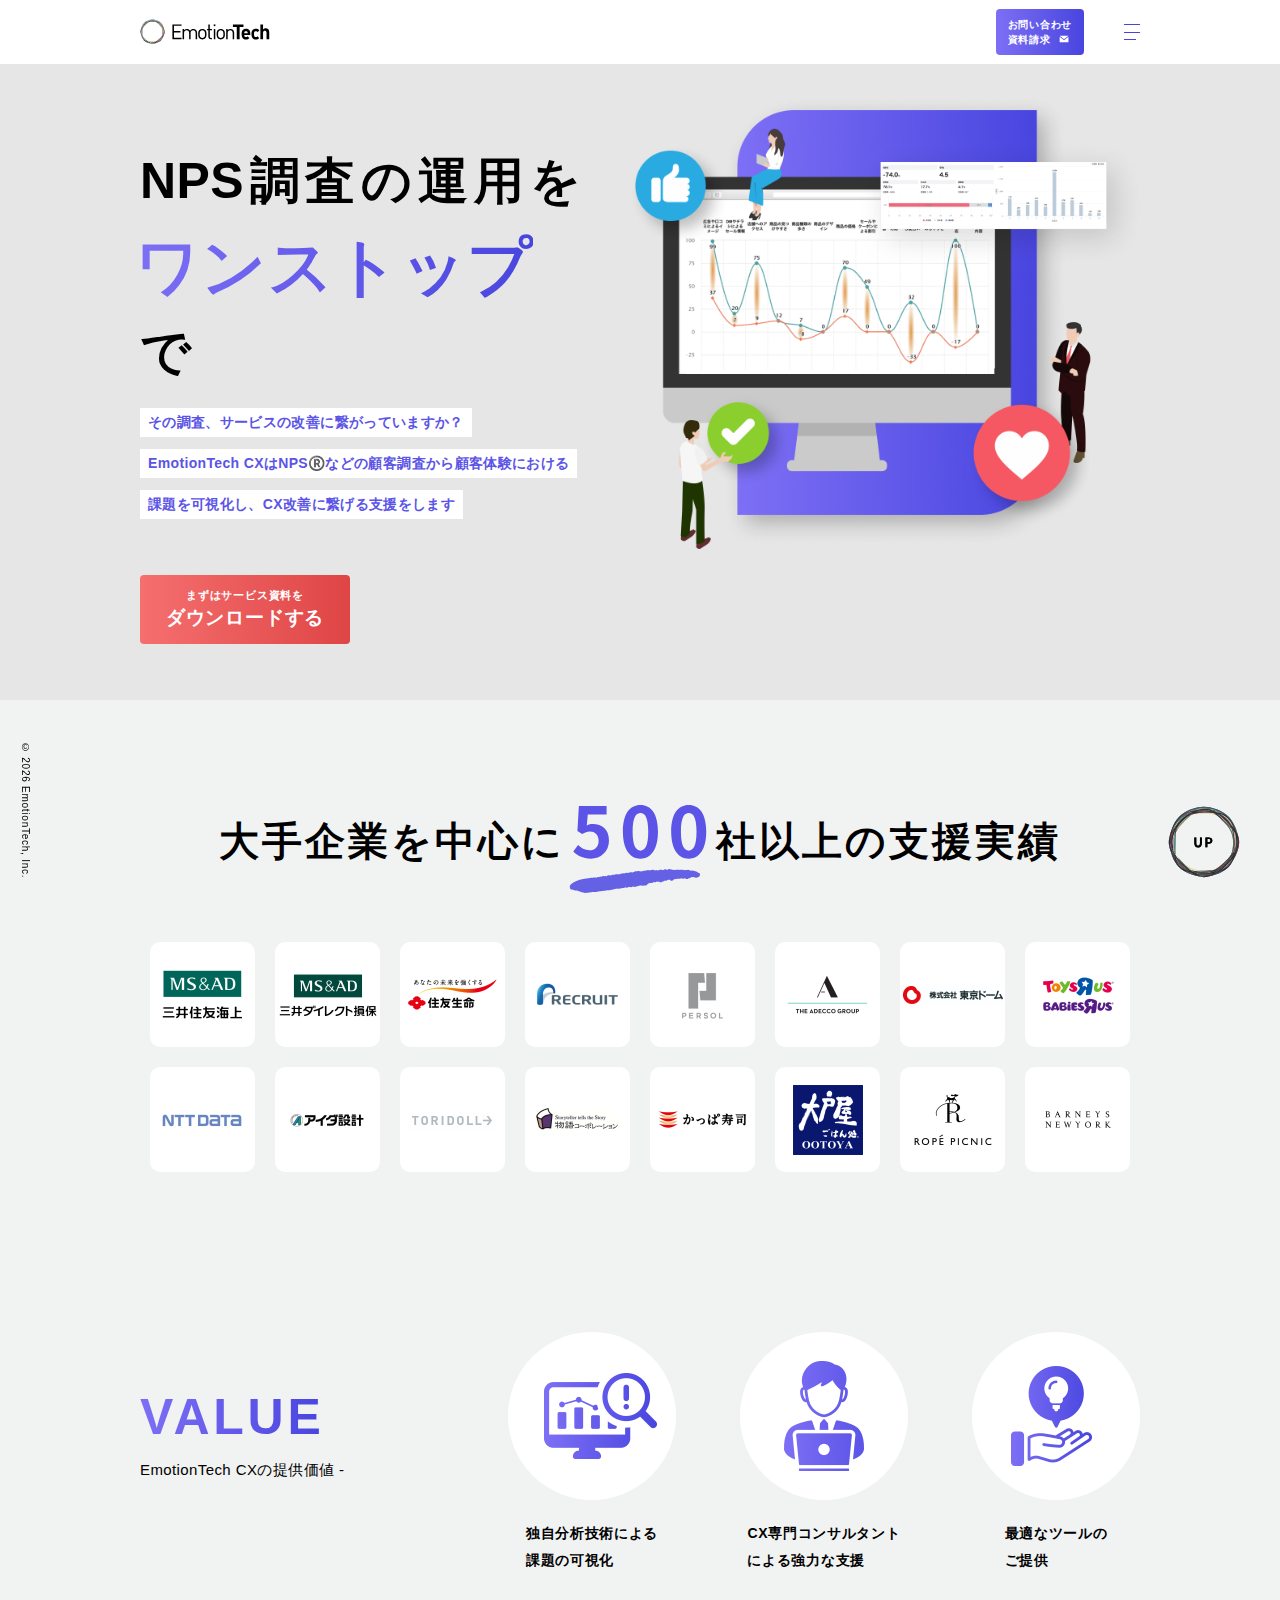
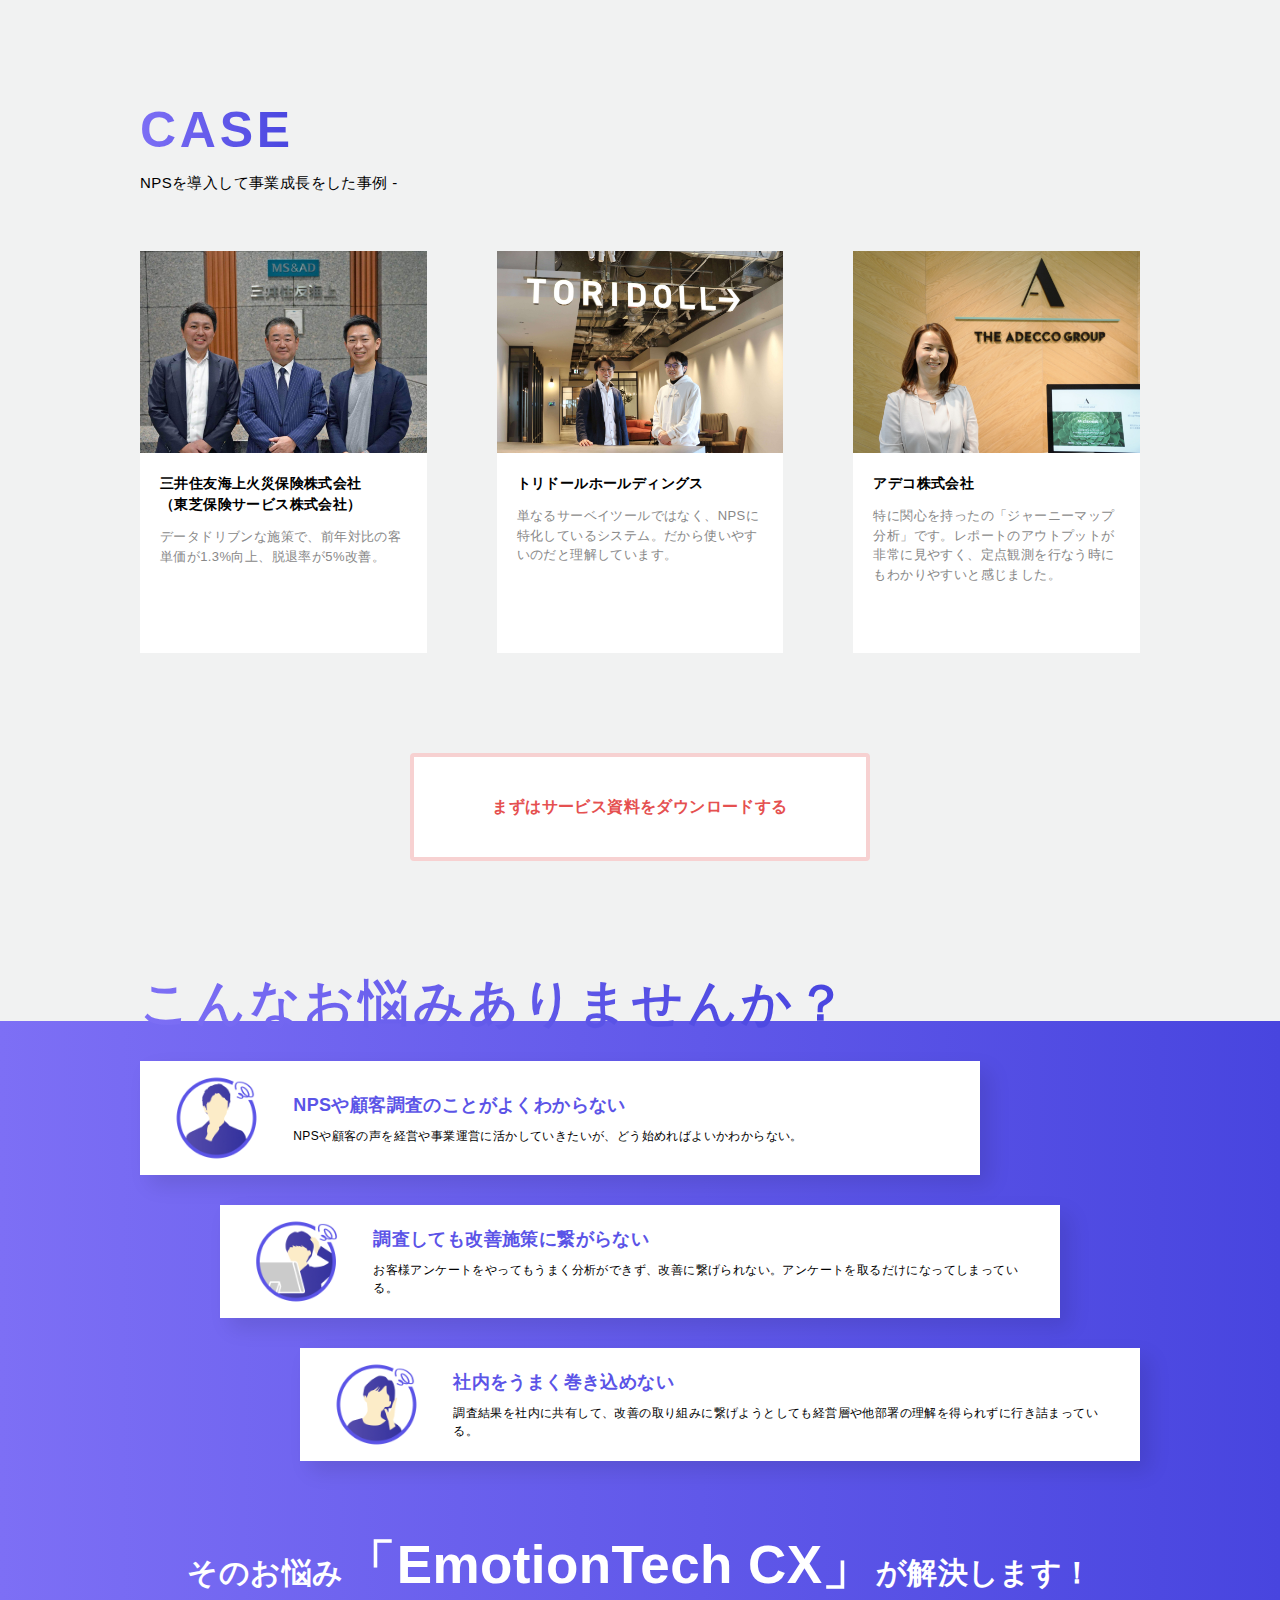
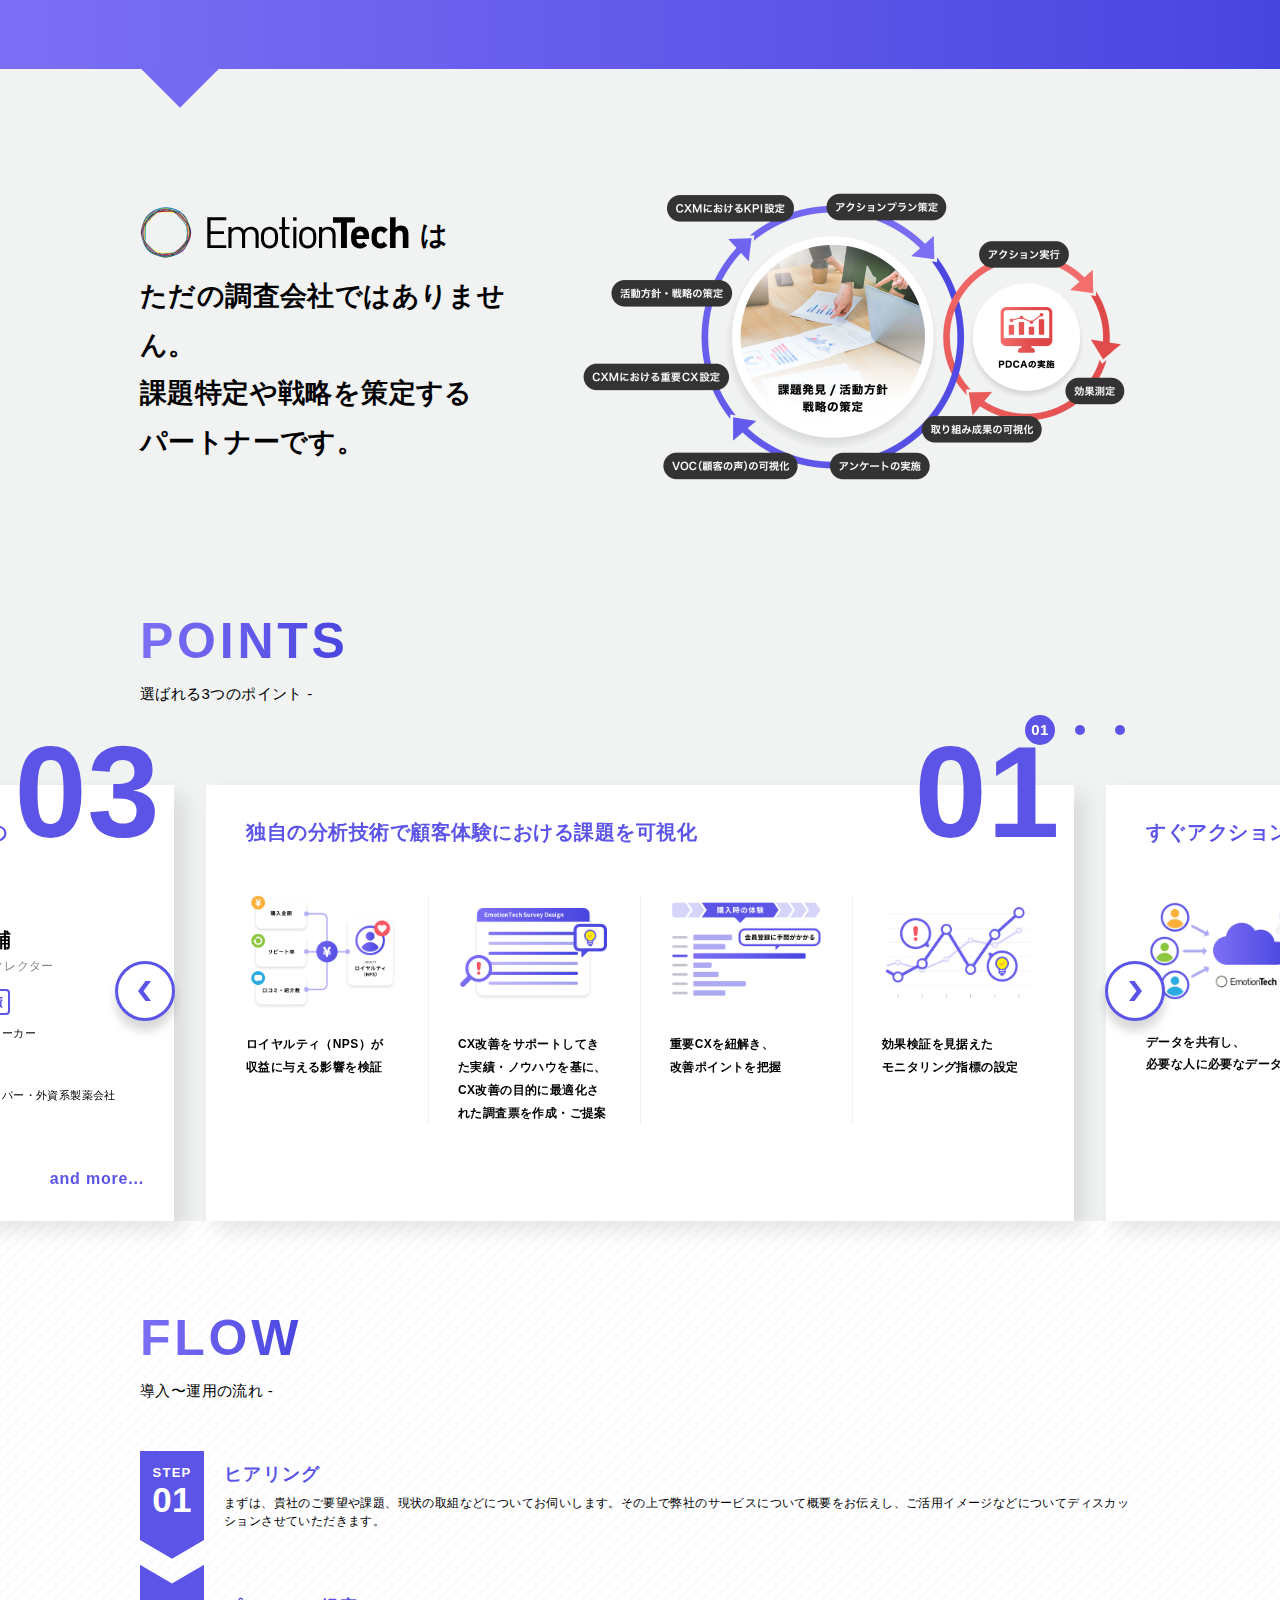
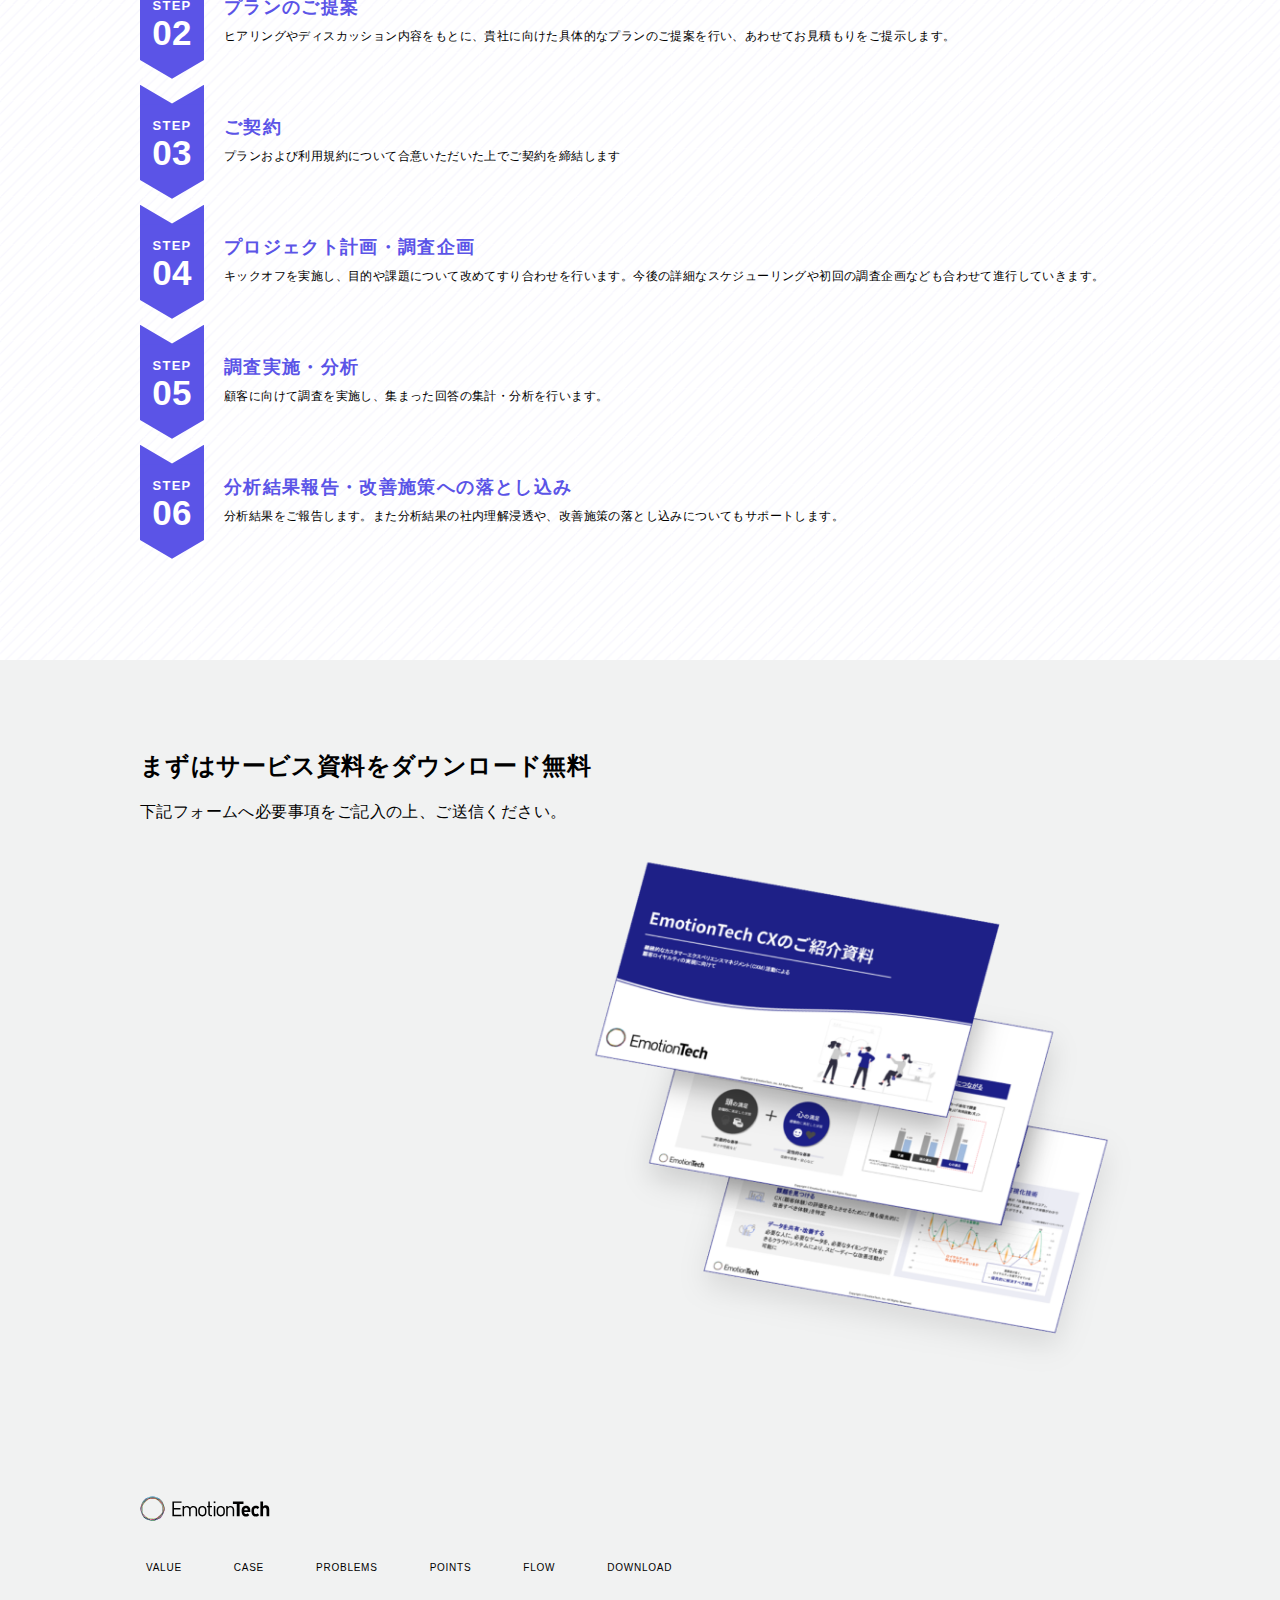
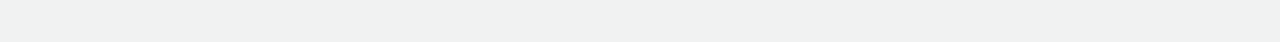
==== lp/index.html @ b14a8794 "first commit" ====
<!DOCTYPE html>
<html lang="ja">
  <head>
    <meta charset="utf-8">
    <meta name="viewport" content="width=device-width, initial-scale=1">
    <meta name="format-detection" content="telephone=no,address=no,email=no">
    <meta name="description" content="※ここにディスクリプションを記述">
    <meta name="keywords" content="顧客調査, NPS調査, 課題, 可視化, CX改善">
    <!-- basic OGP -->
    <meta property="og:title" content="EmotionTech">
    <meta property="og:description" content="※ここにディスクリプションを記述">
    <meta property="og:url" content="https://xxxxxx/">
    <meta property="og:image" content="https://xxxxxx/assets/image/thumbnail.png">
    <meta property="og:type" content="website">
    <meta property="og:site_name" content="EmotionTech"><!-- /basic OGP -->
    <link rel="canonical" href="https://xxxxxx/">
    <!-- Place `favicon.ico` in the root directory. -->
    <link rel="icon" href="./assets/image/favicon.ico">
    <link rel="apple-touch-icon" href="./assets/image/apple-touch-icon.png">
    <link rel="alternate" href="/pdf" type="application/pdf">
    <link rel="alternate" href="/feed" type="application/rss+xml">
    <link rel="stylesheet" href="./assets/css/reset.css">
    <link rel="stylesheet" href="./assets/css/style.css">
    <link rel="stylesheet" href="./assets/css/jquery-ui.min.css">
    <link rel="stylesheet" href="./assets/css/jquery-ui.structure.min.css">
    <link rel="stylesheet" href="./assets/css/jquery-ui.theme.min.css">
    <link rel="stylesheet" href="./assets/css/slick.css">
    <link rel="stylesheet" href="./assets/css/slick-theme.css">
    <title>EmotionTech</title>
  </head>

<body>
  <div id="wrapper" class="wrapper">
			<!-- ヘッダー -->
			<header id="Header" class="Header">
        <div class="content-box">
          <div class="content">
            <h1 class="Header__logo"><a href="/" aria-label="EmotionTech" class="Header__logoLink"><img src="./assets/image/logo/logo_emotion-tech.svg" alt="EmotionTechのロゴ" class="Header__logoImg"></a></h1>
            <div class="Header__rightContent">
              <a href="#" class="Header__buttonContact"><span class="Header__buttonContactText">お問い合わせ</span><br><span class="Header__buttonContactText">資料請求</span><img src="./assets/image/icon/icon_mail_white_24dp.svg" alt="EmotionTechのロゴ" class="Header__buttonContactIcon"></a>
              <div id="js_Header__buttonHamburger" class="Header__buttonHamburger">
                <div class="Header__buttonHamburgerIcon">
                  <span class="Header__buttonHamburgerIconLine"></span>
                  <span class="Header__buttonHamburgerIconLine"></span>
                  <span class="Header__buttonHamburgerIconLine"></span>
                </div>
              </div>
            </div>
          </div>
        </div>
      </header><!-- /ヘッダー -->

      <!-- メインコンテンツ -->
      <main id="Main" class="Main">
        <!-- メインビジュアル -->
        <section id="MainVisual" class="MainVisual section bg-section -gray">
          <div class="content-box">
            <div class="content">
              <div class="MainVisual__leftContent">
                <p class="MainVisual__copy"><span class="MainVisual__copyText">NPS調査の運用を<br><span class="MainVisual__copyTextEmphasis -violetText">ワンストップ</span>で</span></p>
                <div class="MainVisual__copySub">
                  <p class="MainVisual__copySubText"><span class="MainVisual__copySubTextContent">その調査、サービスの改善に繋がっていますか？</span></p>
                  <p class="MainVisual__copySubText"><span class="MainVisual__copySubTextContent">EmotionTech CXはNPS®️などの顧客調査から顧客体験における</span></p>
                  <p class="MainVisual__copySubText"><span class="MainVisual__copySubTextContent">課題を可視化し、CX改善に繋げる支援をします</span></p>
                </div>
                <p class="MainVisual__buttonCTA"><span class="MainVisual__buttonCTAText">まずはサービス資料を<br><span class="MainVisual__buttonCTATextEmphasis">ダウンロードする</span></span></p>
              </div>
              <div class="MainVisual__rightContent">
                <picture class="MainVisual__picture">
                  <source srcset="./assets/image/photo/photo_mainvisual_pc.png" media="(min-width: 1101px)"/>
                  <source srcset="./assets/image/photo/photo_mainvisual_pc.png" media="(min-width: 767px)"/>
                  <img src="./assets/image/photo/photo_mainvisual_sp.png" alt="メインビジュアル" class="MainVisual__pictureImg">
                <picture>
              </div>
            </div>
          </div>
        </section><!-- /メインビジュアル -->

        <!-- 支援実績 -->
        <section id="Support" class="Support section bg-section -lightGray">
          <div class="content-box">
            <div class="content">
              <h2 class="Support__title"><span class="Support__titleText">大手企業を中心に</span><span class="Support__titleNumber"><img src="./assets/image/type/type_500-companies.svg" alt="EmotionTechのロゴ" class="Support__titleNumberImg"></span><span class="Support__titleText">社以上の支援実績</span></h2>
              <div class="Support__company">
                <ul class="Support__companyList">
                  <li class="Support__companyListItem"><p aria-label="三井住友海上" class="Support__companyLogo"><img src="./assets/image/logo/company/logo_ms-ins.png" alt="三井住友海上のロゴ" class="Support__companyLogoImg"></p></li>
                  <li class="Support__companyListItem"><p aria-label="三井ダイレクト損保" class="Support__companyLogo"><img src="./assets/image/logo/company/logo_mitsui-direct.png" alt="三井ダイレクト損保のロゴ" class="Support__companyLogoImg"></p></li>
                  <li class="Support__companyListItem"><p aria-label="住友生命保険" class="Support__companyLogo"><img src="./assets/image/logo/company/logo_sumitomolife.png" alt="住友生命保険のロゴ" class="Support__companyLogoImg"></p></li>
                  <li class="Support__companyListItem"><p aria-label="株式会社リクルート" class="Support__companyLogo"><img src="./assets/image/logo/company/logo_recruit.png" alt="株式会社リクルートのロゴ" class="Support__companyLogoImg"></p></li>
                  <li class="Support__companyListItem"><p aria-label="PERSOL" class="Support__companyLogo"><img src="./assets/image/logo/company/logo_persol-group.png" alt="PERSOLのロゴ" class="Support__companyLogoImg"></p></li>
                  <li class="Support__companyListItem"><p aria-label="Adecco Group" class="Support__companyLogo"><img src="./assets/image/logo/company/logo_adeccogroup.png" alt="Adecco Groupのロゴ" class="Support__companyLogoImg"></p></li>
                  <li class="Support__companyListItem"><p aria-label="株式会社東京ドーム" class="Support__companyLogo"><img src="./assets/image/logo/company/logo_tokyo-dome.png" alt="株式会社東京ドームのロゴ" class="Support__companyLogoImg"></p></li>
                  <li class="Support__companyListItem"><p aria-label="トイザらス" class="Support__companyLogo"><img src="./assets/image/logo/company/logo_toysrus.png" alt="トイザらスのロゴ" class="Support__companyLogoImg"></p></li>
                  <li class="Support__companyListItem"><p aria-label="NTTデータ" class="Support__companyLogo"><img src="./assets/image/logo/company/logo_nttdata.png" alt="NTTデータのロゴ" class="Support__companyLogoImg"></p></li>
                  <li class="Support__companyListItem"><p aria-label="アイダ設計" class="Support__companyLogo"><img src="./assets/image/logo/company/logo_aidagroup.png" alt="アイダ設計のロゴ" class="Support__companyLogoImg"></p></li>
                  <li class="Support__companyListItem"><p aria-label="株式会社トリドールホールディングス" class="Support__companyLogo"><img src="./assets/image/logo/company/logo_toridoll.png" alt="株式会社トリドールホールディングスのロゴ" class="Support__companyLogoImg"></p></li>
                  <li class="Support__companyListItem"><p aria-label="物語コーポレーション" class="Support__companyLogo"><img src="./assets/image/logo/company/logo_monogatari.png" alt="物語コーポレーションのロゴ" class="Support__companyLogoImg"></p></li>
                  <li class="Support__companyListItem"><p aria-label="かっぱ寿司" class="Support__companyLogo"><img src="./assets/image/logo/company/logo_kappasushi.png" alt="かっぱ寿司のロゴ" class="Support__companyLogoImg"></p></li>
                  <li class="Support__companyListItem"><p aria-label="大戸屋" class="Support__companyLogo"><img src="./assets/image/logo/company/logo_ootoya.png" alt="大戸屋のロゴ" class="Support__companyLogoImg"></p></li>
                  <li class="Support__companyListItem"><p aria-label="ROPE' PICNIC" class="Support__companyLogo"><img src="./assets/image/logo/company/logo_ropepicnic.png" alt="ROPE' PICNICのロゴ" class="Support__companyLogoImg"></p></li>
                  <li class="Support__companyListItem"><p aria-label="Barneys New York" class="Support__companyLogo"><img src="./assets/image/logo/company/logo_barneys.png" alt="Barneys New Yorkのロゴ" class="Support__companyLogoImg"></p></li>
                </ul>
              </div>
            </div>
          </div>
        </section><!-- /支援実績 -->

        <!-- 提供価値 -->
        <section id="Value" class="Value section bg-section -lightGray">
          <div class="content-box">
            <div class="content">
              <div class="Value__info">
                <div class="Value__title section-title">
                  <h2 class="section-title-main -violetText">VALUE</h2>
                  <p class="section-title-main-sub">EmotionTech CXの提供価値 -</p>
                </div>
              </div>
              <div class="Value__service">
                <ul class="Value__serviceList">
                  <li class="Value__serviceListItem">
                    <p class="Value__serviceIlst">
                      <img src="./assets/image/ilst/list_value-visualization.png" alt="" class="Value__serviceIlstImg">
                    </p>
                    <p class="Value__serviceText">独自分析技術による<br class="hide-tb">課題の可視化</p>
                  </li>
                  <li class="Value__serviceListItem">
                    <p class="Value__serviceIlst">
                      <img src="./assets/image/ilst/list_value-support.png" alt="" class="Value__serviceIlstImg">
                    </p>
                    <p class="Value__serviceText">CX専門コンサルタント<br class="hide-tb">による強力な支援</p>
                  </li>
                  <li class="Value__serviceListItem">
                    <p class="Value__serviceIlst">
                      <img src="./assets/image/ilst/list_value-tool.png" alt="" class="Value__serviceIlstImg">
                    </p>
                    <p class="Value__serviceText">最適なツールの<br class="hide-tb">ご提供</p>
                  </li>
                </ul>
              </div>
            </div>
          </div>
        </section><!-- /提供価値 -->

        <!-- 導入事例 -->
        <section id="Case" class="Case section bg-section -lightGray">
          <div class="content-box">
            <div class="content">
              <div class="Case__info">
                <div class="Case__title section-title">
                  <h2 class="section-title-main -violetText">CASE</h2>
                  <p class="section-title-main-sub">NPSを導入して事業成長をした事例 -</p>
                </div>
              </div>
              <div class="Case__company">
                <ul class="Case__companyList">
                  <li class="Case__companyListItem">
                    <div class="Case__companyCard">
                      <p class="Case__companyPhoto">
                        <img src="./assets/image/photo/photo_case_ms-ins.jpg" alt="" class="Case__companyPhotoImg">
                      </p>
                      <div class="Case__companyInfo">
                        <h3 class="Case__companyName">三井住友海上火災保険株式会社<br>（東芝保険サービス株式会社）</h3>
                        <p class="Case__companyVoice">データドリブンな施策で、前年対比の客単価が1.3%向上、脱退率が5%改善。</p>
                      </div>
                    </div>
                  </li>
                  <li class="Case__companyListItem">
                    <div class="Case__companyCard">
                      <p class="Case__companyPhoto">
                        <img src="./assets/image/photo/photo_case_toridoll.jpg" alt="" class="Case__companyPhotoImg">
                      </p>
                      <div class="Case__companyInfo">
                        <h3 class="Case__companyName">トリドールホールディングス</h3>
                        <p class="Case__companyVoice">単なるサーベイツールではなく、NPSに特化しているシステム。だから使いやすいのだと理解しています。</p>
                      </div>
                    </div>
                  </li>
                  <li class="Case__companyListItem">
                    <div class="Case__companyCard">
                      <p class="Case__companyPhoto">
                        <img src="./assets/image/photo/photo_case_adeccogroup.jpg" alt="" class="Case__companyPhotoImg">
                      </p>
                      <div class="Case__companyInfo">
                        <h3 class="Case__companyName">アデコ株式会社</h3>
                        <p class="Case__companyVoice">特に関心を持ったの「ジャーニーマップ分析」です。レポートのアウトプットが非常に見やすく、定点観測を行なう時にもわかりやすいと感じました。</p>
                      </div>
                    </div>
                  </li>
                </ul>
              </div>
              <a href="#" class="Case__buttonCTA"><span class="Case__buttonCTAText">まずはサービス資料をダウンロードする</span></a>
            </div>
          </div>
        </section><!-- /導入事例 -->

        <!-- お悩み -->
        <section id="Problem" class="Problem section">
          <div class="Problem__example bg-section -violet">
            <div class="content-box">
              <div class="content">
                <h2 class="Problem__title"><span class="Problem__titleText -violetText">こんなお悩みありませんか？</span></h2>
                <div class="Problem__exampleVoice">
                  <ul class="Problem__exampleVoiceList">
                    <li class="Problem__exampleVoiceListItem">
                      <div class="Problem__exampleVoiceCard">
                        <p class="Problem__exampleVoicePicture">
                          <img src="./assets/image/photo/photo_problem_example_01.png" alt="" class="Problem__exampleVoicePictureImg">
                        </p>
                        <div class="Problem__exampleVoiceInfo">
                          <h3 class="Problem__exampleVoiceTitle">NPSや顧客調査のことがよくわからない</h3>
                          <p class="Problem__exampleVoiceText">NPSや顧客の声を経営や事業運営に活かしていきたいが、どう始めればよいかわからない。</p>
                        </div>
                      </div>
                    </li>
                    <li class="Problem__exampleVoiceListItem">
                      <div class="Problem__exampleVoiceCard">
                        <p class="Problem__exampleVoicePicture">
                          <img src="./assets/image/photo/photo_problem_example_02.png" alt="" class="Problem__exampleVoicePictureImg">
                        </p>
                        <div class="Problem__exampleVoiceInfo">
                          <h3 class="Problem__exampleVoiceTitle">調査しても改善施策に繋がらない</h3>
                          <p class="Problem__exampleVoiceText">お客様アンケートをやってもうまく分析ができず、改善に繋げられない。アンケートを取るだけになってしまっている。</p>
                        </div>
                      </div>
                    </li>
                    <li class="Problem__exampleVoiceListItem">
                      <div class="Problem__exampleVoiceCard">
                        <p class="Problem__exampleVoicePicture">
                          <img src="./assets/image/photo/photo_problem_example_03.png" alt="" class="Problem__exampleVoicePictureImg">
                        </p>
                        <div class="Problem__exampleVoiceInfo">
                          <h3 class="Problem__exampleVoiceTitle">社内をうまく巻き込めない</h3>
                          <p class="Problem__exampleVoiceText">調査結果を社内に共有して、改善の取り組みに繋げようとしても経営層や他部署の理解を得られずに行き詰まっている。</p>
                        </div>
                      </div>
                    </li>
                  </ul>
                </div>
                <p class="Problem__solutionTitle"><span class="Problem__solutionTitleText">そのお悩み<span class="Problem__solutionTitleTextEmphasis">「EmotionTech CX」</span>が解決します！</span></p>
              </div>
            </div>
          </div>
          <div class="Problem__solution bg-section -lightGray">
            <div class="content-box">
              <div class="content">
                <div class="Problem__solutionLeftContent">
                  <p class="Problem__solutionText"><span class="Problem__solutionLogoAndText"><span aria-label="EmotionTech" class="Problem__solutionLogo"><img src="./assets/image/logo/logo_emotion-tech.svg" alt="EmotionTechのロゴ" class="Problem__solutionLogoImg"></span><span class="Problem__solutionTextContetn">は</span></span><br class="hide-tb"><span class="Problem__solutionTextContetn">ただの調査会社ではありません。</span><br class="hide-tb"><span class="Problem__solutionTextContetn">課題特定や戦略を策定する</span><br class="hide-tb"><span class="Problem__solutionTextContetn">パートナーです。</span></p>
                </div>
                <div class="Problem__solutionRightContent">
                  <p class="Problem__solutionPicture">
                    <img src="./assets/image/photo/photo_problem_solution.png" alt="EmotionTechの戦略策定イメージ図" class="Problem__solutionPictureImg">
                  </p>
                </div>
              </div>
            </div>
          </div>
        </section><!-- /お悩み -->

        <!-- 選ばれる3つのポイント -->
        <section id="Point" class="Point section bg-section -lightGray">
          <div class="content-box">
            <div class="content">
              <div class="Point__info">
                <div class="Point__title section-title">
                  <h2 class="section-title-main -violetText">POINTS</h2>
                  <p class="section-title-main-sub">選ばれる3つのポイント -</p>
                </div>
              </div>
              <div class="Point__feature">
                <ol class="Point__featureList slider">
                  <li id ="Point01" class="Point__featureListItem -point01">
                    <div class="Point__featureCard">
                      <h3 class="Point__featureTitle">独自の分析技術で顧客体験における課題を可視化</h3>
                      <div class="Point__featureInfo">
                        <ul class="Point__featureInfoList">
                          <li class="Point__featureInfoListItem">
                            <p class="Point__featureInfoPicture">
                              <img src="./assets/image/ilst/list_point-01_01.png" alt="" class="Point__featureInfoPictureImg">
                            </p>
                            <p class="Point__featureInfoText">ロイヤルティ（NPS）が<br class="hide-tb">収益に与える影響を検証</p>
                          </li>
                          <li class="Point__featureInfoListItem">
                            <p class="Point__featureInfoPicture">
                              <img src="./assets/image/ilst/list_point-01_02.png" alt="" class="Point__featureInfoPictureImg">
                            </p>
                            <p class="Point__featureInfoText">CX改善をサポートしてきた実績・ノウハウを基に、CX改善の目的に最適化された調査票を作成・ご提案</p>
                          </li>
                          <li class="Point__featureInfoListItem">
                            <p class="Point__featureInfoPicture">
                              <img src="./assets/image/ilst/list_point-01_03.png" alt="" class="Point__featureInfoPictureImg">
                            </p>
                            <p class="Point__featureInfoText">重要CXを紐解き、<br class="hide-tb">改善ポイントを把握</p>
                          </li>
                          <li class="Point__featureInfoListItem">
                            <p class="Point__featureInfoPicture">
                              <img src="./assets/image/ilst/list_point-01_04.png" alt="" class="Point__featureInfoPictureImg">
                            </p>
                            <p class="Point__featureInfoText">効果検証を見据えた<br class="hide-tb">モニタリング指標の設定</p>
                          </li>
                        </ul>
                      </div>
                    </div>
                  </li>
                  <li id ="Point02" class="Point__featureListItem -point02">
                    <div class="Point__featureCard">
                      <h3 class="Point__featureTitle">すぐアクションに活用でき、継続的にPDCAを回すことができる</h3>
                      <div class="Point__featureInfo">
                        <ul class="Point__featureInfoList">
                          <li class="Point__featureInfoListItem">
                            <p class="Point__featureInfoPicture">
                              <img src="./assets/image/ilst/list_point-02_01.png" alt="" class="Point__featureInfoPictureImg">
                            </p>
                            <p class="Point__featureInfoText">データを共有し、<br class="hide-tb">必要な人に必要なデータを</p>
                          </li>
                          <li class="Point__featureInfoListItem">
                            <p class="Point__featureInfoPicture">
                              <img src="./assets/image/ilst/list_point-02_02.png" alt="" class="Point__featureInfoPictureImg">
                            </p>
                            <p class="Point__featureInfoText">データを最大限活用するために、<br class="hide-tb">組織体制に合わせたデータ活用方法をサポート</p>
                          </li>
                          <li class="Point__featureInfoListItem">
                            <p class="Point__featureInfoPicture">
                              <img src="./assets/image/ilst/list_point-02_03.png" alt="" class="Point__featureInfoPictureImg">
                            </p>
                            <p class="Point__featureInfoText">KARTEやMAで<br class="hide-tb">シームレスにCXを改善</p>
                          </li>
                        </ul>
                      </div>
                    </div>
                  </li>
                  <li id ="Point03" class="Point__featureListItem -point03">
                    <div class="Point__featureCard">
                      <h3 class="Point__featureTitle">戦略策定からリサーチの設計、PDCAの実践まで、実績豊富なCX専門の<br class="hide-sp hide-tb">コンサルタントが伴走支援</h3>
                      <div class="Point__featureInfo">
                        <ul class="Point__featureInfoList">
                          <li class="Point__featureInfoListItem">
                            <p class="Point__featureInfoPicture">
                              <img src="./assets/image/photo/photo_point-03_01.png" alt="" class="Point__featureInfoPictureImg">
                            </p>
                            <div class="Point__featureStaff">
                              <div class="Point__featureStaffInfo">
                                <p class="Point__featureStaffName">佐野 真啓</p>
                                <p class="Point__featureStaffPost">エグゼクティブXMディレクター</p>
                              </div>
                              <dl class="Point__featureStaffAchievement">
                                <div class="Point__featureStaffAchievementContent">
                                  <dt class="Point__featureStaffAchievementTitle">主な担当実績</dt>
                                  <dd class="Point__featureStaffAchievementData">
                                    <ul class="Point__featureStaffAchievementDataList">
                                      <li class="Point__featureStaffAchievementDataListItem">多店舗型サービス</li>
                                      <li class="Point__featureStaffAchievementDataListItem">総合電機</li>
                                      <li class="Point__featureStaffAchievementDataListItem">家電メーカー</li>
                                      <li class="Point__featureStaffAchievementDataListItem">大手インフラ企業（電力、通信、鉄道）</li>
                                      <li class="Point__featureStaffAchievementDataListItem">飲食サービス業</li>
                                      <li class="Point__featureStaffAchievementDataListItem">人材派遣会社</li>
                                      <li class="Point__featureStaffAchievementDataListItem">コールセンター</li>
                                    </ul>
                                  </dd>
                                </div>
                              </dl>
                            </div>
                          </li>
                          <li class="Point__featureInfoListItem">
                            <p class="Point__featureInfoPicture">
                              <img src="./assets/image/photo/photo_point-03_02.png" alt="" class="Point__featureInfoPictureImg">
                            </p>
                            <div class="Point__featureStaff">
                              <div class="Point__featureStaffInfo">
                                <p class="Point__featureStaffName">石垣 大輔</p>
                                <p class="Point__featureStaffPost">シニアXMディレクター</p>
                              </div>
                              <dl class="Point__featureStaffAchievement">
                                <div class="Point__featureStaffAchievementContent">
                                  <dt class="Point__featureStaffAchievementTitle">主な担当実績</dt>
                                  <dd class="Point__featureStaffAchievementData">
                                    <ul class="Point__featureStaffAchievementDataList">
                                      <li class="Point__featureStaffAchievementDataListItem">国産自動車メーカー</li>
                                      <li class="Point__featureStaffAchievementDataListItem">総合電機</li>
                                      <li class="Point__featureStaffAchievementDataListItem">家電メーカー</li>
                                      <li class="Point__featureStaffAchievementDataListItem">総合デベロッパー・外資系製薬会社</li>
                                    </ul>
                                  </dd>
                                </div>
                              </dl>
                            </div>
                          </li>
                        </ul>
                      </div>
                      <p class="Point__featureAndMore">and more...</p>
                    </div>
                  </li>
                </ol>
              </div>
            </div>
          </div>
        </section><!-- /選ばれる3つのポイント -->

        <!-- 導入〜運用の流れ -->
        <section id="Flow" class="Flow section bg-section -stripeViolet">
          <div class="content-box">
            <div class="content">
              <div class="Flow__info">
                <div class="Flow__title section-title">
                  <h2 class="section-title-main -violetText">FLOW</h2>
                  <p class="section-title-main-sub">導入〜運用の流れ -</p>
                </div>
              </div>
              <div class="Flow__step">
                <ol class="Flow__stepList">
                  <li class="Flow__stepListItem">
                    <div class="Flow__stepCard">
                      <div class="Flow__stepLeftContent">
                        <p class="Flow__stepNumber"><span class="Flow__stepNumberText -unit">STEP</span><span class="Flow__stepNumberText -number">01</span></p>
                      </div>
                      <div class="Flow__stepRightContent">
                        <h3 class="Flow__stepTitle">ヒアリング</h3>
                        <p class="Flow__stepText">まずは、貴社のご要望や課題、現状の取組などについてお伺いします。その上で弊社のサービスについて概要をお伝えし、ご活用イメージなどについてディスカッションさせていただきます。</p>
                      </div>
                    </div>
                  </li>
                  <li class="Flow__stepListItem">
                    <div class="Flow__stepCard">
                      <div class="Flow__stepLeftContent">
                        <p class="Flow__stepNumber"><span class="Flow__stepNumberText -unit">STEP</span><span class="Flow__stepNumberText -number">02</span></p>
                      </div>
                      <div class="Flow__stepRightContent">
                        <h3 class="Flow__stepTitle">プランのご提案</h3>
                        <p class="Flow__stepText">ヒアリングやディスカッション内容をもとに、貴社に向けた具体的なプランのご提案を行い、あわせてお見積もりをご提示します。</p>
                      </div>
                    </div>
                  </li>
                  <li class="Flow__stepListItem">
                    <div class="Flow__stepCard">
                      <div class="Flow__stepLeftContent">
                        <p class="Flow__stepNumber"><span class="Flow__stepNumberText -unit">STEP</span><span class="Flow__stepNumberText -number">03</span></p>
                      </div>
                      <div class="Flow__stepRightContent">
                        <h3 class="Flow__stepTitle">ご契約</h3>
                        <p class="Flow__stepText">プランおよび利用規約について合意いただいた上でご契約を締結します</p>
                      </div>
                    </div>
                  </li>
                  <li class="Flow__stepListItem">
                    <div class="Flow__stepCard">
                      <div class="Flow__stepLeftContent">
                        <p class="Flow__stepNumber"><span class="Flow__stepNumberText -unit">STEP</span><span class="Flow__stepNumberText -number">04</span></p>
                      </div>
                      <div class="Flow__stepRightContent">
                        <h3 class="Flow__stepTitle">プロジェクト計画・調査企画</h3>
                        <p class="Flow__stepText">キックオフを実施し、目的や課題について改めてすり合わせを行います。今後の詳細なスケジューリングや初回の調査企画なども合わせて進行していきます。</p>
                      </div>
                    </div>
                  </li>
                  <li class="Flow__stepListItem">
                    <div class="Flow__stepCard">
                      <div class="Flow__stepLeftContent">
                        <p class="Flow__stepNumber"><span class="Flow__stepNumberText -unit">STEP</span><span class="Flow__stepNumberText -number">05</span></p>
                      </div>
                      <div class="Flow__stepRightContent">
                        <h3 class="Flow__stepTitle">調査実施・分析</h3>
                        <p class="Flow__stepText">顧客に向けて調査を実施し、集まった回答の集計・分析を行います。</p>
                      </div>
                    </div>
                  </li>
                  <li class="Flow__stepListItem">
                    <div class="Flow__stepCard">
                      <div class="Flow__stepLeftContent">
                        <p class="Flow__stepNumber"><span class="Flow__stepNumberText -unit">STEP</span><span class="Flow__stepNumberText -number">06</span></p>
                      </div>
                      <div class="Flow__stepRightContent">
                        <h3 class="Flow__stepTitle">分析結果報告・改善施策への落とし込み</h3>
                        <p class="Flow__stepText">分析結果をご報告します。また分析結果の社内理解浸透や、改善施策の落とし込みについてもサポートします。</p>
                      </div>
                    </div>
                  </li>
                </ol>
              </div>
            </div>
          </div>
        </section><!-- /導入〜運用の流れ -->

        <!-- 資料ダウンロード -->
        <section id="Download" class="Download section bg-section -lightGray">
          <div class="content-box">
            <div class="content">
              <div class="Download__info">
                <h2 class="Download__title">まずはサービス資料をダウンロード<span class="Download__titleTag">無料</span></h2>
                <p class="Download__text">下記フォームへ必要事項をご記入の上、ご送信ください。</p>
              </div>
              <div class="Download__formAndDocument">
                <div class="Download__form">
                  <form action="" class=""></form>
                </div>
                <div class="Download__document">
                  <picture class="Download__documentPicture">
                    <source srcset="./assets/image/photo/photo_download-document.png" media="(min-width: 1101px)"/>
                    <source srcset="./assets/image/photo/photo_download-document.png" media="(min-width: 767px)"/>
                    <img src="./assets/image/photo/photo_download-document.png" alt="ご紹介資料のイメージ図" class="Download__documentImg">
                  <picture>
                </div>
              </div>
            </div>
          </div>
        </section><!-- /資料ダウンロード -->
      </main><!-- /メインコンテンツ -->

      <!-- フッター -->
      <footer id="Footer" class="Footer section bg-section -lightGray">
        <div class="content-box">
          <div class="content">
            <div class="Footer__logoAndSitemap">
              <p class="Footer__logo"><a href="#" aria-label="EmotionTech" class="Footer__logoLink"><img src="./assets/image/logo/logo_emotion-tech.svg" alt="EmotionTechのロゴ" class="Footer__logoImg"></a></p>
              <div class="Footer__sitemap">
                <ul class="Footer__sitemapList">
                  <li class="Footer__sitemapListItem">
                    <a href="#Value" class="Footer__sitemapLink">VALUE</a>
                  </li>
                  <li class="Footer__sitemapListItem">
                    <a href="#Case" class="Footer__sitemapLink">CASE</a>
                  </li>
                  <li class="Footer__sitemapListItem">
                    <a href="#Problem" class="Footer__sitemapLink">PROBLEMS</a>
                  </li>
                  <li class="Footer__sitemapListItem">
                    <a href="#Point" class="Footer__sitemapLink">POINTS</a>
                  </li>
                  <li class="Footer__sitemapListItem">
                    <a href="#Flow" class="Footer__sitemapLink">FLOW</a>
                  </li>
                  <li class="Footer__sitemapListItem">
                    <a href="#Download" class="Footer__sitemapLink">DOWNLOAD</a>
                  </li>
                </ul>
              </div>
            </div>
            <p class="Footer__buttonUp"><a href="#" class="Footer__buttonUpLink"></a></p>
            <div class="Footer__copyright">
              <p id="js_Footer__copyrightText" class="Footer__copyrightText"></p>
            </div>
          </div>
        </div>
      </footer><!-- /フッター -->
  </div>

  <script src="./assets/js/jquery.min.js"></script>
  <script src="./assets/js/slick.min.js"></script>
  <script src="./assets/js/script.js"></script>

</body>

</html>
---- lp/assets/css/style.css ----
/*!
---- Takuya Sakamoto Stylesheet Template. ----
CSS Name:     emotion-tech
Description:    『株式会社エモーションテック』のLP
Version:        1.0.0
Last Update:    2023/04/26
License:        GPL
License URL:    http://www.gnu.org/licenses/gpl.html
*/

/* ----------▼▼ css-custom-properties ▼▼---------- */

:root {
  /* color */
  --c-primary: #5b54e7;
  --c-primary-rgb: 91, 84, 231;
  --c-primary-gd-start: #4845df;
  --c-primary-gd-end: #7d6ff5;
  --c-primary-hamburger: #4845df;
  --c-secondary: #e55050;
  --c-secondary-gd-start: #df4545;
  --c-secondary-gd-end: #f56f6f;
  --c-black: #000000;
  --c-black-rgb: 0, 0, 0;
  --c-white: #ffffff;
  --c-white-rgb: 255, 255, 255;
  --c-ghost: rgba(0, 0, 0, 0);

  /* shame */
  --c-navy: #2e577b;
  --c-sky-blue: #cddce8;
  --c-orange: #e85d3f;
  --c-pink: #f08c8c;

  --c-gray-gray01: #f8f8f8;
  --c-gray-gray02: #f1f2f2;
  --c-gray-gray03: #e6e6e6;
  --c-gray-gray04: #d9d9d9;
  --c-gray-gray05: #bbbbbb;
  --c-gray-gray06: #8f8f8f;
  --c-gray-gray07: #888888;
  --c-status-warning: #fab222;
  --c-status-error: #f4212e;
  --c-error-darker: #b81923;
  --c-status-error-bg: #fee9eb;
  --c-shadow-black-8pct: rgba(#000000, 0.08);
  --c-shadow-black-12pct: rgba(#000000, 0.12);
  --c-shadow-black-14pct: rgba(#000000, 0.14);
  --c-shadow-black-16pct: rgba(#000000, 0.16);
  --c-shadow-black-24pct: rgba(#000000, 0.24);
  --c-shadow-black-32pct: rgba(#000000, 0.32);
  --c-shadow-black-40pct: rgba(#000000, 0.40);
  --c-shadow-primary-08pct: rgba(#00ac9a, 0.08);

  /* border-radius */
  --br-xs: 3px;
  --br-s: 4px;
  --br-m: 6px;
  --br-l: 8px;
  --br-xl: 12px;
  --br-xxl: 16px;
  --br-xxl: 16px;
  --br-o: 100%;
  --br-flex: 9999px;

  /* font-family */
  --ff-base: -apple-system,"BlinkMacSystemFont","Hiragino Kaku Gothic ProN","Hiragino Sans",Meiryo,sans-serif,"Segoe UI Emoji";

  /* font-weight */
  --fw-normal: 400;
  --fw-medium: 600;
  --fw-bold: 700;

  /* font-size */
  --fs-xxs: 10px;
  --fs-xs: 12px;
  --fs-s: 14px;
  --fs-m: 16px;
  --fs-l: 18px;
  --fs-xl: 20px;
  --fs-xxl: 24px;
  --fs-xxxl: 32px;
  --fs-xxxxl: 40px;

  /* letter-spacing */
  --ls-m: 0em;
  --ls-l: .025em;
  --ls-xl: .05em;
  --ls-xxl: .075em;
  --ls-xxxl: .1em;

  /* line-height */
  --lh-xxs: 0.8;
  --lh-xs: 1;
  --lh-s: 1.2;
  --lh-m: 1.5;
  --lh-l: 1.8;
  --lh-xl: 1.9;
  --lh-xxl: 2;
}

/* ----------▲▲ css-custom-properties ▲▲---------- */


/* ----------▼▼ content-box ▼▼---------- */

/* -----▼ class ▼----- */
/* SP */
@media screen and (max-width: 767px) {
  .content-box {
    margin-left: 5vw !important;
    margin-right: 5vw !important;
    padding: 0;
    width: 90vw;
  }
}
/* PC */
@media screen and (min-width: 768px) {
  .content-box {
    margin-left: auto !important;
    margin-right: auto !important;
    max-width: calc(1000px + calc(40px * 2));
    padding: 0 40px;
    width: 100%;
  }
}
/* -----▲ class ▲----- */

/* ----------▲▲ content-box ▲▲---------- */


/* link */
a {
  text-decoration: none;
}

/* image */
picture {
  display: block;
}
img {
  display: block;
  height: auto;
  margin: auto;
  max-width: 100%;
  object-fit: cover;
}

.bg-section {
}
.bg-section.-skyBlue {
  background-color: var(--c-sky-blue);
}
.bg-section.-lightGray {
  background-color: var(--c-gray-gray02);
}
.bg-section.-gray {
  background-color: var(--c-gray-gray03);
}
.bg-section.-violet {
  background: linear-gradient(270deg, var(--c-primary-gd-start) 0%, var(--c-primary-gd-end) 100%);
}
.bg-section.-stripeViolet {
  background-image: url(../image/bg/bg_stripe-violet.png);
  background-repeat: repeat;
  background-size: 48px 48px;
}

.font-barlow {
  font-family: Barlow,sans-serif;
}

html {
  font-display: swap;
  scroll-behavior: smooth;
}

html {
  font-size: 62.5%;
}

body {
  font-size: 1.6em !important;
}

body {
  background-color: var(--c-white);
  color: var(--c-black);
  font-family: var(--ff-base);
  font-weight: var(--fw-normal);
  letter-spacing: var(--ls-l);
  line-break: strict;
  margin: 0;
  overflow-wrap: break-word;
  overscroll-behavior-y: none;
  position: relative;
  text-align: left;
  word-wrap: break-word;
}

body * {
  line-height: var(--lh-m);
}

/* 擬似要素にもベースのフォントファミリーを適用 */
*::before,
*::after {
  font-family: var(--ff-base);
}

/* 下方向のマージンを削除 */
address {
  margin-bottom: 0 !important;
}

/* デフォルトでリストマーカーを削除 */
ol, ul, dl {
  list-style: none;
  margin-bottom: 0 !important;
  padding-left: 0;
}

/* 余分なマージンを削除 */
dd {
  margin-bottom: 0 !important;
  margin-left: 0 !important;
}
label {
  margin-bottom: 0 !important;
}
figure {
  margin: 0 !important;
}


/* ----------▼▼ utility ▼▼---------- */
/* 共通 */
.-violetText {
  background: linear-gradient(270deg, var(--c-primary-gd-start) 0%, var(--c-primary-gd-end) 100%);
  color: var(--c-ghost);
  display: inline-block;
  font-weight: var(--fw-bold);
  -webkit-background-clip: text;
  -webkit-text-fill-color: transparent;
}

/* セクションの見出し */
/* 共通 */
.section-title {
}
/* スマホのみ */
@media only screen and (max-width: 767px) {
  .section-title {
  }
}
/* タブレットのみ */
@media only screen and (min-width: 768px) and (max-width: 1100px) {
  .section-title {
  }
}
/* PCのみ */
@media only screen and (min-width: 1101px) {
  .section-title {
  }
}

/* 共通 */
.section-title-main {
}
/* スマホのみ */
@media only screen and (max-width: 767px) {
  .section-title-main {
    font-size: 40px;
    letter-spacing: var(--ls-xxl);
  }
}
/* タブレットのみ */
@media only screen and (min-width: 768px) and (max-width: 1100px) {
  .section-title-main {
    font-size: 50px;
    letter-spacing: var(--ls-xxl);
  }
}
/* PCのみ */
@media only screen and (min-width: 1101px) {
  .section-title-main {
    font-size: 50px;
    letter-spacing: var(--ls-xxl);
  }
}

/* 共通 */
.section-title-main + .section-title-main-sub {
}
/* スマホのみ */
@media only screen and (max-width: 767px) {
  .section-title-main + .section-title-main-sub {
    margin-top: 2px;
  }
}
/* タブレットのみ */
@media only screen and (min-width: 768px) and (max-width: 1100px) {
  .section-title-main + .section-title-main-sub {
    margin-top: 4px;
  }
}
/* PCのみ */
@media only screen and (min-width: 1101px) {
  .section-title-main + .section-title-main-sub {
    margin-top: 4px;
  }
}

/* 共通 */
.section-title-main-sub {
}
/* スマホのみ */
@media only screen and (max-width: 767px) {
  .section-title-main-sub {
    font-size: 13px;
  }
}
/* タブレットのみ */
@media only screen and (min-width: 768px) and (max-width: 1100px) {
  .section-title-main-sub {
    font-size: 15px;
  }
}
/* PCのみ */
@media only screen and (min-width: 1101px) {
  .section-title-main-sub {
    font-size: 15px;
  }
}

/* セクション */
/* 共通 */
.section {
}
/* スマホのみ */
@media only screen and (max-width: 767px) {
  .section {
    scroll-margin-top: 64px;
  }
}
/* タブレットのみ */
@media only screen and (min-width: 768px) and (max-width: 1100px) {
  .section {
    scroll-margin-top: 120px;
  }
}
/* PCのみ */
@media only screen and (min-width: 1101px) {
  .section {
    scroll-margin-top: 120px;
  }
}

/* 非表示 */
/* 共通 */
.hide-all {
  display: none;
}
/* スマホのみ */
@media only screen and (max-width: 767px) {
  .hide-sp {
    display: none;
  }
}
/* タブレットのみ */
@media only screen and (min-width: 768px) and (max-width: 1100px) {
  .hide-tb {
    display: none;
  }
}
/* PCのみ */
@media only screen and (min-width: 1101px) {
  .hide-pc {
    display: none;
  }
}
/* ----------▲▲ utility ▲▲---------- */


/* ----------▼▼ Header ▼▼---------- */
/* 共通 */
.Header {
  align-items: center;
  background-color: var(--c-white);
  display: flex;
  left: 0;
  position: fixed;
  top: 0;
  width: 100vw;
  z-index: 100;
}
/* スマホのみ */
@media only screen and (max-width: 767px) {
  .Header {
    height: 48px;
  }
}
/* タブレットのみ */
@media only screen and (min-width: 768px) and (max-width: 1100px) {
  .Header {
    height: 64px;
  }
}
/* PCのみ */
@media only screen and (min-width: 1101px) {
  .Header {
    height: 64px;
  }
}

/* 共通 */
.Header .content {
  align-items: center;
  display: flex;
  justify-content: space-between;
}
/* スマホのみ */
@media only screen and (max-width: 767px) {
  .Header .content {
  }
}
/* タブレットのみ */
@media only screen and (min-width: 768px) and (max-width: 1100px) {
  .Header .content {
  }
}
/* PCのみ */
@media only screen and (min-width: 1101px) {
  .Header .content {
  }
}

/* 共通 */
.Header__logo {
}
/* スマホのみ */
@media only screen and (max-width: 767px) {
  .Header__logo {
  }
}
/* タブレットのみ */
@media only screen and (min-width: 768px) and (max-width: 1100px) {
  .Header__logo {
  }
}
/* PCのみ */
@media only screen and (min-width: 1101px) {
  .Header__logo {
  }
}

/* 共通 */
.Header__logoLink {
  display: block;
}
/* スマホのみ */
@media only screen and (max-width: 767px) {
  .Header__logoLink {
  }
}
/* タブレットのみ */
@media only screen and (min-width: 768px) and (max-width: 1100px) {
  .Header__logoLink {
  }
}
/* PCのみ */
@media only screen and (min-width: 1101px) {
  .Header__logoLink {
  }
}

/* 共通 */
.Header__logoImg {
}
/* スマホのみ */
@media only screen and (max-width: 767px) {
  .Header__logoImg {
    height: 26px;
    width: 130px;
  }
}
/* タブレットのみ */
@media only screen and (min-width: 768px) and (max-width: 1100px) {
  .Header__logoImg {
    height: 26px;
    width: 130px;
  }
}
/* PCのみ */
@media only screen and (min-width: 1101px) {
  .Header__logoImg {
    height: 26px;
    width: 130px;
  }
}

/* 共通 */
.Header__rightContent {
  align-items: center;
  display: flex;
}
/* スマホのみ */
@media only screen and (max-width: 767px) {
  .Header__rightContent {
    gap: 24px;
  }
}
/* タブレットのみ */
@media only screen and (min-width: 768px) and (max-width: 1100px) {
  .Header__rightContent {
    gap: 40px;
  }
}
/* PCのみ */
@media only screen and (min-width: 1101px) {
  .Header__rightContent {
    gap: 40px;
  }
}

/* 共通 */
.Header__buttonContact {
  background: linear-gradient(270deg, var(--c-primary-gd-start) 0%, var(--c-primary-gd-end) 100%);
  display: block;
}
/* スマホのみ */
@media only screen and (max-width: 767px) {
  .Header__buttonContact {
    border-radius: var(--br-s);
    line-height: var(--lh-xxs);
    padding: 4px 8px;
  }
}
/* タブレットのみ */
@media only screen and (min-width: 768px) and (max-width: 1100px) {
  .Header__buttonContact {
    border-radius: var(--br-s);
    line-height: var(--lh-xxs);
    padding: 8px 12px;
  }
}
/* PCのみ */
@media only screen and (min-width: 1101px) {
  .Header__buttonContact {
    border-radius: var(--br-s);
    line-height: var(--lh-xxs);
    padding: 8px 12px;
  }
}

/* 共通 */
.Header__buttonContactText {
  color: var(--c-white);
  display: inline-block;
  font-weight: var(--fw-medium);
}
/* スマホのみ */
@media only screen and (max-width: 767px) {
  .Header__buttonContactText {
    font-size: var(--fs-xxs);
    letter-spacing: var(--ls-xl);
  }
}
/* タブレットのみ */
@media only screen and (min-width: 768px) and (max-width: 1100px) {
  .Header__buttonContactText {
    font-size: var(--fs-xxs);
    letter-spacing: var(--ls-xxl);
  }
}
/* PCのみ */
@media only screen and (min-width: 1101px) {
  .Header__buttonContactText {
    font-size: var(--fs-xxs);
    letter-spacing: var(--ls-xxl);
  }
}

/* 共通 */
.Header__buttonContactIcon {
  display: inline-block;
}
/* スマホのみ */
@media only screen and (max-width: 767px) {
  .Header__buttonContactIcon {
    height: 10px;
    margin-left: 4px;
    width: 10px;
  }
}
/* タブレットのみ */
@media only screen and (min-width: 768px) and (max-width: 1100px) {
  .Header__buttonContactIcon {
    height: 10px;
    margin-left: 8px;
    vertical-align: -1px;
    width: 10px;
  }
}
/* PCのみ */
@media only screen and (min-width: 1101px) {
  .Header__buttonContactIcon {
    height: 10px;
    margin-left: 8px;
    vertical-align: -1px;
    width: 10px;
  }
}

/* 共通 */
.Header__buttonHamburger {
}
/* スマホのみ */
@media only screen and (max-width: 767px) {
  .Header__buttonHamburger {
  }
}
/* タブレットのみ */
@media only screen and (min-width: 768px) and (max-width: 1100px) {
  .Header__buttonHamburger {
  }
}
/* PCのみ */
@media only screen and (min-width: 1101px) {
  .Header__buttonHamburger {
  }
}

/* 共通 */
.Header__buttonHamburgerIcon {
  display: flex;
  flex-direction: column;
  justify-content: space-between;
}
/* スマホのみ */
@media only screen and (max-width: 767px) {
  .Header__buttonHamburgerIcon {
    height: 16px;
  }
}
/* タブレットのみ */
@media only screen and (min-width: 768px) and (max-width: 1100px) {
  .Header__buttonHamburgerIcon {
    height: 16px;
  }
}
/* PCのみ */
@media only screen and (min-width: 1101px) {
  .Header__buttonHamburgerIcon {
    height: 16px;
  }
}

/* 共通 */
.Header__buttonHamburgerIconLine {
  background-color: var(--c-primary-hamburger);
}
/* スマホのみ */
@media only screen and (max-width: 767px) {
  .Header__buttonHamburgerIconLine {
    height: 1px;
  }
}
/* タブレットのみ */
@media only screen and (min-width: 768px) and (max-width: 1100px) {
  .Header__buttonHamburgerIconLine {
    height: 1px;
  }
}
/* PCのみ */
@media only screen and (min-width: 1101px) {
  .Header__buttonHamburgerIconLine {
    height: 1px;
  }
}

/* 共通 */
.Header__buttonHamburgerIconLine:nth-of-type(1) {
}
/* スマホのみ */
@media only screen and (max-width: 767px) {
  .Header__buttonHamburgerIconLine:nth-of-type(1) {
    width: 16px;
  }
}
/* タブレットのみ */
@media only screen and (min-width: 768px) and (max-width: 1100px) {
  .Header__buttonHamburgerIconLine:nth-of-type(1) {
    width: 16px;
  }
}
/* PCのみ */
@media only screen and (min-width: 1101px) {
  .Header__buttonHamburgerIconLine:nth-of-type(1) {
    width: 16px;
  }
}

/* 共通 */
.Header__buttonHamburgerIconLine:nth-of-type(2) {
}
/* スマホのみ */
@media only screen and (max-width: 767px) {
  .Header__buttonHamburgerIconLine:nth-of-type(2) {
    width: 16px;
  }
}
/* タブレットのみ */
@media only screen and (min-width: 768px) and (max-width: 1100px) {
  .Header__buttonHamburgerIconLine:nth-of-type(2) {
    width: 16px;
  }
}
/* PCのみ */
@media only screen and (min-width: 1101px) {
  .Header__buttonHamburgerIconLine:nth-of-type(2) {
    width: 16px;
  }
}

/* 共通 */
.Header__buttonHamburgerIconLine:nth-of-type(3) {
}
/* スマホのみ */
@media only screen and (max-width: 767px) {
  .Header__buttonHamburgerIconLine:nth-of-type(3) {
    width: 12px;
  }
}
/* タブレットのみ */
@media only screen and (min-width: 768px) and (max-width: 1100px) {
  .Header__buttonHamburgerIconLine:nth-of-type(3) {
    width: 12px;
  }
}
/* PCのみ */
@media only screen and (min-width: 1101px) {
  .Header__buttonHamburgerIconLine:nth-of-type(3) {
    width: 12px;
  }
}
/* ----------▲▲ Header ▲▲---------- */


/* ----------▼▼ Main ▼▼---------- */
/* 共通 */
.Main {
}
/* スマホのみ */
@media only screen and (max-width: 767px) {
  .Main {
    padding-top: 48px;
  }
}
/* タブレットのみ */
@media only screen and (min-width: 768px) and (max-width: 1100px) {
  .Main {
    padding-top: 64px;
  }
}
/* PCのみ */
@media only screen and (min-width: 1101px) {
  .Main {
    padding-top: 64px;
  }
}
/* ----------▲▲ Main ▲▲---------- */


/* ----------▼▼ メインビジュアル ▼▼---------- */
/* 共通 */
.MainVisual {
}
/* スマホのみ */
@media only screen and (max-width: 767px) {
  .MainVisual {
    padding: 24px 0 32px;
  }
}
/* タブレットのみ */
@media only screen and (min-width: 768px) and (max-width: 1100px) {
  .MainVisual {
    padding: 0 0 56px;
  }
}
/* PCのみ */
@media only screen and (min-width: 1101px) {
  .MainVisual {
    padding: 0 0 56px;
  }
}

/* 共通 */
.MainVisual .content {
}
/* スマホのみ */
@media only screen and (max-width: 767px) {
  .MainVisual .content {
  }
}
/* タブレットのみ */
@media only screen and (min-width: 768px) and (max-width: 1100px) {
  .MainVisual .content {
    display: flex;
    gap: 40px;
  }
}
/* PCのみ */
@media only screen and (min-width: 1101px) {
  .MainVisual .content {
    display: flex;
    gap: 40px;
  }
}

/* 共通 */
.MainVisual__leftContent {
}
/* スマホのみ */
@media only screen and (max-width: 767px) {
  .MainVisual__leftContent {
  }
}
/* タブレットのみ */
@media only screen and (min-width: 768px) and (max-width: 1100px) {
  .MainVisual__leftContent {
    min-width: 440px;
    padding-top: 80px;
    width: 46%;
  }
}
/* PCのみ */
@media only screen and (min-width: 1101px) {
  .MainVisual__leftContent {
    min-width: 440px;
    padding-top: 80px;
    width: 46%;
  }
}

/* 共通 */
.MainVisual__rightContent {
}
/* スマホのみ */
@media only screen and (max-width: 767px) {
  .MainVisual__rightContent {
  }
}
/* タブレットのみ */
@media only screen and (min-width: 768px) and (max-width: 1100px) {
  .MainVisual__rightContent {
    width: 54%;
  }
}
/* PCのみ */
@media only screen and (min-width: 1101px) {
  .MainVisual__rightContent {
    width: 54%;
  }
}

/* 共通 */
.MainVisual__copy {
  text-align: justify;
  text-align-last: justify;
}
/* スマホのみ */
@media only screen and (max-width: 767px) {
  .MainVisual__copy {
  }
}
/* タブレットのみ */
@media only screen and (min-width: 768px) and (max-width: 1100px) {
  .MainVisual__copy {
  }
}
/* PCのみ */
@media only screen and (min-width: 1101px) {
  .MainVisual__copy {
  }
}

/* 共通 */
.MainVisual__copyText {
  font-weight: var(--fw-bold);
}
/* スマホのみ */
@media only screen and (max-width: 767px) {
  .MainVisual__copyText {
    font-size: 32px;
  }
}
/* タブレットのみ */
@media only screen and (min-width: 768px) and (max-width: 1100px) {
  .MainVisual__copyText {
    font-size: 50px;
  }
}
/* PCのみ */
@media only screen and (min-width: 1101px) {
  .MainVisual__copyText {
    font-size: 50px;
  }
}

/* 共通 */
.MainVisual__copyTextEmphasis {
}
/* スマホのみ */
@media only screen and (max-width: 767px) {
  .MainVisual__copyTextEmphasis {
    font-size: 44px;
    margin-left: -4px;
  }
}
/* タブレットのみ */
@media only screen and (min-width: 768px) and (max-width: 1100px) {
  .MainVisual__copyTextEmphasis {
    font-size: 64px;
    margin-left: -5px;
  }
}
/* PCのみ */
@media only screen and (min-width: 1101px) {
  .MainVisual__copyTextEmphasis {
    font-size: 64px;
    margin-left: -5px;
  }
}

/* 共通 */
.MainVisual__copySub {
  display: flex;
  flex-direction: column;
}
/* スマホのみ */
@media only screen and (max-width: 767px) {
  .MainVisual__copySub {
    gap: 8px;
  }
}
/* タブレットのみ */
@media only screen and (min-width: 768px) and (max-width: 1100px) {
  .MainVisual__copySub {
    gap: 12px;
  }
}
/* PCのみ */
@media only screen and (min-width: 1101px) {
  .MainVisual__copySub {
    gap: 12px;
  }
}

/* 共通 */
.MainVisual__copy + .MainVisual__copySub {
}
/* スマホのみ */
@media only screen and (max-width: 767px) {
  .MainVisual__copy + .MainVisual__copySub {
    margin-top: 12px;
  }
}
/* タブレットのみ */
@media only screen and (min-width: 768px) and (max-width: 1100px) {
  .MainVisual__copy + .MainVisual__copySub {
    margin-top: 18px;
  }
}
/* PCのみ */
@media only screen and (min-width: 1101px) {
  .MainVisual__copy + .MainVisual__copySub {
    margin-top: 18px;
  }
}

/* 共通 */
.MainVisual__copySubText {
}
/* スマホのみ */
@media only screen and (max-width: 767px) {
  .MainVisual__copySubText {
  }
}
/* タブレットのみ */
@media only screen and (min-width: 768px) and (max-width: 1100px) {
  .MainVisual__copySubText {
  }
}
/* PCのみ */
@media only screen and (min-width: 1101px) {
  .MainVisual__copySubText {
  }
}

/* 共通 */
.MainVisual__copySubTextContent {
  background-color: var(--c-white);
  color: var(--c-primary);
  display: inline-block;
  font-weight: var(--fw-medium);
}
/* スマホのみ */
@media only screen and (max-width: 767px) {
  .MainVisual__copySubTextContent {
    font-size: var(--fs-s);
    letter-spacing: var(--ls-m);
    padding: 4px 8px;
  }
}
/* タブレットのみ */
@media only screen and (min-width: 768px) and (max-width: 1100px) {
  .MainVisual__copySubTextContent {
    font-size: var(--fs-s);
    letter-spacing: var(--ls-l);
    padding: 4px 8px;
  }
}
/* PCのみ */
@media only screen and (min-width: 1101px) {
  .MainVisual__copySubTextContent {
    font-size: var(--fs-s);
    letter-spacing: var(--ls-l);
    padding: 4px 8px;
  }
}

/* 共通 */
.MainVisual__copySub + .MainVisual__buttonCTA {
}
/* スマホのみ */
@media only screen and (max-width: 767px) {
  .MainVisual__copySub + .MainVisual__buttonCTA {
    margin-top: 32px;
  }
}
/* タブレットのみ */
@media only screen and (min-width: 768px) and (max-width: 1100px) {
  .MainVisual__copySub + .MainVisual__buttonCTA {
    margin-top: 56px;
  }
}
/* PCのみ */
@media only screen and (min-width: 1101px) {
  .MainVisual__copySub + .MainVisual__buttonCTA {
    margin-top: 56px;
  }
}

/* 共通 */
.MainVisual__buttonCTA {
  background: linear-gradient(270deg, var(--c-secondary-gd-start) 0%, var(--c-secondary-gd-end) 100%);
  display: block;
  text-align: center;
}
/* スマホのみ */
@media only screen and (max-width: 767px) {
  .MainVisual__buttonCTA {
    border-radius: var(--br-s);
    line-height: var(--lh-xxs);
    padding: 8px 12px;
    width: 64%;
  }
}
/* タブレットのみ */
@media only screen and (min-width: 768px) and (max-width: 1100px) {
  .MainVisual__buttonCTA {
    border-radius: var(--br-s);
    line-height: var(--lh-xxs);
    padding: 12px 22px;
    width: 210px;
  }
}
/* PCのみ */
@media only screen and (min-width: 1101px) {
  .MainVisual__buttonCTA {
    border-radius: var(--br-s);
    line-height: var(--lh-xxs);
    padding: 12px 22px;
    width: 210px;
  }
}

/* 共通 */
.MainVisual__buttonCTAText {
  color: var(--c-white);
  display: inline-block;
  font-weight: var(--fw-bold);
}
/* スマホのみ */
@media only screen and (max-width: 767px) {
  .MainVisual__buttonCTAText {
    font-size: 11px;
    letter-spacing: var(--ls-xxl);
  }
}
/* タブレットのみ */
@media only screen and (min-width: 768px) and (max-width: 1100px) {
  .MainVisual__buttonCTAText {
    font-size: 11px;
    letter-spacing: var(--ls-xxl);
  }
}
/* PCのみ */
@media only screen and (min-width: 1101px) {
  .MainVisual__buttonCTAText {
    font-size: 11px;
    letter-spacing: var(--ls-xxl);
  }
}

/* 共通 */
.MainVisual__buttonCTATextEmphasis {
}
/* スマホのみ */
@media only screen and (max-width: 767px) {
  .MainVisual__buttonCTATextEmphasis {
    font-size: 16px;
  }
}
/* タブレットのみ */
@media only screen and (min-width: 768px) and (max-width: 1100px) {
  .MainVisual__buttonCTATextEmphasis {
    font-size: 19px;
  }
}
/* PCのみ */
@media only screen and (min-width: 1101px) {
  .MainVisual__buttonCTATextEmphasis {
    font-size: 19px;
  }
}

/* 共通 */
.MainVisual__picture {
}
/* スマホのみ */
@media only screen and (max-width: 767px) {
  .MainVisual__picture {
  }
}
/* タブレットのみ */
@media only screen and (min-width: 768px) and (max-width: 1100px) {
  .MainVisual__picture {
  }
}
/* PCのみ */
@media only screen and (min-width: 1101px) {
  .MainVisual__picture {
  }
}

/* 共通 */
.MainVisual__pictureImg {
}
/* スマホのみ */
@media only screen and (max-width: 767px) {
  .MainVisual__pictureImg {
  }
}
/* タブレットのみ */
@media only screen and (min-width: 768px) and (max-width: 1100px) {
  .MainVisual__pictureImg {
  }
}
/* PCのみ */
@media only screen and (min-width: 1101px) {
  .MainVisual__pictureImg {
  }
}
/* ----------▲▲ メインビジュアル ▲▲---------- */


/* ----------▼▼ 支援実績 ▼▼---------- */
/* 共通 */
.Support {
}
/* スマホのみ */
@media only screen and (max-width: 767px) {
  .Support {
    padding: 32px 0 40px;
  }
}
/* タブレットのみ */
@media only screen and (min-width: 768px) and (max-width: 1100px) {
  .Support {
    padding: 72px 0 80px;
  }
}
/* PCのみ */
@media only screen and (min-width: 1101px) {
  .Support {
    padding: 72px 0 80px;
  }
}

/* 共通 */
.Support .content {
}
/* スマホのみ */
@media only screen and (max-width: 767px) {
  .Support .content {
  }
}
/* タブレットのみ */
@media only screen and (min-width: 768px) and (max-width: 1100px) {
  .Support .content {
  }
}
/* PCのみ */
@media only screen and (min-width: 1101px) {
  .Support .content {
  }
}

/* 共通 */
.Support__title {
  align-items: center;
  display: flex;
  justify-content: center;
}
/* スマホのみ */
@media only screen and (max-width: 767px) {
  .Support__title {
    font-size: var(--fs-xxl);
    letter-spacing: var(--ls-xl);
  }
}
/* タブレットのみ */
@media only screen and (min-width: 768px) and (max-width: 1100px) {
  .Support__title {
    font-size: var(--fs-xxxxl);
    letter-spacing: var(--ls-xxl);
  }
}
/* PCのみ */
@media only screen and (min-width: 1101px) {
  .Support__title {
    font-size: var(--fs-xxxxl);
    letter-spacing: var(--ls-xxl);
  }
}

/* 共通 */
.Support__titleText {
}
/* スマホのみ */
@media only screen and (max-width: 767px) {
  .Support__titleText {
  }
}
/* タブレットのみ */
@media only screen and (min-width: 768px) and (max-width: 1100px) {
  .Support__titleText {
  }
}
/* PCのみ */
@media only screen and (min-width: 1101px) {
  .Support__titleText {
  }
}

/* 共通 */
.Support__titleNumber {
}
/* スマホのみ */
@media only screen and (max-width: 767px) {
  .Support__titleNumber {
    margin: 32px 8px 0 3px;
  }
}
/* タブレットのみ */
@media only screen and (min-width: 768px) and (max-width: 1100px) {
  .Support__titleNumber {
    margin: 32px 8px 0 3px;
  }
}
/* PCのみ */
@media only screen and (min-width: 1101px) {
  .Support__titleNumber {
    margin: 32px 8px 0 3px;
  }
}

/* 共通 */
.Support__titleNumberImg {
  display: inline-block;
}
/* スマホのみ */
@media only screen and (max-width: 767px) {
  .Support__titleNumberImg {
    height: 58px;
    width: 90.22px;
  }
}
/* タブレットのみ */
@media only screen and (min-width: 768px) and (max-width: 1100px) {
  .Support__titleNumberImg {
    height: 90px;
    width: 140px;
  }
}
/* PCのみ */
@media only screen and (min-width: 1101px) {
  .Support__titleNumberImg {
    height: 90px;
    width: 140px;
  }
}

/* 共通 */
.Support__title + .Support__company {
}
/* スマホのみ */
@media only screen and (max-width: 767px) {
  .Support__title + .Support__company {
    margin-top: 16px;
  }
}
/* タブレットのみ */
@media only screen and (min-width: 768px) and (max-width: 1100px) {
  .Support__title + .Support__company {
    margin-top: 32px;
  }
}
/* PCのみ */
@media only screen and (min-width: 1101px) {
  .Support__title + .Support__company {
    margin-top: 32px;
  }
}

/* 共通 */
.Support__company {
}
/* スマホのみ */
@media only screen and (max-width: 767px) {
  .Support__company {
  }
}
/* タブレットのみ */
@media only screen and (min-width: 768px) and (max-width: 1100px) {
  .Support__company {
  }
}
/* PCのみ */
@media only screen and (min-width: 1101px) {
  .Support__company {
  }
}

/* 共通 */
.Support__companyList {
  align-items: center;
  display: flex;
  flex-wrap: wrap;
  justify-content: center ;
}
/* スマホのみ */
@media only screen and (max-width: 767px) {
  .Support__companyList {
    gap: 12px;
  }
}
/* タブレットのみ */
@media only screen and (min-width: 768px) and (max-width: 1100px) {
  .Support__companyList {
    gap: 20px;
  }
}
/* PCのみ */
@media only screen and (min-width: 1101px) {
  .Support__companyList {
    gap: 20px;
  }
}

/* 共通 */
.Support__companyListItem {
  overflow: hidden;
}
/* スマホのみ */
@media only screen and (max-width: 767px) {
  .Support__companyListItem {
    border-radius: 10px;
    height: 100%;
    width: calc(calc(100% - calc(12px * 3)) / 4);
  }
}
/* タブレットのみ */
@media only screen and (min-width: 768px) and (max-width: 1100px) {
  .Support__companyListItem {
    border-radius: 10px;
    height: 105px;
    width: 105px;
  }
}
/* PCのみ */
@media only screen and (min-width: 1101px) {
  .Support__companyListItem {
    border-radius: 10px;
    height: 105px;
    width: 105px;
  }
}

/* 共通 */
.Support__companyLogo {
}
/* スマホのみ */
@media only screen and (max-width: 767px) {
  .Support__companyLogo {

  }
}
/* タブレットのみ */
@media only screen and (min-width: 768px) and (max-width: 1100px) {
  .Support__companyLogo {
  }
}
/* PCのみ */
@media only screen and (min-width: 1101px) {
  .Support__companyLogo {
  }
}

/* 共通 */
.Support__companyLogoImg {
}
/* スマホのみ */
@media only screen and (max-width: 767px) {
  .Support__companyLogoImg {

  }
}
/* タブレットのみ */
@media only screen and (min-width: 768px) and (max-width: 1100px) {
  .Support__companyLogoImg {
  }
}
/* PCのみ */
@media only screen and (min-width: 1101px) {
  .Support__companyLogoImg {
  }
}
/* ----------▲▲ 支援実績 ▲▲---------- */


/* ----------▼▼ 提供価値 ▼▼---------- */
/* 共通 */
.Value {
}
/* スマホのみ */
@media only screen and (max-width: 767px) {
  .Value {
    padding: 40px 0 24px;
  }
}
/* タブレットのみ */
@media only screen and (min-width: 768px) and (max-width: 1100px) {
  .Value {
    padding: 80px 0 60px;
  }
}
/* PCのみ */
@media only screen and (min-width: 1101px) {
  .Value {
    padding: 80px 0 60px;
  }
}

/* 共通 */
.Value .content {
}
/* スマホのみ */
@media only screen and (max-width: 767px) {
  .Value .content {
  }
}
/* タブレットのみ */
@media only screen and (min-width: 768px) and (max-width: 1100px) {
  .Value .content {
    display: flex;
    gap: 120px;
    justify-content: space-between;
  }
}
/* PCのみ */
@media only screen and (min-width: 1101px) {
  .Value .content {
    display: flex;
    gap: 120px;
    justify-content: space-between;
  }
}

/* 共通 */
.Value__info {
}
/* スマホのみ */
@media only screen and (max-width: 767px) {
  .Value__info {
  }
}
/* タブレットのみ */
@media only screen and (min-width: 768px) and (max-width: 1100px) {
  .Value__info {
  }
}
/* PCのみ */
@media only screen and (min-width: 1101px) {
  .Value__info {
  }
}

/* 共通 */
.Value__title {
}
/* スマホのみ */
@media only screen and (max-width: 767px) {
  .Value__title {
  }
}
/* タブレットのみ */
@media only screen and (min-width: 768px) and (max-width: 1100px) {
  .Value__title {
    padding-top: 48px;
  }
}
/* PCのみ */
@media only screen and (min-width: 1101px) {
  .Value__title {
    padding-top: 48px;
  }
}

/* 共通 */
.Value__info + .Value__service {
}
/* スマホのみ */
@media only screen and (max-width: 767px) {
  .Value__info + .Value__service {
    margin-top: 32px;
  }
}
/* タブレットのみ */
@media only screen and (min-width: 768px) and (max-width: 1100px) {
  .Value__info + .Value__service {
  }
}
/* PCのみ */
@media only screen and (min-width: 1101px) {
  .Value__info + .Value__service {
  }
}

/* 共通 */
.Value__service {
}
/* スマホのみ */
@media only screen and (max-width: 767px) {
  .Value__service {
  }
}
/* タブレットのみ */
@media only screen and (min-width: 768px) and (max-width: 1100px) {
  .Value__service {
  }
}
/* PCのみ */
@media only screen and (min-width: 1101px) {
  .Value__service {
  }
}

/* 共通 */
.Value__serviceList {
}
/* スマホのみ */
@media only screen and (max-width: 767px) {
  .Value__serviceList {
  }
}
/* タブレットのみ */
@media only screen and (min-width: 768px) and (max-width: 1100px) {
  .Value__serviceList {
    display: flex;
    gap: 64px;
  }
}
/* PCのみ */
@media only screen and (min-width: 1101px) {
  .Value__serviceList {
    display: flex;
    gap: 64px;
  }
}

/* 共通 */
.Value__serviceListItem {
  align-items: center;
  display: flex;
  flex-direction: column;
}
/* スマホのみ */
@media only screen and (max-width: 767px) {
  .Value__serviceListItem {
  }
}
/* タブレットのみ */
@media only screen and (min-width: 768px) and (max-width: 1100px) {
  .Value__serviceListItem {
    width: calc(calc(100% - calc(64px * 2)) / 3);
  }
}
/* PCのみ */
@media only screen and (min-width: 1101px) {
  .Value__serviceListItem {
    width: calc(calc(100% - calc(64px * 2)) / 3);
  }
}

/* 共通 */
.Value__serviceListItem + .Value__serviceListItem {
}
/* スマホのみ */
@media only screen and (max-width: 767px) {
  .Value__serviceListItem + .Value__serviceListItem {
    margin-top: 24px;
  }
}
/* タブレットのみ */
@media only screen and (min-width: 768px) and (max-width: 1100px) {
  .Value__serviceListItem + .Value__serviceListItem {
  }
}
/* PCのみ */
@media only screen and (min-width: 1101px) {
  .Value__serviceListItem + .Value__serviceListItem {
  }
}

/* 共通 */
.Value__serviceIlst {
  align-items: center;
  background-color: var(--c-white);
  border-radius: var(--br-o);
  display: flex;
  justify-content: center;
}
/* スマホのみ */
@media only screen and (max-width: 767px) {
  .Value__serviceIlst {
    aspect-ratio: 1 / 1;
    height: 40vw;
    padding: 14px;
    width: 40vw;
  }
}
/* タブレットのみ */
@media only screen and (min-width: 768px) and (max-width: 1100px) {
  .Value__serviceIlst {
    aspect-ratio: 1 / 1;
    padding: 14px;
  }
}
/* PCのみ */
@media only screen and (min-width: 1101px) {
  .Value__serviceIlst {
    aspect-ratio: 1 / 1;
    padding: 14px;
  }
}

/* 共通 */
.Value__serviceIlstImg {
}
/* スマホのみ */
@media only screen and (max-width: 767px) {
  .Value__serviceIlstImg {
    aspect-ratio: 1 / 1;
    min-width: 120px;
    width: 100%;
  }
}
/* タブレットのみ */
@media only screen and (min-width: 768px) and (max-width: 1100px) {
  .Value__serviceIlstImg {
    aspect-ratio: 1 / 1;
    max-width: 140px;
    width: 100%;
  }
}
/* PCのみ */
@media only screen and (min-width: 1101px) {
  .Value__serviceIlstImg {
    aspect-ratio: 1 / 1;
    max-width: 140px;
    width: 100%;
  }
}

/* 共通 */
.Value__serviceIlst + .Value__serviceText {
}
/* スマホのみ */
@media only screen and (max-width: 767px) {
  .Value__serviceIlst + .Value__serviceText {
    margin-top: 12px;
  }
}
/* タブレットのみ */
@media only screen and (min-width: 768px) and (max-width: 1100px) {
  .Value__serviceIlst + .Value__serviceText {
    margin-top: 20px;
  }
}
/* PCのみ */
@media only screen and (min-width: 1101px) {
  .Value__serviceIlst + .Value__serviceText {
    margin-top: 20px;
  }
}

/* 共通 */
.Value__serviceText {
  font-weight: var(--fw-bold);
}
/* スマホのみ */
@media only screen and (max-width: 767px) {
  .Value__serviceText {
    font-size: var(--fs-m);
    letter-spacing: var(--ls-xl);
    line-height: var(--lh-l);
    text-align: center;
  }
}
/* タブレットのみ */
@media only screen and (min-width: 768px) and (max-width: 1100px) {
  .Value__serviceText {
    font-size: var(--fs-s);
    letter-spacing: var(--ls-xl);
    line-height: var(--lh-xl);
  }
}
/* PCのみ */
@media only screen and (min-width: 1101px) {
  .Value__serviceText {
    font-size: var(--fs-s);
    letter-spacing: var(--ls-xl);
    line-height: var(--lh-xl);
  }
}
/* ----------▲▲ 提供価値 ▲▲---------- */


/* ----------▼▼ 導入事例 ▼▼---------- */
/* 共通 */
.Case {
}
/* スマホのみ */
@media only screen and (max-width: 767px) {
  .Case {
    padding: 40px 0 80px;
  }
}
/* タブレットのみ */
@media only screen and (min-width: 768px) and (max-width: 1100px) {
  .Case {
    padding: 60px 0 160px;
  }
}
/* PCのみ */
@media only screen and (min-width: 1101px) {
  .Case {
    padding: 60px 0 160px;
  }
}

/* 共通 */
.Case .content {
}
/* スマホのみ */
@media only screen and (max-width: 767px) {
  .Case .content {
  }
}
/* タブレットのみ */
@media only screen and (min-width: 768px) and (max-width: 1100px) {
  .Case .content {
  }
}
/* PCのみ */
@media only screen and (min-width: 1101px) {
  .Case .content {
  }
}

/* 共通 */
.Case__info + .Case__company {
}
/* スマホのみ */
@media only screen and (max-width: 767px) {
  .Case__info + .Case__company {
    margin-top: 32px;
  }
}
/* タブレットのみ */
@media only screen and (min-width: 768px) and (max-width: 1100px) {
  .Case__info + .Case__company {
    margin-top: 56px;
  }
}
/* PCのみ */
@media only screen and (min-width: 1101px) {
  .Case__info + .Case__company {
    margin-top: 56px;
  }
}

/* 共通 */
.Case__company {
}
/* スマホのみ */
@media only screen and (max-width: 767px) {
  .Case__company {
  }
}
/* タブレットのみ */
@media only screen and (min-width: 768px) and (max-width: 1100px) {
  .Case__company {
  }
}
/* PCのみ */
@media only screen and (min-width: 1101px) {
  .Case__company {
  }
}

/* 共通 */
.Case__companyList {
}
/* スマホのみ */
@media only screen and (max-width: 767px) {
  .Case__companyList {
  }
}
/* タブレットのみ */
@media only screen and (min-width: 768px) and (max-width: 1100px) {
  .Case__companyList {
    display: flex;
    gap: 56px;
    justify-content: center;
  }
}
/* PCのみ */
@media only screen and (min-width: 1101px) {
  .Case__companyList {
    display: flex;
    gap: 70px;
    justify-content: center;
  }
}

/* 共通 */
.Case__companyListItem {
}
/* スマホのみ */
@media only screen and (max-width: 767px) {
  .Case__companyListItem {
  }
}
/* タブレットのみ */
@media only screen and (min-width: 768px) and (max-width: 1100px) {
  .Case__companyListItem {
  }
}
/* PCのみ */
@media only screen and (min-width: 1101px) {
  .Case__companyListItem {
  }
}

/* 共通 */
.Case__companyListItem + .Case__companyListItem {
}
/* スマホのみ */
@media only screen and (max-width: 767px) {
  .Case__companyListItem + .Case__companyListItem {
    margin-top: 24px;
  }
}
/* タブレットのみ */
@media only screen and (min-width: 768px) and (max-width: 1100px) {
  .Case__companyListItem + .Case__companyListItem {
  }
}
/* PCのみ */
@media only screen and (min-width: 1101px) {
  .Case__companyListItem + .Case__companyListItem {
  }
}

/* 共通 */
.Case__companyListItem {
}
/* スマホのみ */
@media only screen and (max-width: 767px) {
  .Case__companyListItem {
  }
}
/* タブレットのみ */
@media only screen and (min-width: 768px) and (max-width: 1100px) {
  .Case__companyListItem {
    width: calc(calc(100% - calc(70px * 2)) / 3);
  }
}
/* PCのみ */
@media only screen and (min-width: 1101px) {
  .Case__companyListItem {
    width: calc(calc(100% - calc(70px * 2)) / 3);
  }
}

/* 共通 */
.Case__companyCard {
  background-color: var(--c-white);
}
/* スマホのみ */
@media only screen and (max-width: 767px) {
  .Case__companyCard {
  }
}
/* タブレットのみ */
@media only screen and (min-width: 768px) and (max-width: 1100px) {
  .Case__companyCard {
    height: 100%;
  }
}
/* PCのみ */
@media only screen and (min-width: 1101px) {
  .Case__companyCard {
    height: 100%;
  }
}

/* 共通 */
.Case__companyPhoto {
}
/* スマホのみ */
@media only screen and (max-width: 767px) {
  .Case__companyPhoto {
  }
}
/* タブレットのみ */
@media only screen and (min-width: 768px) and (max-width: 1100px) {
  .Case__companyPhoto {
  }
}
/* PCのみ */
@media only screen and (min-width: 1101px) {
  .Case__companyPhoto {
  }
}

/* 共通 */
.Case__companyPhotoImg {
}
/* スマホのみ */
@media only screen and (max-width: 767px) {
  .Case__companyPhotoImg {
    aspect-ratio: 16 / 9;
    width: 100%;
  }
}
/* タブレットのみ */
@media only screen and (min-width: 768px) and (max-width: 1100px) {
  .Case__companyPhotoImg {
    aspect-ratio: 1.414 / 1;
    width: 100%;
  }
}
/* PCのみ */
@media only screen and (min-width: 1101px) {
  .Case__companyPhotoImg {
    aspect-ratio: 1.414 / 1;
    width: 100%;
  }
}

/* 共通 */
.Case__companyInfo {
}
/* スマホのみ */
@media only screen and (max-width: 767px) {
  .Case__companyInfo {
    padding: 16px 16px 16px;
  }
}
/* タブレットのみ */
@media only screen and (min-width: 768px) and (max-width: 1100px) {
  .Case__companyInfo {
    min-height: 200px;
    padding: 20px 20px 20px;
  }
}
/* PCのみ */
@media only screen and (min-width: 1101px) {
  .Case__companyInfo {
    min-height: 200px;
    padding: 20px 20px 20px;
  }
}

/* 共通 */
.Case__companyName {
  font-weight: var(--fw-bold);
}
/* スマホのみ */
@media only screen and (max-width: 767px) {
  .Case__companyName {
    font-size: 14px;
    text-align: center;
  }
}
/* タブレットのみ */
@media only screen and (min-width: 768px) and (max-width: 1100px) {
  .Case__companyName {
    font-size: 14px;
  }
}
/* PCのみ */
@media only screen and (min-width: 1101px) {
  .Case__companyName {
    font-size: 14px;
  }
}

/* 共通 */
.Case__companyName + .Case__companyVoice {
}
/* スマホのみ */
@media only screen and (max-width: 767px) {
  .Case__companyName + .Case__companyVoice {
    margin-top: 12px;
  }
}
/* タブレットのみ */
@media only screen and (min-width: 768px) and (max-width: 1100px) {
  .Case__companyName + .Case__companyVoice {
    margin-top: 12px;
  }
}
/* PCのみ */
@media only screen and (min-width: 1101px) {
  .Case__companyName + .Case__companyVoice {
    margin-top: 12px;
  }
}

/* 共通 */
.Case__companyVoice {
  color: var(--c-gray-gray07);
}
/* スマホのみ */
@media only screen and (max-width: 767px) {
  .Case__companyVoice {
    font-size: 13px;
  }
}
/* タブレットのみ */
@media only screen and (min-width: 768px) and (max-width: 1100px) {
  .Case__companyVoice {
    font-size: 13px;
  }
}
/* PCのみ */
@media only screen and (min-width: 1101px) {
  .Case__companyVoice {
    font-size: 13px;
  }
}

/* 共通 */
.Case__company + .Case__buttonCTA {
}
/* スマホのみ */
@media only screen and (max-width: 767px) {
  .Case__company + .Case__buttonCTA {
    margin-top: 48px;
  }
}
/* タブレットのみ */
@media only screen and (min-width: 768px) and (max-width: 1100px) {
  .Case__company + .Case__buttonCTA {
    margin-top: 100px;
  }
}
/* PCのみ */
@media only screen and (min-width: 1101px) {
  .Case__company + .Case__buttonCTA {
    margin-top: 100px;
  }
}

/* 共通 */
.Case__buttonCTA {
  background-color: var(--c-white);
  display: block;
  text-align: center;
}
/* スマホのみ */
@media only screen and (max-width: 767px) {
  .Case__buttonCTA {
    border: 4px solid #f7d1d1;
    border-radius: var(--br-s);
    margin-left: auto;
    margin-right: auto;
    padding: 38px 72px 38px;
    width: 80%;
  }
}
/* タブレットのみ */
@media only screen and (min-width: 768px) and (max-width: 1100px) {
  .Case__buttonCTA {
    border: 4px solid #f7d1d1;
    border-radius: var(--br-s);
    margin-left: auto;
    margin-right: auto;
    padding: 38px 72px 38px;
    width: 460px;
  }
}
/* PCのみ */
@media only screen and (min-width: 1101px) {
  .Case__buttonCTA {
    border: 4px solid #f7d1d1;
    border-radius: var(--br-s);
    margin-left: auto;
    margin-right: auto;
    padding: 38px 72px 38px;
    width: 460px;
  }
}

/* 共通 */
.Case__buttonCTAText {
  color: var(--c-secondary);
  font-weight: var(--fw-bold);
}
/* スマホのみ */
@media only screen and (max-width: 767px) {
  .Case__buttonCTAText {
    font-size: var(--fs-m);
  }
}
/* タブレットのみ */
@media only screen and (min-width: 768px) and (max-width: 1100px) {
  .Case__buttonCTAText {
    font-size: var(--fs-m);
  }
}
/* PCのみ */
@media only screen and (min-width: 1101px) {
  .Case__buttonCTAText {
    font-size: var(--fs-m);
  }
}
/* ----------▲▲ 導入事例 ▲▲---------- */


/* ----------▼▼ お悩み ▼▼---------- */
/* 共通 */
.Problem {
}
/* スマホのみ */
@media only screen and (max-width: 767px) {
  .Problem {
  }
}
/* タブレットのみ */
@media only screen and (min-width: 768px) and (max-width: 1100px) {
  .Problem {
  }
}
/* PCのみ */
@media only screen and (min-width: 1101px) {
  .Problem {
  }
}

/* 共通 */
.Problem .content {
  position: relative;
}
/* スマホのみ */
@media only screen and (max-width: 767px) {
  .Problem .content {
  }
}
/* タブレットのみ */
@media only screen and (min-width: 768px) and (max-width: 1100px) {
  .Problem .content {
  }
}
/* PCのみ */
@media only screen and (min-width: 1101px) {
  .Problem .content {
  }
}

/* 共通 */
.Problem__title {
  position: absolute;
}
/* スマホのみ */
@media only screen and (max-width: 767px) {
  .Problem__title {
    left: 0;
    text-align: center;
    top: -59px;
    width: 100%;
  }
}
/* タブレットのみ */
@media only screen and (min-width: 768px) and (max-width: 1100px) {
  .Problem__title {
    left: 0;
    top: -95px;
  }
}
/* PCのみ */
@media only screen and (min-width: 1101px) {
  .Problem__title {
    left: 0;
    top: -95px;
  }
}

/* 共通 */
.Problem__titleText {
  font-weight: var(--fw-bold);
}
/* スマホのみ */
@media only screen and (max-width: 767px) {
  .Problem__titleText {
    font-size: 24px;
    letter-spacing: var(--ls-xl);
  }
}
/* タブレットのみ */
@media only screen and (min-width: 768px) and (max-width: 1100px) {
  .Problem__titleText {
    font-size: 50px;
    letter-spacing: var(--ls-xxl);
  }
}
/* PCのみ */
@media only screen and (min-width: 1101px) {
  .Problem__titleText {
    font-size: 50px;
    letter-spacing: var(--ls-xxl);
  }
}

/* 共通 */
.Problem__example {
}
/* スマホのみ */
@media only screen and (max-width: 767px) {
  .Problem__example {
    padding: 32px 0 48px;
  }
}
/* タブレットのみ */
@media only screen and (min-width: 768px) and (max-width: 1100px) {
  .Problem__example {
    padding: 40px 0 64px;
  }
}
/* PCのみ */
@media only screen and (min-width: 1101px) {
  .Problem__example {
    padding: 40px 0 64px;
  }
}

/* 共通 */
.Problem__example .content {
  position: relative;
}
/* スマホのみ */
@media only screen and (max-width: 767px) {
  .Problem__example .content {
  }
}
/* タブレットのみ */
@media only screen and (min-width: 768px) and (max-width: 1100px) {
  .Problem__example .content {
  }
}
/* PCのみ */
@media only screen and (min-width: 1101px) {
  .Problem__example .content {
  }
}

/* 共通 */
.Problem__example .content::after {
  background-color: #7669f2;
  clip-path: polygon(0 0, 100% 0, 100% 0, 50% 100%, 0 0);
  content: "";
  position: absolute;
}
/* スマホのみ */
@media only screen and (max-width: 767px) {
  .Problem__example .content::after {
    bottom: calc(-19px - 48px);
    height: 20px;
    left: 0;
    width: 40px;
  }
}
/* タブレットのみ */
@media only screen and (min-width: 768px) and (max-width: 1100px) {
  .Problem__example .content::after {
    bottom: calc(-39px - 64px);
    height: 40px;
    left: 0;
    width: 80px;
  }
}
/* PCのみ */
@media only screen and (min-width: 1101px) {
  .Problem__example .content::after {
    bottom: calc(-39px - 64px);
    height: 40px;
    left: 0;
    width: 80px;
  }
}

/* 共通 */
.Problem__exampleVoice {
}
/* スマホのみ */
@media only screen and (max-width: 767px) {
  .Problem__exampleVoice {
  }
}
/* タブレットのみ */
@media only screen and (min-width: 768px) and (max-width: 1100px) {
  .Problem__exampleVoice {
  }
}
/* PCのみ */
@media only screen and (min-width: 1101px) {
  .Problem__exampleVoice {
  }
}

/* 共通 */
.Problem__exampleVoiceList {
}
/* スマホのみ */
@media only screen and (max-width: 767px) {
  .Problem__exampleVoiceList {
  }
}
/* タブレットのみ */
@media only screen and (min-width: 768px) and (max-width: 1100px) {
  .Problem__exampleVoiceList {
  }
}
/* PCのみ */
@media only screen and (min-width: 1101px) {
  .Problem__exampleVoiceList {
  }
}

/* 共通 */
.Problem__exampleVoiceListItem {
}
/* スマホのみ */
@media only screen and (max-width: 767px) {
  .Problem__exampleVoiceListItem {
  }
}
/* タブレットのみ */
@media only screen and (min-width: 768px) and (max-width: 1100px) {
  .Problem__exampleVoiceListItem {
  }
}
/* PCのみ */
@media only screen and (min-width: 1101px) {
  .Problem__exampleVoiceListItem {
  }
}

/* 共通 */
.Problem__exampleVoiceListItem + .Problem__exampleVoiceListItem {
}
/* スマホのみ */
@media only screen and (max-width: 767px) {
  .Problem__exampleVoiceListItem + .Problem__exampleVoiceListItem {
    margin-top: 16px;
  }
}
/* タブレットのみ */
@media only screen and (min-width: 768px) and (max-width: 1100px) {
  .Problem__exampleVoiceListItem + .Problem__exampleVoiceListItem {
    margin-top: 30px;
  }
}
/* PCのみ */
@media only screen and (min-width: 1101px) {
  .Problem__exampleVoiceListItem + .Problem__exampleVoiceListItem {
    margin-top: 30px;
  }
}

/* 共通 */
.Problem__exampleVoiceListItem:first-of-type {
}
/* スマホのみ */
@media only screen and (max-width: 767px) {
  .Problem__exampleVoiceListItem:first-of-type {
  }
}
/* タブレットのみ */
@media only screen and (min-width: 768px) and (max-width: 1100px) {
  .Problem__exampleVoiceListItem:first-of-type {
    margin-right: calc(80px * 2);
  }
}
/* PCのみ */
@media only screen and (min-width: 1101px) {
  .Problem__exampleVoiceListItem:first-of-type {
    margin-right: calc(80px * 2);
  }
}

/* 共通 */
.Problem__exampleVoiceListItem:nth-of-type(2) {
}
/* スマホのみ */
@media only screen and (max-width: 767px) {
  .Problem__exampleVoiceListItem:nth-of-type(2) {
  }
}
/* タブレットのみ */
@media only screen and (min-width: 768px) and (max-width: 1100px) {
  .Problem__exampleVoiceListItem:nth-of-type(2) {
    margin-left: calc(80px * 1);
    margin-right: calc(80px * 1);
  }
}
/* PCのみ */
@media only screen and (min-width: 1101px) {
  .Problem__exampleVoiceListItem:nth-of-type(2) {
    margin-left: calc(80px * 1);
    margin-right: calc(80px * 1);
  }
}

/* 共通 */
.Problem__exampleVoiceListItem:nth-of-type(3) {
}
/* スマホのみ */
@media only screen and (max-width: 767px) {
  .Problem__exampleVoiceListItem:nth-of-type(3) {
  }
}
/* タブレットのみ */
@media only screen and (min-width: 768px) and (max-width: 1100px) {
  .Problem__exampleVoiceListItem:nth-of-type(3) {
    margin-left: calc(80px * 2);
  }
}
/* PCのみ */
@media only screen and (min-width: 1101px) {
  .Problem__exampleVoiceListItem:nth-of-type(3) {
    margin-left: calc(80px * 2);
  }
}

/* 共通 */
.Problem__exampleVoiceCard {
  background-color: var(--c-white);
}
/* スマホのみ */
@media only screen and (max-width: 767px) {
  .Problem__exampleVoiceCard {
    align-items: center;
    box-shadow: 8px 8px 16px 0px rgba(var(--c-black-rgb), 0.1);
    display: flex;
    gap: 16px;
    padding: 12px 16px 12px;
  }
}
/* タブレットのみ */
@media only screen and (min-width: 768px) and (max-width: 1100px) {
  .Problem__exampleVoiceCard {
    align-items: center;
    box-shadow: 10px 10px 20px 0px rgba(var(--c-black-rgb), 0.1);
    display: flex;
    gap: 32px;
    padding: 12px 32px 12px;
  }
}
/* PCのみ */
@media only screen and (min-width: 1101px) {
  .Problem__exampleVoiceCard {
    align-items: center;
    box-shadow: 10px 10px 20px 0px rgba(var(--c-black-rgb), 0.1);
    display: flex;
    gap: 32px;
    padding: 12px 32px 12px;
  }
}

/* 共通 */
.Problem__exampleVoicePicture {
}
/* スマホのみ */
@media only screen and (max-width: 767px) {
  .Problem__exampleVoicePicture {
    width: 28%;
  }
}
/* タブレットのみ */
@media only screen and (min-width: 768px) and (max-width: 1100px) {
  .Problem__exampleVoicePicture {
    width: 12%;
  }
}
/* PCのみ */
@media only screen and (min-width: 1101px) {
  .Problem__exampleVoicePicture {
    width: 12%;
  }
}

/* 共通 */
.Problem__exampleVoicePictureImg {
}
/* スマホのみ */
@media only screen and (max-width: 767px) {
  .Problem__exampleVoicePictureImg {
    aspect-ratio: 1 / 1;
    max-width: 80px;
    width: 100%;
  }
}
/* タブレットのみ */
@media only screen and (min-width: 768px) and (max-width: 1100px) {
  .Problem__exampleVoicePictureImg {
    aspect-ratio: 1 / 1;
    max-width: 104px;
    width: 100%;
  }
}
/* PCのみ */
@media only screen and (min-width: 1101px) {
  .Problem__exampleVoicePictureImg {
    aspect-ratio: 1 / 1;
    max-width: 104px;
    width: 100%;
  }
}

/* 共通 */
.Problem__exampleVoiceInfo {
}
/* スマホのみ */
@media only screen and (max-width: 767px) {
  .Problem__exampleVoiceInfo {
    width: 72%;
  }
}
/* タブレットのみ */
@media only screen and (min-width: 768px) and (max-width: 1100px) {
  .Problem__exampleVoiceInfo {
    width: 88%;
  }
}
/* PCのみ */
@media only screen and (min-width: 1101px) {
  .Problem__exampleVoiceInfo {
    width: 88%;
  }
}

/* 共通 */
.Problem__exampleVoiceTitle {
  color: var(--c-primary);
  font-weight: var(--fw-bold);
}
/* スマホのみ */
@media only screen and (max-width: 767px) {
  .Problem__exampleVoiceTitle {
    font-size: var(--fs-m);
  }
}
/* タブレットのみ */
@media only screen and (min-width: 768px) and (max-width: 1100px) {
  .Problem__exampleVoiceTitle {
    font-size: var(--fs-l);
  }
}
/* PCのみ */
@media only screen and (min-width: 1101px) {
  .Problem__exampleVoiceTitle {
    font-size: var(--fs-l);
  }
}

/* 共通 */
.Problem__exampleVoiceTitle + .Problem__exampleVoiceText {
}
/* スマホのみ */
@media only screen and (max-width: 767px) {
  .Problem__exampleVoiceTitle + .Problem__exampleVoiceText {
    margin-top: 6px;
  }
}
/* タブレットのみ */
@media only screen and (min-width: 768px) and (max-width: 1100px) {
  .Problem__exampleVoiceTitle + .Problem__exampleVoiceText {
    margin-top: 8px;
  }
}
/* PCのみ */
@media only screen and (min-width: 1101px) {
  .Problem__exampleVoiceTitle + .Problem__exampleVoiceText {
    margin-top: 8px;
  }
}

/* 共通 */
.Problem__exampleVoiceText {
}
/* スマホのみ */
@media only screen and (max-width: 767px) {
  .Problem__exampleVoiceText {
    font-size: var(--fs-xs);
  }
}
/* タブレットのみ */
@media only screen and (min-width: 768px) and (max-width: 1100px) {
  .Problem__exampleVoiceText {
    font-size: var(--fs-xs);
  }
}
/* PCのみ */
@media only screen and (min-width: 1101px) {
  .Problem__exampleVoiceText {
    font-size: var(--fs-xs);
  }
}

/* 共通 */
.Problem__exampleVoice + .Problem__solutionTitle {
}
/* スマホのみ */
@media only screen and (max-width: 767px) {
  .Problem__exampleVoice + .Problem__solutionTitle {
    margin-top: 40px;
  }
}
/* タブレットのみ */
@media only screen and (min-width: 768px) and (max-width: 1100px) {
  .Problem__exampleVoice + .Problem__solutionTitle {
    margin-top: 64px;
  }
}
/* PCのみ */
@media only screen and (min-width: 1101px) {
  .Problem__exampleVoice + .Problem__solutionTitle {
    margin-top: 64px;
  }
}

/* 共通 */
.Problem__solutionTitle {
  color: var(--c-white);
  font-weight: var(--fw-bold);
  text-align: center;
}
/* スマホのみ */
@media only screen and (max-width: 767px) {
  .Problem__solutionTitle {
  }
}
/* タブレットのみ */
@media only screen and (min-width: 768px) and (max-width: 1100px) {
  .Problem__solutionTitle {
  }
}
/* PCのみ */
@media only screen and (min-width: 1101px) {
  .Problem__solutionTitle {
  }
}

/* 共通 */
.Problem__solutionTitleText {
}
/* スマホのみ */
@media only screen and (max-width: 767px) {
  .Problem__solutionTitleText {
    font-size: 22px;
  }
}
/* タブレットのみ */
@media only screen and (min-width: 768px) and (max-width: 1100px) {
  .Problem__solutionTitleText {
    font-size: 30px;
  }
}
/* PCのみ */
@media only screen and (min-width: 1101px) {
  .Problem__solutionTitleText {
    font-size: 30px;
  }
}

/* 共通 */
.Problem__solutionTitleTextEmphasis {
}
/* スマホのみ */
@media only screen and (max-width: 767px) {
  .Problem__solutionTitleTextEmphasis {
    font-size: 42px;
  }
}
/* タブレットのみ */
@media only screen and (min-width: 768px) and (max-width: 1100px) {
  .Problem__solutionTitleTextEmphasis {
    font-size: 53px;
  }
}
/* PCのみ */
@media only screen and (min-width: 1101px) {
  .Problem__solutionTitleTextEmphasis {
    font-size: 53px;
  }
}

/* 共通 */
.Problem__solution {
}
/* スマホのみ */
@media only screen and (max-width: 767px) {
  .Problem__solution {
    padding: 64px 0 64px;
  }
}
/* タブレットのみ */
@media only screen and (min-width: 768px) and (max-width: 1100px) {
  .Problem__solution {
    padding: 120px 0 120px;
  }
}
/* PCのみ */
@media only screen and (min-width: 1101px) {
  .Problem__solution {
    padding: 120px 0 120px;
  }
}

/* 共通 */
.Problem__solution .content {
}
/* スマホのみ */
@media only screen and (max-width: 767px) {
  .Problem__solution .content {
  }
}
/* タブレットのみ */
@media only screen and (min-width: 768px) and (max-width: 1100px) {
  .Problem__solution .content {
    align-content: inherit;
    display: flex;
    gap: 16px;
  }
}
/* PCのみ */
@media only screen and (min-width: 1101px) {
  .Problem__solution .content {
    align-items: center;
    display: flex;
    gap: 16px;
  }
}

/* 共通 */
.Problem__solutionLeftContent {
}
/* スマホのみ */
@media only screen and (max-width: 767px) {
  .Problem__solutionLeftContent {
  }
}
/* タブレットのみ */
@media only screen and (min-width: 768px) and (max-width: 1100px) {
  .Problem__solutionLeftContent {
    min-width: 360px;
    width: 46%;
  }
}
/* PCのみ */
@media only screen and (min-width: 1101px) {
  .Problem__solutionLeftContent {
    min-width: 360px;
    width: 46%;
  }
}

/* 共通 */
.Problem__solutionLeftContent + .Problem__solutionRightContent {
}
/* スマホのみ */
@media only screen and (max-width: 767px) {
  .Problem__solutionLeftContent + .Problem__solutionRightContent {
    margin-top: 32px;
  }
}
/* タブレットのみ */
@media only screen and (min-width: 768px) and (max-width: 1100px) {
  .Problem__solutionLeftContent + .Problem__solutionRightContent {
  }
}
/* PCのみ */
@media only screen and (min-width: 1101px) {
  .Problem__solutionLeftContent + .Problem__solutionRightContent {
  }
}

/* 共通 */
.Problem__solutionRightContent {
}
/* スマホのみ */
@media only screen and (max-width: 767px) {
  .Problem__solutionRightContent {
  }
}
/* タブレットのみ */
@media only screen and (min-width: 768px) and (max-width: 1100px) {
  .Problem__solutionRightContent {
    width: 64%;
  }
}
/* PCのみ */
@media only screen and (min-width: 1101px) {
  .Problem__solutionRightContent {
    width: 64%;
  }
}

/* 共通 */
.Problem__solutionText {
}
/* スマホのみ */
@media only screen and (max-width: 767px) {
  .Problem__solutionText {
    text-align: center;
  }
}
/* タブレットのみ */
@media only screen and (min-width: 768px) and (max-width: 1100px) {
  .Problem__solutionText {
  }
}
/* PCのみ */
@media only screen and (min-width: 1101px) {
  .Problem__solutionText {
  }
}

/* 共通 */
.Problem__solutionLogoAndText {
  align-items: end;
  display: flex;
}
/* スマホのみ */
@media only screen and (max-width: 767px) {
  .Problem__solutionLogoAndText {
    gap: 8px;
  }
}
/* タブレットのみ */
@media only screen and (min-width: 768px) and (max-width: 1100px) {
  .Problem__solutionLogoAndText {
    gap: 10px;
  }
}
/* PCのみ */
@media only screen and (min-width: 1101px) {
  .Problem__solutionLogoAndText {
    gap: 10px;
    margin-bottom: -12px;
  }
}

/* 共通 */
.Problem__solutionTextContetn {
  font-weight: var(--fw-bold);
}
/* スマホのみ */
@media only screen and (max-width: 767px) {
  .Problem__solutionTextContetn {
    font-size: var(--fs-l);
    line-height: var(--lh-l);
  }
}
/* タブレットのみ */
@media only screen and (min-width: 768px) and (max-width: 1100px) {
  .Problem__solutionTextContetn {
    font-size: 27px;
    line-height: var(--lh-l);
  }
}
/* PCのみ */
@media only screen and (min-width: 1101px) {
  .Problem__solutionTextContetn {
    font-size: 27px;
    line-height: var(--lh-l);
  }
}

/* 共通 */
.Problem__solutionLogo {
}
/* スマホのみ */
@media only screen and (max-width: 767px) {
  .Problem__solutionLogo {
  }
}
/* タブレットのみ */
@media only screen and (min-width: 768px) and (max-width: 1100px) {
  .Problem__solutionLogo {
  }
}
/* PCのみ */
@media only screen and (min-width: 1101px) {
  .Problem__solutionLogo {
  }
}

/* 共通 */
.Problem__solutionLogoImg {
}
/* スマホのみ */
@media only screen and (max-width: 767px) {
  .Problem__solutionLogoImg {
    height: 54px;
    width: 270px;
  }
}
/* タブレットのみ */
@media only screen and (min-width: 768px) and (max-width: 1100px) {
  .Problem__solutionLogoImg {
    height: 54px;
    width: 270px;
  }
}
/* PCのみ */
@media only screen and (min-width: 1101px) {
  .Problem__solutionLogoImg {
    height: 54px;
    width: 270px;
  }
}

/* 共通 */
.Problem__solutionPicture {
}
/* スマホのみ */
@media only screen and (max-width: 767px) {
  .Problem__solutionPicture {
  }
}
/* タブレットのみ */
@media only screen and (min-width: 768px) and (max-width: 1100px) {
  .Problem__solutionPicture {
  }
}
/* PCのみ */
@media only screen and (min-width: 1101px) {
  .Problem__solutionPicture {
  }
}

/* 共通 */
.Problem__solutionPictureImg {
}
/* スマホのみ */
@media only screen and (max-width: 767px) {
  .Problem__solutionPictureImg {
    aspect-ratio: 550 / 295;
    max-width: 80%;
    width: 100%;
  }
}
/* タブレットのみ */
@media only screen and (min-width: 768px) and (max-width: 1100px) {
  .Problem__solutionPictureImg {
    aspect-ratio: 550 / 295;
    max-width: 550px;
    width: 100%;
  }
}
/* PCのみ */
@media only screen and (min-width: 1101px) {
  .Problem__solutionPictureImg {
    aspect-ratio: 550 / 295;
    max-width: 550px;
    width: 100%;
  }
}
/* ----------▲▲ お悩み ▲▲---------- */


/* ----------▼▼ 選ばれる3つのポイント ▼▼---------- */
/* 共通 */
.Point {
}
/* スマホのみ */
@media only screen and (max-width: 767px) {
  .Point {
  }
}
/* タブレットのみ */
@media only screen and (min-width: 768px) and (max-width: 1100px) {
  .Point {
  }
}
/* PCのみ */
@media only screen and (min-width: 1101px) {
  .Point {
  }
}

/* 共通 */
.Point .content {
}
/* スマホのみ */
@media only screen and (max-width: 767px) {
  .Point .content {
  }
}
/* タブレットのみ */
@media only screen and (min-width: 768px) and (max-width: 1100px) {
  .Point .content {
  }
}
/* PCのみ */
@media only screen and (min-width: 1101px) {
  .Point .content {
  }
}

/* 共通 */
.Point__info {
}
/* スマホのみ */
@media only screen and (max-width: 767px) {
  .Point__info {
  }
}
/* タブレットのみ */
@media only screen and (min-width: 768px) and (max-width: 1100px) {
  .Point__info {
  }
}
/* PCのみ */
@media only screen and (min-width: 1101px) {
  .Point__info {
  }
}

/* 共通 */
.Point__title {
}
/* スマホのみ */
@media only screen and (max-width: 767px) {
  .Point__title {
  }
}
/* タブレットのみ */
@media only screen and (min-width: 768px) and (max-width: 1100px) {
  .Point__title {
  }
}
/* PCのみ */
@media only screen and (min-width: 1101px) {
  .Point__title {
  }
}

/* 共通 */
.Point__info + .Point__feature {
}
/* スマホのみ */
@media only screen and (max-width: 767px) {
  .Point__info + .Point__feature {
    margin-top: 40px;
  }
}
/* タブレットのみ */
@media only screen and (min-width: 768px) and (max-width: 1100px) {
  .Point__info + .Point__feature {
    margin-top: 56px;
  }
}
/* PCのみ */
@media only screen and (min-width: 1101px) {
  .Point__info + .Point__feature {
    margin-top: 56px;
  }
}

/* 共通 */
.Point__feature {
}
/* スマホのみ */
@media only screen and (max-width: 767px) {
  .Point__feature {
  }
}
/* タブレットのみ */
@media only screen and (min-width: 768px) and (max-width: 1100px) {
  .Point__feature {
  }
}
/* PCのみ */
@media only screen and (min-width: 1101px) {
  .Point__feature {
  }
}

/* 共通 */
.Point__featureList {
  z-index: 0;
}
/* スマホのみ */
@media only screen and (max-width: 767px) {
  .Point__featureList {
  }
}
/* タブレットのみ */
@media only screen and (min-width: 768px) and (max-width: 1100px) {
  .Point__featureList {
  }
}
/* PCのみ */
@media only screen and (min-width: 1101px) {
  .Point__featureList {
  }
}

/* 共通 */
.Point__featureList .slick-list {
  overflow: visible;
}
/* スマホのみ */
@media only screen and (max-width: 767px) {
  .Point__featureList .slick-list {
  }
}
/* タブレットのみ */
@media only screen and (min-width: 768px) and (max-width: 1100px) {
  .Point__featureList .slick-list {
  }
}
/* PCのみ */
@media only screen and (min-width: 1101px) {
  .Point__featureList .slick-list {
  }
}

/* 共通 */
.slick-arrow {
  position: relative;
  z-index: 1;
}
/* スマホのみ */
@media only screen and (max-width: 767px) {
  .slick-arrow {
    height: 40px !important;
    width: 40px !important;
  }
}
/* タブレットのみ */
@media only screen and (min-width: 768px) and (max-width: 1100px) {
  .slick-arrow {
    height: 60px !important;
    width: 60px !important;
  }
}
/* PCのみ */
@media only screen and (min-width: 1101px) {
  .slick-arrow {
    height: 60px !important;
    width: 60px !important;
  }
}

/* 共通 */
.slick-arrow::before,
.slick-arrow::after {
  content: "";
  display: block;
}
/* スマホのみ */
@media only screen and (max-width: 767px) {
  .slick-arrow::before,
.slick-arrow::after {
  }
}
/* タブレットのみ */
@media only screen and (min-width: 768px) and (max-width: 1100px) {
  .slick-arrow::before,
.slick-arrow::after {
  }
}
/* PCのみ */
@media only screen and (min-width: 1101px) {
  .slick-arrow::before,
.slick-arrow::after {
  }
}

/* 共通 */
.slick-arrow::before {
  background-color: var(--c-white);
  border-radius: var(--br-o);
  height: inherit;
  opacity: 1 !important;
}
/* スマホのみ */
@media only screen and (max-width: 767px) {
  .slick-arrow::before {
    border: 3px solid var(--c-primary);
    box-shadow: 0 8px 8px 0px rgba(var(--c-black-rgb), 0.15);
  }
}
/* タブレットのみ */
@media only screen and (min-width: 768px) and (max-width: 1100px) {
  .slick-arrow::before {
    border: 3px solid var(--c-primary);
    box-shadow: 0 10px 10px 0px rgba(var(--c-black-rgb), 0.15);
  }
}
/* PCのみ */
@media only screen and (min-width: 1101px) {
  .slick-arrow::before {
    border: 3px solid var(--c-primary);
    box-shadow: 0 10px 10px 0px rgba(var(--c-black-rgb), 0.15);
  }
}

/* 共通 */
.slick-arrow::after {
}
/* スマホのみ */
@media only screen and (max-width: 767px) {
  .slick-arrow::after {
  }
}
/* タブレットのみ */
@media only screen and (min-width: 768px) and (max-width: 1100px) {
  .slick-arrow::after {
  }
}
/* PCのみ */
@media only screen and (min-width: 1101px) {
  .slick-arrow::after {
  }
}

/* 共通 */
.slick-prev.slick-arrow::after,
.slick-next.slick-arrow::after {
  background-position: center;
  background-repeat: no-repeat;
  background-size: contain;
  position: absolute;
}
/* スマホのみ */
@media only screen and (max-width: 767px) {
  .slick-prev.slick-arrow::after,
  .slick-next.slick-arrow::after {
  height: 20px;
  left: calc(50% - calc(20px / 2));
  top: calc(50% - calc(20px / 2));
  width: 20px;
  }
}
/* タブレットのみ */
@media only screen and (min-width: 768px) and (max-width: 1100px) {
  .slick-prev.slick-arrow::after,
  .slick-next.slick-arrow::after {
    height: 24px;
    left: calc(50% - calc(24px / 2));
    top: calc(50% - calc(24px / 2));
    width: 24px;
  }
}
/* PCのみ */
@media only screen and (min-width: 1101px) {
  .slick-prev.slick-arrow::after,
  .slick-next.slick-arrow::after {
    height: 24px;
    left: calc(50% - calc(24px / 2));
    top: calc(50% - calc(24px / 2));
    width: 24px;
  }
}

/* 共通 */
.slick-prev.slick-arrow::after {
  background-image: url(../image/icon/icon_arrows-slider-prev_violet_24dp.svg);
}
/* スマホのみ */
@media only screen and (max-width: 767px) {
  .slick-prev.slick-arrow::after {
  }
}
/* タブレットのみ */
@media only screen and (min-width: 768px) and (max-width: 1100px) {
  .slick-prev.slick-arrow::after {
  }
}
/* PCのみ */
@media only screen and (min-width: 1101px) {
  .slick-prev.slick-arrow::after {
  }
}

/* 共通 */
.slick-next.slick-arrow::after {
  background-image: url(../image/icon/icon_arrows-slider-next_violet_24dp.svg);
}
/* スマホのみ */
@media only screen and (max-width: 767px) {
  .slick-next.slick-arrow::after {
  }
}
/* タブレットのみ */
@media only screen and (min-width: 768px) and (max-width: 1100px) {
  .slick-next.slick-arrow::after {
  }
}
/* PCのみ */
@media only screen and (min-width: 1101px) {
  .slick-next.slick-arrow::after {
  }
}

/* 共通 */
.slick-dots {
  text-align: right !important;
}
/* スマホのみ */
@media only screen and (max-width: 767px) {
  .slick-dots {
    right: 0;
    top: -24px;
  }
}
/* タブレットのみ */
@media only screen and (min-width: 768px) and (max-width: 1100px) {
  .slick-dots {
    right: 0;
    top: -48px;
  }
}
/* PCのみ */
@media only screen and (min-width: 1101px) {
  .slick-dots {
    right: 0;
    top: -48px;
  }
}

/* 共通 */
.slick-dots li {
  counter-increment: slick-dots;
}
/* スマホのみ */
@media only screen and (max-width: 767px) {
  .slick-dots li {
    height: 30px !important;
    width: 30px !important;
  }
}
/* タブレットのみ */
@media only screen and (min-width: 768px) and (max-width: 1100px) {
  .slick-dots li {
    height: 30px !important;
    width: 30px !important;
  }
}
/* PCのみ */
@media only screen and (min-width: 1101px) {
  .slick-dots li {
    height: 30px !important;
    width: 30px !important;
  }
}

/* 共通 */
.slick-dots li button {
  align-items: center;
  display: flex !important;
  justify-content: center;
  position: relative;
  z-index: 0;
}
/* スマホのみ */
@media only screen and (max-width: 767px) {
  .slick-dots li button {
    height: 30px !important;
    width: 30px !important;
  }
}
/* タブレットのみ */
@media only screen and (min-width: 768px) and (max-width: 1100px) {
  .slick-dots li button {
    height: 30px !important;
    width: 30px !important;
  }
}
/* PCのみ */
@media only screen and (min-width: 1101px) {
  .slick-dots li button {
    height: 30px !important;
    width: 30px !important;
  }
}

/* 共通 */
.slick-dots li button:before {
  background-color: var(--c-primary);
  border-radius: var(--br-o);
  content: "";
  display: block;
  font-size: 0 !important;
  left: auto !important;
  opacity: 1 !important;
  top: auto !important;
}
/* スマホのみ */
@media only screen and (max-width: 767px) {
  .slick-dots li button:before {
    height: 10px !important;
    width: 10px !important;
  }
}
/* タブレットのみ */
@media only screen and (min-width: 768px) and (max-width: 1100px) {
  .slick-dots li button:before {
    height: 10px !important;
    width: 10px !important;
  }
}
/* PCのみ */
@media only screen and (min-width: 1101px) {
  .slick-dots li button:before {
    height: 10px !important;
    width: 10px !important;
  }
}

/* 共通 */
.slick-dots li.slick-active button:before {
}
/* スマホのみ */
@media only screen and (max-width: 767px) {
  .slick-dots li.slick-active button:before {
    height: 30px !important;
    width: 30px !important;
  }
}
/* タブレットのみ */
@media only screen and (min-width: 768px) and (max-width: 1100px) {
  .slick-dots li.slick-active button:before {
    height: 30px !important;
    width: 30px !important;
  }
}
/* PCのみ */
@media only screen and (min-width: 1101px) {
  .slick-dots li.slick-active button:before {
    height: 30px !important;
    width: 30px !important;
  }
}

/* 共通 */
.slick-dots li button:after {
  content: counter(slick-dots, decimal-leading-zero);
  display: block;
  position: absolute;
  z-index: 1;
}
/* スマホのみ */
@media only screen and (max-width: 767px) {
  .slick-dots li button:after {
  }
}
/* タブレットのみ */
@media only screen and (min-width: 768px) and (max-width: 1100px) {
  .slick-dots li button:after {
  }
}
/* PCのみ */
@media only screen and (min-width: 1101px) {
  .slick-dots li button:after {
  }
}

/* 共通 */
.slick-dots li.slick-active button:after {
  color: var(--c-white);
  font-weight: var(--fw-bold);
}
/* スマホのみ */
@media only screen and (max-width: 767px) {
  .slick-dots li.slick-active button:after {
    font-size: 15px;
  }
}
/* タブレットのみ */
@media only screen and (min-width: 768px) and (max-width: 1100px) {
  .slick-dots li.slick-active button:after {
    font-size: 15px;
  }
}
/* PCのみ */
@media only screen and (min-width: 1101px) {
  .slick-dots li.slick-active button:after {
    font-size: 15px;
  }
}

/* 共通 */
.Point__featureListItem {
  /* counter-increment: Point__featureInfoList; */
  position: relative;
  z-index: 0;
}
/* スマホのみ */
@media only screen and (max-width: 767px) {
  .Point__featureListItem {
  }
}
/* タブレットのみ */
@media only screen and (min-width: 768px) and (max-width: 1100px) {
  .Point__featureListItem {
    height: 436px !important;
    padding: 0 16px;
  }
}
/* PCのみ */
@media only screen and (min-width: 1101px) {
  .Point__featureListItem {
    height: 436px !important;
    padding: 0 16px;
  }
}

/* 共通 */
.Point__featureListItem::before {
  color: var(--c-primary);
  /* content: counter(Point__featureInfoList, decimal-leading-zero); */
  font-weight: var(--fw-bold);
  position: absolute;
  z-index: 1;
}
/* スマホのみ */
@media only screen and (max-width: 767px) {
  .Point__featureListItem::before {
    font-size: 80px;
    right: 20px;
    top: -64px;
  }
}
/* タブレットのみ */
@media only screen and (min-width: 768px) and (max-width: 1100px) {
  .Point__featureListItem::before {
    font-size: 130px;
    right: 30px;
    top: -90px;
  }
}
/* PCのみ */
@media only screen and (min-width: 1101px) {
  .Point__featureListItem::before {
    font-size: 130px;
    right: 30px;
    top: -90px;
  }
}

/* 共通 */
.Point__featureListItem:nth-of-type(3n-3)::before {
  content: "01";
}
/* スマホのみ */
@media only screen and (max-width: 767px) {
  .Point__featureListItem:nth-of-type(3n-3)::before {
  }
}
/* タブレットのみ */
@media only screen and (min-width: 768px) and (max-width: 1100px) {
  .Point__featureListItem:nth-of-type(3n-3)::before {
  }
}
/* PCのみ */
@media only screen and (min-width: 1101px) {
  .Point__featureListItem:nth-of-type(3n-3)::before {
  }
}

/* 共通 */
.Point__featureListItem:nth-of-type(3n-2)::before {
  content: "02";
}
/* スマホのみ */
@media only screen and (max-width: 767px) {
  .Point__featureListItem:nth-of-type(3n-2)::before {
  }
}
/* タブレットのみ */
@media only screen and (min-width: 768px) and (max-width: 1100px) {
  .Point__featureListItem:nth-of-type(3n-2)::before {
  }
}
/* PCのみ */
@media only screen and (min-width: 1101px) {
  .Point__featureListItem:nth-of-type(3n-2)::before {
  }
}

/* 共通 */
.Point__featureListItem:nth-of-type(3n-1)::before {
  content: "03";
}
/* スマホのみ */
@media only screen and (max-width: 767px) {
  .Point__featureListItem:nth-of-type(3n-1)::before {
  }
}
/* タブレットのみ */
@media only screen and (min-width: 768px) and (max-width: 1100px) {
  .Point__featureListItem:nth-of-type(3n-1)::before {
  }
}
/* PCのみ */
@media only screen and (min-width: 1101px) {
  .Point__featureListItem:nth-of-type(3n-1)::before {
  }
}

/* 共通 */
.Point__featureListItem + .Point__featureListItem {
}
/* スマホのみ */
@media only screen and (max-width: 767px) {
  .Point__featureListItem + .Point__featureListItem {
    margin-top: 16px;
  }
}
/* タブレットのみ */
@media only screen and (min-width: 768px) and (max-width: 1100px) {
  .Point__featureListItem + .Point__featureListItem {
    margin-top: 24px;
  }
}
/* PCのみ */
@media only screen and (min-width: 1101px) {
  .Point__featureListItem + .Point__featureListItem {
    margin-top: 24px;
  }
}

/* 共通 */
.Point__featureCard {
  background-color: var(--c-white);
}
/* スマホのみ */
@media only screen and (max-width: 767px) {
  .Point__featureCard {
    box-shadow: 8px 8px 16px 0px rgba(var(--c-black-rgb), 0.1);
    padding: 18px 24px 24px 24px;
  }
}
/* タブレットのみ */
@media only screen and (min-width: 768px) and (max-width: 1100px) {
  .Point__featureCard {
    box-shadow: 10px 10px 20px 0px rgba(var(--c-black-rgb), 0.1);
    height: 100%;
    padding: 32px 40px 40px 40px;
  }
}
/* PCのみ */
@media only screen and (min-width: 1101px) {
  .Point__featureCard {
    box-shadow: 10px 10px 20px 0px rgba(var(--c-black-rgb), 0.1);
    height: 100%;
    padding: 32px 40px 40px 40px;
  }
}

/* 共通 */
.Point__featureTitle {
  color: var(--c-primary);
  font-weight: var(--fw-bold);
}
/* スマホのみ */
@media only screen and (max-width: 767px) {
  .Point__featureTitle {
    font-size: 18px;
    letter-spacing: var(--ls-m);
    padding-right: 88px;
  }
}
/* タブレットのみ */
@media only screen and (min-width: 768px) and (max-width: 1100px) {
  .Point__featureTitle {
    font-size: 20px;
    letter-spacing: var(--ls-l);
    padding-right: 160px;
  }
}
/* PCのみ */
@media only screen and (min-width: 1101px) {
  .Point__featureTitle {
    font-size: 20px;
    letter-spacing: var(--ls-l);
    padding-right: 80px;
  }
}

/* 共通 */
.Point__featureTitle + .Point__featureInfo {
}
/* スマホのみ */
@media only screen and (max-width: 767px) {
  .Point__featureTitle + .Point__featureInfo {
    margin-top: 24px;
  }
}
/* タブレットのみ */
@media only screen and (min-width: 768px) and (max-width: 1100px) {
  .Point__featureTitle + .Point__featureInfo {
    margin-top: 48px;
  }
}
/* PCのみ */
@media only screen and (min-width: 1101px) {
  .Point__featureTitle + .Point__featureInfo {
    margin-top: 48px;
  }
}

/* 共通 */
.Point__featureInfo {
}
/* スマホのみ */
@media only screen and (max-width: 767px) {
  .Point__featureInfo {
  }
}
/* タブレットのみ */
@media only screen and (min-width: 768px) and (max-width: 1100px) {
  .Point__featureInfo {
  }
}
/* PCのみ */
@media only screen and (min-width: 1101px) {
  .Point__featureInfo {
  }
}

/* 共通 */
.Point__featureInfoList {
}
/* スマホのみ */
@media only screen and (max-width: 767px) {
  .Point__featureInfoList {
  }
}
/* タブレットのみ */
@media only screen and (min-width: 768px) and (max-width: 1100px) {
  .Point__featureInfoList {
  }
}
/* PCのみ */
@media only screen and (min-width: 1101px) {
  .Point__featureInfoList {
  }
}

/* 共通 */
.Point__featureInfoListItem {
}
/* スマホのみ */
@media only screen and (max-width: 767px) {
  .Point__featureInfoListItem {
  }
}
/* タブレットのみ */
@media only screen and (min-width: 768px) and (max-width: 1100px) {
  .Point__featureInfoListItem {
  }
}
/* PCのみ */
@media only screen and (min-width: 1101px) {
  .Point__featureInfoListItem {
  }
}

/* 共通 */
.Point__featureInfoPicture {
}
/* スマホのみ */
@media only screen and (max-width: 767px) {
  .Point__featureInfoPicture {
  }
}
/* タブレットのみ */
@media only screen and (min-width: 768px) and (max-width: 1100px) {
  .Point__featureInfoPicture {
  }
}
/* PCのみ */
@media only screen and (min-width: 1101px) {
  .Point__featureInfoPicture {
  }
}

/* 共通 */
.Point__featureInfoPictureImg {
}
/* スマホのみ */
@media only screen and (max-width: 767px) {
  .Point__featureInfoPictureImg {
  }
}
/* タブレットのみ */
@media only screen and (min-width: 768px) and (max-width: 1100px) {
  .Point__featureInfoPictureImg {
  }
}
/* PCのみ */
@media only screen and (min-width: 1101px) {
  .Point__featureInfoPictureImg {
  }
}

/* 共通 */
.Point__featureInfoText {
}
/* スマホのみ */
@media only screen and (max-width: 767px) {
  .Point__featureInfoText {
  }
}
/* タブレットのみ */
@media only screen and (min-width: 768px) and (max-width: 1100px) {
  .Point__featureInfoText {
  }
}
/* PCのみ */
@media only screen and (min-width: 1101px) {
  .Point__featureInfoText {
  }
}

/* 共通 */
.Point__featureListItem.-point01 .Point__featureInfoList {
}
/* スマホのみ */
@media only screen and (max-width: 767px) {
  .Point__featureListItem.-point01 .Point__featureInfoList {
  }
}
/* タブレットのみ */
@media only screen and (min-width: 768px) and (max-width: 1100px) {
  .Point__featureListItem.-point01 .Point__featureInfoList {
    display: flex;
    gap: 60px;
  }
}
/* PCのみ */
@media only screen and (min-width: 1101px) {
  .Point__featureListItem.-point01 .Point__featureInfoList {
    display: flex;
    gap: 60px;
  }
}

/* 共通 */
.Point__featureListItem.-point01 .Point__featureInfoListItem {
  position: relative;
}
/* スマホのみ */
@media only screen and (max-width: 767px) {
  .Point__featureListItem.-point01 .Point__featureInfoListItem {
  }
}
/* タブレットのみ */
@media only screen and (min-width: 768px) and (max-width: 1100px) {
  .Point__featureListItem.-point01 .Point__featureInfoListItem {
    width: calc(100% / 4);
  }
}
/* PCのみ */
@media only screen and (min-width: 1101px) {
  .Point__featureListItem.-point01 .Point__featureInfoListItem {
    width: calc(100% / 4);
  }
}

/* 共通 */
.Point__featureListItem.-point01 .Point__featureInfoListItem + .Point__featureInfoListItem::before {
  background-color: var(--c-gray-gray02);
  content: "";
  position: absolute;
}
/* スマホのみ */
@media only screen and (max-width: 767px) {
  .Point__featureListItem.-point01 .Point__featureInfoListItem + .Point__featureInfoListItem::before {
    left: 0;
    top: -16.5px;
    height: 1px;
    width: 100%;
  }
}
/* タブレットのみ */
@media only screen and (min-width: 768px) and (max-width: 1100px) {
  .Point__featureListItem.-point01 .Point__featureInfoListItem + .Point__featureInfoListItem::before {
    height: 100%;
    left: -30.5px;
    top: 0;
    width: 1px;
  }
}
/* PCのみ */
@media only screen and (min-width: 1101px) {
  .Point__featureListItem.-point01 .Point__featureInfoListItem + .Point__featureInfoListItem::before {
    height: 100%;
    left: -30.5px;
    top: 0;
    width: 1px;
  }
}

/* 共通 */
.Point__featureListItem.-point01 .Point__featureInfoListItem + .Point__featureInfoListItem {
}
/* スマホのみ */
@media only screen and (max-width: 767px) {
  .Point__featureListItem.-point01 .Point__featureInfoListItem + .Point__featureInfoListItem {
    margin-top: 32px;
  }
}
/* タブレットのみ */
@media only screen and (min-width: 768px) and (max-width: 1100px) {
  .Point__featureListItem.-point01 .Point__featureInfoListItem + .Point__featureInfoListItem {
  }
}
/* PCのみ */
@media only screen and (min-width: 1101px) {
  .Point__featureListItem.-point01 .Point__featureInfoListItem + .Point__featureInfoListItem {
  }
}

/* 共通 */
.Point__featureListItem.-point01 .Point__featureInfoPictureImg {
}
/* スマホのみ */
@media only screen and (max-width: 767px) {
  .Point__featureListItem.-point01 .Point__featureInfoPictureImg {
    aspect-ratio: 200 / 150;
    max-width: 160px;
    width: 100%;
  }
}
/* タブレットのみ */
@media only screen and (min-width: 768px) and (max-width: 1100px) {
  .Point__featureListItem.-point01 .Point__featureInfoPictureImg {
    aspect-ratio: 200 / 150;
    max-width: 200px;
    width: 100%;
  }
}
/* PCのみ */
@media only screen and (min-width: 1101px) {
  .Point__featureListItem.-point01 .Point__featureInfoPictureImg {
    aspect-ratio: 200 / 150;
    max-width: 200px;
    width: 100%;
  }
}

/* 共通 */
.Point__featureListItem.-point01 .Point__featureInfoPicture + .Point__featureInfoText {
}
/* スマホのみ */
@media only screen and (max-width: 767px) {
  .Point__featureListItem.-point01 .Point__featureInfoPicture + .Point__featureInfoText {
    margin-top: 16px;
  }
}
/* タブレットのみ */
@media only screen and (min-width: 768px) and (max-width: 1100px) {
  .Point__featureListItem.-point01 .Point__featureInfoPicture + .Point__featureInfoText {
    margin-top: 24px;
  }
}
/* PCのみ */
@media only screen and (min-width: 1101px) {
  .Point__featureListItem.-point01 .Point__featureInfoPicture + .Point__featureInfoText {
    margin-top: 24px;
  }
}

/* 共通 */
.Point__featureListItem.-point01 .Point__featureInfoText {
  font-weight: var(--fw-bold);
}
/* スマホのみ */
@media only screen and (max-width: 767px) {
  .Point__featureListItem.-point01 .Point__featureInfoText {
    font-size: var(--fs-xs);
    line-height: var(--lh-l);
    text-align: center;
  }
}
/* タブレットのみ */
@media only screen and (min-width: 768px) and (max-width: 1100px) {
  .Point__featureListItem.-point01 .Point__featureInfoText {
    font-size: var(--fs-xs);
    line-height: var(--lh-xl);
  }
}
/* PCのみ */
@media only screen and (min-width: 1101px) {
  .Point__featureListItem.-point01 .Point__featureInfoText {
    font-size: var(--fs-xs);
    line-height: var(--lh-xl);
  }
}

/* 共通 */
.Point__featureListItem.-point02 .Point__featureInfoList {
}
/* スマホのみ */
@media only screen and (max-width: 767px) {
  .Point__featureListItem.-point02 .Point__featureInfoList {
  }
}
/* タブレットのみ */
@media only screen and (min-width: 768px) and (max-width: 1100px) {
  .Point__featureListItem.-point02 .Point__featureInfoList {
    display: flex;
    gap: 60px;
  }
}
/* PCのみ */
@media only screen and (min-width: 1101px) {
  .Point__featureListItem.-point02 .Point__featureInfoList {
    display: flex;
    gap: 60px;
  }
}

/* 共通 */
.Point__featureListItem.-point02 .Point__featureInfoListItem {
  position: relative;
}
/* スマホのみ */
@media only screen and (max-width: 767px) {
  .Point__featureListItem.-point02 .Point__featureInfoListItem {
  }
}
/* タブレットのみ */
@media only screen and (min-width: 768px) and (max-width: 1100px) {
  .Point__featureListItem.-point02 .Point__featureInfoListItem {
    width: calc(100% / 3);
  }
}
/* PCのみ */
@media only screen and (min-width: 1101px) {
  .Point__featureListItem.-point02 .Point__featureInfoListItem {
    width: calc(100% / 3);
  }
}

/* 共通 */
.Point__featureListItem.-point02 .Point__featureInfoListItem + .Point__featureInfoListItem::before {
  background-color: var(--c-gray-gray02);
  content: "";
  position: absolute;
}
/* スマホのみ */
@media only screen and (max-width: 767px) {
  .Point__featureListItem.-point02 .Point__featureInfoListItem + .Point__featureInfoListItem::before {
    left: 0;
    top: -16.5px;
    height: 1px;
    width: 100%;
  }
}
/* タブレットのみ */
@media only screen and (min-width: 768px) and (max-width: 1100px) {
  .Point__featureListItem.-point02 .Point__featureInfoListItem + .Point__featureInfoListItem::before {
    height: 100%;
    left: -30.5px;
    top: 0;
    width: 1px;
  }
}
/* PCのみ */
@media only screen and (min-width: 1101px) {
  .Point__featureListItem.-point02 .Point__featureInfoListItem + .Point__featureInfoListItem::before {
    height: 100%;
    left: -30.5px;
    top: 0;
    width: 1px;
  }
}

/* 共通 */
.Point__featureListItem.-point02 .Point__featureInfoListItem + .Point__featureInfoListItem {
}
/* スマホのみ */
@media only screen and (max-width: 767px) {
  .Point__featureListItem.-point02 .Point__featureInfoListItem + .Point__featureInfoListItem {
    margin-top: 32px;
  }
}
/* タブレットのみ */
@media only screen and (min-width: 768px) and (max-width: 1100px) {
  .Point__featureListItem.-point02 .Point__featureInfoListItem + .Point__featureInfoListItem {
  }
}
/* PCのみ */
@media only screen and (min-width: 1101px) {
  .Point__featureListItem.-point02 .Point__featureInfoListItem + .Point__featureInfoListItem {
  }
}

/* 共通 */
.Point__featureListItem.-point02 .Point__featureInfoPictureImg {
}
/* スマホのみ */
@media only screen and (max-width: 767px) {
  .Point__featureListItem.-point02 .Point__featureInfoPictureImg {
    aspect-ratio: 256 / 128;
    max-width: 160px;
    width: 100%;
  }
}
/* タブレットのみ */
@media only screen and (min-width: 768px) and (max-width: 1100px) {
  .Point__featureListItem.-point02 .Point__featureInfoPictureImg {
    aspect-ratio: 256 / 128;
    max-width: 256px;
    width: 100%;
  }
}
/* PCのみ */
@media only screen and (min-width: 1101px) {
  .Point__featureListItem.-point02 .Point__featureInfoPictureImg {
    aspect-ratio: 256 / 128;
    max-width: 256px;
    width: 100%;
  }
}

/* 共通 */
.Point__featureListItem.-point02 .Point__featureInfoPicture + .Point__featureInfoText {
}
/* スマホのみ */
@media only screen and (max-width: 767px) {
  .Point__featureListItem.-point02 .Point__featureInfoPicture + .Point__featureInfoText {
    margin-top: 16px;
  }
}
/* タブレットのみ */
@media only screen and (min-width: 768px) and (max-width: 1100px) {
  .Point__featureListItem.-point02 .Point__featureInfoPicture + .Point__featureInfoText {
    margin-top: 24px;
  }
}
/* PCのみ */
@media only screen and (min-width: 1101px) {
  .Point__featureListItem.-point02 .Point__featureInfoPicture + .Point__featureInfoText {
    margin-top: 24px;
  }
}

/* 共通 */
.Point__featureListItem.-point02 .Point__featureInfoText {
  font-weight: var(--fw-bold);
}
/* スマホのみ */
@media only screen and (max-width: 767px) {
  .Point__featureListItem.-point02 .Point__featureInfoText {
    font-size: var(--fs-xs);
    line-height: var(--lh-l);
    text-align: center;
  }
}
/* タブレットのみ */
@media only screen and (min-width: 768px) and (max-width: 1100px) {
  .Point__featureListItem.-point02 .Point__featureInfoText {
    font-size: var(--fs-xs);
    line-height: var(--lh-xl);
  }
}
/* PCのみ */
@media only screen and (min-width: 1101px) {
  .Point__featureListItem.-point02 .Point__featureInfoText {
    font-size: var(--fs-xs);
    line-height: var(--lh-xl);
  }
}

/* 共通 */
.Point__featureListItem.-point03 .Point__featureInfoList {
}
/* スマホのみ */
@media only screen and (max-width: 767px) {
  .Point__featureListItem.-point03 .Point__featureInfoList {
  }
}
/* タブレットのみ */
@media only screen and (min-width: 768px) and (max-width: 1100px) {
  .Point__featureListItem.-point03 .Point__featureInfoList {
    display: flex;
    gap: 100px;
  }
}
/* PCのみ */
@media only screen and (min-width: 1101px) {
  .Point__featureListItem.-point03 .Point__featureInfoList {
    display: flex;
    gap: 100px;
  }
}

/* 共通 */
.Point__featureListItem.-point03 .Point__featureInfoListItem {
  position: relative;
}
/* スマホのみ */
@media only screen and (max-width: 767px) {
  .Point__featureListItem.-point03 .Point__featureInfoListItem {
  }
}
/* タブレットのみ */
@media only screen and (min-width: 768px) and (max-width: 1100px) {
  .Point__featureListItem.-point03 .Point__featureInfoListItem {
    display: flex;
    gap: 20px;
    width: calc(100% / 2);
  }
}
/* PCのみ */
@media only screen and (min-width: 1101px) {
  .Point__featureListItem.-point03 .Point__featureInfoListItem {
    display: flex;
    gap: 20px;
    width: calc(100% / 2);
  }
}

/* 共通 */
.Point__featureListItem.-point03 .Point__featureInfoListItem + .Point__featureInfoListItem::before {
  background-color: var(--c-gray-gray02);
  content: "";
  position: absolute;
}
/* スマホのみ */
@media only screen and (max-width: 767px) {
  .Point__featureListItem.-point03 .Point__featureInfoListItem + .Point__featureInfoListItem::before {
    left: 0;
    top: -16.5px;
    height: 1px;
    width: 100%;
  }
}
/* タブレットのみ */
@media only screen and (min-width: 768px) and (max-width: 1100px) {
  .Point__featureListItem.-point03 .Point__featureInfoListItem + .Point__featureInfoListItem::before {
    height: 100%;
    left: -50.5px;
    top: 0;
    width: 1px;
  }
}
/* PCのみ */
@media only screen and (min-width: 1101px) {
  .Point__featureListItem.-point03 .Point__featureInfoListItem + .Point__featureInfoListItem::before {
    height: 100%;
    left: -50.5px;
    top: 0;
    width: 1px;
  }
}

/* 共通 */
.Point__featureListItem.-point03 .Point__featureInfoListItem + .Point__featureInfoListItem {
}
/* スマホのみ */
@media only screen and (max-width: 767px) {
  .Point__featureListItem.-point03 .Point__featureInfoListItem + .Point__featureInfoListItem {
    margin-top: 32px;
  }
}
/* タブレットのみ */
@media only screen and (min-width: 768px) and (max-width: 1100px) {
  .Point__featureListItem.-point03 .Point__featureInfoListItem + .Point__featureInfoListItem {
  }
}
/* PCのみ */
@media only screen and (min-width: 1101px) {
  .Point__featureListItem.-point03 .Point__featureInfoListItem + .Point__featureInfoListItem {
  }
}

/* 共通 */
.Point__featureListItem.-point03 .Point__featureCard {
  position: relative;
}
/* スマホのみ */
@media only screen and (max-width: 767px) {
  .Point__featureListItem.-point03 .Point__featureCard {
  }
}
/* タブレットのみ */
@media only screen and (min-width: 768px) and (max-width: 1100px) {
  .Point__featureListItem.-point03 .Point__featureCard {
  }
}
/* PCのみ */
@media only screen and (min-width: 1101px) {
  .Point__featureListItem.-point03 .Point__featureCard {
  }
}

/* 共通 */
.Point__featureListItem.-point03 .Point__featureInfoPicture {
}
/* スマホのみ */
@media only screen and (max-width: 767px) {
  .Point__featureListItem.-point03 .Point__featureInfoPicture {
  }
}
/* タブレットのみ */
@media only screen and (min-width: 768px) and (max-width: 1100px) {
  .Point__featureListItem.-point03 .Point__featureInfoPicture {
    width: 35%;
  }
}
/* PCのみ */
@media only screen and (min-width: 1101px) {
  .Point__featureListItem.-point03 .Point__featureInfoPicture {
    width: 35%;
  }
}

/* 共通 */
.Point__featureListItem.-point03 .Point__featureInfoPictureImg {
  border-radius: var(--br-o);
}
/* スマホのみ */
@media only screen and (max-width: 767px) {
  .Point__featureListItem.-point03 .Point__featureInfoPictureImg {
    aspect-ratio: 1 / 1;
    min-width: 120px;
    width: 40%;
  }
}
/* タブレットのみ */
@media only screen and (min-width: 768px) and (max-width: 1100px) {
  .Point__featureListItem.-point03 .Point__featureInfoPictureImg {
    aspect-ratio: 1 / 1;
    max-width: 140px;
    width: 100%;
  }
}
/* PCのみ */
@media only screen and (min-width: 1101px) {
  .Point__featureListItem.-point03 .Point__featureInfoPictureImg {
    aspect-ratio: 1 / 1;
    max-width: 140px;
    width: 100%;
  }
}

/* 共通 */
.Point__featureListItem.-point03 .Point__featureStaff {
}
/* スマホのみ */
@media only screen and (max-width: 767px) {
  .Point__featureListItem.-point03 .Point__featureStaff {
  }
}
/* タブレットのみ */
@media only screen and (min-width: 768px) and (max-width: 1100px) {
  .Point__featureListItem.-point03 .Point__featureStaff {
    width: 65%;
  }
}
/* PCのみ */
@media only screen and (min-width: 1101px) {
  .Point__featureListItem.-point03 .Point__featureStaff {
    width: 65%;
  }
}

/* 共通 */
.Point__featureListItem.-point03 .Point__featureInfoPicture + .Point__featureStaff {
}
/* スマホのみ */
@media only screen and (max-width: 767px) {
  .Point__featureListItem.-point03 .Point__featureInfoPicture + .Point__featureStaff {
    margin-top: 16px;
  }
}
/* タブレットのみ */
@media only screen and (min-width: 768px) and (max-width: 1100px) {
  .Point__featureListItem.-point03 .Point__featureInfoPicture + .Point__featureStaff {
  }
}
/* PCのみ */
@media only screen and (min-width: 1101px) {
  .Point__featureListItem.-point03 .Point__featureInfoPicture + .Point__featureStaff {
  }
}

/* 共通 */
.Point__featureStaff {
}
/* スマホのみ */
@media only screen and (max-width: 767px) {
  .Point__featureStaff {
  }
}
/* タブレットのみ */
@media only screen and (min-width: 768px) and (max-width: 1100px) {
  .Point__featureStaff {
  }
}
/* PCのみ */
@media only screen and (min-width: 1101px) {
  .Point__featureStaff {
  }
}

/* 共通 */
.Point__featureStaffInfo {
}
/* スマホのみ */
@media only screen and (max-width: 767px) {
  .Point__featureStaffInfo {
  }
}
/* タブレットのみ */
@media only screen and (min-width: 768px) and (max-width: 1100px) {
  .Point__featureStaffInfo {
  }
}
/* PCのみ */
@media only screen and (min-width: 1101px) {
  .Point__featureStaffInfo {
  }
}

/* 共通 */
.Point__featureStaffName {
  font-weight: var(--fw-bold);
}
/* スマホのみ */
@media only screen and (max-width: 767px) {
  .Point__featureStaffName {
    font-size: var(--fs-xl);
    text-align: center;
  }
}
/* タブレットのみ */
@media only screen and (min-width: 768px) and (max-width: 1100px) {
  .Point__featureStaffName {
    font-size: var(--fs-xl);
  }
}
/* PCのみ */
@media only screen and (min-width: 1101px) {
  .Point__featureStaffName {
    font-size: var(--fs-xl);
  }
}

/* 共通 */
.Point__featureStaffName + .Point__featureStaffPost {
}
/* スマホのみ */
@media only screen and (max-width: 767px) {
  .Point__featureStaffName + .Point__featureStaffPost {
    margin-top: 2px;
  }
}
/* タブレットのみ */
@media only screen and (min-width: 768px) and (max-width: 1100px) {
  .Point__featureStaffName + .Point__featureStaffPost {
    margin-top: 2px;
  }
}
/* PCのみ */
@media only screen and (min-width: 1101px) {
  .Point__featureStaffName + .Point__featureStaffPost {
    margin-top: 2px;
  }
}

/* 共通 */
.Point__featureStaffPost {
  color: var(--c-gray-gray07);
}
/* スマホのみ */
@media only screen and (max-width: 767px) {
  .Point__featureStaffPost {
    font-size: var(--fs-xs);
    text-align: center;
  }
}
/* タブレットのみ */
@media only screen and (min-width: 768px) and (max-width: 1100px) {
  .Point__featureStaffPost {
    font-size: var(--fs-xs);
  }
}
/* PCのみ */
@media only screen and (min-width: 1101px) {
  .Point__featureStaffPost {
    font-size: var(--fs-xs);
  }
}

/* 共通 */
.Point__featureStaffInfo + .Point__featureStaffAchievement {
}
/* スマホのみ */
@media only screen and (max-width: 767px) {
  .Point__featureStaffInfo + .Point__featureStaffAchievement {
    margin-top: 14px;
  }
}
/* タブレットのみ */
@media only screen and (min-width: 768px) and (max-width: 1100px) {
  .Point__featureStaffInfo + .Point__featureStaffAchievement {
    margin-top: 14px;
  }
}
/* PCのみ */
@media only screen and (min-width: 1101px) {
  .Point__featureStaffInfo + .Point__featureStaffAchievement {
    margin-top: 14px;
  }
}

/* 共通 */
.Point__featureStaffAchievement {
}
/* スマホのみ */
@media only screen and (max-width: 767px) {
  .Point__featureStaffAchievement {
  }
}
/* タブレットのみ */
@media only screen and (min-width: 768px) and (max-width: 1100px) {
  .Point__featureStaffAchievement {
  }
}
/* PCのみ */
@media only screen and (min-width: 1101px) {
  .Point__featureStaffAchievement {
  }
}

/* 共通 */
.Point__featureStaffAchievementContent {
}
/* スマホのみ */
@media only screen and (max-width: 767px) {
  .Point__featureStaffAchievementContent {
    align-items: center;
    display: flex;
    flex-direction: column;
  }
}
/* タブレットのみ */
@media only screen and (min-width: 768px) and (max-width: 1100px) {
  .Point__featureStaffAchievementContent {
  }
}
/* PCのみ */
@media only screen and (min-width: 1101px) {
  .Point__featureStaffAchievementContent {
  }
}

/* 共通 */
.Point__featureStaffAchievementTitle {
  color: var(--c-primary);
  display: inline-block;
  font-weight: var(--fw-bold);
}
/* スマホのみ */
@media only screen and (max-width: 767px) {
  .Point__featureStaffAchievementTitle {
    border: 2px solid var(--c-primary);
    border-radius: var(--br-s);
    font-size: var(--fs-xs);
    padding: 2px 4px 2px;
  }
}
/* タブレットのみ */
@media only screen and (min-width: 768px) and (max-width: 1100px) {
  .Point__featureStaffAchievementTitle {
    border: 2px solid var(--c-primary);
    border-radius: var(--br-s);
    font-size: var(--fs-xs);
    padding: 2px 4px 2px;
  }
}
/* PCのみ */
@media only screen and (min-width: 1101px) {
  .Point__featureStaffAchievementTitle {
    border: 2px solid var(--c-primary);
    border-radius: var(--br-s);
    font-size: var(--fs-xs);
    padding: 2px 4px 2px;
  }
}

/* 共通 */
.Point__featureStaffAchievementTitle + .Point__featureStaffAchievementData {
}
/* スマホのみ */
@media only screen and (max-width: 767px) {
  .Point__featureStaffAchievementTitle + .Point__featureStaffAchievementData {
    margin-top: 10px;
  }
}
/* タブレットのみ */
@media only screen and (min-width: 768px) and (max-width: 1100px) {
  .Point__featureStaffAchievementTitle + .Point__featureStaffAchievementData {
    margin-top: 10px;
  }
}
/* PCのみ */
@media only screen and (min-width: 1101px) {
  .Point__featureStaffAchievementTitle + .Point__featureStaffAchievementData {
    margin-top: 10px;
  }
}

/* 共通 */
.Point__featureStaffAchievementData {
}
/* スマホのみ */
@media only screen and (max-width: 767px) {
  .Point__featureStaffAchievementData {
  }
}
/* タブレットのみ */
@media only screen and (min-width: 768px) and (max-width: 1100px) {
  .Point__featureStaffAchievementData {
  }
}
/* PCのみ */
@media only screen and (min-width: 1101px) {
  .Point__featureStaffAchievementData {
  }
}

/* 共通 */
.Point__featureStaffAchievementDataList {
}
/* スマホのみ */
@media only screen and (max-width: 767px) {
  .Point__featureStaffAchievementDataList {
  }
}
/* タブレットのみ */
@media only screen and (min-width: 768px) and (max-width: 1100px) {
  .Point__featureStaffAchievementDataList {
  }
}
/* PCのみ */
@media only screen and (min-width: 1101px) {
  .Point__featureStaffAchievementDataList {
  }
}

/* 共通 */
.Point__featureStaffAchievementDataListItem {
  display: list-item;
}
/* スマホのみ */
@media only screen and (max-width: 767px) {
  .Point__featureStaffAchievementDataListItem {
    font-size: 11px;
    margin-left: 1rem;
  }
}
/* タブレットのみ */
@media only screen and (min-width: 768px) and (max-width: 1100px) {
  .Point__featureStaffAchievementDataListItem {
    font-size: 11px;
    margin-left: 1rem;
  }
}
/* PCのみ */
@media only screen and (min-width: 1101px) {
  .Point__featureStaffAchievementDataListItem {
    font-size: 11px;
    margin-left: 1rem;
  }
}

/* 共通 */
.Point__featureStaffAchievementDataListItem::marker {
  content: "・";
}
/* スマホのみ */
@media only screen and (max-width: 767px) {
  .Point__featureStaffAchievementDataListItem::marker {
  }
}
/* タブレットのみ */
@media only screen and (min-width: 768px) and (max-width: 1100px) {
  .Point__featureStaffAchievementDataListItem::marker {
  }
}
/* PCのみ */
@media only screen and (min-width: 1101px) {
  .Point__featureStaffAchievementDataListItem::marker {
  }
}

/* 共通 */
.Point__featureStaffAchievementDataListItem + .Point__featureStaffAchievementDataListItem {
}
/* スマホのみ */
@media only screen and (max-width: 767px) {
  .Point__featureStaffAchievementDataListItem + .Point__featureStaffAchievementDataListItem {
    margin-top: 4px;
  }
}
/* タブレットのみ */
@media only screen and (min-width: 768px) and (max-width: 1100px) {
  .Point__featureStaffAchievementDataListItem + .Point__featureStaffAchievementDataListItem {
    margin-top: 4px;
  }
}
/* PCのみ */
@media only screen and (min-width: 1101px) {
  .Point__featureStaffAchievementDataListItem + .Point__featureStaffAchievementDataListItem {
    margin-top: 4px;
  }
}

/* 共通 */
.Point__featureInfo + .Point__featureAndMore {
}
/* スマホのみ */
@media only screen and (max-width: 767px) {
  .Point__featureInfo + .Point__featureAndMore {
    margin-top: 16px;
  }
}
/* タブレットのみ */
@media only screen and (min-width: 768px) and (max-width: 1100px) {
  .Point__featureInfo + .Point__featureAndMore {
  }
}
/* PCのみ */
@media only screen and (min-width: 1101px) {
  .Point__featureInfo + .Point__featureAndMore {
  }
}

/* 共通 */
.Point__featureAndMore {
  color: var(--c-primary);
  font-weight: var(--fw-bold);
}
/* スマホのみ */
@media only screen and (max-width: 767px) {
  .Point__featureAndMore {
    font-size: var(--fs-m);
    letter-spacing: var(--ls-l);
    text-align: right;
  }
}
/* タブレットのみ */
@media only screen and (min-width: 768px) and (max-width: 1100px) {
  .Point__featureAndMore {
    bottom: 24px;
    font-size: var(--fs-m);
    letter-spacing: var(--ls-xl);
    position: absolute;
    right: 24px;
  }
}
/* PCのみ */
@media only screen and (min-width: 1101px) {
  .Point__featureAndMore {
    bottom: 30px;
    font-size: var(--fs-m);
    letter-spacing: var(--ls-xl);
    position: absolute;
    right: 30px;
  }
}
/* ----------▲▲ 選ばれる3つのポイント ▲▲---------- */


/* ----------▼▼ 導入〜運用の流れ ▼▼---------- */
/* 共通 */
.Flow {
}
/* スマホのみ */
@media only screen and (max-width: 767px) {
  .Flow {
    padding: 56px 0 72px;
  }
}
/* タブレットのみ */
@media only screen and (min-width: 768px) and (max-width: 1100px) {
  .Flow {
    padding: 80px 0 120px;
  }
}
/* PCのみ */
@media only screen and (min-width: 1101px) {
  .Flow {
    padding: 80px 0 120px;
  }
}

/* 共通 */
.Flow .content {
}
/* スマホのみ */
@media only screen and (max-width: 767px) {
  .Flow .content {
  }
}
/* タブレットのみ */
@media only screen and (min-width: 768px) and (max-width: 1100px) {
  .Flow .content {
  }
}
/* PCのみ */
@media only screen and (min-width: 1101px) {
  .Flow .content {
  }
}

/* 共通 */
.Flow__info {
}
/* スマホのみ */
@media only screen and (max-width: 767px) {
  .Flow__info {
  }
}
/* タブレットのみ */
@media only screen and (min-width: 768px) and (max-width: 1100px) {
  .Flow__info {
  }
}
/* PCのみ */
@media only screen and (min-width: 1101px) {
  .Flow__info {
  }
}

/* 共通 */
.Flow__title {
}
/* スマホのみ */
@media only screen and (max-width: 767px) {
  .Flow__title {
  }
}
/* タブレットのみ */
@media only screen and (min-width: 768px) and (max-width: 1100px) {
  .Flow__title {
  }
}
/* PCのみ */
@media only screen and (min-width: 1101px) {
  .Flow__title {
  }
}

/* 共通 */
.Flow__info + .Flow__step {
}
/* スマホのみ */
@media only screen and (max-width: 767px) {
  .Flow__info + .Flow__step {
    margin-top: 32px;
  }
}
/* タブレットのみ */
@media only screen and (min-width: 768px) and (max-width: 1100px) {
  .Flow__info + .Flow__step {
    margin-top: 48px;
  }
}
/* PCのみ */
@media only screen and (min-width: 1101px) {
  .Flow__info + .Flow__step {
    margin-top: 48px;
  }
}

/* 共通 */
.Flow__step {
}
/* スマホのみ */
@media only screen and (max-width: 767px) {
  .Flow__step {
  }
}
/* タブレットのみ */
@media only screen and (min-width: 768px) and (max-width: 1100px) {
  .Flow__step {
  }
}
/* PCのみ */
@media only screen and (min-width: 1101px) {
  .Flow__step {
  }
}

/* 共通 */
.Flow__stepList {
}
/* スマホのみ */
@media only screen and (max-width: 767px) {
  .Flow__stepList {
  }
}
/* タブレットのみ */
@media only screen and (min-width: 768px) and (max-width: 1100px) {
  .Flow__stepList {
  }
}
/* PCのみ */
@media only screen and (min-width: 1101px) {
  .Flow__stepList {
  }
}

/* 共通 */
.Flow__stepListItem {
}
/* スマホのみ */
@media only screen and (max-width: 767px) {
  .Flow__stepListItem {
  }
}
/* タブレットのみ */
@media only screen and (min-width: 768px) and (max-width: 1100px) {
  .Flow__stepListItem {
  }
}
/* PCのみ */
@media only screen and (min-width: 1101px) {
  .Flow__stepListItem {
  }
}

/* 共通 */
.Flow__stepListItem + .Flow__stepListItem {
}
/* スマホのみ */
@media only screen and (max-width: 767px) {
  .Flow__stepListItem + .Flow__stepListItem {
    margin-top: 44px;
  }
}
/* タブレットのみ */
@media only screen and (min-width: 768px) and (max-width: 1100px) {
  .Flow__stepListItem + .Flow__stepListItem {
    margin-top: 44px;
  }
}
/* PCのみ */
@media only screen and (min-width: 1101px) {
  .Flow__stepListItem + .Flow__stepListItem {
    margin-top: 44px;
  }
}

/* 共通 */
.Flow__stepListItem .Flow__stepNumber {
  position: relative;
}
/* スマホのみ */
@media only screen and (max-width: 767px) {
  .Flow__stepListItem .Flow__stepNumber {
  }
}
/* タブレットのみ */
@media only screen and (min-width: 768px) and (max-width: 1100px) {
  .Flow__stepListItem .Flow__stepNumber {
  }
}
/* PCのみ */
@media only screen and (min-width: 1101px) {
  .Flow__stepListItem .Flow__stepNumber {
  }
}

/* 共通 */
.Flow__stepListItem:not(:first-of-type) .Flow__stepNumber::before {
  background-color: var(--c-primary);
  content: "";
  position: absolute;
}
/* スマホのみ */
@media only screen and (max-width: 767px) {
  .Flow__stepListItem:not(:first-of-type) .Flow__stepNumber::before {
    clip-path: polygon(50% 94%, 100% 0, 100% 100%, 0 100%, 0 0);
    height: 20px;
    left: 0;
    top: -19px;
    width: 100%;
  }
}
/* タブレットのみ */
@media only screen and (min-width: 768px) and (max-width: 1100px) {
  .Flow__stepListItem:not(:first-of-type) .Flow__stepNumber::before {
    clip-path: polygon(50% 94%, 100% 0, 100% 100%, 0 100%, 0 0);
    height: 20px;
    left: 0;
    top: -19px;
    width: 100%;
  }
}
/* PCのみ */
@media only screen and (min-width: 1101px) {
  .Flow__stepListItem:not(:first-of-type) .Flow__stepNumber::before {
    clip-path: polygon(50% 94%, 100% 0, 100% 100%, 0 100%, 0 0);
    height: 20px;
    left: 0;
    top: -19px;
    width: 100%;
  }
}

/* 共通 */
.Flow__stepListItem .Flow__stepNumber::after {
  background-color: var(--c-primary);
  content: "";
  position: absolute;
}
/* スマホのみ */
@media only screen and (max-width: 767px) {
  .Flow__stepListItem .Flow__stepNumber::after {
    bottom: -19px;
    clip-path: polygon(0 0, 100% 0, 100% 6%, 50% 100%, 0 6%);
    height: 20px;
    left: 0;
    width: 100%;
  }
}
/* タブレットのみ */
@media only screen and (min-width: 768px) and (max-width: 1100px) {
  .Flow__stepListItem .Flow__stepNumber::after {
    bottom: -19px;
    clip-path: polygon(0 0, 100% 0, 100% 6%, 50% 100%, 0 6%);
    height: 20px;
    left: 0;
    width: 100%;
  }
}
/* PCのみ */
@media only screen and (min-width: 1101px) {
  .Flow__stepListItem .Flow__stepNumber::after {
    bottom: -19px;
    clip-path: polygon(0 0, 100% 0, 100% 6%, 50% 100%, 0 6%);
    height: 20px;
    left: 0;
    width: 100%;
  }
}

/* 共通 */
.Flow__stepCard {
  display: flex;
}
/* スマホのみ */
@media only screen and (max-width: 767px) {
  .Flow__stepCard {
    gap: 16px;
  }
}
/* タブレットのみ */
@media only screen and (min-width: 768px) and (max-width: 1100px) {
  .Flow__stepCard {
    gap: 20px;
  }
}
/* PCのみ */
@media only screen and (min-width: 1101px) {
  .Flow__stepCard {
    gap: 20px;
  }
}

/* 共通 */
.Flow__stepLeftContent {
}
/* スマホのみ */
@media only screen and (max-width: 767px) {
  .Flow__stepLeftContent {
    width: 56px;
  }
}
/* タブレットのみ */
@media only screen and (min-width: 768px) and (max-width: 1100px) {
  .Flow__stepLeftContent {
    width: 64px;
  }
}
/* PCのみ */
@media only screen and (min-width: 1101px) {
  .Flow__stepLeftContent {
    width: 64px;
  }
}

/* 共通 */
.Flow__stepRightContent {
}
/* スマホのみ */
@media only screen and (max-width: 767px) {
  .Flow__stepRightContent {
    width: calc(100% - calc(56px + 16px));
  }
}
/* タブレットのみ */
@media only screen and (min-width: 768px) and (max-width: 1100px) {
  .Flow__stepRightContent {
    width: calc(100% - calc(64px + 20px));
  }
}
/* PCのみ */
@media only screen and (min-width: 1101px) {
  .Flow__stepRightContent {
    width: calc(100% - calc(64px + 20px));
  }
}

/* 共通 */
.Flow__stepNumber {
  align-items: center;
  background-color: var(--c-primary);
  display: flex;
  flex-direction: column;
}
/* スマホのみ */
@media only screen and (max-width: 767px) {
  .Flow__stepNumber {
    height: 100%;
    padding: 12px 0 0;
  }
}
/* タブレットのみ */
@media only screen and (min-width: 768px) and (max-width: 1100px) {
  .Flow__stepNumber {
    height: 100%;
    padding: 12px 0 0;
  }
}
/* PCのみ */
@media only screen and (min-width: 1101px) {
  .Flow__stepNumber {
    height: 100%;
    padding: 12px 0 0;
  }
}

/* 共通 */
.Flow__stepNumberText {
  color: var(--c-white);
  font-weight: var(--fw-bold);
}
/* スマホのみ */
@media only screen and (max-width: 767px) {
  .Flow__stepNumberText {
  }
}
/* タブレットのみ */
@media only screen and (min-width: 768px) and (max-width: 1100px) {
  .Flow__stepNumberText {
  }
}
/* PCのみ */
@media only screen and (min-width: 1101px) {
  .Flow__stepNumberText {
  }
}

/* 共通 */
.Flow__stepNumberText.-unit {
}
/* スマホのみ */
@media only screen and (max-width: 767px) {
  .Flow__stepNumberText.-unit {
    font-size: 12px;
    letter-spacing: var(--ls-xxl);
  }
}
/* タブレットのみ */
@media only screen and (min-width: 768px) and (max-width: 1100px) {
  .Flow__stepNumberText.-unit {
    font-size: 13px;
    letter-spacing: var(--ls-xxxl);
  }
}
/* PCのみ */
@media only screen and (min-width: 1101px) {
  .Flow__stepNumberText.-unit {
    font-size: 13px;
    letter-spacing: var(--ls-xxxl);
  }
}

/* 共通 */
.Flow__stepNumberText.-unit + .Flow__stepNumberText.-number {
}
/* スマホのみ */
@media only screen and (max-width: 767px) {
  .Flow__stepNumberText.-unit + .Flow__stepNumberText.-number {
    margin-top: -8px;
  }
}
/* タブレットのみ */
@media only screen and (min-width: 768px) and (max-width: 1100px) {
  .Flow__stepNumberText.-unit + .Flow__stepNumberText.-number {
    margin-top: -8px;
  }
}
/* PCのみ */
@media only screen and (min-width: 1101px) {
  .Flow__stepNumberText.-unit + .Flow__stepNumberText.-number {
    margin-top: -8px;
  }
}

/* 共通 */
.Flow__stepNumberText.-number {
}
/* スマホのみ */
@media only screen and (max-width: 767px) {
  .Flow__stepNumberText.-number {
    font-size: 28px;
  }
}
/* タブレットのみ */
@media only screen and (min-width: 768px) and (max-width: 1100px) {
  .Flow__stepNumberText.-number {
    font-size: 35px;
  }
}
/* PCのみ */
@media only screen and (min-width: 1101px) {
  .Flow__stepNumberText.-number {
    font-size: 35px;
  }
}

/* 共通 */
.Flow__stepTitle {
  color: var(--c-primary);
  font-weight: var(--fw-bold);
}
/* スマホのみ */
@media only screen and (max-width: 767px) {
  .Flow__stepTitle {
    font-size: var(--fs-m);
    letter-spacing: var(--ls-xl);
    padding-top: 12px;
  }
}
/* タブレットのみ */
@media only screen and (min-width: 768px) and (max-width: 1100px) {
  .Flow__stepTitle {
    font-size: var(--fs-l);
    letter-spacing: var(--ls-xxl);
    padding-top: 10px;
  }
}
/* PCのみ */
@media only screen and (min-width: 1101px) {
  .Flow__stepTitle {
    font-size: var(--fs-l);
    letter-spacing: var(--ls-xxl);
    padding-top: 10px;
  }
}

/* 共通 */
.Flow__stepTitle + .Flow__stepText {
}
/* スマホのみ */
@media only screen and (max-width: 767px) {
  .Flow__stepTitle + .Flow__stepText {
    margin-top: 6px;
  }
}
/* タブレットのみ */
@media only screen and (min-width: 768px) and (max-width: 1100px) {
  .Flow__stepTitle + .Flow__stepText {
    margin-top: 6px;
  }
}
/* PCのみ */
@media only screen and (min-width: 1101px) {
  .Flow__stepTitle + .Flow__stepText {
    margin-top: 6px;
  }
}

/* 共通 */
.Flow__stepText {
}
/* スマホのみ */
@media only screen and (max-width: 767px) {
  .Flow__stepText {
    font-size: var(--fs-xs);
    padding-bottom: 16px;
  }
}
/* タブレットのみ */
@media only screen and (min-width: 768px) and (max-width: 1100px) {
  .Flow__stepText {
    font-size: var(--fs-xs);
    padding-bottom: 10px;
  }
}
/* PCのみ */
@media only screen and (min-width: 1101px) {
  .Flow__stepText {
    font-size: var(--fs-xs);
    padding-bottom: 10px;
  }
}
/* ----------▲▲ 導入〜運用の流れ ▲▲---------- */


/* ----------▼▼ 資料ダウンロード ▼▼---------- */
/* 共通 */
.Download {
}
/* スマホのみ */
@media only screen and (max-width: 767px) {
  .Download {
    padding: 64px 0 32px;
  }
}
/* タブレットのみ */
@media only screen and (min-width: 768px) and (max-width: 1100px) {
  .Download {
    padding: 88px 0 48px;
  }
}
/* PCのみ */
@media only screen and (min-width: 1101px) {
  .Download {
    padding: 88px 0 48px;
  }
}

/* 共通 */
.Download .content {
}
/* スマホのみ */
@media only screen and (max-width: 767px) {
  .Download .content {
  }
}
/* タブレットのみ */
@media only screen and (min-width: 768px) and (max-width: 1100px) {
  .Download .content {
  }
}
/* PCのみ */
@media only screen and (min-width: 1101px) {
  .Download .content {
  }
}

/* 共通 */
.Download__info {
}
/* スマホのみ */
@media only screen and (max-width: 767px) {
  .Download__info {
  }
}
/* タブレットのみ */
@media only screen and (min-width: 768px) and (max-width: 1100px) {
  .Download__info {
  }
}
/* PCのみ */
@media only screen and (min-width: 1101px) {
  .Download__info {
  }
}

/* 共通 */
.Download__title {
}
/* スマホのみ */
@media only screen and (max-width: 767px) {
  .Download__title {
  }
}
/* タブレットのみ */
@media only screen and (min-width: 768px) and (max-width: 1100px) {
  .Download__title {
  }
}
/* PCのみ */
@media only screen and (min-width: 1101px) {
  .Download__title {
  }
}

/* 共通 */
.Download__title + .Download__text {
}
/* スマホのみ */
@media only screen and (max-width: 767px) {
  .Download__title + .Download__text {
    margin-top: 12px;
  }
}
/* タブレットのみ */
@media only screen and (min-width: 768px) and (max-width: 1100px) {
  .Download__title + .Download__text {
    margin-top: 16px;
  }
}
/* PCのみ */
@media only screen and (min-width: 1101px) {
  .Download__title + .Download__text {
    margin-top: 16px;
  }
}

/* 共通 */
.Download__text {
}
/* スマホのみ */
@media only screen and (max-width: 767px) {
  .Download__text {
  }
}
/* タブレットのみ */
@media only screen and (min-width: 768px) and (max-width: 1100px) {
  .Download__text {
  }
}
/* PCのみ */
@media only screen and (min-width: 1101px) {
  .Download__text {
  }
}

/* 共通 */
.Download__formAndDocument {
}
/* スマホのみ */
@media only screen and (max-width: 767px) {
  .Download__formAndDocument {
  }
}
/* タブレットのみ */
@media only screen and (min-width: 768px) and (max-width: 1100px) {
  .Download__formAndDocument {
    display: flex;
    gap: 40px;
  }
}
/* PCのみ */
@media only screen and (min-width: 1101px) {
  .Download__formAndDocument {
    display: flex;
    gap: 40px;
  }
}

/* 共通 */
.Download__form {
}
/* スマホのみ */
@media only screen and (max-width: 767px) {
  .Download__form {
  }
}
/* タブレットのみ */
@media only screen and (min-width: 768px) and (max-width: 1100px) {
  .Download__form {
    width: 40%;
  }
}
/* PCのみ */
@media only screen and (min-width: 1101px) {
  .Download__form {
    width: 40%;
  }
}

/* 共通 */
.Download__form + .Download__document {
}
/* スマホのみ */
@media only screen and (max-width: 767px) {
  .Download__form + .Download__document {
    margin-top: 24px;
  }
}
/* タブレットのみ */
@media only screen and (min-width: 768px) and (max-width: 1100px) {
  .Download__form + .Download__document {
  }
}
/* PCのみ */
@media only screen and (min-width: 1101px) {
  .Download__form + .Download__document {
  }
}

/* 共通 */
.Download__document {
}
/* スマホのみ */
@media only screen and (max-width: 767px) {
  .Download__document {
  }
}
/* タブレットのみ */
@media only screen and (min-width: 768px) and (max-width: 1100px) {
  .Download__document {
    width: 60%;
  }
}
/* PCのみ */
@media only screen and (min-width: 1101px) {
  .Download__document {
    width: 60%;
  }
}

/* 共通 */
.Download__documentPicture {
}
/* スマホのみ */
@media only screen and (max-width: 767px) {
  .Download__documentPicture {
  }
}
/* タブレットのみ */
@media only screen and (min-width: 768px) and (max-width: 1100px) {
  .Download__documentPicture {
  }
}
/* PCのみ */
@media only screen and (min-width: 1101px) {
  .Download__documentPicture {
  }
}

/* 共通 */
.Download__documentImg {
}
/* スマホのみ */
@media only screen and (max-width: 767px) {
  .Download__documentImg {
  }
}
/* タブレットのみ */
@media only screen and (min-width: 768px) and (max-width: 1100px) {
  .Download__documentImg {
  }
}
/* PCのみ */
@media only screen and (min-width: 1101px) {
  .Download__documentImg {
  }
}
/* ----------▲▲ 資料ダウンロード ▲▲---------- */


/* ----------▼▼ Footer ▼▼---------- */
/* 共通 */
.Footer {
}
/* スマホのみ */
@media only screen and (max-width: 767px) {
  .Footer {
    padding: 32px 0 40px;
  }
}
/* タブレットのみ */
@media only screen and (min-width: 768px) and (max-width: 1100px) {
  .Footer {
    padding: 48px 0 64px;
  }
}
/* PCのみ */
@media only screen and (min-width: 1101px) {
  .Footer {
    padding: 48px 0 64px;
  }
}

/* 共通 */
.Footer .content {
}
/* スマホのみ */
@media only screen and (max-width: 767px) {
  .Footer .content {
  }
}
/* タブレットのみ */
@media only screen and (min-width: 768px) and (max-width: 1100px) {
  .Footer .content {
  }
}
/* PCのみ */
@media only screen and (min-width: 1101px) {
  .Footer .content {
  }
}

/* 共通 */
.Footer__logoAndSitemap {
}
/* スマホのみ */
@media only screen and (max-width: 767px) {
  .Footer__logoAndSitemap {
  }
}
/* タブレットのみ */
@media only screen and (min-width: 768px) and (max-width: 1100px) {
  .Footer__logoAndSitemap {
  }
}
/* PCのみ */
@media only screen and (min-width: 1101px) {
  .Footer__logoAndSitemap {
  }
}

/* 共通 */
.Footer__logo {
}
/* スマホのみ */
@media only screen and (max-width: 767px) {
  .Footer__logo {
  }
}
/* タブレットのみ */
@media only screen and (min-width: 768px) and (max-width: 1100px) {
  .Footer__logo {
  }
}
/* PCのみ */
@media only screen and (min-width: 1101px) {
  .Footer__logo {
  }
}

/* 共通 */
.Footer__logoLink {
  display: block;
}
/* スマホのみ */
@media only screen and (max-width: 767px) {
  .Footer__logoLink {
  }
}
/* タブレットのみ */
@media only screen and (min-width: 768px) and (max-width: 1100px) {
  .Footer__logoLink {
  }
}
/* PCのみ */
@media only screen and (min-width: 1101px) {
  .Footer__logoLink {
  }
}

/* 共通 */
.Footer__logoImg {
}
/* スマホのみ */
@media only screen and (max-width: 767px) {
  .Footer__logoImg {
    height: 26px;
    width: 130px;
  }
}
/* タブレットのみ */
@media only screen and (min-width: 768px) and (max-width: 1100px) {
  .Footer__logoImg {
    height: 26px;
    margin-left: 0;
    width: 130px;
  }
}
/* PCのみ */
@media only screen and (min-width: 1101px) {
  .Footer__logoImg {
    height: 26px;
    margin-left: 0;
    width: 130px;
  }
}

/* 共通 */
.Footer__logo + .Footer__sitemap {
}
/* スマホのみ */
@media only screen and (max-width: 767px) {
  .Footer__logo + .Footer__sitemap {
    margin-top: 32px;
  }
}
/* タブレットのみ */
@media only screen and (min-width: 768px) and (max-width: 1100px) {
  .Footer__logo + .Footer__sitemap {
    margin-top: 32px;
  }
}
/* PCのみ */
@media only screen and (min-width: 1101px) {
  .Footer__logo + .Footer__sitemap {
    margin-top: 32px;
  }
}

/* 共通 */
.Footer__sitemap {
}
/* スマホのみ */
@media only screen and (max-width: 767px) {
  .Footer__sitemap {
  }
}
/* タブレットのみ */
@media only screen and (min-width: 768px) and (max-width: 1100px) {
  .Footer__sitemap {
  }
}
/* PCのみ */
@media only screen and (min-width: 1101px) {
  .Footer__sitemap {
  }
}

/* 共通 */
.Footer__sitemapList {
}
/* スマホのみ */
@media only screen and (max-width: 767px) {
  .Footer__sitemapList {
  }
}
/* タブレットのみ */
@media only screen and (min-width: 768px) and (max-width: 1100px) {
  .Footer__sitemapList {
    display: flex;
    gap: 40px;
  }
}
/* PCのみ */
@media only screen and (min-width: 1101px) {
  .Footer__sitemapList {
    display: flex;
    gap: 40px;
  }
}

/* 共通 */
.Footer__sitemapListItem {
}
/* スマホのみ */
@media only screen and (max-width: 767px) {
  .Footer__sitemapListItem {
    text-align: center;
  }
}
/* タブレットのみ */
@media only screen and (min-width: 768px) and (max-width: 1100px) {
  .Footer__sitemapListItem {
  }
}
/* PCのみ */
@media only screen and (min-width: 1101px) {
  .Footer__sitemapListItem {
  }
}

/* 共通 */
.Footer__sitemapListItem + .Footer__sitemapListItem {
}
/* スマホのみ */
@media only screen and (max-width: 767px) {
  .Footer__sitemapListItem + .Footer__sitemapListItem {
    margin-top: 24px;
  }
}
/* タブレットのみ */
@media only screen and (min-width: 768px) and (max-width: 1100px) {
  .Footer__sitemapListItem + .Footer__sitemapListItem {
  }
}
/* PCのみ */
@media only screen and (min-width: 1101px) {
  .Footer__sitemapListItem + .Footer__sitemapListItem {
  }
}

/* 共通 */
.Footer__sitemapLink {
  color: var(--c-black);
}
/* スマホのみ */
@media only screen and (max-width: 767px) {
  .Footer__sitemapLink {
    font-size: var(--fs-xs);
    letter-spacing: var(--ls-xl);
    padding: 6px 8px;
  }
}
/* タブレットのみ */
@media only screen and (min-width: 768px) and (max-width: 1100px) {
  .Footer__sitemapLink {
    font-size: var(--fs-xxs);
    letter-spacing: var(--ls-xxl);
    padding: 4px 6px;
  }
}
/* PCのみ */
@media only screen and (min-width: 1101px) {
  .Footer__sitemapLink {
    font-size: var(--fs-xxs);
    letter-spacing: var(--ls-xxl);
    padding: 4px 6px;
  }
}

/* 共通 */
.Footer__sitemapLink:hover {
}
/* スマホのみ */
@media only screen and (max-width: 767px) {
  .Footer__sitemapLink:hover {
  }
}
/* タブレットのみ */
@media only screen and (min-width: 768px) and (max-width: 1100px) {
  .Footer__sitemapLink:hover {
    color: var(--c-primary);
    text-decoration: underline;
  }
}
/* PCのみ */
@media only screen and (min-width: 1101px) {
  .Footer__sitemapLink:hover {
    color: var(--c-primary);
    text-decoration: underline;
  }
}

/* 共通 */
.Footer__buttonUp {
}
/* スマホのみ */
@media only screen and (max-width: 767px) {
  .Footer__buttonUp {
  }
}
/* タブレットのみ */
@media only screen and (min-width: 768px) and (max-width: 1100px) {
  .Footer__buttonUp {
    bottom: 22px;
    position: fixed;
    right: 40px;
  }
}
/* PCのみ */
@media only screen and (min-width: 1101px) {
  .Footer__buttonUp {
    bottom: 22px;
    position: fixed;
    right: 40px;
  }
}

/* 共通 */
.Footer__buttonUpLink {
  display: block;
  position: relative;
}
/* スマホのみ */
@media only screen and (max-width: 767px) {
  .Footer__buttonUpLink {
    height: 48px;
    width: 48px;
  }
}
/* タブレットのみ */
@media only screen and (min-width: 768px) and (max-width: 1100px) {
  .Footer__buttonUpLink {
    height: 72px;
    width: 72px;
  }
}
/* PCのみ */
@media only screen and (min-width: 1101px) {
  .Footer__buttonUpLink {
    height: 72px;
    width: 72px;
  }
}

/* 共通 */
.Footer__buttonUpLink::before,
.Footer__buttonUpLink::after {
  background-position: center;
  background-repeat: no-repeat;
  background-size: contain;
  content: "";
  display: block;
  position: absolute;
}
/* スマホのみ */
@media only screen and (max-width: 767px) {
  .Footer__buttonUpLink::before,
.Footer__buttonUpLink::after {
  bottom: 0;
  height: 48px;
  top: 0;
  transition: all .4s;
  width: 48px;
  }
}
/* タブレットのみ */
@media only screen and (min-width: 768px) and (max-width: 1100px) {
  .Footer__buttonUpLink::before,
.Footer__buttonUpLink::after {
    bottom: 0;
    height: 72px;
    top: 0;
    transition: all .4s;
    width: 72px;
  }
}
/* PCのみ */
@media only screen and (min-width: 1101px) {
  .Footer__buttonUpLink::before,
.Footer__buttonUpLink::after {
    bottom: 0;
    height: 72px;
    top: 0;
    transition: all .4s;
    width: 72px;
  }
}

/* 共通 */
.Footer__buttonUpLink::before {
  background-image: url(../image/icon/icon_up_rainbow.svg);
}
/* スマホのみ */
@media only screen and (max-width: 767px) {
  .Footer__buttonUpLink::before {
  }
}
/* タブレットのみ */
@media only screen and (min-width: 768px) and (max-width: 1100px) {
  .Footer__buttonUpLink::before {
  }
}
/* PCのみ */
@media only screen and (min-width: 1101px) {
  .Footer__buttonUpLink::before {
  }
}

/* 共通 */
.Footer__buttonUpLink::after {
  background-image: url(../image/icon/icon_up_monochrome.svg);
  opacity: 1;
}
/* スマホのみ */
@media only screen and (max-width: 767px) {
  .Footer__buttonUpLink::after {
  }
}
/* タブレットのみ */
@media only screen and (min-width: 768px) and (max-width: 1100px) {
  .Footer__buttonUpLink::after {
  }
}
/* PCのみ */
@media only screen and (min-width: 1101px) {
  .Footer__buttonUpLink::after {
  }
}

/* 共通 */
.Footer__buttonUpLink:hover::after {
  opacity: 0;
}
/* スマホのみ */
@media only screen and (max-width: 767px) {
  .Footer__buttonUpLink:hover::after {
    transition: all .1s;
  }
}
/* タブレットのみ */
@media only screen and (min-width: 768px) and (max-width: 1100px) {
  .Footer__buttonUpLink:hover::after {
    transition: all .1s;
  }
}
/* PCのみ */
@media only screen and (min-width: 1101px) {
  .Footer__buttonUpLink:hover::after {
    transition: all .1s;
  }
}

/* 共通 */
.Footer__copyright {
}
/* スマホのみ */
@media only screen and (max-width: 767px) {
  .Footer__copyright {
  }
}
/* タブレットのみ */
@media only screen and (min-width: 768px) and (max-width: 1100px) {
  .Footer__copyright {
    bottom: 22px;
    left: 18px;
    position: fixed;
  }
}
/* PCのみ */
@media only screen and (min-width: 1101px) {
  .Footer__copyright {
    bottom: 22px;
    left: 18px;
    position: fixed;
  }
}

/* 共通 */
.Footer__copyrightText {
}
/* スマホのみ */
@media only screen and (max-width: 767px) {
  .Footer__copyrightText {
    font-size: var(--fs-xxs);
    letter-spacing: var(--ls-xl);
  }
}
/* タブレットのみ */
@media only screen and (min-width: 768px) and (max-width: 1100px) {
  .Footer__copyrightText {
    font-size: var(--fs-xxs);
    letter-spacing: var(--ls-xxl);
    writing-mode: vertical-rl;
    -webkit-writing-mode: vertical-rl;
    -ms-writing-mode: vertical-rl;
  }
}
/* PCのみ */
@media only screen and (min-width: 1101px) {
  .Footer__copyrightText {
    font-size: var(--fs-xxs);
    letter-spacing: var(--ls-xxl);
    writing-mode: vertical-rl;
    -webkit-writing-mode: vertical-rl;
    -ms-writing-mode: vertical-rl;
  }
}
/* ----------▲▲ Footer ▲▲---------- */
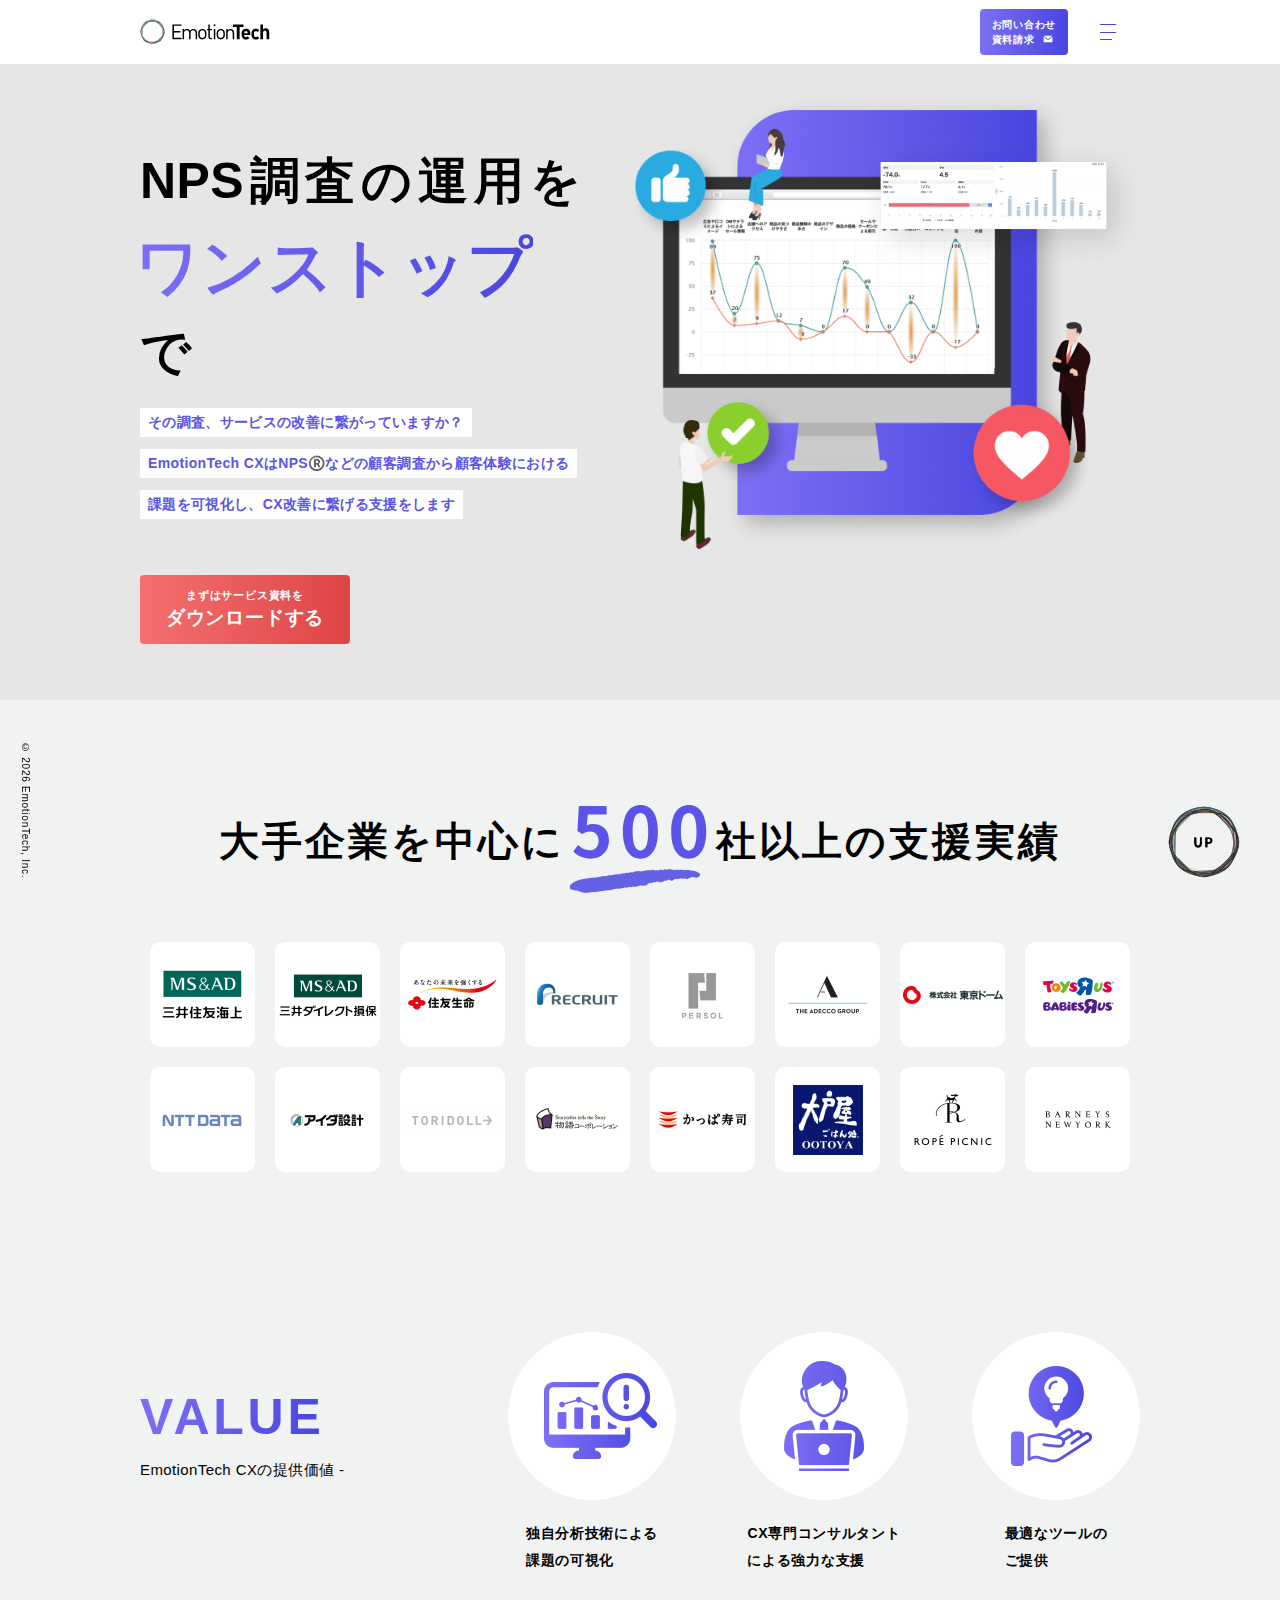
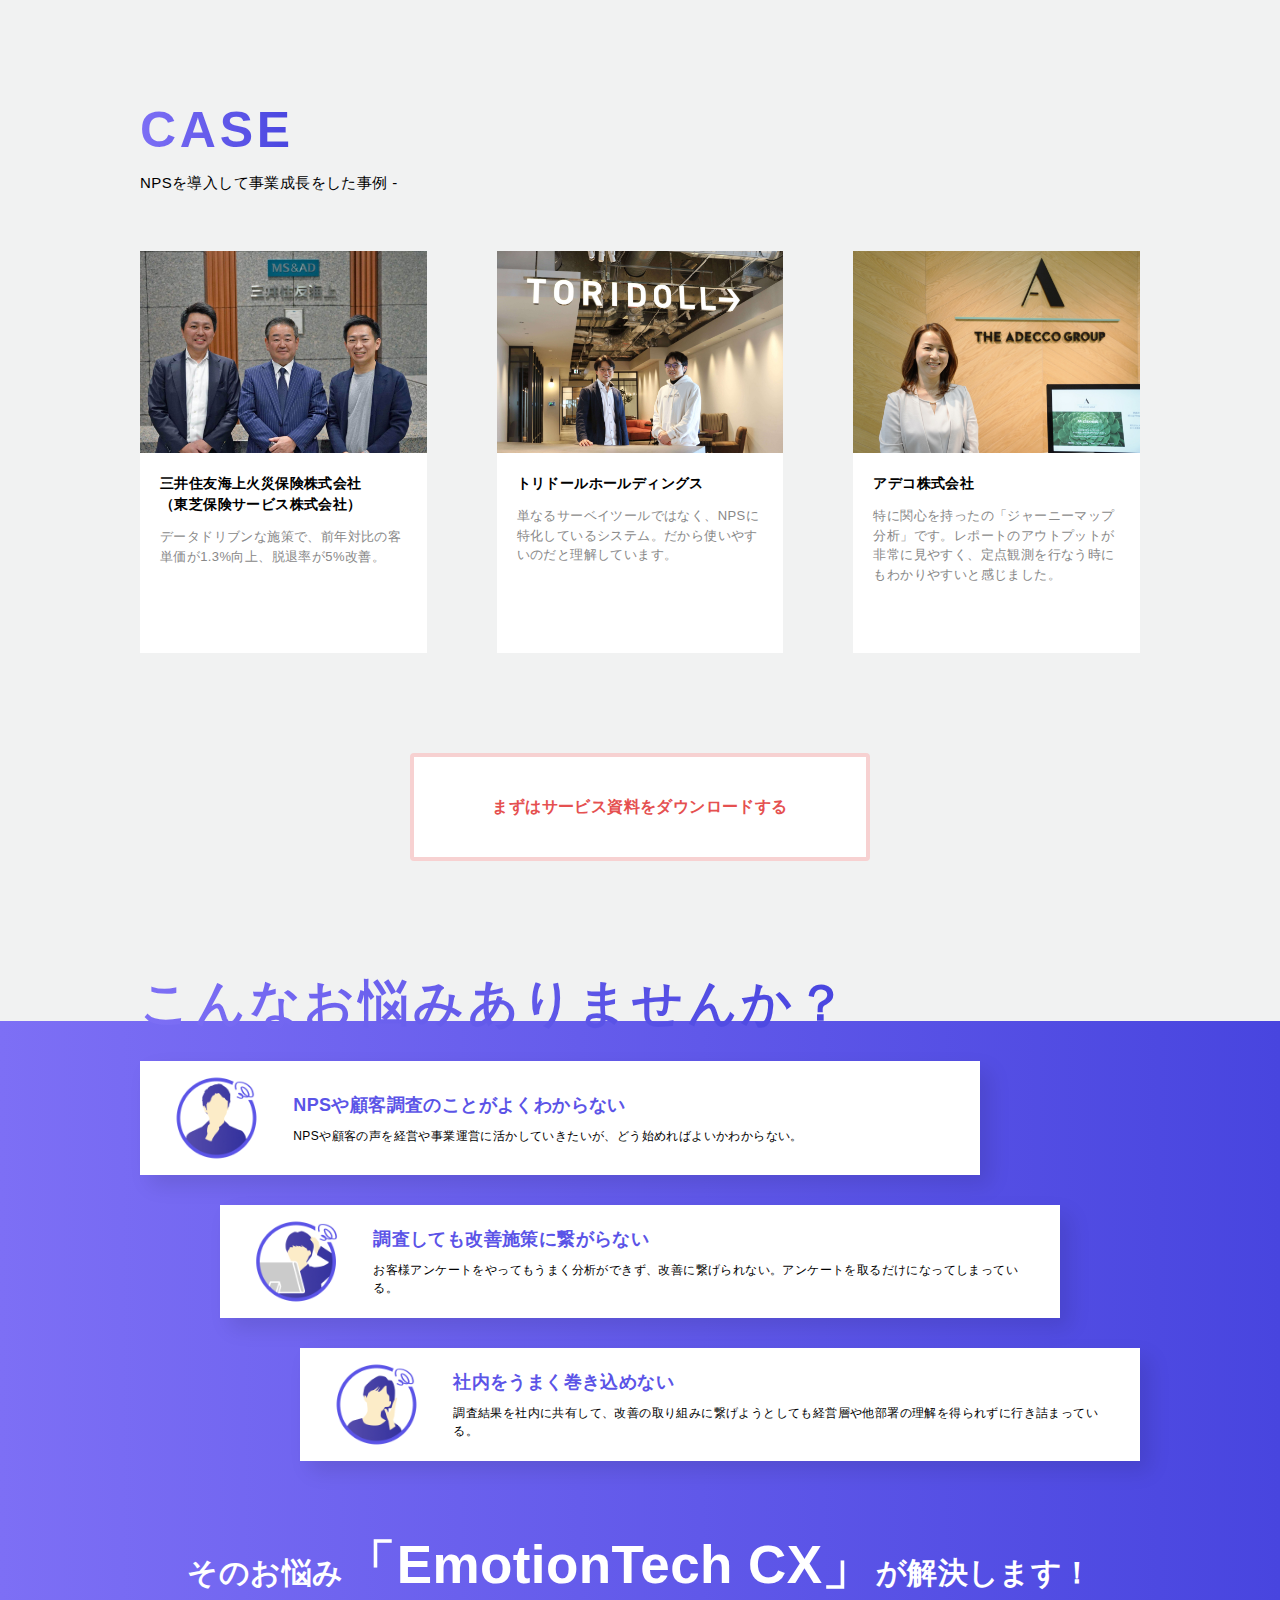
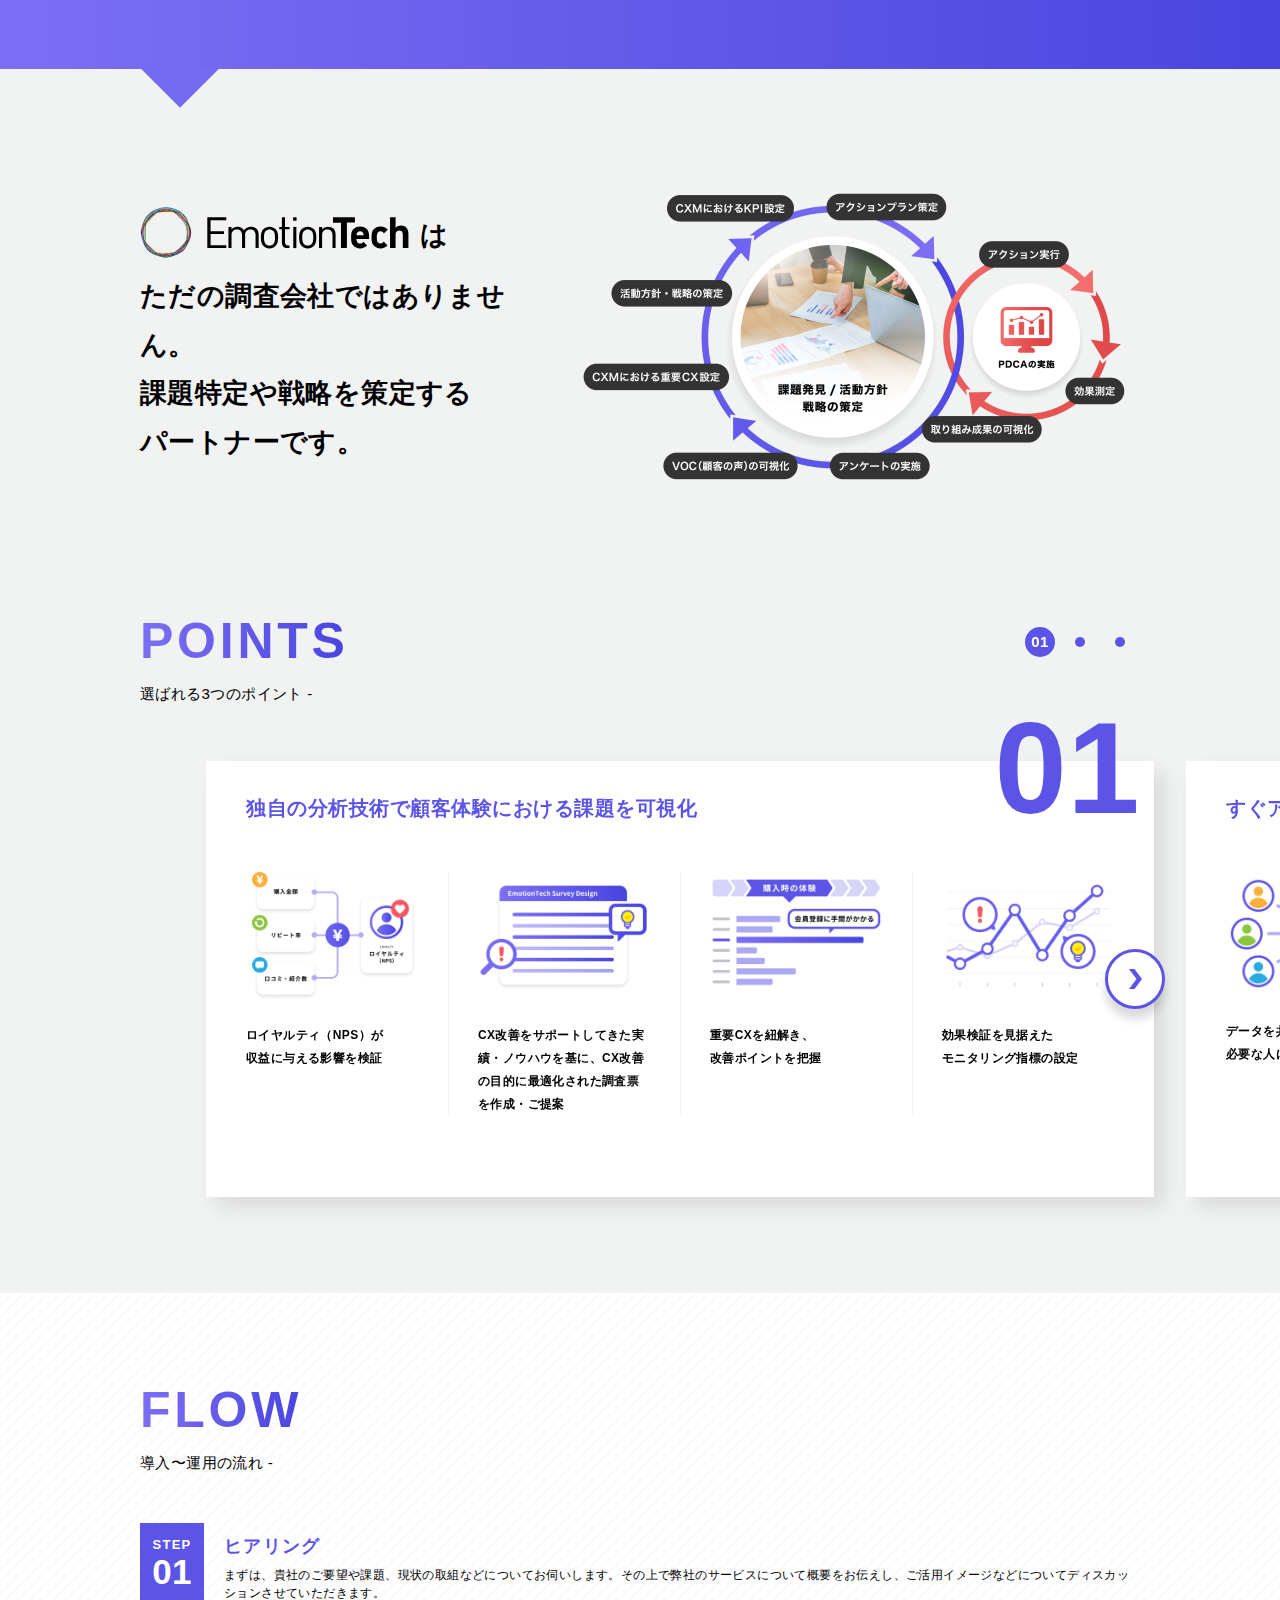
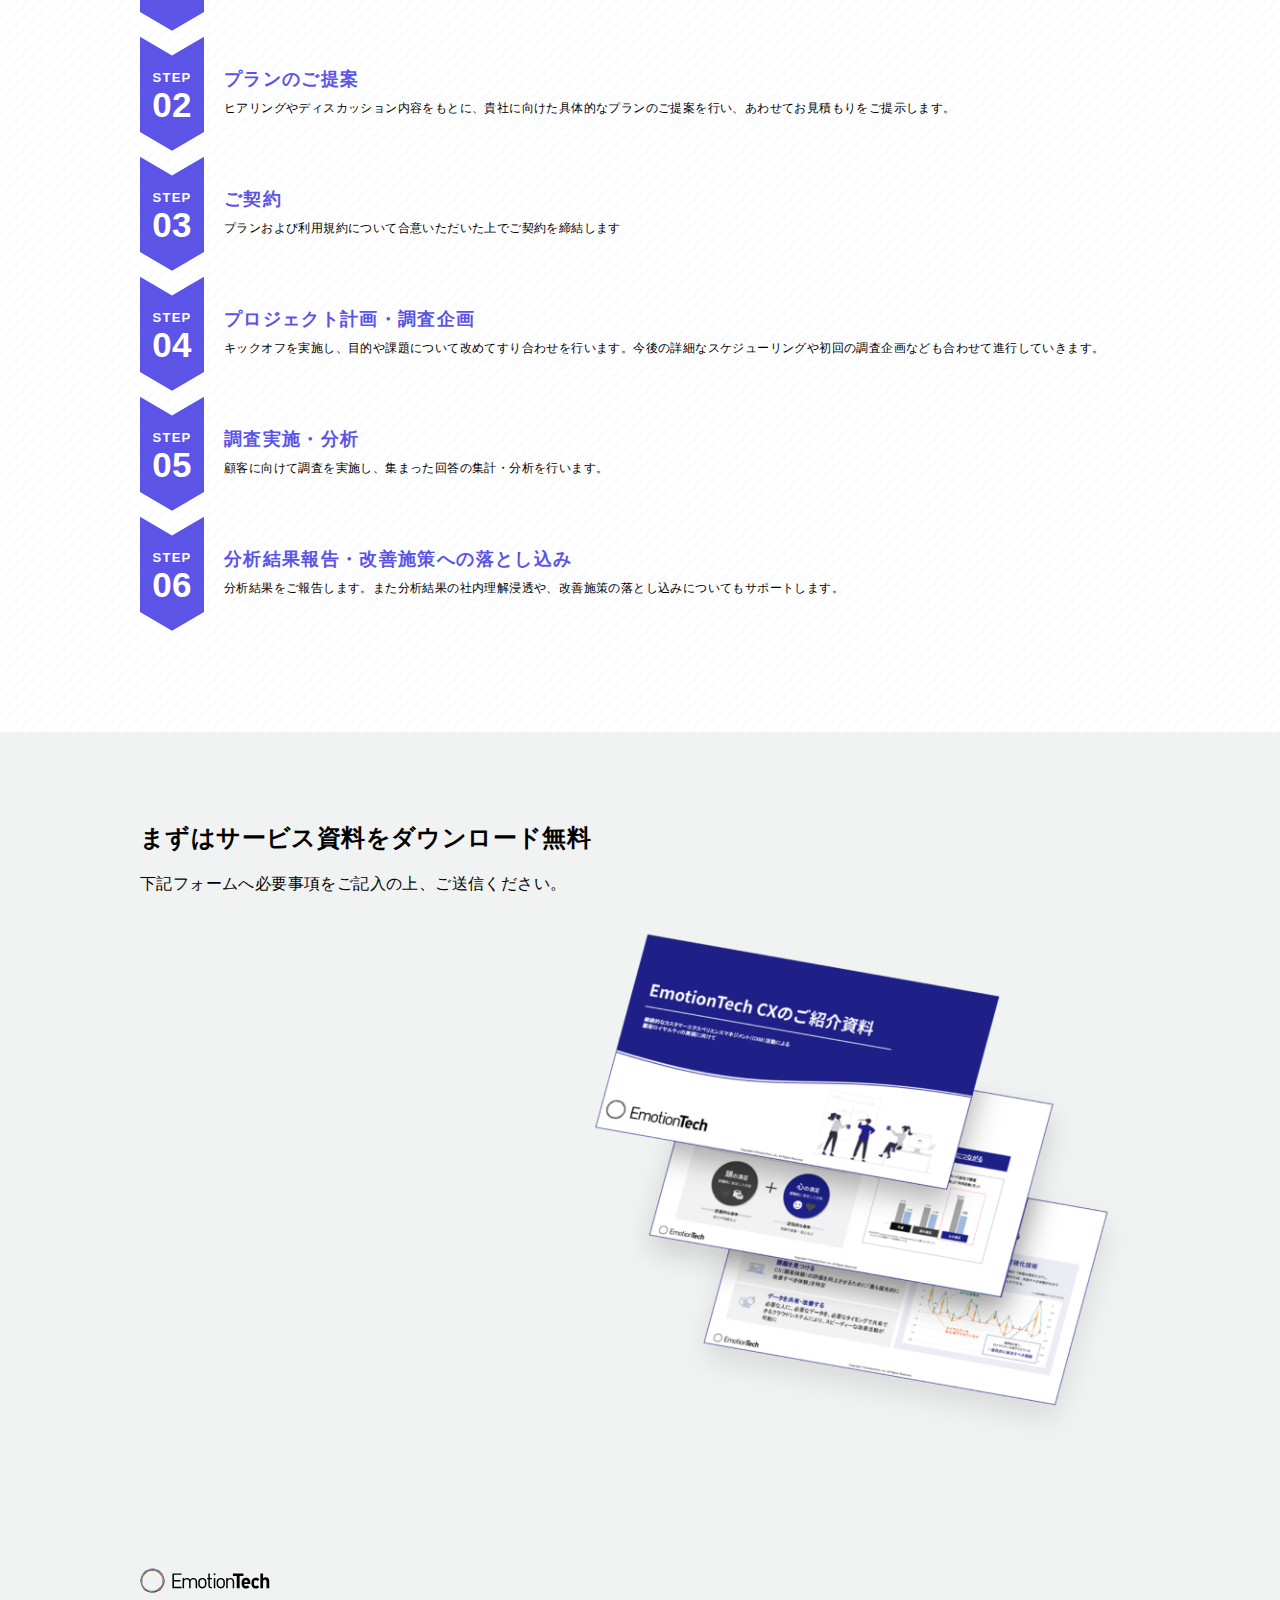
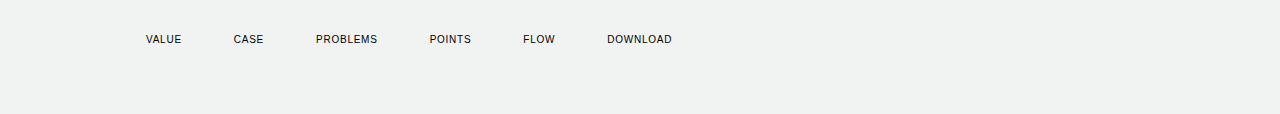
==== commit 67d5f04d: "ハンバーガーメニューの動作のみ実装" ====
--- a/lp/index.html
+++ b/lp/index.html
@@ -37,14 +37,34 @@
           <div class="content">
             <h1 class="Header__logo"><a href="/" aria-label="EmotionTech" class="Header__logoLink"><img src="./assets/image/logo/logo_emotion-tech.svg" alt="EmotionTechのロゴ" class="Header__logoImg"></a></h1>
             <div class="Header__rightContent">
-              <a href="#" class="Header__buttonContact"><span class="Header__buttonContactText">お問い合わせ</span><br><span class="Header__buttonContactText">資料請求</span><img src="./assets/image/icon/icon_mail_white_24dp.svg" alt="EmotionTechのロゴ" class="Header__buttonContactIcon"></a>
-              <div id="js_Header__buttonHamburger" class="Header__buttonHamburger">
-                <div class="Header__buttonHamburgerIcon">
-                  <span class="Header__buttonHamburgerIconLine"></span>
-                  <span class="Header__buttonHamburgerIconLine"></span>
-                  <span class="Header__buttonHamburgerIconLine"></span>
-                </div>
-              </div>
+              <a href="#Download" class="Header__buttonContact"><span class="Header__buttonContactText">お問い合わせ</span><br><span class="Header__buttonContactText">資料請求</span><img src="./assets/image/icon/icon_mail_white_24dp.svg" alt="EmotionTechのロゴ" class="Header__buttonContactIcon"></a>
+              <nav id="GNav" class="GNav">
+                <button type="button" class="GNav__buttonHamburger is-close" id="js_GNav__buttonHamburger">
+                  <div class="GNav__buttonHamburgerIcon"><span class="GNav__buttonHamburgerIconLine"></span><span class="GNav__buttonHamburgerIconLine"></span><span class="GNav__buttonHamburgerIconLine"></span></div>
+                </button>
+                <div id="js_GNav__content" class="GNav__content">
+                  <div class="content-box">
+                    <div class="GNav__menu">
+                      <div class="GNav__menuMain">
+                        <ul class="GNav__menuMainList">
+                          <li class="GNav__menuMainListItem"><a href="#" class="GNav__menuMainLink" ontouchstart="">TOP</a></li>
+                          <li class="GNav__menuMainListItem"><a href=#Value class="GNav__menuMainLink" ontouchstart="">VALUE</a></li>
+                          <li class="GNav__menuMainListItem"><a href=#Case class="GNav__menuMainLink" ontouchstart="">CASE</a></li>
+                          <li class="GNav__menuMainListItem"><a href=#Problem class="GNav__menuMainLink" ontouchstart="">PROBLEMS</a></li>
+                          <li class="GNav__menuMainListItem"><a href=#Point class="GNav__menuMainLink" ontouchstart="">POINTS</a></li>
+                          <li class="GNav__menuMainListItem"><a href=#Flow class="GNav__menuMainLink" ontouchstart="">FLOW</a></li>
+                          <li class="GNav__menuMainListItem"><a href=#Download class="GNav__menuMainLink" ontouchstart="">DOWNLOAD</a></li>
+                        </ul>
+                      </div>
+                      <div class="GNav__menuCTA">
+                        <ul class="GNav__menuCTAList">
+                          <li class="GNav__menuCTAListItem -contact"><a href="#" class="GNav__menuCTALink" ontouchstart="">お問い合わせ</a></li>
+                        </ul>
+                      </div>
+                    </div>
+                  </div>
+                </div>
+              </nav>
             </div>
           </div>
         </div>
--- a/lp/assets/css/style.css
+++ b/lp/assets/css/style.css
@@ -192,9 +192,11 @@
   line-break: strict;
   margin: 0;
   overflow-wrap: break-word;
+  overflow-x: hidden;
   overscroll-behavior-y: none;
   position: relative;
   text-align: left;
+  width: 100vw;
   word-wrap: break-word;
 }
 
@@ -503,23 +505,28 @@
 .Header__rightContent {
   align-items: center;
   display: flex;
+  justify-content: start;
+  position: relative;
 }
 /* スマホのみ */
 @media only screen and (max-width: 767px) {
   .Header__rightContent {
-    gap: 24px;
+    gap: 8px;
+    height: 48px;
   }
 }
 /* タブレットのみ */
 @media only screen and (min-width: 768px) and (max-width: 1100px) {
   .Header__rightContent {
-    gap: 40px;
+    gap: 8px;
+    height: 64px;
   }
 }
 /* PCのみ */
 @media only screen and (min-width: 1101px) {
   .Header__rightContent {
-    gap: 40px;
+    gap: 8px;
+    height: 64px;
   }
 }
 
@@ -611,140 +618,497 @@
     width: 10px;
   }
 }
-
-/* 共通 */
-.Header__buttonHamburger {
-}
-/* スマホのみ */
-@media only screen and (max-width: 767px) {
-  .Header__buttonHamburger {
-  }
-}
-/* タブレットのみ */
-@media only screen and (min-width: 768px) and (max-width: 1100px) {
-  .Header__buttonHamburger {
-  }
-}
-/* PCのみ */
-@media only screen and (min-width: 1101px) {
-  .Header__buttonHamburger {
-  }
-}
-
-/* 共通 */
-.Header__buttonHamburgerIcon {
+/* ----------▲▲ Header ▲▲---------- */
+
+
+/* ----------▼▼ GNav ▼▼---------- */
+/* 共通 */
+.GNav {
+  position: relative;
+}
+/* スマホのみ */
+@media only screen and (max-width: 767px) {
+  .GNav {
+    height: 48px;
+    width: 48px;
+  }
+}
+/* タブレットのみ */
+@media only screen and (min-width: 768px) and (max-width: 1100px) {
+  .GNav {
+    height: 64px;
+    width: 64px;
+  }
+}
+/* PCのみ */
+@media only screen and (min-width: 1101px) {
+  .GNav {
+    height: 64px;
+    width: 64px;
+  }
+}
+
+/* 共通 */
+.GNav__buttonHamburger {
+  align-items: center;
+  background-color: var(--c-ghost);
   display: flex;
-  flex-direction: column;
-  justify-content: space-between;
-}
-/* スマホのみ */
-@media only screen and (max-width: 767px) {
-  .Header__buttonHamburgerIcon {
+  justify-content: center;
+  position: absolute;
+}
+/* スマホのみ */
+@media only screen and (max-width: 767px) {
+  .GNav__buttonHamburger {
+    height: 48px;
+    right: 0;
+    top: 0;
+    width: 48px;
+  }
+}
+/* タブレットのみ */
+@media only screen and (min-width: 768px) and (max-width: 1100px) {
+  .GNav__buttonHamburger {
+    height: 64px;
+    right: 0;
+    top: 0;
+    width: 64px;
+  }
+}
+/* PCのみ */
+@media only screen and (min-width: 1101px) {
+  .GNav__buttonHamburger {
+    height: 64px;
+    right: 0;
+    top: 0;
+    width: 64px;
+  }
+}
+
+/* 共通 */
+.GNav__buttonHamburgerIcon {
+  position: relative;
+}
+/* スマホのみ */
+@media only screen and (max-width: 767px) {
+  .GNav__buttonHamburgerIcon {
     height: 16px;
-  }
-}
-/* タブレットのみ */
-@media only screen and (min-width: 768px) and (max-width: 1100px) {
-  .Header__buttonHamburgerIcon {
+    width: 16px;
+  }
+}
+/* タブレットのみ */
+@media only screen and (min-width: 768px) and (max-width: 1100px) {
+  .GNav__buttonHamburgerIcon {
     height: 16px;
-  }
-}
-/* PCのみ */
-@media only screen and (min-width: 1101px) {
-  .Header__buttonHamburgerIcon {
+    width: 16px;
+  }
+}
+/* PCのみ */
+@media only screen and (min-width: 1101px) {
+  .GNav__buttonHamburgerIcon {
     height: 16px;
-  }
-}
-
-/* 共通 */
-.Header__buttonHamburgerIconLine {
+    width: 16px;
+  }
+}
+
+/* 共通 */
+.GNav__buttonHamburgerIconLine {
   background-color: var(--c-primary-hamburger);
-}
-/* スマホのみ */
-@media only screen and (max-width: 767px) {
-  .Header__buttonHamburgerIconLine {
+  position: absolute;
+}
+/* スマホのみ */
+@media only screen and (max-width: 767px) {
+  .GNav__buttonHamburgerIconLine {
     height: 1px;
   }
 }
 /* タブレットのみ */
 @media only screen and (min-width: 768px) and (max-width: 1100px) {
-  .Header__buttonHamburgerIconLine {
+  .GNav__buttonHamburgerIconLine {
     height: 1px;
   }
 }
 /* PCのみ */
 @media only screen and (min-width: 1101px) {
-  .Header__buttonHamburgerIconLine {
+  .GNav__buttonHamburgerIconLine {
     height: 1px;
   }
 }
 
 /* 共通 */
-.Header__buttonHamburgerIconLine:nth-of-type(1) {
-}
-/* スマホのみ */
-@media only screen and (max-width: 767px) {
-  .Header__buttonHamburgerIconLine:nth-of-type(1) {
+.GNav__buttonHamburgerIconLine:nth-of-type(1) {
+}
+/* スマホのみ */
+@media only screen and (max-width: 767px) {
+  .GNav__buttonHamburgerIconLine:nth-of-type(1) {
+    width: 100%;
+  }
+}
+/* タブレットのみ */
+@media only screen and (min-width: 768px) and (max-width: 1100px) {
+  .GNav__buttonHamburgerIconLine:nth-of-type(1) {
+    width: 100%;
+  }
+}
+/* PCのみ */
+@media only screen and (min-width: 1101px) {
+  .GNav__buttonHamburgerIconLine:nth-of-type(1) {
+    width: 100%;
+  }
+}
+
+/* 共通 */
+.GNav__buttonHamburgerIconLine:nth-of-type(2) {
+}
+/* スマホのみ */
+@media only screen and (max-width: 767px) {
+  .GNav__buttonHamburgerIconLine:nth-of-type(2) {
+    width: 100%;
+  }
+}
+/* タブレットのみ */
+@media only screen and (min-width: 768px) and (max-width: 1100px) {
+  .GNav__buttonHamburgerIconLine:nth-of-type(2) {
+    width: 100%;
+  }
+}
+/* PCのみ */
+@media only screen and (min-width: 1101px) {
+  .GNav__buttonHamburgerIconLine:nth-of-type(2) {
+    width: 100%;
+  }
+}
+
+/* 共通 */
+.GNav__buttonHamburgerIconLine:nth-of-type(3) {
+}
+/* スマホのみ */
+@media only screen and (max-width: 767px) {
+  .GNav__buttonHamburgerIconLine:nth-of-type(3) {
+    width: calc(100% - 4px);
+  }
+}
+/* タブレットのみ */
+@media only screen and (min-width: 768px) and (max-width: 1100px) {
+  .GNav__buttonHamburgerIconLine:nth-of-type(3) {
+    width: calc(100% - 4px);
+  }
+}
+/* PCのみ */
+@media only screen and (min-width: 1101px) {
+  .GNav__buttonHamburgerIconLine:nth-of-type(3) {
+    width: calc(100% - 4px);
+  }
+}
+
+/* TODO: ハンバーガーメニューの実装 */
+
+/* 共通 */
+.GNav__content {
+  background-color: var(--c-white);
+  opacity: 0;
+  position: absolute;
+  transition: opacity .4s ease, visibility .4s ease;
+  visibility: hidden;
+}
+/* スマホのみ */
+@media only screen and (max-width: 767px) {
+  .GNav__content {
+    right: 0;
+    top: 48px;
+  }
+}
+/* タブレットのみ */
+@media only screen and (min-width: 768px) and (max-width: 1100px) {
+  .GNav__content {
+    right: 0;
+    top: 64px;
+  }
+}
+/* PCのみ */
+@media only screen and (min-width: 1101px) {
+  .GNav__content {
+    right: 0;
+    top: 64px;
+  }
+}
+
+/* 共通 */
+.GNav__buttonHamburger.is-open + .GNav__content {
+  opacity: 1;
+  visibility: visible
+}
+/* スマホのみ */
+@media only screen and (max-width: 767px) {
+  .GNav__buttonHamburger.is-open + .GNav__content {
+  }
+}
+/* タブレットのみ */
+@media only screen and (min-width: 768px) and (max-width: 1100px) {
+  .GNav__buttonHamburger.is-open + .GNav__content {
+  }
+}
+/* PCのみ */
+@media only screen and (min-width: 1101px) {
+  .GNav__buttonHamburger.is-open + .GNav__content {
+  }
+}
+/* ----------▲▲ GNav ▲▲---------- */
+
+
+/* ----------▼▼ GNav (animation) ▼▼---------- */
+/* 共通 */
+.GNav__buttonHamburger {
+}
+/* スマホのみ */
+@media only screen and (max-width: 767px) {
+  .GNav__buttonHamburger {
+  }
+}
+/* タブレットのみ */
+@media only screen and (min-width: 768px) and (max-width: 1100px) {
+  .GNav__buttonHamburger {
+  }
+}
+/* PCのみ */
+@media only screen and (min-width: 1101px) {
+  .GNav__buttonHamburger {
+  }
+}
+
+/* 共通 */
+.GNav__buttonHamburger .GNav__buttonHamburgerIconLine {
+  transition: transform .3s;
+}
+/* スマホのみ */
+@media only screen and (max-width: 767px) {
+  .GNav__buttonHamburger .GNav__buttonHamburgerIconLine {
+    left: 0;
+  }
+}
+/* タブレットのみ */
+@media only screen and (min-width: 768px) and (max-width: 1100px) {
+  .GNav__buttonHamburger .GNav__buttonHamburgerIconLine {
+    left: 0;
+  }
+}
+/* PCのみ */
+@media only screen and (min-width: 1101px) {
+  .GNav__buttonHamburger .GNav__buttonHamburgerIconLine {
+    left: 0;
+  }
+}
+
+/* 共通 */
+.GNav__buttonHamburger.is-close {
+}
+/* スマホのみ */
+@media only screen and (max-width: 767px) {
+  .GNav__buttonHamburger.is-close {
+  }
+}
+/* タブレットのみ */
+@media only screen and (min-width: 768px) and (max-width: 1100px) {
+  .GNav__buttonHamburger.is-close {
+  }
+}
+/* PCのみ */
+@media only screen and (min-width: 1101px) {
+  .GNav__buttonHamburger.is-close {
+  }
+}
+
+/* 共通 */
+.GNav__buttonHamburger.is-close .GNav__buttonHamburgerIconLine {
+}
+/* スマホのみ */
+@media only screen and (max-width: 767px) {
+  .GNav__buttonHamburger.is-close .GNav__buttonHamburgerIconLine {
+  }
+}
+/* タブレットのみ */
+@media only screen and (min-width: 768px) and (max-width: 1100px) {
+  .GNav__buttonHamburger.is-close .GNav__buttonHamburgerIconLine {
+  }
+}
+/* PCのみ */
+@media only screen and (min-width: 1101px) {
+  .GNav__buttonHamburger.is-close .GNav__buttonHamburgerIconLine {
+  }
+}
+
+/* 共通 */
+.GNav__buttonHamburger.is-close .GNav__buttonHamburgerIconLine:nth-of-type(1) {
+}
+/* スマホのみ */
+@media only screen and (max-width: 767px) {
+  .GNav__buttonHamburger.is-close .GNav__buttonHamburgerIconLine:nth-of-type(1) {
+    top: 0;
+  }
+}
+/* タブレットのみ */
+@media only screen and (min-width: 768px) and (max-width: 1100px) {
+  .GNav__buttonHamburger.is-close .GNav__buttonHamburgerIconLine:nth-of-type(1) {
+    top: 0;
+  }
+}
+/* PCのみ */
+@media only screen and (min-width: 1101px) {
+  .GNav__buttonHamburger.is-close .GNav__buttonHamburgerIconLine:nth-of-type(1) {
+    top: 0;
+  }
+}
+
+/* 共通 */
+.GNav__buttonHamburger.is-close .GNav__buttonHamburgerIconLine:nth-of-type(2) {
+}
+/* スマホのみ */
+@media only screen and (max-width: 767px) {
+  .GNav__buttonHamburger.is-close .GNav__buttonHamburgerIconLine:nth-of-type(2) {
+    top: calc(50% - calc(1px / 2));
+  }
+}
+/* タブレットのみ */
+@media only screen and (min-width: 768px) and (max-width: 1100px) {
+  .GNav__buttonHamburger.is-close .GNav__buttonHamburgerIconLine:nth-of-type(2) {
+    top: calc(50% - calc(1px / 2));
+  }
+}
+/* PCのみ */
+@media only screen and (min-width: 1101px) {
+  .GNav__buttonHamburger.is-close .GNav__buttonHamburgerIconLine:nth-of-type(2) {
+    top: calc(50% - calc(1px / 2));
+  }
+}
+
+/* 共通 */
+.GNav__buttonHamburger.is-close .GNav__buttonHamburgerIconLine:nth-of-type(3) {
+}
+/* スマホのみ */
+@media only screen and (max-width: 767px) {
+  .GNav__buttonHamburger.is-close .GNav__buttonHamburgerIconLine:nth-of-type(3) {
+    bottom: 0;
+  }
+}
+/* タブレットのみ */
+@media only screen and (min-width: 768px) and (max-width: 1100px) {
+  .GNav__buttonHamburger.is-close .GNav__buttonHamburgerIconLine:nth-of-type(3) {
+    bottom: 0;
+  }
+}
+/* PCのみ */
+@media only screen and (min-width: 1101px) {
+  .GNav__buttonHamburger.is-close .GNav__buttonHamburgerIconLine:nth-of-type(3) {
+    bottom: 0;
+  }
+}
+
+/* 共通 */
+.GNav__buttonHamburger.is-open {
+}
+/* スマホのみ */
+@media only screen and (max-width: 767px) {
+  .GNav__buttonHamburger.is-open {
+  }
+}
+/* タブレットのみ */
+@media only screen and (min-width: 768px) and (max-width: 1100px) {
+  .GNav__buttonHamburger.is-open {
+  }
+}
+/* PCのみ */
+@media only screen and (min-width: 1101px) {
+  .GNav__buttonHamburger.is-open {
+  }
+}
+
+/* 共通 */
+.GNav__buttonHamburger.is-open .GNav__buttonHamburgerIconLine {
+}
+/* スマホのみ */
+@media only screen and (max-width: 767px) {
+  .GNav__buttonHamburger.is-open .GNav__buttonHamburgerIconLine {
+  }
+}
+/* タブレットのみ */
+@media only screen and (min-width: 768px) and (max-width: 1100px) {
+  .GNav__buttonHamburger.is-open .GNav__buttonHamburgerIconLine {
+  }
+}
+/* PCのみ */
+@media only screen and (min-width: 1101px) {
+  .GNav__buttonHamburger.is-open .GNav__buttonHamburgerIconLine {
+  }
+}
+
+/* 共通 */
+.GNav__buttonHamburger.is-open .GNav__buttonHamburgerIconLine:nth-of-type(1) {
+  transform: rotate(315deg);
+}
+/* スマホのみ */
+@media only screen and (max-width: 767px) {
+  .GNav__buttonHamburger.is-open .GNav__buttonHamburgerIconLine:nth-of-type(1) {
+    top: calc(50% - calc(1px / 2));
+  }
+}
+/* タブレットのみ */
+@media only screen and (min-width: 768px) and (max-width: 1100px) {
+  .GNav__buttonHamburger.is-open .GNav__buttonHamburgerIconLine:nth-of-type(1) {
+    top: calc(50% - calc(1px / 2));
+  }
+}
+/* PCのみ */
+@media only screen and (min-width: 1101px) {
+  .GNav__buttonHamburger.is-open .GNav__buttonHamburgerIconLine:nth-of-type(1) {
+    top: calc(50% - calc(1px / 2));
+  }
+}
+
+/* 共通 */
+.GNav__buttonHamburger.is-open .GNav__buttonHamburgerIconLine:nth-of-type(2) {
+  width: 0;
+}
+/* スマホのみ */
+@media only screen and (max-width: 767px) {
+  .GNav__buttonHamburger.is-open .GNav__buttonHamburgerIconLine:nth-of-type(2) {
+  }
+}
+/* タブレットのみ */
+@media only screen and (min-width: 768px) and (max-width: 1100px) {
+  .GNav__buttonHamburger.is-open .GNav__buttonHamburgerIconLine:nth-of-type(2) {
+  }
+}
+/* PCのみ */
+@media only screen and (min-width: 1101px) {
+  .GNav__buttonHamburger.is-open .GNav__buttonHamburgerIconLine:nth-of-type(2) {
+  }
+}
+
+/* 共通 */
+.GNav__buttonHamburger.is-open .GNav__buttonHamburgerIconLine:nth-of-type(3) {
+  transform: rotate(-315deg);
+}
+/* スマホのみ */
+@media only screen and (max-width: 767px) {
+  .GNav__buttonHamburger.is-open .GNav__buttonHamburgerIconLine:nth-of-type(3) {
+    top: calc(50% - calc(1px / 2));
     width: 16px;
   }
 }
 /* タブレットのみ */
 @media only screen and (min-width: 768px) and (max-width: 1100px) {
-  .Header__buttonHamburgerIconLine:nth-of-type(1) {
+  .GNav__buttonHamburger.is-open .GNav__buttonHamburgerIconLine:nth-of-type(3) {
+    top: calc(50% - calc(1px / 2));
     width: 16px;
   }
 }
 /* PCのみ */
 @media only screen and (min-width: 1101px) {
-  .Header__buttonHamburgerIconLine:nth-of-type(1) {
+  .GNav__buttonHamburger.is-open .GNav__buttonHamburgerIconLine:nth-of-type(3) {
+    top: calc(50% - calc(1px / 2));
     width: 16px;
   }
 }
-
-/* 共通 */
-.Header__buttonHamburgerIconLine:nth-of-type(2) {
-}
-/* スマホのみ */
-@media only screen and (max-width: 767px) {
-  .Header__buttonHamburgerIconLine:nth-of-type(2) {
-    width: 16px;
-  }
-}
-/* タブレットのみ */
-@media only screen and (min-width: 768px) and (max-width: 1100px) {
-  .Header__buttonHamburgerIconLine:nth-of-type(2) {
-    width: 16px;
-  }
-}
-/* PCのみ */
-@media only screen and (min-width: 1101px) {
-  .Header__buttonHamburgerIconLine:nth-of-type(2) {
-    width: 16px;
-  }
-}
-
-/* 共通 */
-.Header__buttonHamburgerIconLine:nth-of-type(3) {
-}
-/* スマホのみ */
-@media only screen and (max-width: 767px) {
-  .Header__buttonHamburgerIconLine:nth-of-type(3) {
-    width: 12px;
-  }
-}
-/* タブレットのみ */
-@media only screen and (min-width: 768px) and (max-width: 1100px) {
-  .Header__buttonHamburgerIconLine:nth-of-type(3) {
-    width: 12px;
-  }
-}
-/* PCのみ */
-@media only screen and (min-width: 1101px) {
-  .Header__buttonHamburgerIconLine:nth-of-type(3) {
-    width: 12px;
-  }
-}
-/* ----------▲▲ Header ▲▲---------- */
+/* ----------▲▲ GNav (animation) ▲▲---------- */
 
 
 /* ----------▼▼ Main ▼▼---------- */
@@ -3034,16 +3398,19 @@
 /* スマホのみ */
 @media only screen and (max-width: 767px) {
   .Point {
+    padding: 0 0 40px;
   }
 }
 /* タブレットのみ */
 @media only screen and (min-width: 768px) and (max-width: 1100px) {
   .Point {
+    padding: 0 0 96px;
   }
 }
 /* PCのみ */
 @media only screen and (min-width: 1101px) {
   .Point {
+    padding: 0 0 96px;
   }
 }
 
@@ -3186,8 +3553,31 @@
 }
 
 /* 共通 */
+.Point__featureList .slick-list .slick-track {
+  overflow: visible;
+}
+/* スマホのみ */
+@media only screen and (max-width: 767px) {
+  .Point__featureList .slick-list .slick-track {
+  }
+}
+/* タブレットのみ */
+@media only screen and (min-width: 768px) and (max-width: 1100px) {
+  .Point__featureList .slick-list .slick-track {
+    width: 4000px !important;
+  }
+}
+/* PCのみ */
+@media only screen and (min-width: 1101px) {
+  .Point__featureList .slick-list .slick-track {
+    width: 4000px !important;
+  }
+}
+
+/* 共通 */
 .slick-arrow {
   position: relative;
+  transition: all .3s;
   z-index: 1;
 }
 /* スマホのみ */
@@ -3365,6 +3755,48 @@
 }
 
 /* 共通 */
+.Point__featureList:has(.slick-slide:first-of-type.slick-current) .slick-prev {
+  opacity: 0;
+  visibility: hidden;
+}
+/* スマホのみ */
+@media only screen and (max-width: 767px) {
+  .Point__featureList:has(.slick-slide:first-of-type.slick-current) .slick-prev {
+  }
+}
+/* タブレットのみ */
+@media only screen and (min-width: 768px) and (max-width: 1100px) {
+  .Point__featureList:has(.slick-slide:first-of-type.slick-current) .slick-prev {
+  }
+}
+/* PCのみ */
+@media only screen and (min-width: 1101px) {
+  .Point__featureList:has(.slick-slide:first-of-type.slick-current) .slick-prev {
+  }
+}
+
+/* 共通 */
+.Point__featureList:has(.slick-slide:last-of-type.slick-current) .slick-next {
+  opacity: 0;
+  visibility: hidden;
+}
+/* スマホのみ */
+@media only screen and (max-width: 767px) {
+  .Point__featureList:has(.slick-slide:last-of-type.slick-current) .slick-next {
+  }
+}
+/* タブレットのみ */
+@media only screen and (min-width: 768px) and (max-width: 1100px) {
+  .Point__featureList:has(.slick-slide:last-of-type.slick-current) .slick-next {
+  }
+}
+/* PCのみ */
+@media only screen and (min-width: 1101px) {
+  .Point__featureList:has(.slick-slide:last-of-type.slick-current) .slick-next {
+  }
+}
+
+/* 共通 */
 .slick-dots {
   text-align: right !important;
 }
@@ -3372,21 +3804,21 @@
 @media only screen and (max-width: 767px) {
   .slick-dots {
     right: 0;
-    top: -24px;
+    top: -32px;
   }
 }
 /* タブレットのみ */
 @media only screen and (min-width: 768px) and (max-width: 1100px) {
   .slick-dots {
     right: 0;
-    top: -48px;
+    top: -136px;
   }
 }
 /* PCのみ */
 @media only screen and (min-width: 1101px) {
   .slick-dots {
     right: 0;
-    top: -48px;
+    top: -136px;
   }
 }
 
@@ -3567,6 +3999,7 @@
   .Point__featureListItem {
     height: 436px !important;
     padding: 0 16px;
+    width: 980px !important;
   }
 }
 /* PCのみ */
@@ -3574,6 +4007,7 @@
   .Point__featureListItem {
     height: 436px !important;
     padding: 0 16px;
+    width: 980px !important;
   }
 }
 
@@ -3611,62 +4045,62 @@
 }
 
 /* 共通 */
-.Point__featureListItem:nth-of-type(3n-3)::before {
+.Point__featureListItem:nth-of-type(3n-2)::before {
   content: "01";
 }
 /* スマホのみ */
 @media only screen and (max-width: 767px) {
-  .Point__featureListItem:nth-of-type(3n-3)::before {
-  }
-}
-/* タブレットのみ */
-@media only screen and (min-width: 768px) and (max-width: 1100px) {
-  .Point__featureListItem:nth-of-type(3n-3)::before {
-  }
-}
-/* PCのみ */
-@media only screen and (min-width: 1101px) {
-  .Point__featureListItem:nth-of-type(3n-3)::before {
-  }
-}
-
-/* 共通 */
-.Point__featureListItem:nth-of-type(3n-2)::before {
+  .Point__featureListItem:nth-of-type(3n-2)::before {
+  }
+}
+/* タブレットのみ */
+@media only screen and (min-width: 768px) and (max-width: 1100px) {
+  .Point__featureListItem:nth-of-type(3n-2)::before {
+  }
+}
+/* PCのみ */
+@media only screen and (min-width: 1101px) {
+  .Point__featureListItem:nth-of-type(3n-2)::before {
+  }
+}
+
+/* 共通 */
+.Point__featureListItem:nth-of-type(3n-1)::before {
   content: "02";
 }
 /* スマホのみ */
 @media only screen and (max-width: 767px) {
-  .Point__featureListItem:nth-of-type(3n-2)::before {
-  }
-}
-/* タブレットのみ */
-@media only screen and (min-width: 768px) and (max-width: 1100px) {
-  .Point__featureListItem:nth-of-type(3n-2)::before {
-  }
-}
-/* PCのみ */
-@media only screen and (min-width: 1101px) {
-  .Point__featureListItem:nth-of-type(3n-2)::before {
-  }
-}
-
-/* 共通 */
-.Point__featureListItem:nth-of-type(3n-1)::before {
+  .Point__featureListItem:nth-of-type(3n-1)::before {
+  }
+}
+/* タブレットのみ */
+@media only screen and (min-width: 768px) and (max-width: 1100px) {
+  .Point__featureListItem:nth-of-type(3n-1)::before {
+  }
+}
+/* PCのみ */
+@media only screen and (min-width: 1101px) {
+  .Point__featureListItem:nth-of-type(3n-1)::before {
+  }
+}
+
+/* 共通 */
+.Point__featureListItem:nth-of-type(3n)::before {
   content: "03";
 }
 /* スマホのみ */
 @media only screen and (max-width: 767px) {
-  .Point__featureListItem:nth-of-type(3n-1)::before {
-  }
-}
-/* タブレットのみ */
-@media only screen and (min-width: 768px) and (max-width: 1100px) {
-  .Point__featureListItem:nth-of-type(3n-1)::before {
-  }
-}
-/* PCのみ */
-@media only screen and (min-width: 1101px) {
-  .Point__featureListItem:nth-of-type(3n-1)::before {
+  .Point__featureListItem:nth-of-type(3n)::before {
+  }
+}
+/* タブレットのみ */
+@media only screen and (min-width: 768px) and (max-width: 1100px) {
+  .Point__featureListItem:nth-of-type(3n)::before {
+  }
+}
+/* PCのみ */
+@media only screen and (min-width: 1101px) {
+  .Point__featureListItem:nth-of-type(3n)::before {
   }
 }
 
@@ -3682,13 +4116,11 @@
 /* タブレットのみ */
 @media only screen and (min-width: 768px) and (max-width: 1100px) {
   .Point__featureListItem + .Point__featureListItem {
-    margin-top: 24px;
   }
 }
 /* PCのみ */
 @media only screen and (min-width: 1101px) {
   .Point__featureListItem + .Point__featureListItem {
-    margin-top: 24px;
   }
 }
 
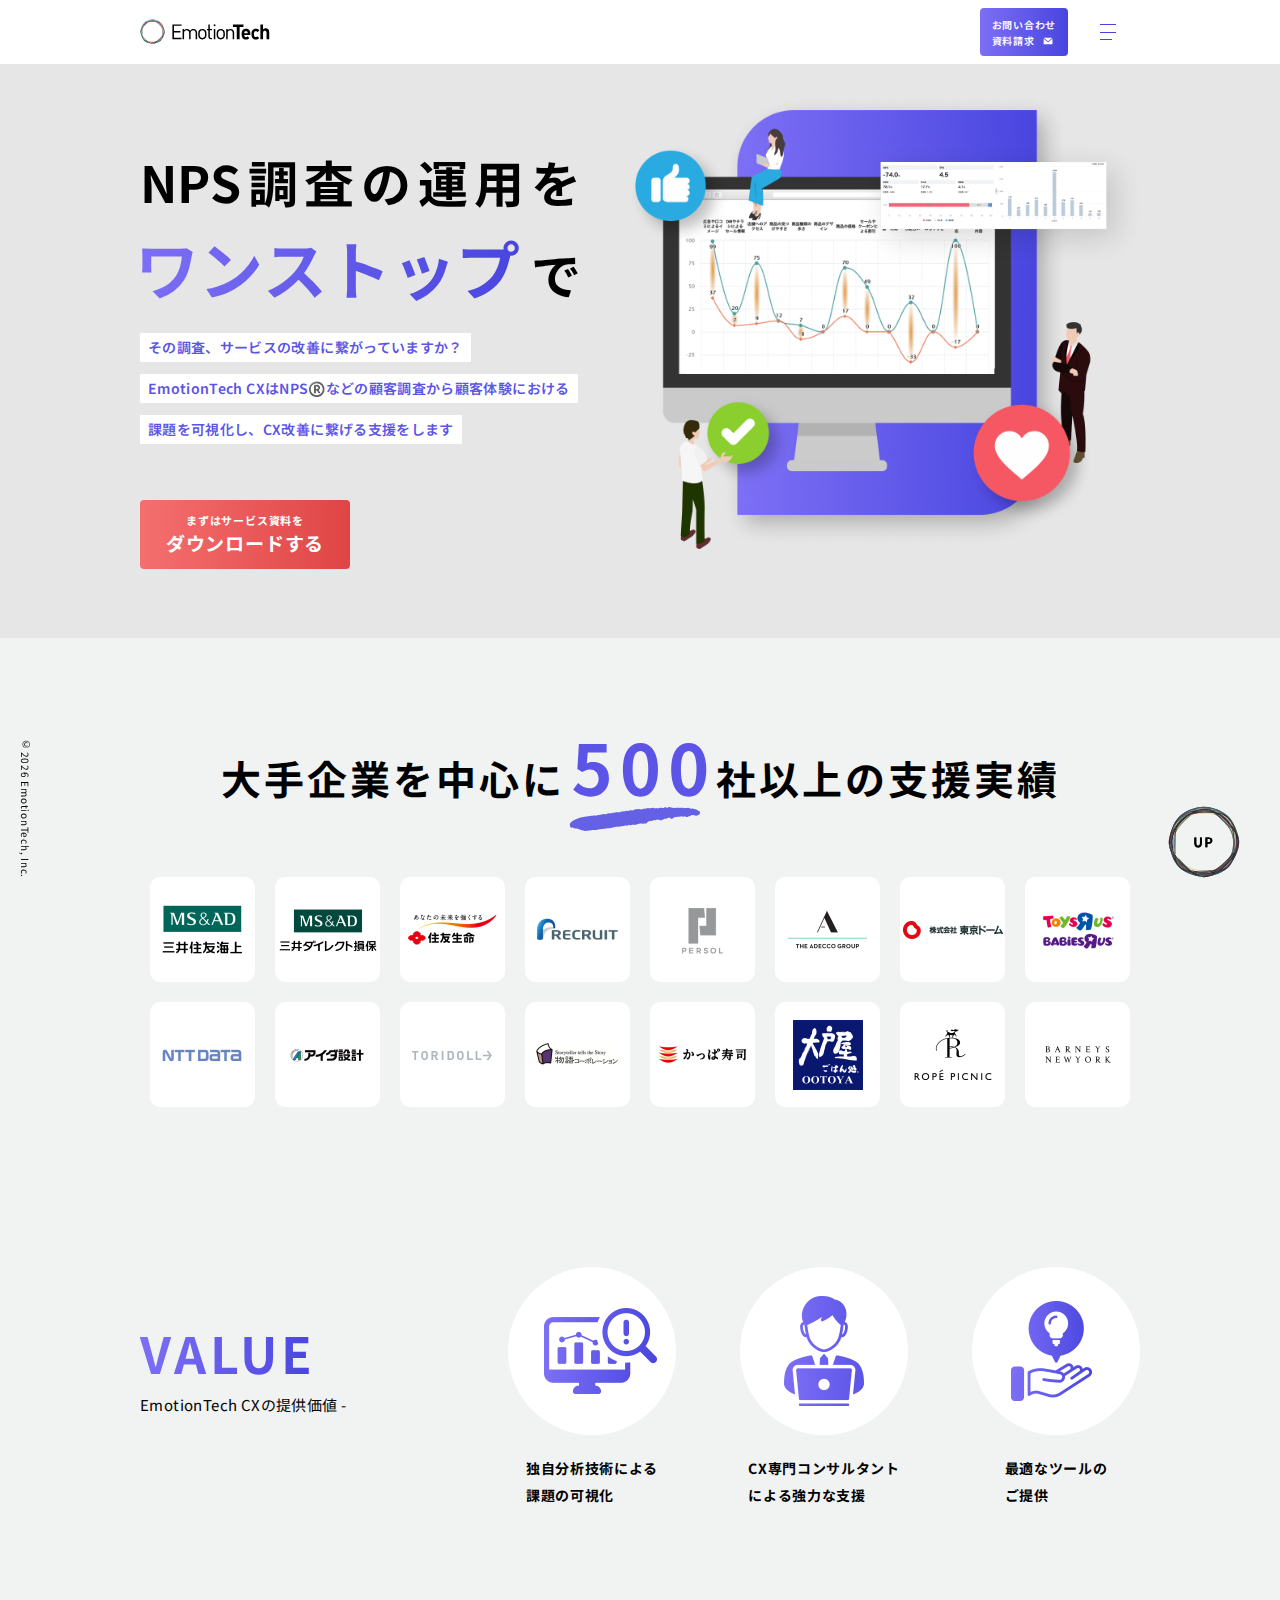
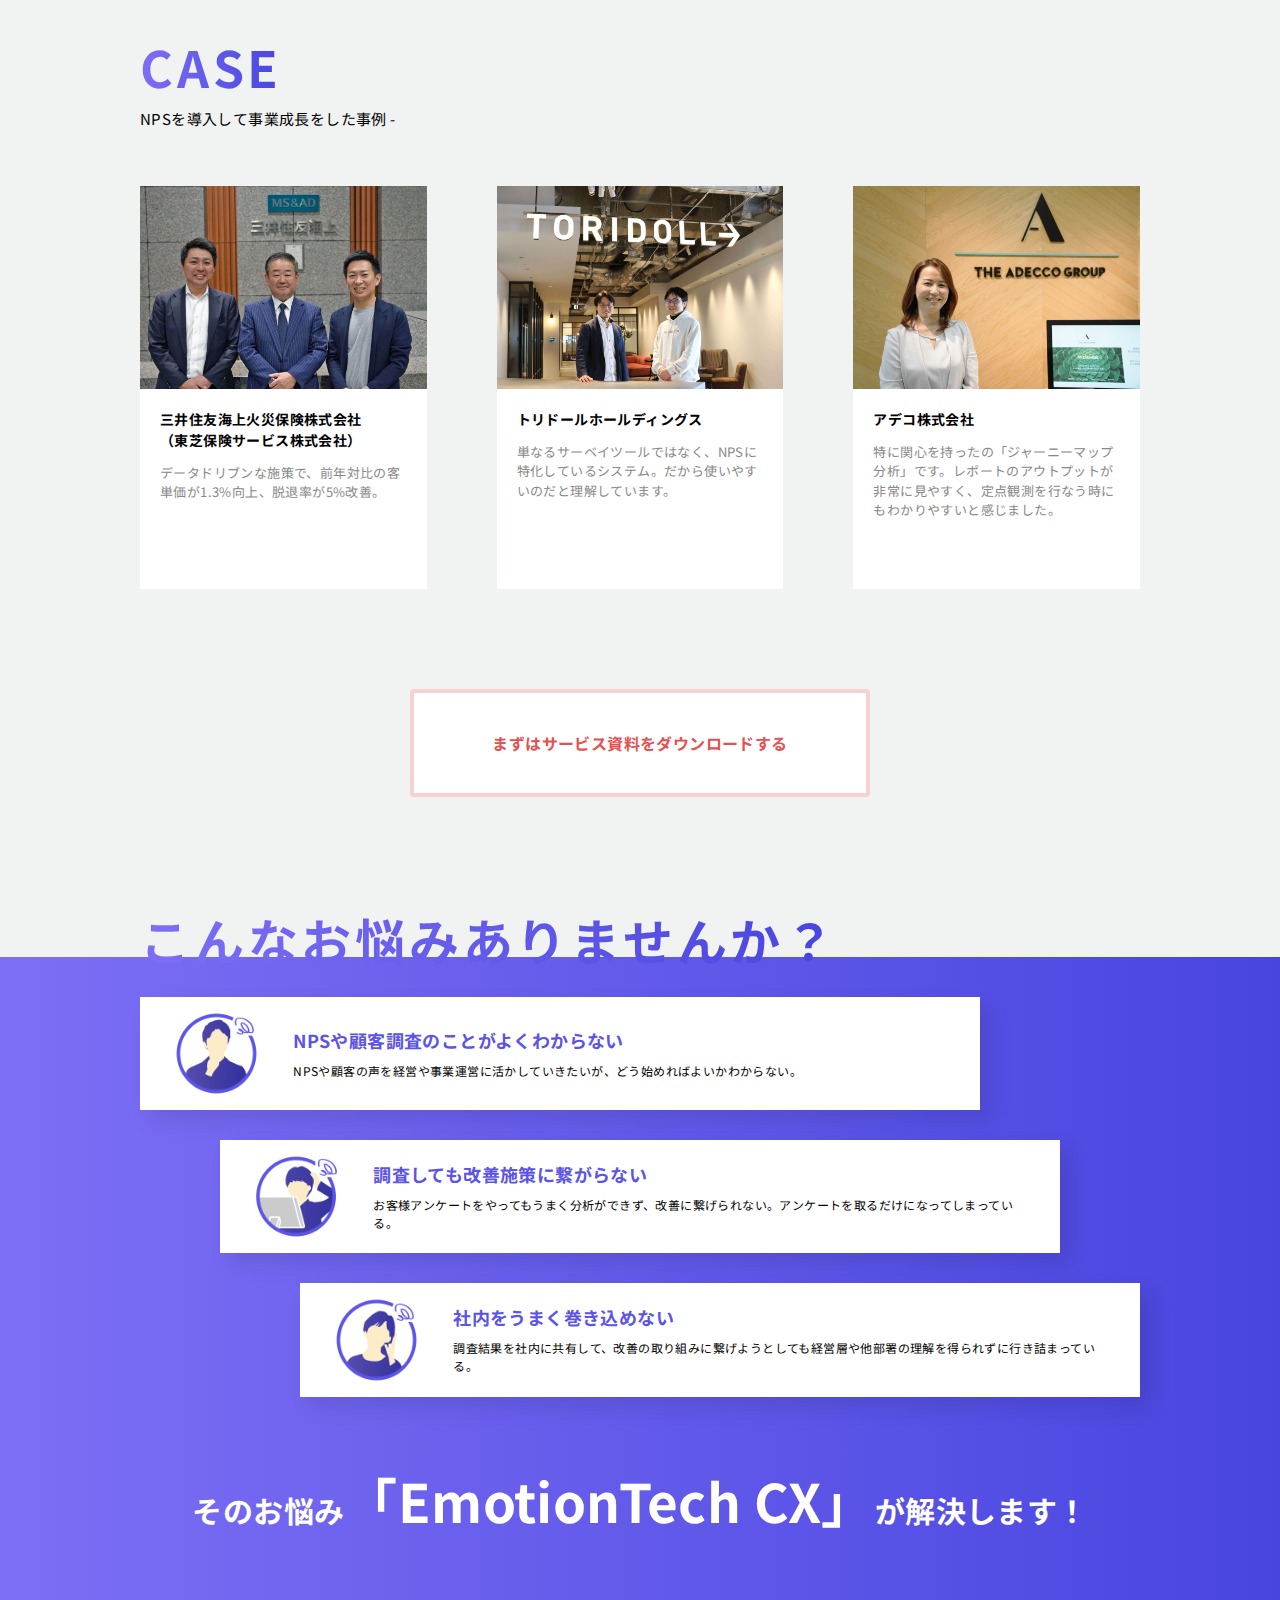
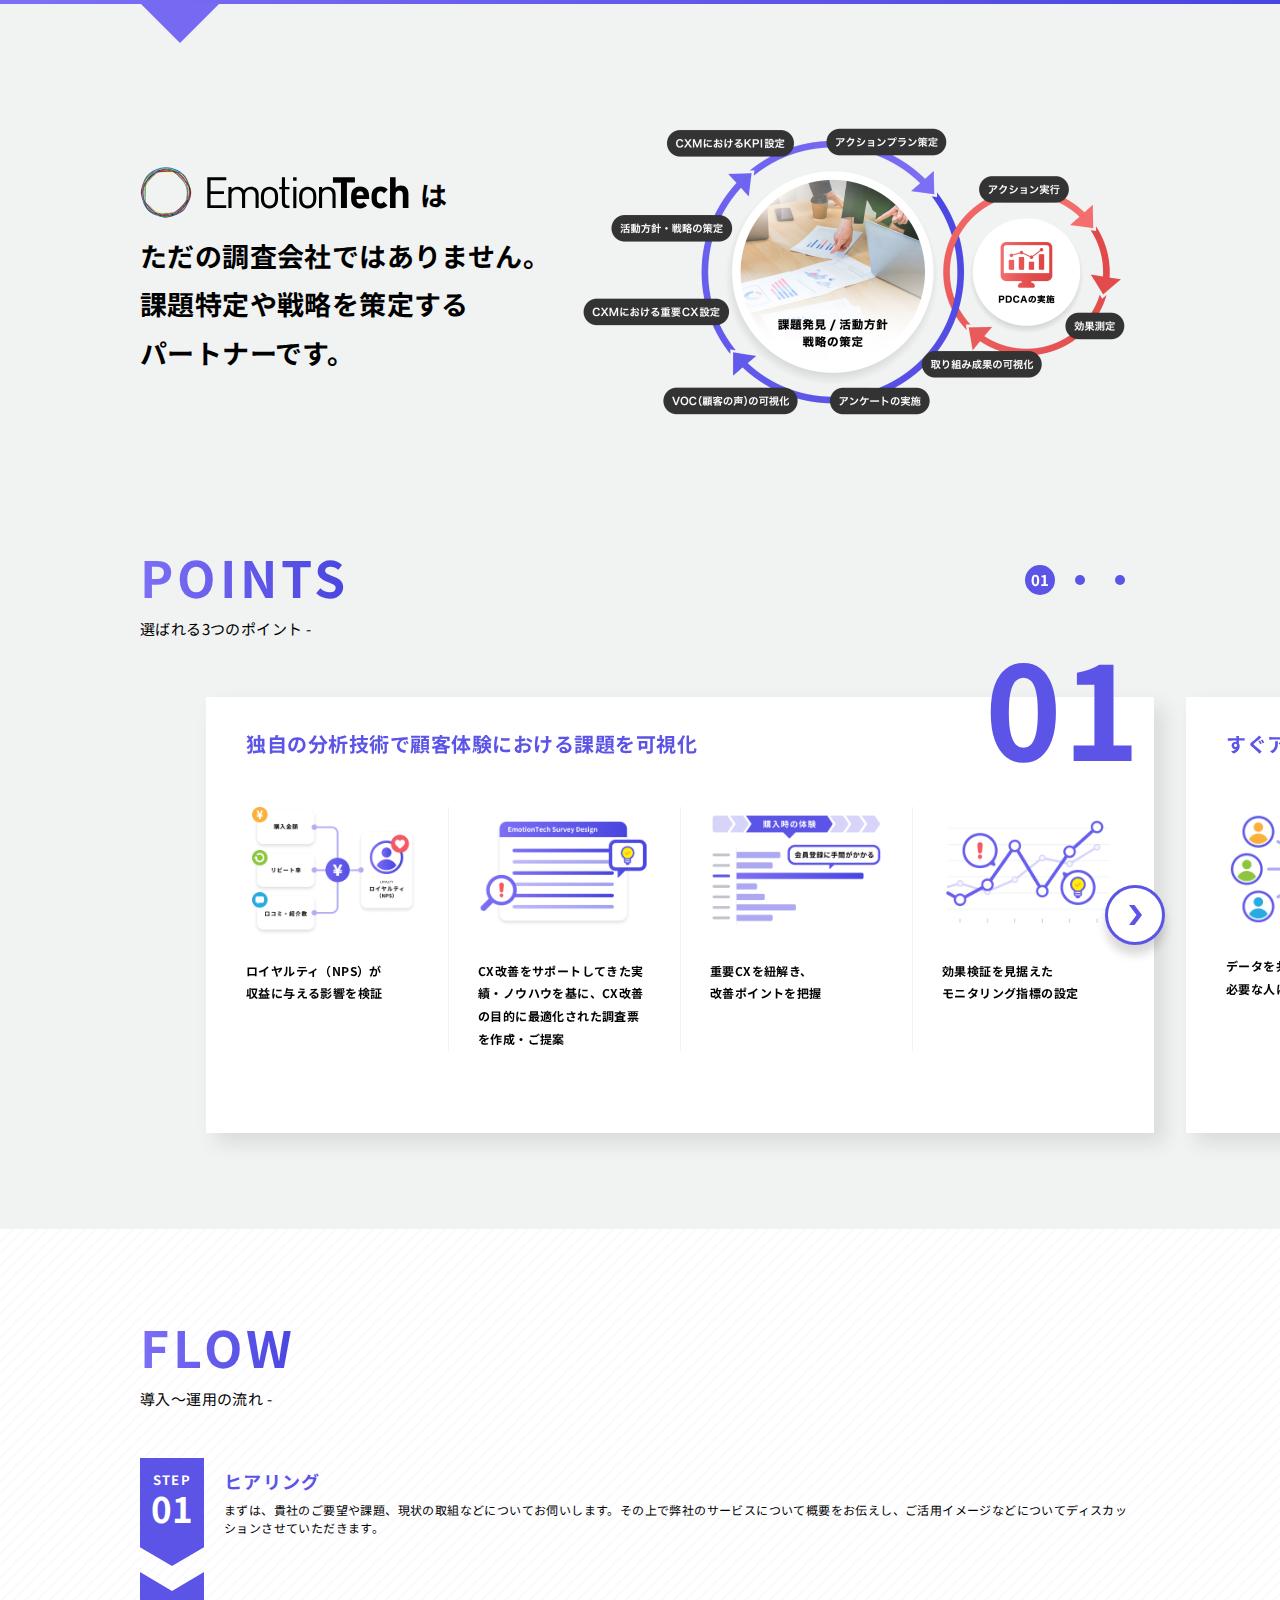
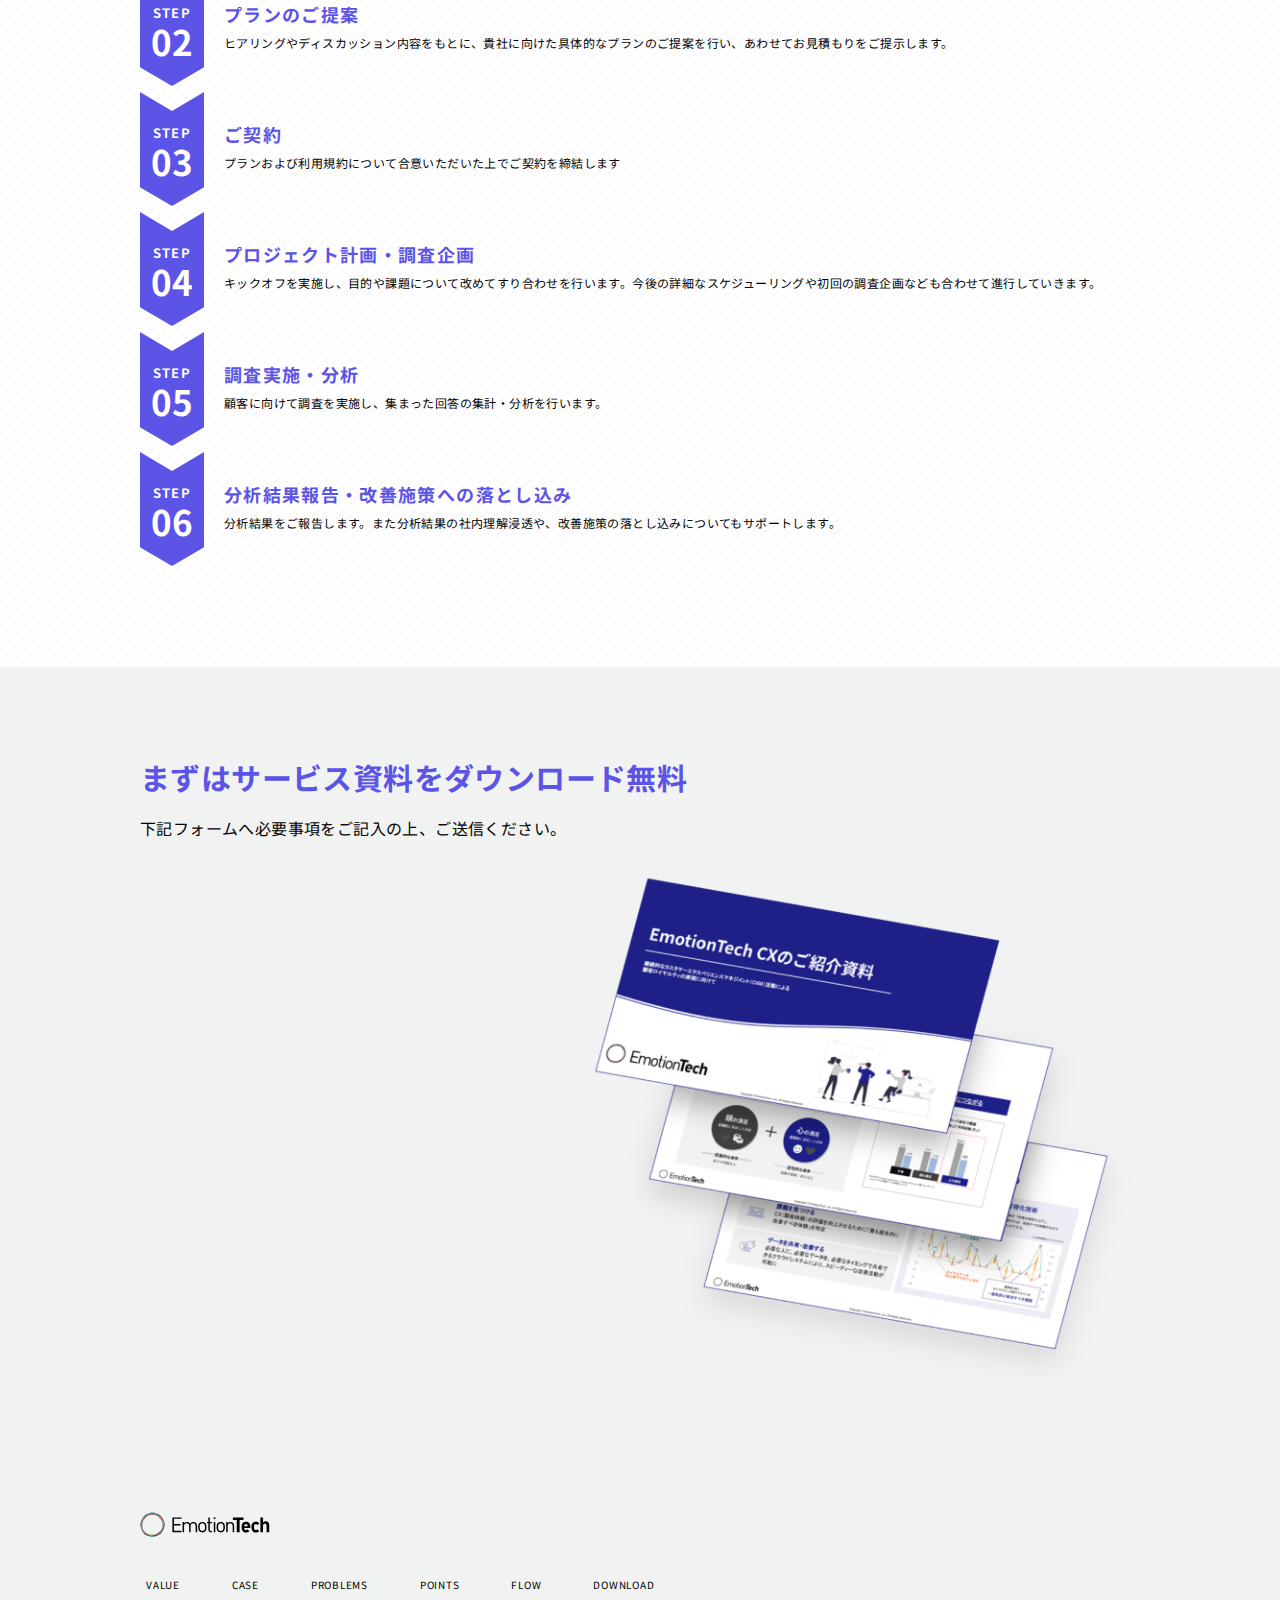
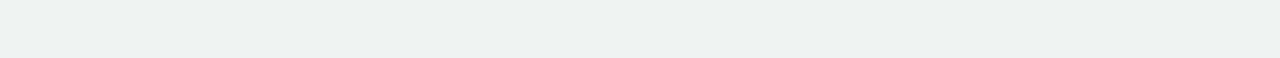
==== commit db0d73b1: "[fix] リンクと画像のaltテキストを修正" ====
--- a/lp/index.html
+++ b/lp/index.html
@@ -35,9 +35,9 @@
 			<header id="Header" class="Header">
         <div class="content-box">
           <div class="content">
-            <h1 class="Header__logo"><a href="/" aria-label="EmotionTech" class="Header__logoLink"><img src="./assets/image/logo/logo_emotion-tech.svg" alt="EmotionTechのロゴ" class="Header__logoImg"></a></h1>
+            <h1 class="Header__logo"><a href="#" ontouchstart="" aria-label="EmotionTech" class="Header__logoLink"><img src="./assets/image/logo/logo_emotion-tech.svg" alt="EmotionTechのロゴ" class="Header__logoImg"></a></h1>
             <div class="Header__rightContent">
-              <a href="#Download" class="Header__buttonContact"><span class="Header__buttonContactText">お問い合わせ</span><br><span class="Header__buttonContactText">資料請求</span><img src="./assets/image/icon/icon_mail_white_24dp.svg" alt="EmotionTechのロゴ" class="Header__buttonContactIcon"></a>
+              <a href="#Download" ontouchstart="" class="Header__buttonContact"><span class="Header__buttonContactText">お問い合わせ</span><br><span class="Header__buttonContactText">資料請求</span><img src="./assets/image/icon/icon_mail_white_24dp.svg" alt="「メール」のアイコン" class="Header__buttonContactIcon"></a>
               <nav id="GNav" class="GNav">
                 <button type="button" class="GNav__buttonHamburger is-close" id="js_GNav__buttonHamburger">
                   <div class="GNav__buttonHamburgerIcon"><span class="GNav__buttonHamburgerIconLine"></span><span class="GNav__buttonHamburgerIconLine"></span><span class="GNav__buttonHamburgerIconLine"></span></div>
@@ -47,18 +47,18 @@
                     <div class="GNav__menu">
                       <div class="GNav__menuMain">
                         <ul class="GNav__menuMainList">
-                          <li class="GNav__menuMainListItem"><a href="#" class="GNav__menuMainLink" ontouchstart="">TOP</a></li>
-                          <li class="GNav__menuMainListItem"><a href=#Value class="GNav__menuMainLink" ontouchstart="">VALUE</a></li>
-                          <li class="GNav__menuMainListItem"><a href=#Case class="GNav__menuMainLink" ontouchstart="">CASE</a></li>
-                          <li class="GNav__menuMainListItem"><a href=#Problem class="GNav__menuMainLink" ontouchstart="">PROBLEMS</a></li>
-                          <li class="GNav__menuMainListItem"><a href=#Point class="GNav__menuMainLink" ontouchstart="">POINTS</a></li>
-                          <li class="GNav__menuMainListItem"><a href=#Flow class="GNav__menuMainLink" ontouchstart="">FLOW</a></li>
-                          <li class="GNav__menuMainListItem"><a href=#Download class="GNav__menuMainLink" ontouchstart="">DOWNLOAD</a></li>
+                          <li class="GNav__menuMainListItem"><a href="#" ontouchstart="" class="GNav__menuMainLink">TOP</a></li>
+                          <li class="GNav__menuMainListItem"><a href="#Value" ontouchstart="" class="GNav__menuMainLink">VALUE</a></li>
+                          <li class="GNav__menuMainListItem"><a href="#Case" ontouchstart="" class="GNav__menuMainLink">CASE</a></li>
+                          <li class="GNav__menuMainListItem"><a href="#Problem" ontouchstart="" class="GNav__menuMainLink">PROBLEMS</a></li>
+                          <li class="GNav__menuMainListItem"><a href="#Point" ontouchstart="" class="GNav__menuMainLink">POINTS</a></li>
+                          <li class="GNav__menuMainListItem"><a href="#Flow" ontouchstart="" class="GNav__menuMainLink">FLOW</a></li>
+                          <li class="GNav__menuMainListItem"><a href="#Download" ontouchstart="" class="GNav__menuMainLink">DOWNLOAD</a></li>
                         </ul>
                       </div>
                       <div class="GNav__menuCTA">
                         <ul class="GNav__menuCTAList">
-                          <li class="GNav__menuCTAListItem -contact"><a href="#" class="GNav__menuCTALink" ontouchstart="">お問い合わせ</a></li>
+                          <li class="GNav__menuCTAListItem -contact"><a href="#" ontouchstart="" class="GNav__menuCTALink">お問い合わせ</a></li>
                         </ul>
                       </div>
                     </div>
@@ -83,7 +83,7 @@
                   <p class="MainVisual__copySubText"><span class="MainVisual__copySubTextContent">EmotionTech CXはNPS®️などの顧客調査から顧客体験における</span></p>
                   <p class="MainVisual__copySubText"><span class="MainVisual__copySubTextContent">課題を可視化し、CX改善に繋げる支援をします</span></p>
                 </div>
-                <p class="MainVisual__buttonCTA"><span class="MainVisual__buttonCTAText">まずはサービス資料を<br><span class="MainVisual__buttonCTATextEmphasis">ダウンロードする</span></span></p>
+                <a href="#Download" ontouchstart="" class="MainVisual__buttonCTA"><span class="MainVisual__buttonCTAText">まずはサービス資料を<br><span class="MainVisual__buttonCTATextEmphasis">ダウンロードする</span></span></a>
               </div>
               <div class="MainVisual__rightContent">
                 <picture class="MainVisual__picture">
@@ -100,7 +100,7 @@
         <section id="Support" class="Support section bg-section -lightGray">
           <div class="content-box">
             <div class="content">
-              <h2 class="Support__title"><span class="Support__titleText">大手企業を中心に</span><span class="Support__titleNumber"><img src="./assets/image/type/type_500-companies.svg" alt="EmotionTechのロゴ" class="Support__titleNumberImg"></span><span class="Support__titleText">社以上の支援実績</span></h2>
+              <h2 class="Support__title"><span class="Support__titleText">大手企業を中心に</span><span class="Support__titleNumber"><img src="./assets/image/type/type_500-companies.svg" alt="500" class="Support__titleNumberImg"></span><span class="Support__titleText">社以上の支援実績</span></h2>
               <div class="Support__company">
                 <ul class="Support__companyList">
                   <li class="Support__companyListItem"><p aria-label="三井住友海上" class="Support__companyLogo"><img src="./assets/image/logo/company/logo_ms-ins.png" alt="三井住友海上のロゴ" class="Support__companyLogoImg"></p></li>
@@ -139,19 +139,19 @@
                 <ul class="Value__serviceList">
                   <li class="Value__serviceListItem">
                     <p class="Value__serviceIlst">
-                      <img src="./assets/image/ilst/list_value-visualization.png" alt="" class="Value__serviceIlstImg">
+                      <img src="./assets/image/ilst/list_value-visualization.png" alt="分析技術と課題の可視化のイメージ" class="Value__serviceIlstImg">
                     </p>
                     <p class="Value__serviceText">独自分析技術による<br class="hide-tb">課題の可視化</p>
                   </li>
                   <li class="Value__serviceListItem">
                     <p class="Value__serviceIlst">
-                      <img src="./assets/image/ilst/list_value-support.png" alt="" class="Value__serviceIlstImg">
+                      <img src="./assets/image/ilst/list_value-support.png" alt="CX専門コンサルタントのイメージ" class="Value__serviceIlstImg">
                     </p>
                     <p class="Value__serviceText">CX専門コンサルタント<br class="hide-tb">による強力な支援</p>
                   </li>
                   <li class="Value__serviceListItem">
                     <p class="Value__serviceIlst">
-                      <img src="./assets/image/ilst/list_value-tool.png" alt="" class="Value__serviceIlstImg">
+                      <img src="./assets/image/ilst/list_value-tool.png" alt="最適なツールの提供のイメージ" class="Value__serviceIlstImg">
                     </p>
                     <p class="Value__serviceText">最適なツールの<br class="hide-tb">ご提供</p>
                   </li>
@@ -176,7 +176,7 @@
                   <li class="Case__companyListItem">
                     <div class="Case__companyCard">
                       <p class="Case__companyPhoto">
-                        <img src="./assets/image/photo/photo_case_ms-ins.jpg" alt="" class="Case__companyPhotoImg">
+                        <img src="./assets/image/photo/photo_case_ms-ins.jpg" alt="三井住友海上火災保険株式会社のスタッフ" class="Case__companyPhotoImg">
                       </p>
                       <div class="Case__companyInfo">
                         <h3 class="Case__companyName">三井住友海上火災保険株式会社<br>（東芝保険サービス株式会社）</h3>
@@ -187,7 +187,7 @@
                   <li class="Case__companyListItem">
                     <div class="Case__companyCard">
                       <p class="Case__companyPhoto">
-                        <img src="./assets/image/photo/photo_case_toridoll.jpg" alt="" class="Case__companyPhotoImg">
+                        <img src="./assets/image/photo/photo_case_toridoll.jpg" alt="トリドールホールディングスのスタッフ" class="Case__companyPhotoImg">
                       </p>
                       <div class="Case__companyInfo">
                         <h3 class="Case__companyName">トリドールホールディングス</h3>
@@ -198,7 +198,7 @@
                   <li class="Case__companyListItem">
                     <div class="Case__companyCard">
                       <p class="Case__companyPhoto">
-                        <img src="./assets/image/photo/photo_case_adeccogroup.jpg" alt="" class="Case__companyPhotoImg">
+                        <img src="./assets/image/photo/photo_case_adeccogroup.jpg" alt="アデコ株式会社のスタッフ" class="Case__companyPhotoImg">
                       </p>
                       <div class="Case__companyInfo">
                         <h3 class="Case__companyName">アデコ株式会社</h3>
@@ -208,7 +208,7 @@
                   </li>
                 </ul>
               </div>
-              <a href="#" class="Case__buttonCTA"><span class="Case__buttonCTAText">まずはサービス資料をダウンロードする</span></a>
+              <a href="#Download" ontouchstart="" class="Case__buttonCTA"><span class="Case__buttonCTAText">まずはサービス資料をダウンロードする</span></a>
             </div>
           </div>
         </section><!-- /導入事例 -->
@@ -224,7 +224,7 @@
                     <li class="Problem__exampleVoiceListItem">
                       <div class="Problem__exampleVoiceCard">
                         <p class="Problem__exampleVoicePicture">
-                          <img src="./assets/image/photo/photo_problem_example_01.png" alt="" class="Problem__exampleVoicePictureImg">
+                          <img src="./assets/image/photo/photo_problem_example_01.png" alt="理解できていない人のイメージ" class="Problem__exampleVoicePictureImg">
                         </p>
                         <div class="Problem__exampleVoiceInfo">
                           <h3 class="Problem__exampleVoiceTitle">NPSや顧客調査のことがよくわからない</h3>
@@ -235,7 +235,7 @@
                     <li class="Problem__exampleVoiceListItem">
                       <div class="Problem__exampleVoiceCard">
                         <p class="Problem__exampleVoicePicture">
-                          <img src="./assets/image/photo/photo_problem_example_02.png" alt="" class="Problem__exampleVoicePictureImg">
+                          <img src="./assets/image/photo/photo_problem_example_02.png" alt="困っている人のイメージ" class="Problem__exampleVoicePictureImg">
                         </p>
                         <div class="Problem__exampleVoiceInfo">
                           <h3 class="Problem__exampleVoiceTitle">調査しても改善施策に繋がらない</h3>
@@ -246,7 +246,7 @@
                     <li class="Problem__exampleVoiceListItem">
                       <div class="Problem__exampleVoiceCard">
                         <p class="Problem__exampleVoicePicture">
-                          <img src="./assets/image/photo/photo_problem_example_03.png" alt="" class="Problem__exampleVoicePictureImg">
+                          <img src="./assets/image/photo/photo_problem_example_03.png" alt="悩んでいる人のイメージ" class="Problem__exampleVoicePictureImg">
                         </p>
                         <div class="Problem__exampleVoiceInfo">
                           <h3 class="Problem__exampleVoiceTitle">社内をうまく巻き込めない</h3>
@@ -268,7 +268,7 @@
                 </div>
                 <div class="Problem__solutionRightContent">
                   <p class="Problem__solutionPicture">
-                    <img src="./assets/image/photo/photo_problem_solution.png" alt="EmotionTechの戦略策定イメージ図" class="Problem__solutionPictureImg">
+                    <img src="./assets/image/photo/photo_problem_solution.png" alt="EmotionTechの戦略策定のイメージ図" class="Problem__solutionPictureImg">
                   </p>
                 </div>
               </div>
@@ -295,25 +295,25 @@
                         <ul class="Point__featureInfoList">
                           <li class="Point__featureInfoListItem">
                             <p class="Point__featureInfoPicture">
-                              <img src="./assets/image/ilst/list_point-01_01.png" alt="" class="Point__featureInfoPictureImg">
+                              <img src="./assets/image/ilst/list_point-01_01.png" alt="分析技術のイメージ図・その1" class="Point__featureInfoPictureImg">
                             </p>
                             <p class="Point__featureInfoText">ロイヤルティ（NPS）が<br class="hide-tb">収益に与える影響を検証</p>
                           </li>
                           <li class="Point__featureInfoListItem">
                             <p class="Point__featureInfoPicture">
-                              <img src="./assets/image/ilst/list_point-01_02.png" alt="" class="Point__featureInfoPictureImg">
+                              <img src="./assets/image/ilst/list_point-01_02.png" alt="分析技術のイメージ図・その2" class="Point__featureInfoPictureImg">
                             </p>
                             <p class="Point__featureInfoText">CX改善をサポートしてきた実績・ノウハウを基に、CX改善の目的に最適化された調査票を作成・ご提案</p>
                           </li>
                           <li class="Point__featureInfoListItem">
                             <p class="Point__featureInfoPicture">
-                              <img src="./assets/image/ilst/list_point-01_03.png" alt="" class="Point__featureInfoPictureImg">
+                              <img src="./assets/image/ilst/list_point-01_03.png" alt="分析技術のイメージ図・その3" class="Point__featureInfoPictureImg">
                             </p>
                             <p class="Point__featureInfoText">重要CXを紐解き、<br class="hide-tb">改善ポイントを把握</p>
                           </li>
                           <li class="Point__featureInfoListItem">
                             <p class="Point__featureInfoPicture">
-                              <img src="./assets/image/ilst/list_point-01_04.png" alt="" class="Point__featureInfoPictureImg">
+                              <img src="./assets/image/ilst/list_point-01_04.png" alt="分析技術のイメージ図・その4" class="Point__featureInfoPictureImg">
                             </p>
                             <p class="Point__featureInfoText">効果検証を見据えた<br class="hide-tb">モニタリング指標の設定</p>
                           </li>
@@ -328,19 +328,19 @@
                         <ul class="Point__featureInfoList">
                           <li class="Point__featureInfoListItem">
                             <p class="Point__featureInfoPicture">
-                              <img src="./assets/image/ilst/list_point-02_01.png" alt="" class="Point__featureInfoPictureImg">
+                              <img src="./assets/image/ilst/list_point-02_01.png" alt="提供サービスのイメージ図・その1" class="Point__featureInfoPictureImg">
                             </p>
                             <p class="Point__featureInfoText">データを共有し、<br class="hide-tb">必要な人に必要なデータを</p>
                           </li>
                           <li class="Point__featureInfoListItem">
                             <p class="Point__featureInfoPicture">
-                              <img src="./assets/image/ilst/list_point-02_02.png" alt="" class="Point__featureInfoPictureImg">
+                              <img src="./assets/image/ilst/list_point-02_02.png" alt="提供サービスのイメージ図・その2" class="Point__featureInfoPictureImg">
                             </p>
                             <p class="Point__featureInfoText">データを最大限活用するために、<br class="hide-tb">組織体制に合わせたデータ活用方法をサポート</p>
                           </li>
                           <li class="Point__featureInfoListItem">
                             <p class="Point__featureInfoPicture">
-                              <img src="./assets/image/ilst/list_point-02_03.png" alt="" class="Point__featureInfoPictureImg">
+                              <img src="./assets/image/ilst/list_point-02_03.png" alt="提供サービスのイメージ図・その3" class="Point__featureInfoPictureImg">
                             </p>
                             <p class="Point__featureInfoText">KARTEやMAで<br class="hide-tb">シームレスにCXを改善</p>
                           </li>
@@ -355,7 +355,7 @@
                         <ul class="Point__featureInfoList">
                           <li class="Point__featureInfoListItem">
                             <p class="Point__featureInfoPicture">
-                              <img src="./assets/image/photo/photo_point-03_01.png" alt="" class="Point__featureInfoPictureImg">
+                              <img src="./assets/image/photo/photo_point-03_01.png" alt="佐野真啓のポートレート" class="Point__featureInfoPictureImg">
                             </p>
                             <div class="Point__featureStaff">
                               <div class="Point__featureStaffInfo">
@@ -382,7 +382,7 @@
                           </li>
                           <li class="Point__featureInfoListItem">
                             <p class="Point__featureInfoPicture">
-                              <img src="./assets/image/photo/photo_point-03_02.png" alt="" class="Point__featureInfoPictureImg">
+                              <img src="./assets/image/photo/photo_point-03_02.png" alt="石垣大輔のポートレート" class="Point__featureInfoPictureImg">
                             </p>
                             <div class="Point__featureStaff">
                               <div class="Point__featureStaffInfo">
@@ -529,31 +529,31 @@
         <div class="content-box">
           <div class="content">
             <div class="Footer__logoAndSitemap">
-              <p class="Footer__logo"><a href="#" aria-label="EmotionTech" class="Footer__logoLink"><img src="./assets/image/logo/logo_emotion-tech.svg" alt="EmotionTechのロゴ" class="Footer__logoImg"></a></p>
+              <p class="Footer__logo"><a href="#" ontouchstart="" aria-label="EmotionTech" class="Footer__logoLink"><img src="./assets/image/logo/logo_emotion-tech.svg" alt="EmotionTechのロゴ" class="Footer__logoImg"></a></p>
               <div class="Footer__sitemap">
                 <ul class="Footer__sitemapList">
                   <li class="Footer__sitemapListItem">
-                    <a href="#Value" class="Footer__sitemapLink">VALUE</a>
+                    <a href="#Value" ontouchstart="" class="Footer__sitemapLink">VALUE</a>
                   </li>
                   <li class="Footer__sitemapListItem">
-                    <a href="#Case" class="Footer__sitemapLink">CASE</a>
+                    <a href="#Case" ontouchstart="" class="Footer__sitemapLink">CASE</a>
                   </li>
                   <li class="Footer__sitemapListItem">
-                    <a href="#Problem" class="Footer__sitemapLink">PROBLEMS</a>
+                    <a href="#Problem" ontouchstart="" class="Footer__sitemapLink">PROBLEMS</a>
                   </li>
                   <li class="Footer__sitemapListItem">
-                    <a href="#Point" class="Footer__sitemapLink">POINTS</a>
+                    <a href="#Point" ontouchstart="" class="Footer__sitemapLink">POINTS</a>
                   </li>
                   <li class="Footer__sitemapListItem">
-                    <a href="#Flow" class="Footer__sitemapLink">FLOW</a>
+                    <a href="#Flow" ontouchstart="" class="Footer__sitemapLink">FLOW</a>
                   </li>
                   <li class="Footer__sitemapListItem">
-                    <a href="#Download" class="Footer__sitemapLink">DOWNLOAD</a>
+                    <a href="#Download" ontouchstart="" class="Footer__sitemapLink">DOWNLOAD</a>
                   </li>
                 </ul>
               </div>
             </div>
-            <p class="Footer__buttonUp"><a href="#" class="Footer__buttonUpLink"></a></p>
+            <p class="Footer__buttonUp"><a href="#" ontouchstart="" class="Footer__buttonUpLink"></a></p>
             <div class="Footer__copyright">
               <p id="js_Footer__copyrightText" class="Footer__copyrightText"></p>
             </div>
--- a/lp/assets/css/style.css
+++ b/lp/assets/css/style.css
@@ -9,6 +9,8 @@
 */
 
 /* ----------▼▼ css-custom-properties ▼▼---------- */
+
+@import url('https://fonts.googleapis.com/css2?family=Noto+Sans+JP:wght@400;500;700&display=swap');
 
 :root {
   /* color */
@@ -64,7 +66,7 @@
   --br-flex: 9999px;
 
   /* font-family */
-  --ff-base: -apple-system,"BlinkMacSystemFont","Hiragino Kaku Gothic ProN","Hiragino Sans",Meiryo,sans-serif,"Segoe UI Emoji";
+  --ff-base: "Noto Sans JP",sans-serif,-apple-system,"BlinkMacSystemFont","Hiragino Kaku Gothic ProN","Hiragino Sans",Meiryo,sans-serif,"Segoe UI Emoji";
 
   /* font-weight */
   --fw-normal: 400;
@@ -1753,7 +1755,7 @@
   .Support__companyListItem {
     border-radius: 10px;
     height: 100%;
-    width: calc(calc(100% - calc(12px * 3)) / 4);
+    width: calc(calc(100% - calc(12px * 2)) / 3);
   }
 }
 /* タブレットのみ */
@@ -5876,20 +5878,25 @@
 
 /* 共通 */
 .Download__title {
+  color: var(--c-primary);
+  font-weight: var(--fw-bold);
 }
 /* スマホのみ */
 @media only screen and (max-width: 767px) {
   .Download__title {
+    font-size: var(--fs-m);
   }
 }
 /* タブレットのみ */
 @media only screen and (min-width: 768px) and (max-width: 1100px) {
   .Download__title {
+    font-size: 30px;
   }
 }
 /* PCのみ */
 @media only screen and (min-width: 1101px) {
   .Download__title {
+    font-size: 30px;
   }
 }
 
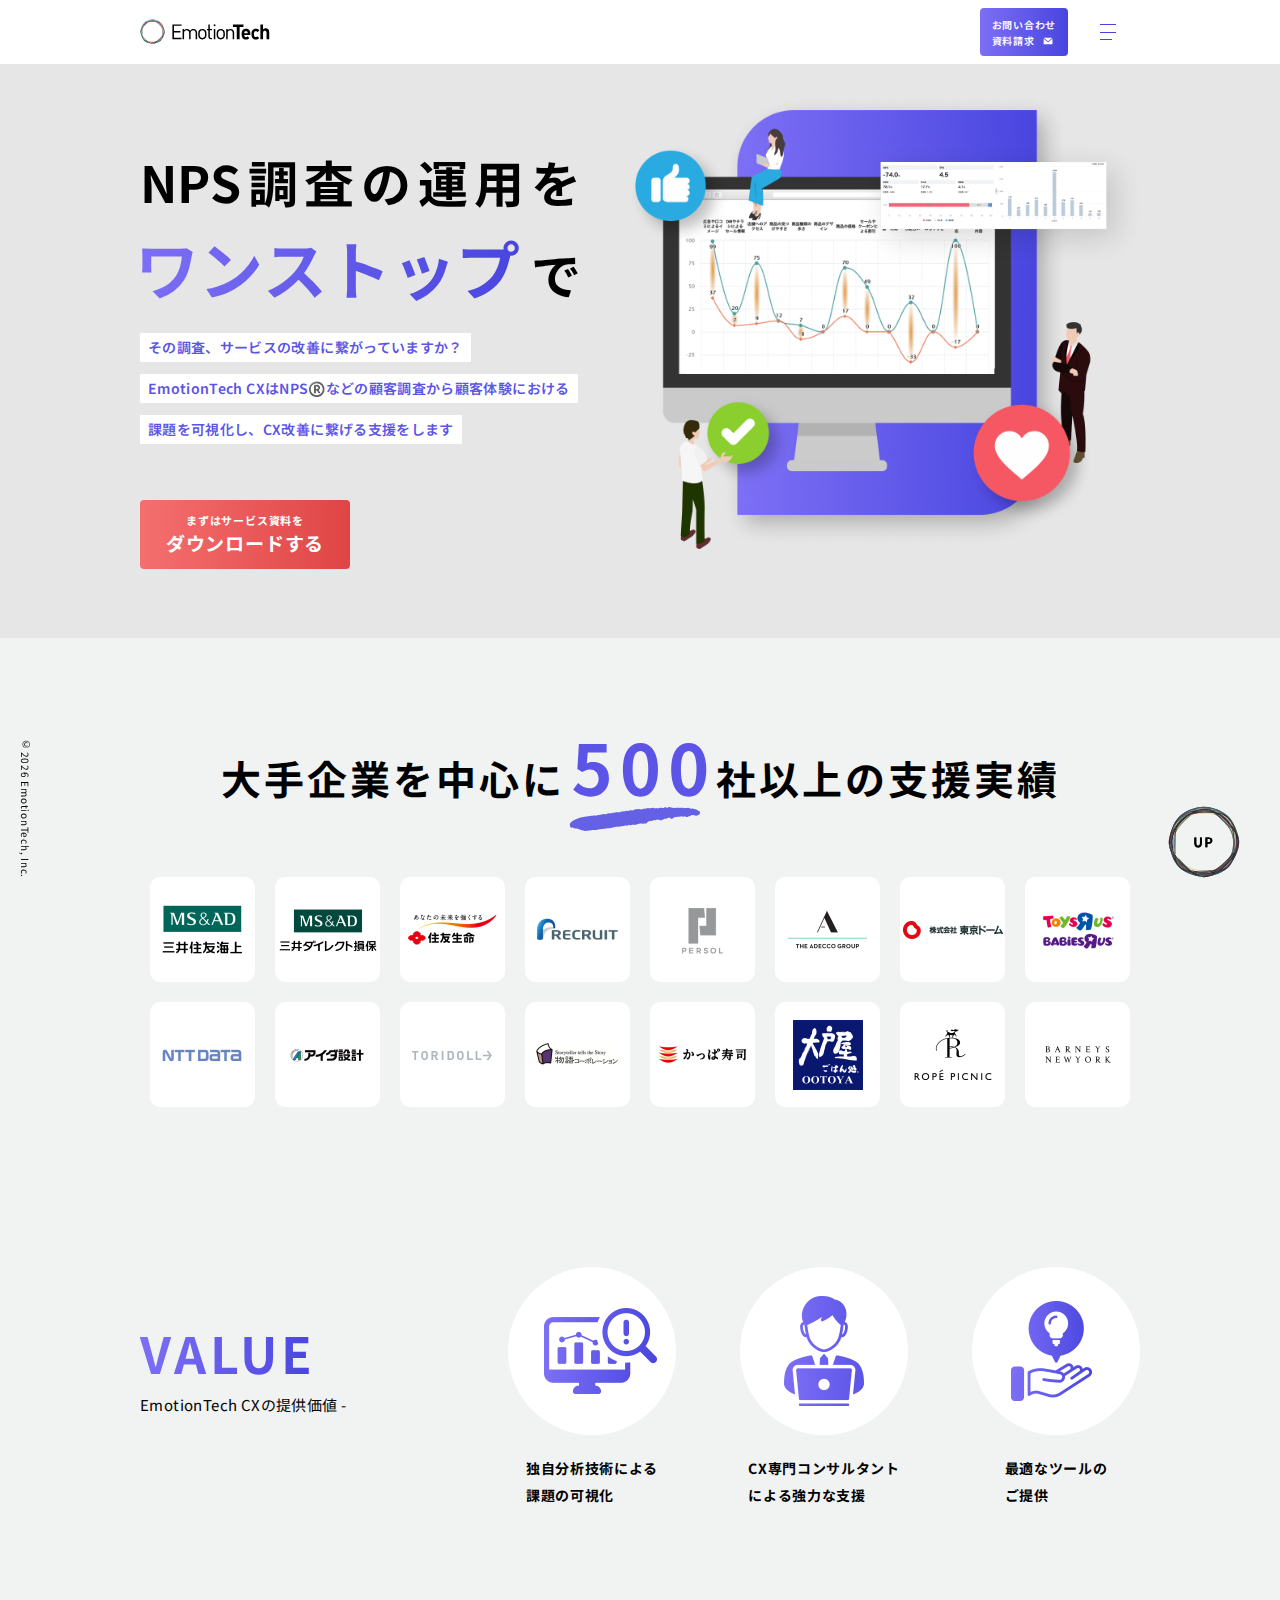
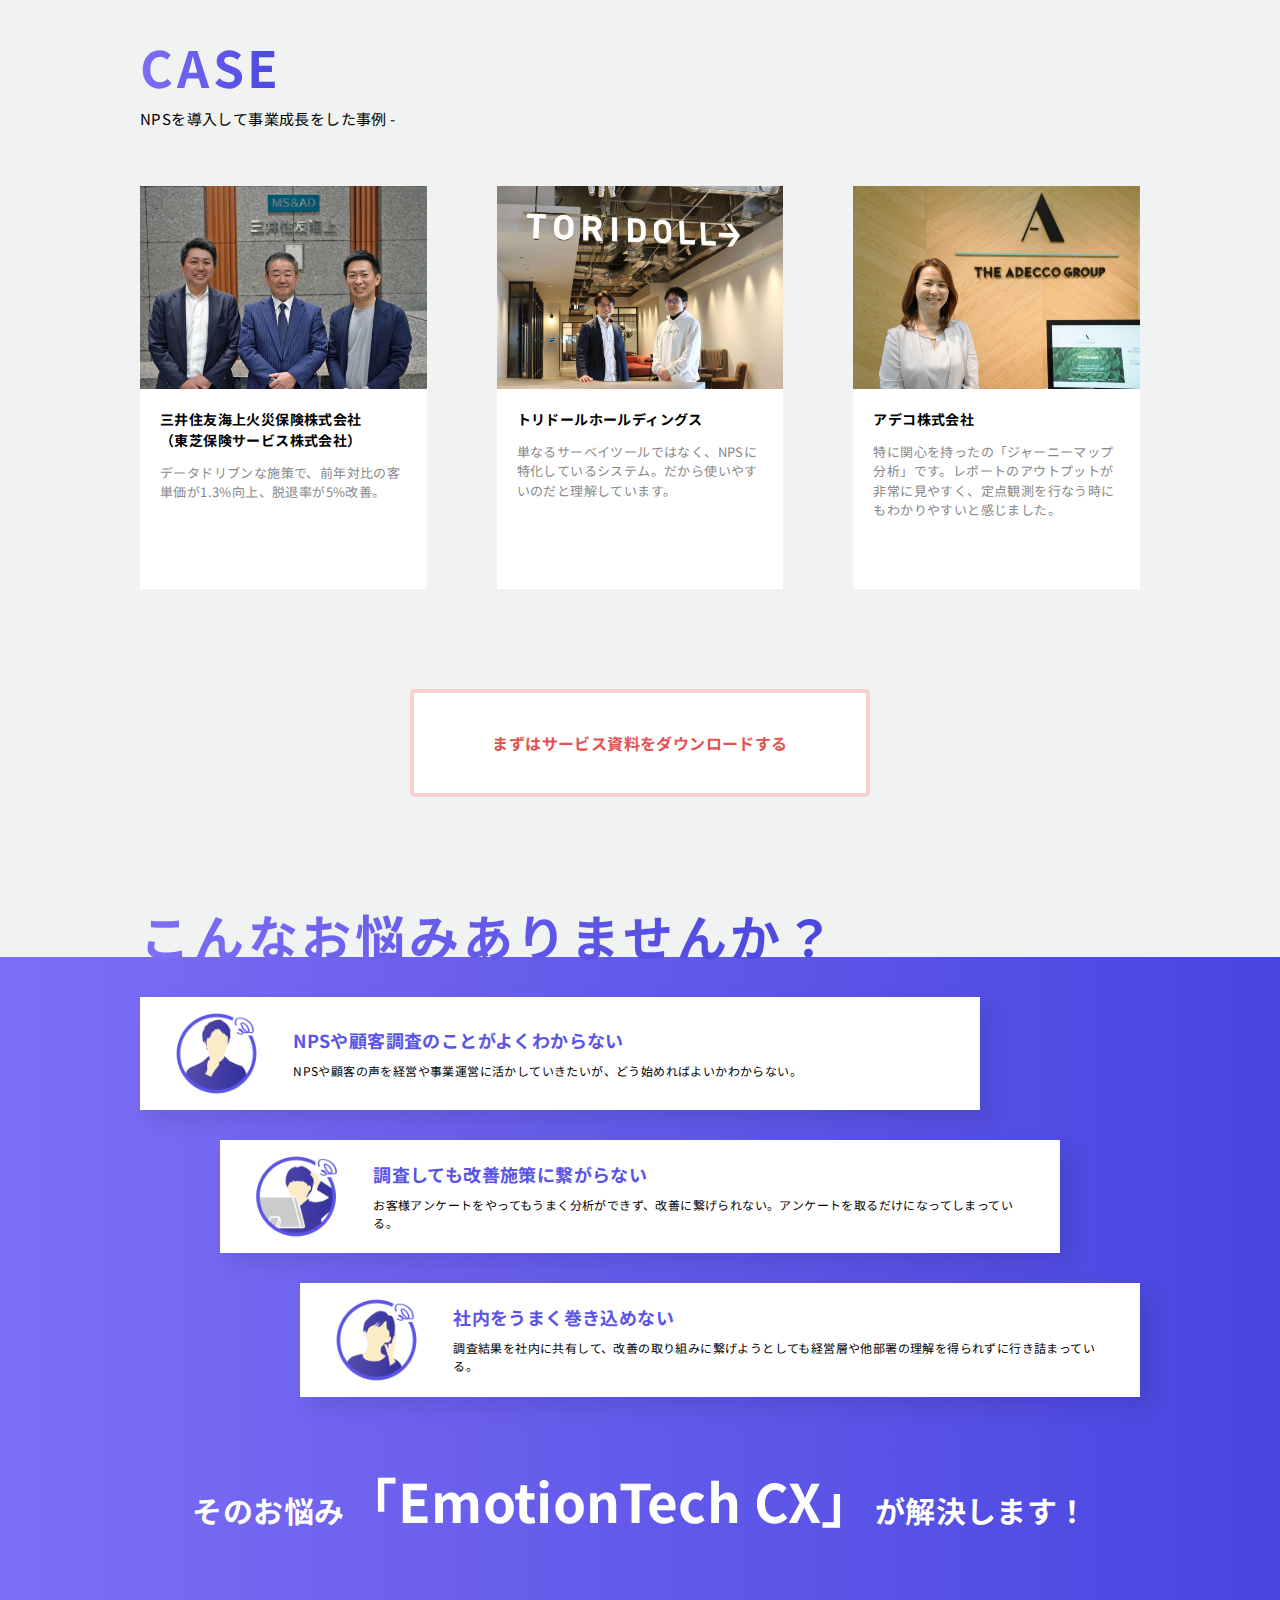
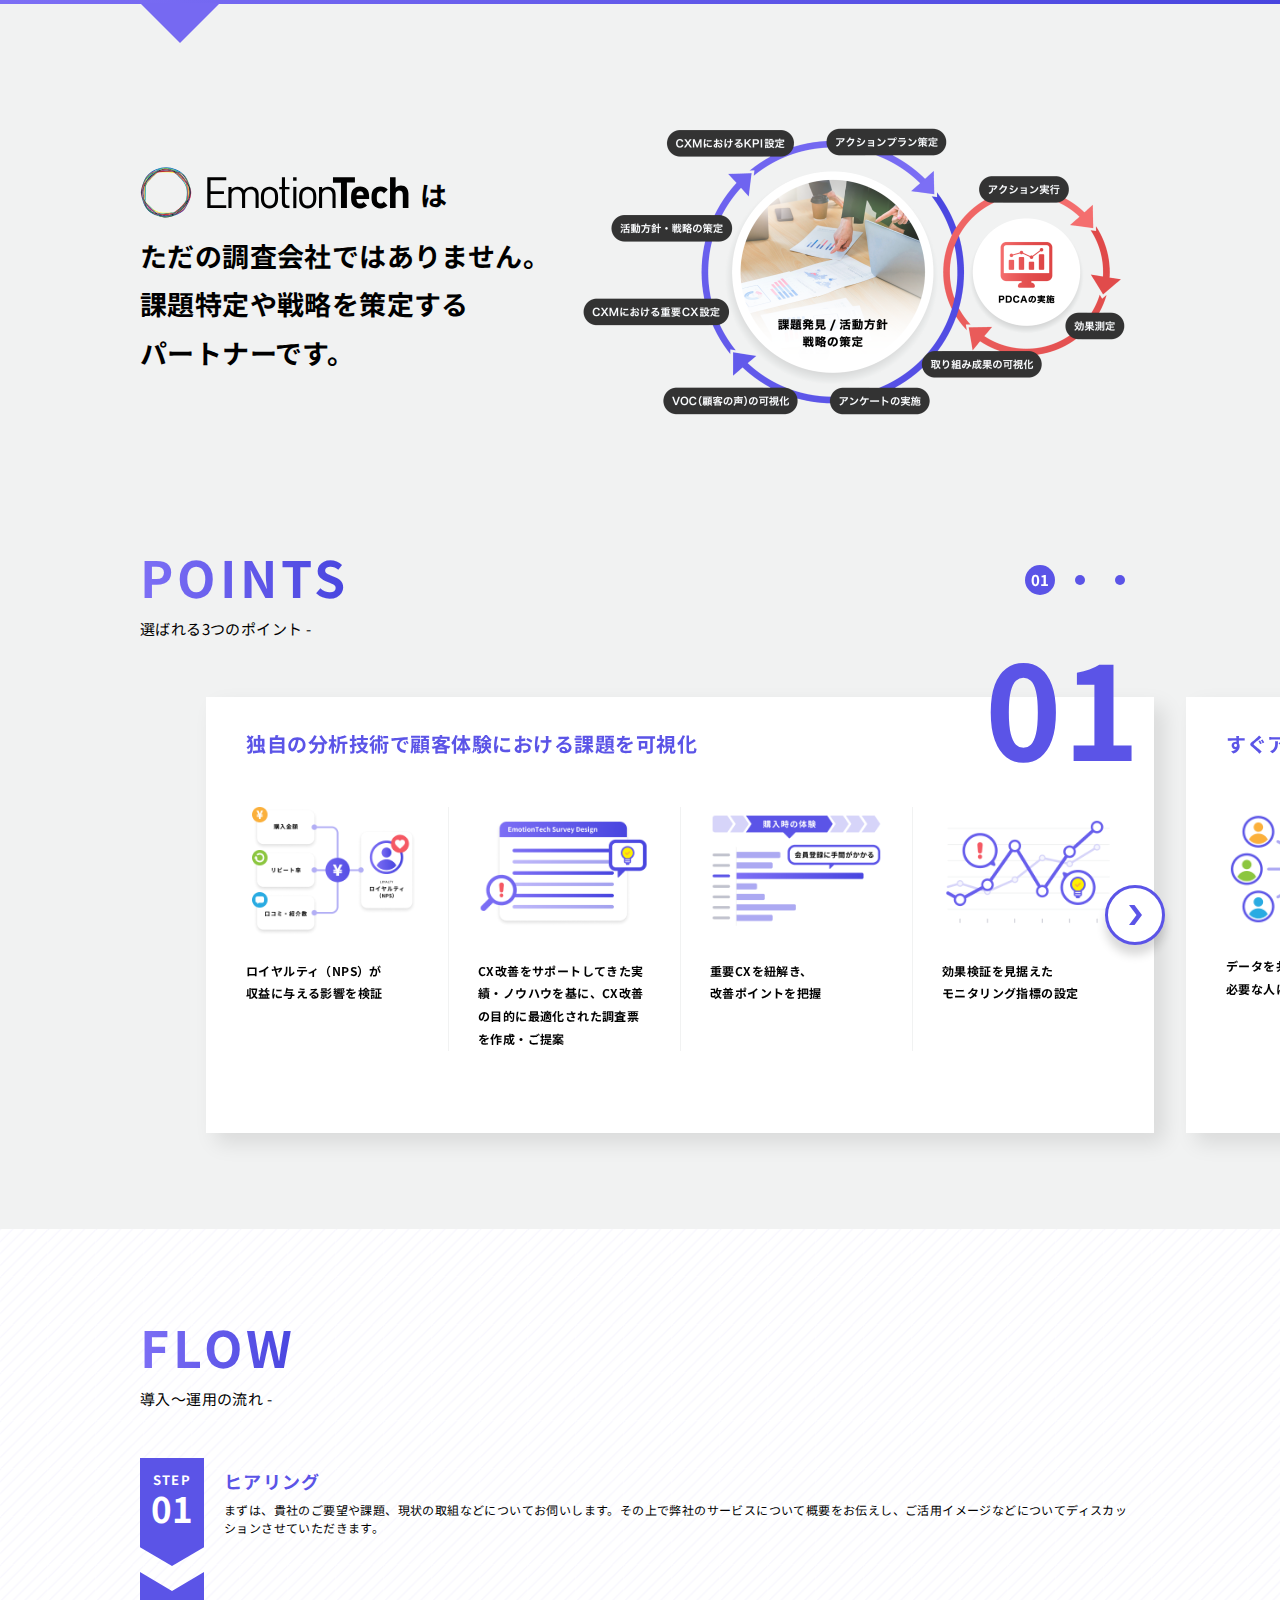
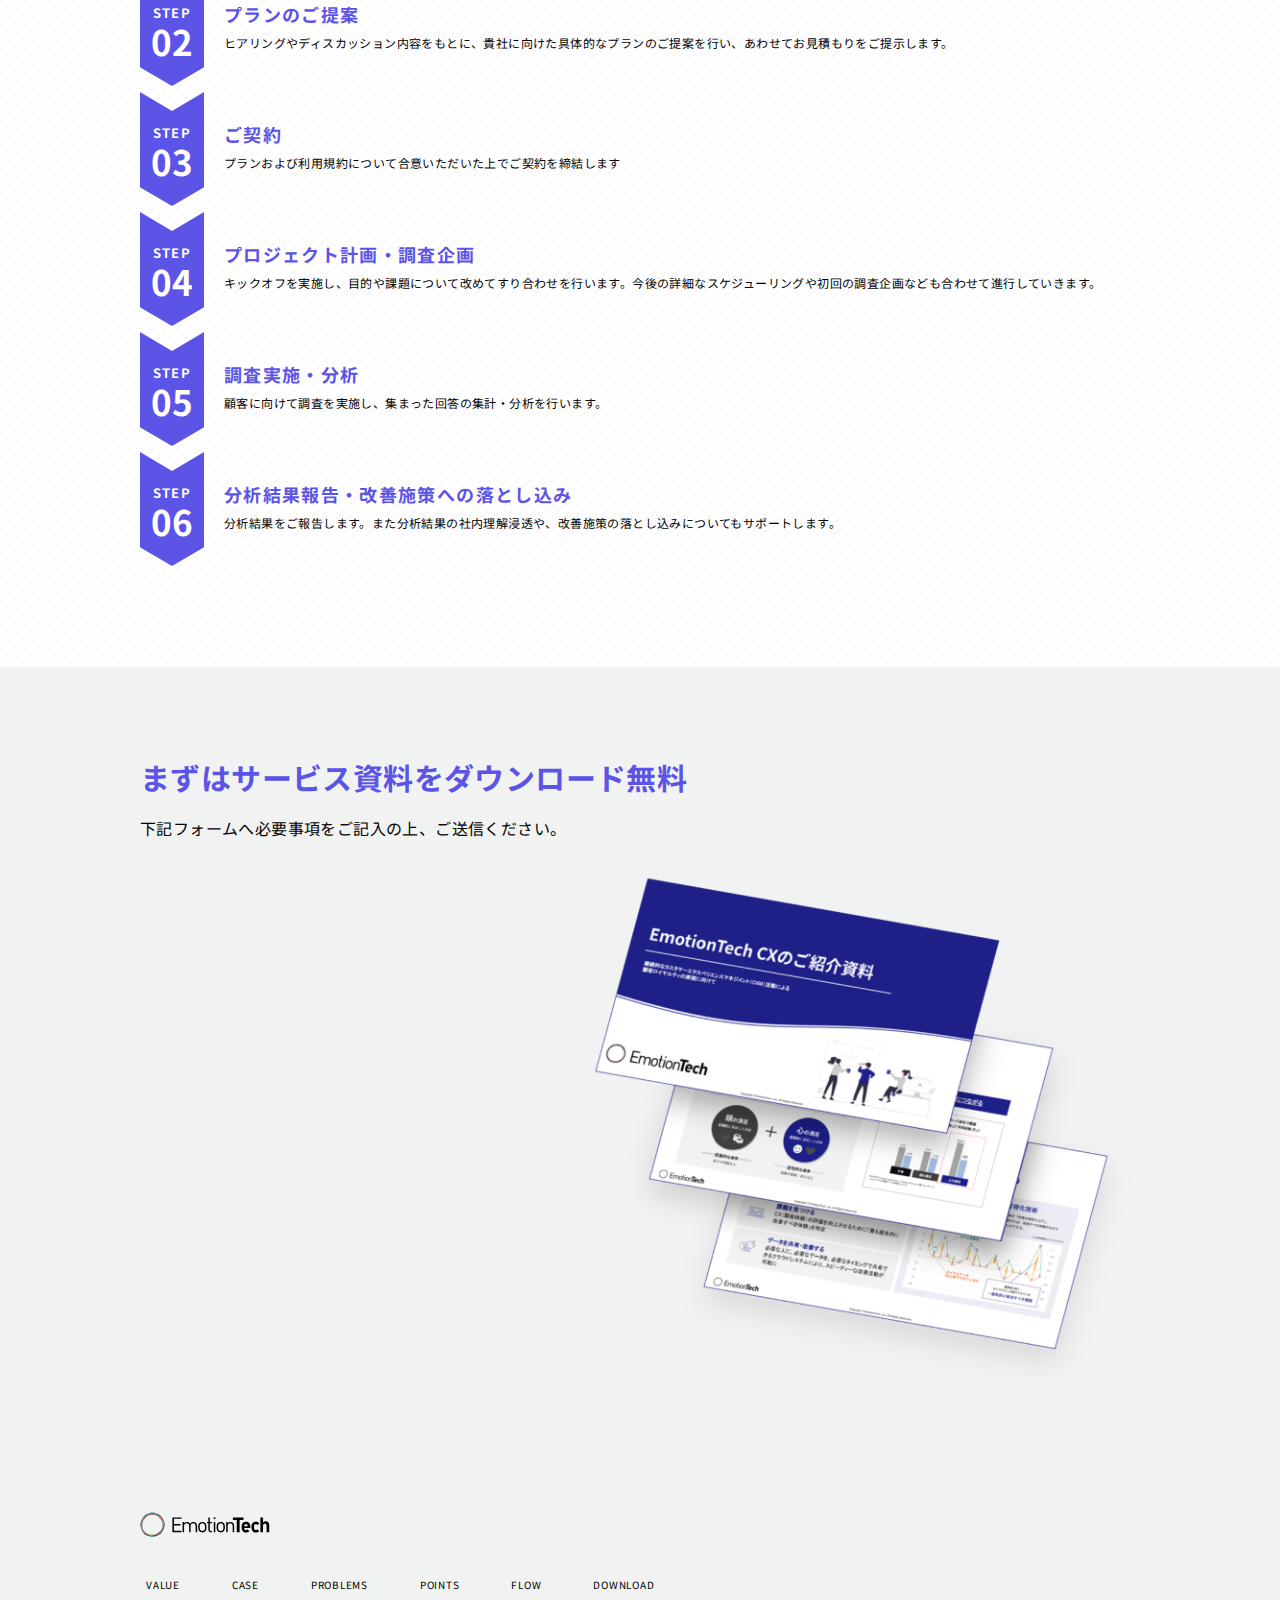
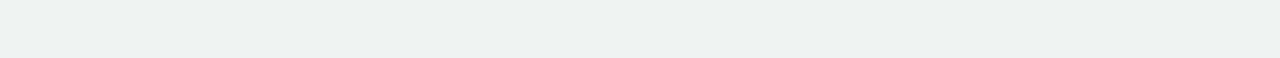
==== commit 8b9605c3: "[feature] リンクのホバー効果を調整" ====
--- a/lp/index.html
+++ b/lp/index.html
@@ -21,9 +21,6 @@
     <link rel="alternate" href="/feed" type="application/rss+xml">
     <link rel="stylesheet" href="./assets/css/reset.css">
     <link rel="stylesheet" href="./assets/css/style.css">
-    <link rel="stylesheet" href="./assets/css/jquery-ui.min.css">
-    <link rel="stylesheet" href="./assets/css/jquery-ui.structure.min.css">
-    <link rel="stylesheet" href="./assets/css/jquery-ui.theme.min.css">
     <link rel="stylesheet" href="./assets/css/slick.css">
     <link rel="stylesheet" href="./assets/css/slick-theme.css">
     <title>EmotionTech</title>
@@ -208,7 +205,7 @@
                   </li>
                 </ul>
               </div>
-              <a href="#Download" ontouchstart="" class="Case__buttonCTA"><span class="Case__buttonCTAText">まずはサービス資料をダウンロードする</span></a>
+              <p class="Case__buttonCTA"><a href="#Download" ontouchstart="" class="Case__buttonCTALink"><span class="Case__buttonCTALinkText">まずはサービス資料をダウンロードする</span></a></p>
             </div>
           </div>
         </section><!-- /導入事例 -->
--- a/lp/assets/css/style.css
+++ b/lp/assets/css/style.css
@@ -3,7 +3,7 @@
 CSS Name:     emotion-tech
 Description:    『株式会社エモーションテック』のLP
 Version:        1.0.0
-Last Update:    2023/04/26
+Last Update:    2023/07/02
 License:        GPL
 License URL:    http://www.gnu.org/licenses/gpl.html
 */
@@ -479,6 +479,48 @@
 }
 
 /* 共通 */
+.Header__logoLink:active {
+}
+/* スマホのみ */
+@media only screen and (max-width: 767px) {
+  .Header__logoLink:active {
+    opacity: .7;
+  }
+}
+/* タブレットのみ */
+@media only screen and (min-width: 768px) and (max-width: 1100px) {
+  .Header__logoLink:active {
+    opacity: .7;
+  }
+}
+/* PCのみ */
+@media only screen and (min-width: 1101px) {
+  .Header__logoLink:active {
+  }
+}
+
+/* 共通 */
+.Header__logoLink:hover {
+}
+/* スマホのみ */
+@media only screen and (max-width: 767px) {
+  .Header__logoLink:hover {
+  }
+}
+/* タブレットのみ */
+@media only screen and (min-width: 768px) and (max-width: 1100px) {
+  .Header__logoLink:hover {
+    opacity: .7;
+  }
+}
+/* PCのみ */
+@media only screen and (min-width: 1101px) {
+  .Header__logoLink:hover {
+    opacity: .7;
+  }
+}
+
+/* 共通 */
 .Header__logoImg {
 }
 /* スマホのみ */
@@ -536,6 +578,7 @@
 .Header__buttonContact {
   background: linear-gradient(270deg, var(--c-primary-gd-start) 0%, var(--c-primary-gd-end) 100%);
   display: block;
+  transition: all 0.2s ease-out;
 }
 /* スマホのみ */
 @media only screen and (max-width: 767px) {
@@ -559,6 +602,48 @@
     border-radius: var(--br-s);
     line-height: var(--lh-xxs);
     padding: 8px 12px;
+  }
+}
+
+/* 共通 */
+.Header__buttonContact:active {
+}
+/* スマホのみ */
+@media only screen and (max-width: 767px) {
+  .Header__buttonContact:active {
+    filter: brightness(120%);
+  }
+}
+/* タブレットのみ */
+@media only screen and (min-width: 768px) and (max-width: 1100px) {
+  .Header__buttonContact:active {
+    filter: brightness(120%);
+  }
+}
+/* PCのみ */
+@media only screen and (min-width: 1101px) {
+  .Header__buttonContact:active {
+  }
+}
+
+/* 共通 */
+.Header__buttonContact:hover {
+}
+/* スマホのみ */
+@media only screen and (max-width: 767px) {
+  .Header__buttonContact:hover {
+  }
+}
+/* タブレットのみ */
+@media only screen and (min-width: 768px) and (max-width: 1100px) {
+  .Header__buttonContact:hover {
+    filter: brightness(120%);
+  }
+}
+/* PCのみ */
+@media only screen and (min-width: 1101px) {
+  .Header__buttonContact:hover {
+    filter: brightness(120%);
   }
 }
 
@@ -713,6 +798,87 @@
 }
 
 /* 共通 */
+.GNav__buttonHamburgerIcon::before {
+  background-color: var(--c-white);
+  content: "";
+  display: block;
+  position: absolute;
+  transition: all 0.2s ease-out;
+}
+/* スマホのみ */
+@media only screen and (max-width: 767px) {
+  .GNav__buttonHamburgerIcon::before {
+    border-radius: var(--br-s);
+    height: 40px;
+    left: calc(50% - calc(40px / 2));
+    top: calc(50% - calc(40px / 2));
+    width: 40px;
+  }
+}
+/* タブレットのみ */
+@media only screen and (min-width: 768px) and (max-width: 1100px) {
+  .GNav__buttonHamburgerIcon::before {
+    border-radius: var(--br-s);
+    height: 40px;
+    left: calc(50% - calc(40px / 2));
+    top: calc(50% - calc(40px / 2));
+    width: 40px;
+  }
+}
+/* PCのみ */
+@media only screen and (min-width: 1101px) {
+  .GNav__buttonHamburgerIcon::before {
+    border-radius: var(--br-s);
+    height: 40px;
+    left: calc(50% - calc(40px / 2));
+    top: calc(50% - calc(40px / 2));
+    width: 40px;
+  }
+}
+
+/* 共通 */
+.GNav__buttonHamburger:active .GNav__buttonHamburgerIcon::before {
+}
+/* スマホのみ */
+@media only screen and (max-width: 767px) {
+  .GNav__buttonHamburger:active .GNav__buttonHamburgerIcon::before {
+    background-color: rgba(var(--c-primary-rgb), .18);
+  }
+}
+/* タブレットのみ */
+@media only screen and (min-width: 768px) and (max-width: 1100px) {
+  .GNav__buttonHamburger:active .GNav__buttonHamburgerIcon::before {
+    background-color: rgba(var(--c-primary-rgb), .18);
+  }
+}
+/* PCのみ */
+@media only screen and (min-width: 1101px) {
+  .GNav__buttonHamburger:active .GNav__buttonHamburgerIcon::before {
+  }
+}
+
+/* 共通 */
+.GNav__buttonHamburger:hover .GNav__buttonHamburgerIcon::before {
+}
+/* スマホのみ */
+@media only screen and (max-width: 767px) {
+  .GNav__buttonHamburger:hover .GNav__buttonHamburgerIcon::before {
+  }
+}
+/* タブレットのみ */
+@media only screen and (min-width: 768px) and (max-width: 1100px) {
+  .GNav__buttonHamburger:hover .GNav__buttonHamburgerIcon::before {
+    background-color: rgba(var(--c-primary-rgb), .18);
+  }
+}
+/* PCのみ */
+@media only screen and (min-width: 1101px) {
+  .GNav__buttonHamburger:hover .GNav__buttonHamburgerIcon::before {
+    background-color: rgba(var(--c-primary-rgb), .18);
+  }
+}
+
+/* 共通 */
 .GNav__buttonHamburgerIconLine {
   background-color: var(--c-primary-hamburger);
   position: absolute;
@@ -1423,6 +1589,7 @@
   background: linear-gradient(270deg, var(--c-secondary-gd-start) 0%, var(--c-secondary-gd-end) 100%);
   display: block;
   text-align: center;
+  transition: all 0.2s ease-out;
 }
 /* スマホのみ */
 @media only screen and (max-width: 767px) {
@@ -1449,6 +1616,48 @@
     line-height: var(--lh-xxs);
     padding: 12px 22px;
     width: 210px;
+  }
+}
+
+/* 共通 */
+.MainVisual__buttonCTA:active {
+}
+/* スマホのみ */
+@media only screen and (max-width: 767px) {
+  .MainVisual__buttonCTA:active {
+    filter: brightness(110%);
+  }
+}
+/* タブレットのみ */
+@media only screen and (min-width: 768px) and (max-width: 1100px) {
+  .MainVisual__buttonCTA:active {
+    filter: brightness(110%);
+  }
+}
+/* PCのみ */
+@media only screen and (min-width: 1101px) {
+  .MainVisual__buttonCTA:active {
+  }
+}
+
+/* 共通 */
+.MainVisual__buttonCTA:hover {
+}
+/* スマホのみ */
+@media only screen and (max-width: 767px) {
+  .MainVisual__buttonCTA:hover {
+  }
+}
+/* タブレットのみ */
+@media only screen and (min-width: 768px) and (max-width: 1100px) {
+  .MainVisual__buttonCTA:hover {
+    filter: brightness(110%);
+  }
+}
+/* PCのみ */
+@media only screen and (min-width: 1101px) {
+  .MainVisual__buttonCTA:hover {
+    filter: brightness(110%);
   }
 }
 
@@ -2476,14 +2685,44 @@
 
 /* 共通 */
 .Case__buttonCTA {
-  background-color: var(--c-white);
+}
+/* スマホのみ */
+@media only screen and (max-width: 767px) {
+  .Case__buttonCTA {
+    margin-left: auto;
+    margin-right: auto;
+  }
+}
+/* タブレットのみ */
+@media only screen and (min-width: 768px) and (max-width: 1100px) {
+  .Case__buttonCTA {
+    margin-left: auto;
+    margin-right: auto;
+  }
+}
+/* PCのみ */
+@media only screen and (min-width: 1101px) {
+  .Case__buttonCTA {
+    margin-left: auto;
+    margin-right: auto;
+  }
+}
+
+/* 共通 */
+.Case__buttonCTALink {
+  background: linear-gradient(270deg, #f7d1d1 0%, #f7d1d1 100%);
+  background-clip: border-box;
+  background-origin: border-box;
   display: block;
+  position: relative;
   text-align: center;
-}
-/* スマホのみ */
-@media only screen and (max-width: 767px) {
-  .Case__buttonCTA {
-    border: 4px solid #f7d1d1;
+  transition: all .24s ease-out;
+  z-index: 0;
+}
+/* スマホのみ */
+@media only screen and (max-width: 767px) {
+  .Case__buttonCTALink {
+    border: 4px solid var(--c-ghost);
     border-radius: var(--br-s);
     margin-left: auto;
     margin-right: auto;
@@ -2493,8 +2732,8 @@
 }
 /* タブレットのみ */
 @media only screen and (min-width: 768px) and (max-width: 1100px) {
-  .Case__buttonCTA {
-    border: 4px solid #f7d1d1;
+  .Case__buttonCTALink {
+    border: 4px solid var(--c-ghost);
     border-radius: var(--br-s);
     margin-left: auto;
     margin-right: auto;
@@ -2504,8 +2743,8 @@
 }
 /* PCのみ */
 @media only screen and (min-width: 1101px) {
-  .Case__buttonCTA {
-    border: 4px solid #f7d1d1;
+  .Case__buttonCTALink {
+    border: 4px solid var(--c-ghost);
     border-radius: var(--br-s);
     margin-left: auto;
     margin-right: auto;
@@ -2515,26 +2754,246 @@
 }
 
 /* 共通 */
-.Case__buttonCTAText {
+.Case__buttonCTALink:active {
+}
+/* スマホのみ */
+@media only screen and (max-width: 767px) {
+  .Case__buttonCTALink:active {
+    background: linear-gradient(270deg, var(--c-secondary-gd-start) 0%, var(--c-secondary-gd-end) 100%);
+    background-clip: border-box;
+    background-origin: border-box;
+  }
+}
+/* タブレットのみ */
+@media only screen and (min-width: 768px) and (max-width: 1100px) {
+  .Case__buttonCTALink:active {
+    background: linear-gradient(270deg, var(--c-secondary-gd-start) 0%, var(--c-secondary-gd-end) 100%);
+    background-clip: border-box;
+    background-origin: border-box;
+  }
+}
+/* PCのみ */
+@media only screen and (min-width: 1101px) {
+  .Case__buttonCTALink:active {
+  }
+}
+
+/* 共通 */
+.Case__buttonCTALink:hover {
+}
+/* スマホのみ */
+@media only screen and (max-width: 767px) {
+  .Case__buttonCTALink:hover {
+  }
+}
+/* タブレットのみ */
+@media only screen and (min-width: 768px) and (max-width: 1100px) {
+  .Case__buttonCTALink:hover {
+    background: linear-gradient(270deg, var(--c-secondary-gd-start) 0%, var(--c-secondary-gd-end) 100%);
+    background-clip: border-box;
+    background-origin: border-box;
+  }
+}
+/* PCのみ */
+@media only screen and (min-width: 1101px) {
+  .Case__buttonCTALink:hover {
+    background: linear-gradient(270deg, var(--c-secondary-gd-start) 0%, var(--c-secondary-gd-end) 100%);
+    background-clip: border-box;
+    background-origin: border-box;
+  }
+}
+
+/* 共通 */
+.Case__buttonCTALink::before,
+.Case__buttonCTALink::after {
+  content: "";
+  display: block;
+  position: absolute;
+  transition: all .24s;
+}
+/* スマホのみ */
+@media only screen and (max-width: 767px) {
+  .Case__buttonCTALink::before,
+.Case__buttonCTALink::after {
+  height: 100%;
+  left: 0;
+  opacity: 1;
+  top: 0;
+  width: 100%;
+  }
+}
+/* タブレットのみ */
+@media only screen and (min-width: 768px) and (max-width: 1100px) {
+  .Case__buttonCTALink::before,
+.Case__buttonCTALink::after {
+  height: 100%;
+  left: 0;
+  opacity: 1;
+  top: 0;
+  width: 100%;
+  }
+}
+/* PCのみ */
+@media only screen and (min-width: 1101px) {
+  .Case__buttonCTALink::before,
+.Case__buttonCTALink::after {
+  height: 100%;
+  left: 0;
+  opacity: 1;
+  top: 0;
+  width: 100%;
+  }
+}
+
+/* 共通 */
+.Case__buttonCTALink::before {
+  background: linear-gradient(270deg, var(--c-white) 0%, var(--c-white) 100%);
+  transition: all .24s ease-out;
+  z-index: -1;
+}
+/* スマホのみ */
+@media only screen and (max-width: 767px) {
+  .Case__buttonCTALink::before {
+  }
+}
+/* タブレットのみ */
+@media only screen and (min-width: 768px) and (max-width: 1100px) {
+  .Case__buttonCTALink::before {
+  }
+}
+/* PCのみ */
+@media only screen and (min-width: 1101px) {
+  .Case__buttonCTALink::before {
+  }
+}
+
+/* 共通 */
+.Case__buttonCTALink::after {
+  background: linear-gradient(270deg, var(--c-secondary-gd-start) 0%, var(--c-secondary-gd-end) 100%);
+  z-index: -2;
+}
+/* スマホのみ */
+@media only screen and (max-width: 767px) {
+  .Case__buttonCTALink::after {
+  }
+}
+/* タブレットのみ */
+@media only screen and (min-width: 768px) and (max-width: 1100px) {
+  .Case__buttonCTALink::after {
+  }
+}
+/* PCのみ */
+@media only screen and (min-width: 1101px) {
+  .Case__buttonCTALink::after {
+  }
+}
+
+/* 共通 */
+.Case__buttonCTALink:active::before {
+}
+/* スマホのみ */
+@media only screen and (max-width: 767px) {
+  .Case__buttonCTALink:active::before {
+    opacity: 0;
+  }
+}
+/* タブレットのみ */
+@media only screen and (min-width: 768px) and (max-width: 1100px) {
+  .Case__buttonCTALink:active::before {
+    opacity: 0;
+  }
+}
+/* PCのみ */
+@media only screen and (min-width: 1101px) {
+  .Case__buttonCTALink:active::before {
+  }
+}
+
+/* 共通 */
+.Case__buttonCTALink:hover::before {
+}
+/* スマホのみ */
+@media only screen and (max-width: 767px) {
+  .Case__buttonCTALink:hover::before {
+  }
+}
+/* タブレットのみ */
+@media only screen and (min-width: 768px) and (max-width: 1100px) {
+  .Case__buttonCTALink:hover::before {
+    opacity: 0;
+  }
+}
+/* PCのみ */
+@media only screen and (min-width: 1101px) {
+  .Case__buttonCTALink:hover::before {
+    opacity: 0;
+  }
+}
+
+/* 共通 */
+.Case__buttonCTALinkText {
   color: var(--c-secondary);
   font-weight: var(--fw-bold);
-}
-/* スマホのみ */
-@media only screen and (max-width: 767px) {
-  .Case__buttonCTAText {
+  transition: all .24s ease-out;
+}
+/* スマホのみ */
+@media only screen and (max-width: 767px) {
+  .Case__buttonCTALinkText {
     font-size: var(--fs-m);
   }
 }
 /* タブレットのみ */
 @media only screen and (min-width: 768px) and (max-width: 1100px) {
-  .Case__buttonCTAText {
+  .Case__buttonCTALinkText {
     font-size: var(--fs-m);
   }
 }
 /* PCのみ */
 @media only screen and (min-width: 1101px) {
-  .Case__buttonCTAText {
+  .Case__buttonCTALinkText {
     font-size: var(--fs-m);
+  }
+}
+
+/* 共通 */
+.Case__buttonCTALink:active .Case__buttonCTALinkText {
+}
+/* スマホのみ */
+@media only screen and (max-width: 767px) {
+  .Case__buttonCTALink:active .Case__buttonCTALinkText {
+    color: var(--c-white);
+  }
+}
+/* タブレットのみ */
+@media only screen and (min-width: 768px) and (max-width: 1100px) {
+  .Case__buttonCTALink:active .Case__buttonCTALinkText {
+    color: var(--c-white);
+  }
+}
+/* PCのみ */
+@media only screen and (min-width: 1101px) {
+  .Case__buttonCTALink:active .Case__buttonCTALinkText {
+  }
+}
+
+/* 共通 */
+.Case__buttonCTALink:hover .Case__buttonCTALinkText {
+}
+/* スマホのみ */
+@media only screen and (max-width: 767px) {
+  .Case__buttonCTALink:hover .Case__buttonCTALinkText {
+  }
+}
+/* タブレットのみ */
+@media only screen and (min-width: 768px) and (max-width: 1100px) {
+  .Case__buttonCTALink:hover .Case__buttonCTALinkText {
+    color: var(--c-white);
+  }
+}
+/* PCのみ */
+@media only screen and (min-width: 1101px) {
+  .Case__buttonCTALink:hover .Case__buttonCTALinkText {
+    color: var(--c-white);
   }
 }
 /* ----------▲▲ 導入事例 ▲▲---------- */
@@ -2597,14 +3056,14 @@
 @media only screen and (min-width: 768px) and (max-width: 1100px) {
   .Problem__title {
     left: 0;
-    top: -95px;
+    top: -99px;
   }
 }
 /* PCのみ */
 @media only screen and (min-width: 1101px) {
   .Problem__title {
     left: 0;
-    top: -95px;
+    top: -99px;
   }
 }
 
@@ -3579,7 +4038,7 @@
 /* 共通 */
 .slick-arrow {
   position: relative;
-  transition: all .3s;
+  transition: all 0.2s ease-out;
   z-index: 1;
 }
 /* スマホのみ */
@@ -3609,6 +4068,7 @@
 .slick-arrow::after {
   content: "";
   display: block;
+  transition: all 0.2s ease-out;
 }
 /* スマホのみ */
 @media only screen and (max-width: 767px) {
@@ -3633,6 +4093,7 @@
 .slick-arrow::before {
   background-color: var(--c-white);
   border-radius: var(--br-o);
+  content: "" !important;
   height: inherit;
   opacity: 1 !important;
 }
@@ -3795,6 +4256,48 @@
 /* PCのみ */
 @media only screen and (min-width: 1101px) {
   .Point__featureList:has(.slick-slide:last-of-type.slick-current) .slick-next {
+  }
+}
+
+/* 共通 */
+.slick-arrow:active::before {
+}
+/* スマホのみ */
+@media only screen and (max-width: 767px) {
+  .slick-arrow:active::before {
+    background-color: #e1e0fb !important;
+  }
+}
+/* タブレットのみ */
+@media only screen and (min-width: 768px) and (max-width: 1100px) {
+  .slick-arrow:active::before {
+    background-color: #e1e0fb !important;
+  }
+}
+/* PCのみ */
+@media only screen and (min-width: 1101px) {
+  .slick-arrow:active::before {
+  }
+}
+
+/* 共通 */
+.slick-arrow:hover::before {
+}
+/* スマホのみ */
+@media only screen and (max-width: 767px) {
+  .slick-arrow:hover::before {
+  }
+}
+/* タブレットのみ */
+@media only screen and (min-width: 768px) and (max-width: 1100px) {
+  .slick-arrow:hover::before {
+    background-color: #e1e0fb !important;
+  }
+}
+/* PCのみ */
+@media only screen and (min-width: 1101px) {
+  .slick-arrow:hover::before {
+    background-color: #e1e0fb !important;
   }
 }
 
@@ -3986,6 +4489,46 @@
 }
 
 /* 共通 */
+.slick-dots li:not(.slick-active) button:active:before {
+}
+/* スマホのみ */
+@media only screen and (max-width: 767px) {
+  .slick-dots li:not(.slick-active) button:active:before {
+  }
+}
+/* タブレットのみ */
+@media only screen and (min-width: 768px) and (max-width: 1100px) {
+  .slick-dots li:not(.slick-active) button:active:before {
+  }
+}
+/* PCのみ */
+@media only screen and (min-width: 1101px) {
+  .slick-dots li:not(.slick-active) button:active:before {
+  }
+}
+
+/* 共通 */
+.slick-dots li:not(.slick-active) button:hover:before {
+}
+/* スマホのみ */
+@media only screen and (max-width: 767px) {
+  .slick-dots li:not(.slick-active) button:hover:before {
+  }
+}
+/* タブレットのみ */
+@media only screen and (min-width: 768px) and (max-width: 1100px) {
+  .slick-dots li:not(.slick-active) button:hover:before {
+    filter: brightness(72%);
+  }
+}
+/* PCのみ */
+@media only screen and (min-width: 1101px) {
+  .slick-dots li:not(.slick-active) button:hover:before {
+    filter: brightness(72%);
+  }
+}
+
+/* 共通 */
 .Point__featureListItem {
   /* counter-increment: Point__featureInfoList; */
   position: relative;
@@ -6163,6 +6706,48 @@
 /* PCのみ */
 @media only screen and (min-width: 1101px) {
   .Footer__logoLink {
+  }
+}
+
+/* 共通 */
+.Footer__logoLink:active {
+}
+/* スマホのみ */
+@media only screen and (max-width: 767px) {
+  .Footer__logoLink:active {
+    opacity: .7;
+  }
+}
+/* タブレットのみ */
+@media only screen and (min-width: 768px) and (max-width: 1100px) {
+  .Footer__logoLink:active {
+    opacity: .7;
+  }
+}
+/* PCのみ */
+@media only screen and (min-width: 1101px) {
+  .Footer__logoLink:active {
+  }
+}
+
+/* 共通 */
+.Footer__logoLink:hover {
+}
+/* スマホのみ */
+@media only screen and (max-width: 767px) {
+  .Footer__logoLink:hover {
+  }
+}
+/* タブレットのみ */
+@media only screen and (min-width: 768px) and (max-width: 1100px) {
+  .Footer__logoLink:hover {
+    opacity: .7;
+  }
+}
+/* PCのみ */
+@media only screen and (min-width: 1101px) {
+  .Footer__logoLink:hover {
+    opacity: .7;
   }
 }
 
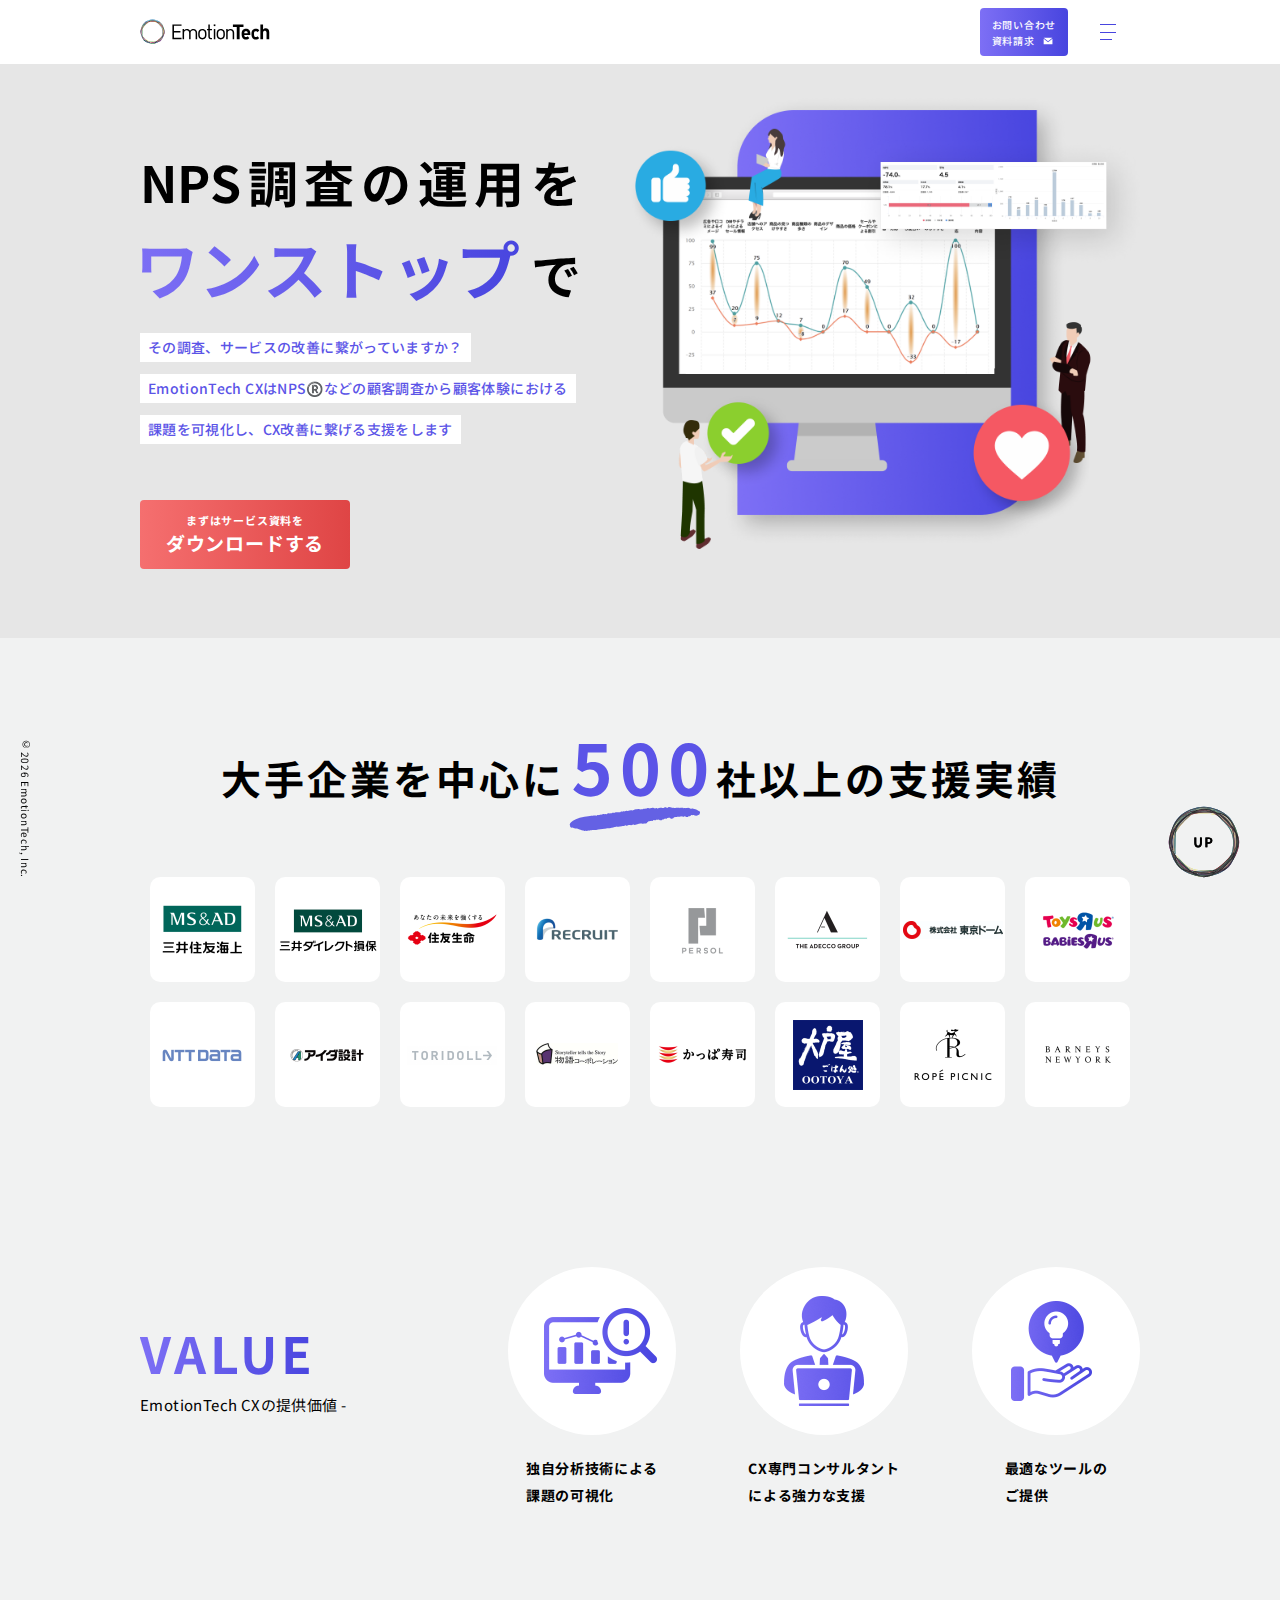
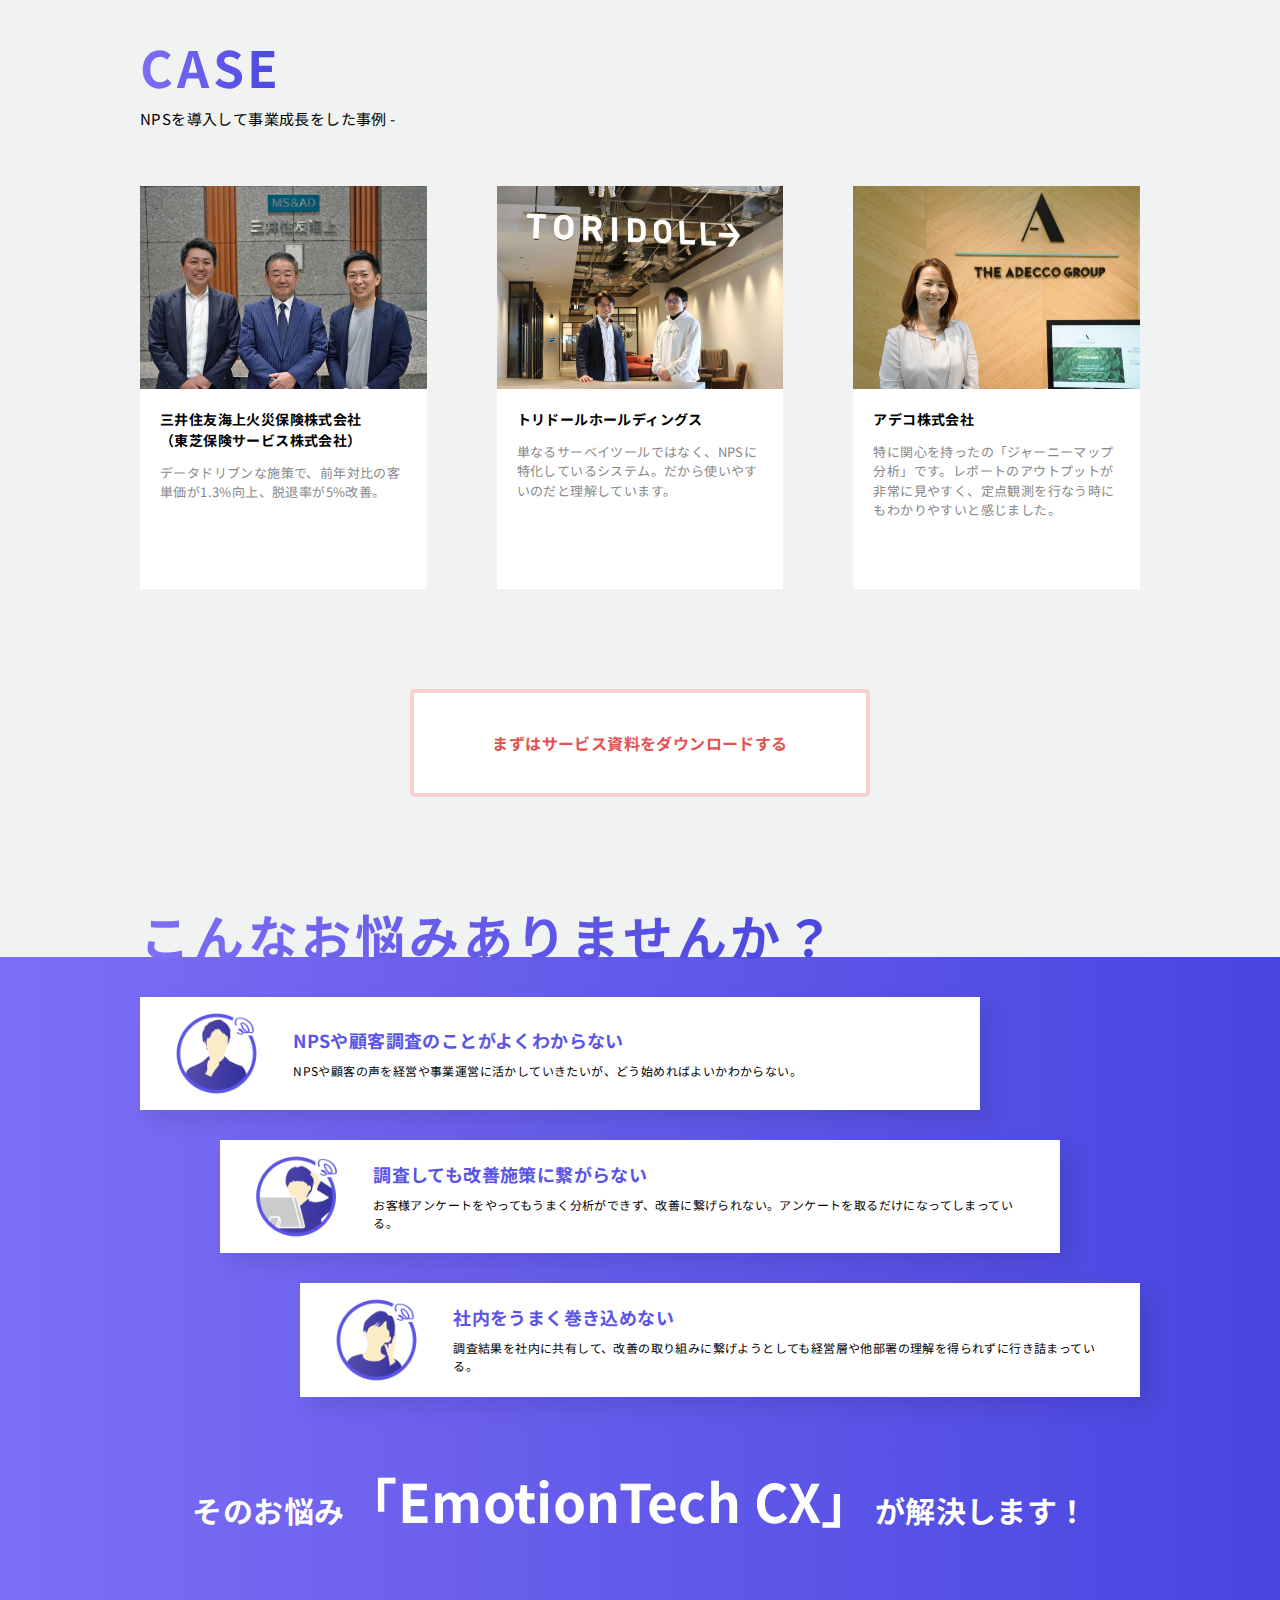
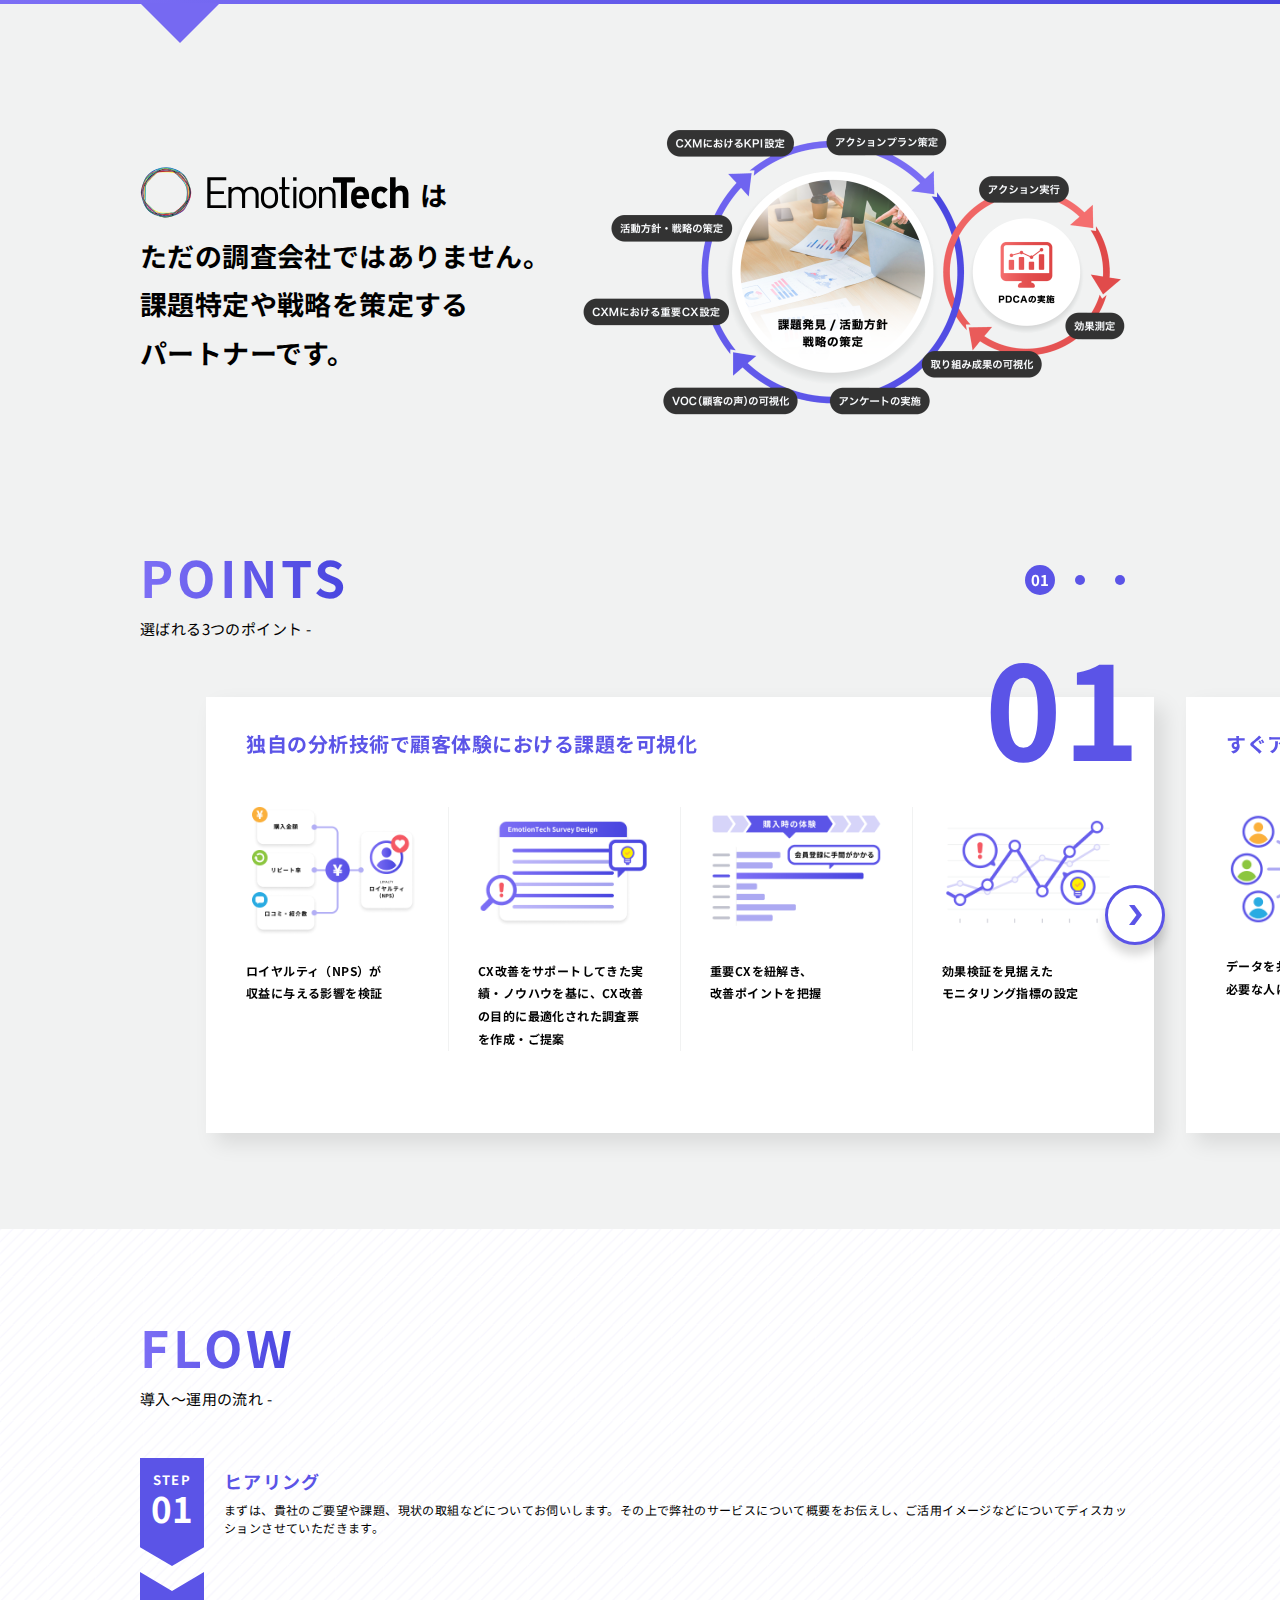
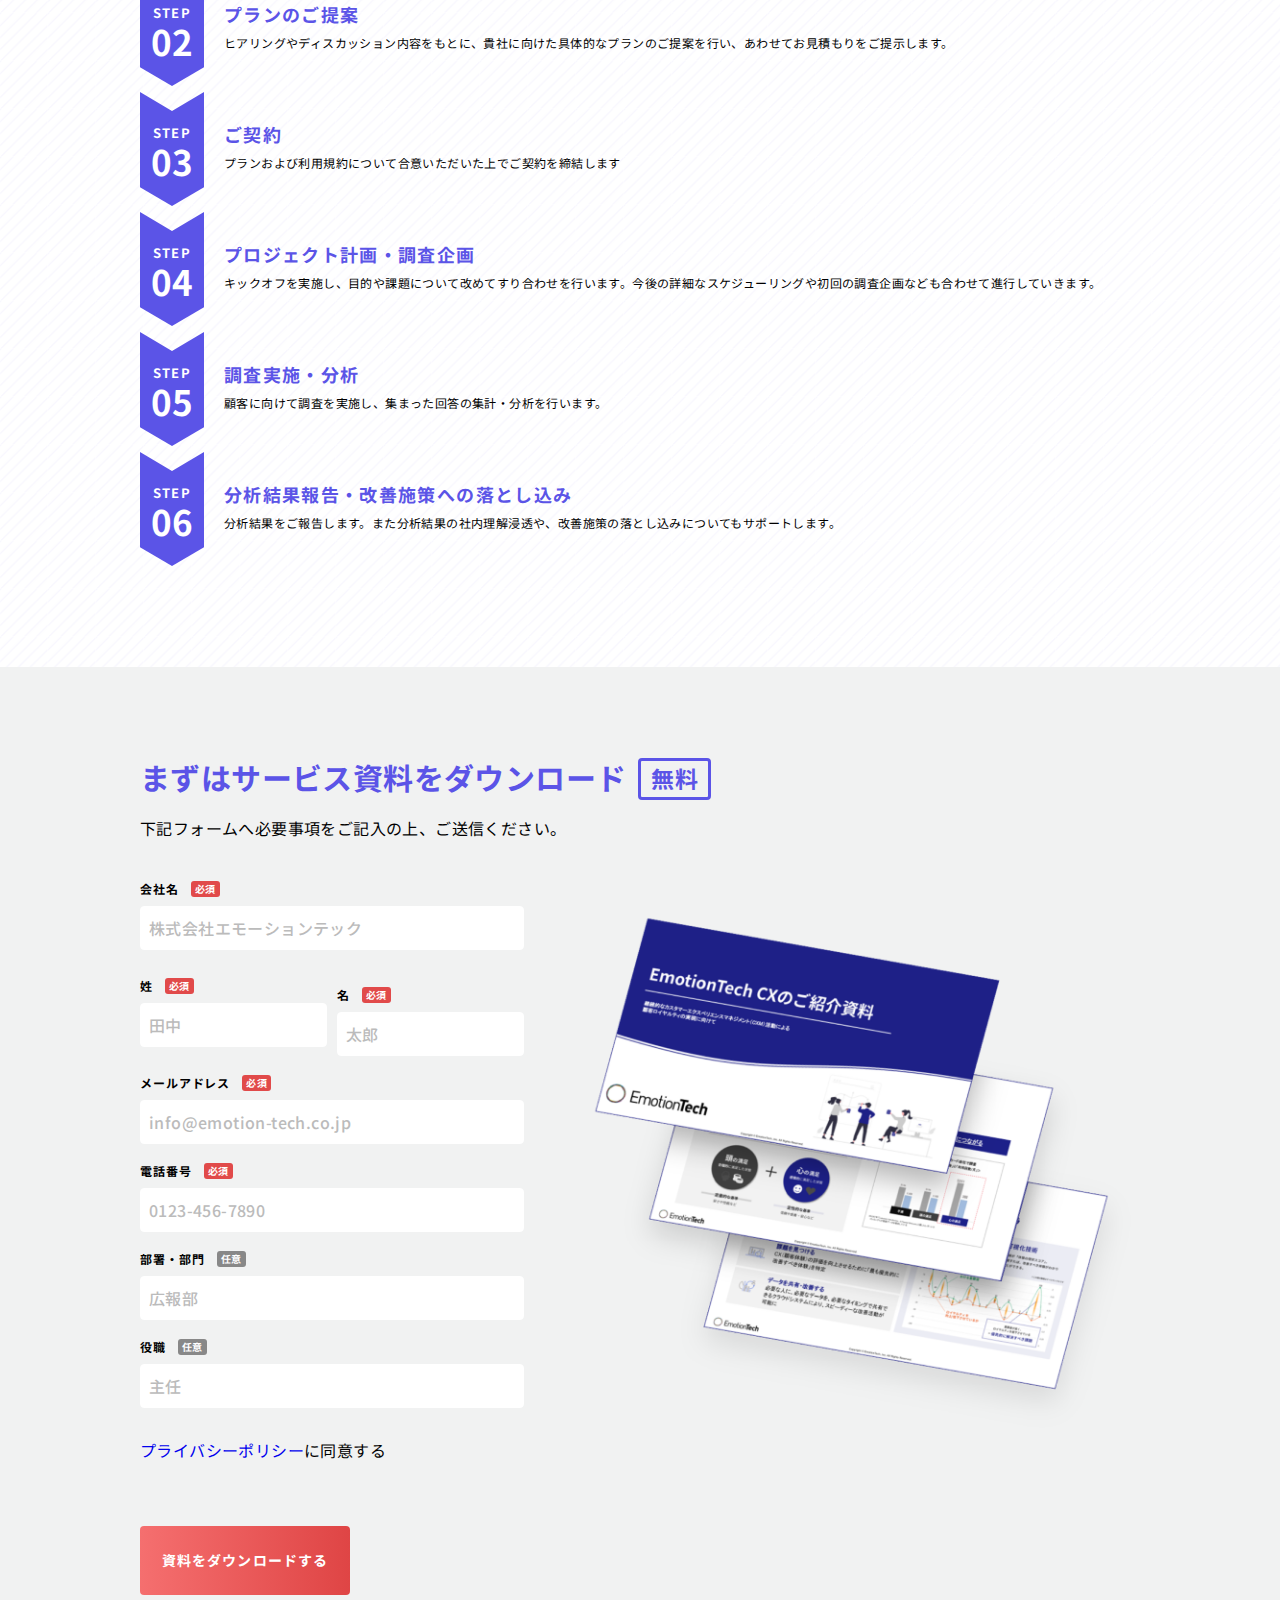
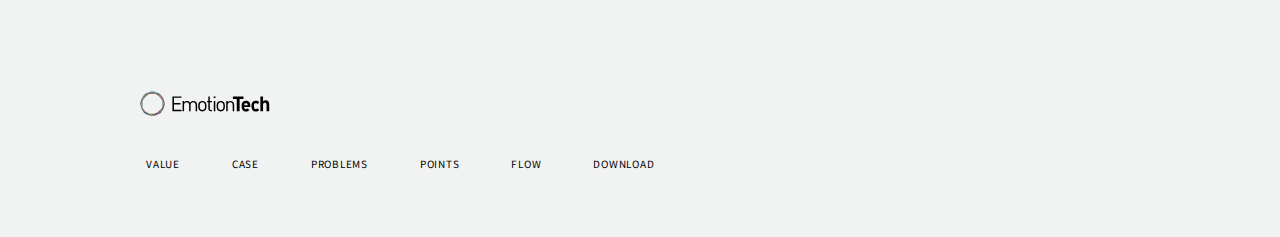
==== commit 419fd268: "[feature] メールフォームを実装" ====
--- a/lp/index.html
+++ b/lp/index.html
@@ -506,7 +506,80 @@
               </div>
               <div class="Download__formAndDocument">
                 <div class="Download__form">
-                  <form action="" class=""></form>
+                  <form action="" class="form form-mail -download">
+                    <div class="form-section -input">
+                      <dl class="form-list -layer1">
+                        <div class="form-list-item -req -yourCompany">
+                          <dt class="form-list-item-title">
+                            <label class="form-list-item-title-label" for="form-your-company">会社名</label>
+                          </dt>
+                          <dd class="form-list-item-data">
+                            <input type="text" placeholder="株式会社エモーションテック" id="form-your-company" class="form-list-item-data-content -text">
+                          </dd>
+                        </div>
+                        <div class="form-list-item-set">
+                          <div class="form-list-item -req -yourNameSei">
+                            <dt class="form-list-item-title">
+                              <label class="form-list-item-title-label" for="form-your-name-sei">姓</label>
+                            </dt>
+                            <dd class="form-list-item-data">
+                              <input type="text" placeholder="田中" id="form-your-name-sei" class="form-list-item-data-content -text">
+                            </dd>
+                          </div>
+                          <div class="form-list-item -req -yourNameMei">
+                            <dt class="form-list-item-title">
+                              <label class="form-list-item-title-label" for="form-your-name-mei">名</label>
+                            </dt>
+                            <dd class="form-list-item-data">
+                              <input type="text" placeholder="太郎" id="form-your-name-mei" class="form-list-item-data-content -text">
+                            </dd>
+                          </div>
+                        </div>
+                        <div class="form-list-item -req -yourEmail">
+                          <dt class="form-list-item-title">
+                            <label class="form-list-item-title-label" for="form-your-email">メールアドレス</label>
+                          </dt>
+                          <dd class="form-list-item-data">
+                            <input type="email" placeholder="info@emotion-tech.co.jp" id="form-your-email" class="form-list-item-data-content -text">
+                          </dd>
+                        </div>
+                        <div class="form-list-item -req -yourTel">
+                          <dt class="form-list-item-title">
+                            <label class="form-list-item-title-label" for="form-your-tel">電話番号</label>
+                          </dt>
+                          <dd class="form-list-item-data">
+                            <input type="tel" placeholder="0123-456-7890" id="form-your-tel" class="form-list-item-data-content -text">
+                          </dd>
+                        </div>
+                        <div class="form-list-item -any -yourDepartment">
+                          <dt class="form-list-item-title">
+                            <label class="form-list-item-title-label" for="form-your-department">部署・部門</label>
+                          </dt>
+                          <dd class="form-list-item-data">
+                            <input type="text" placeholder="広報部" id="form-your-department" class="form-list-item-data-content -text">
+                          </dd>
+                        </div>
+                        <div class="form-list-item -any -yourPost">
+                          <dt class="form-list-item-title">
+                            <label class="form-list-item-title-label" for="form-your-post">役職</label>
+                          </dt>
+                          <dd class="form-list-item-data">
+                            <input type="text" placeholder="主任" id="form-your-post" class="form-list-item-data-content -text">
+                          </dd>
+                        </div>
+                      </dl>
+                    </div>
+                    <div class="form-section -privacyPolicy">
+                      <div class="form-privacy-policy">
+                        <p class=""><a class="text-link -noMarginLeft" href="#" target="_blank" ontouchstart="">プライバシーポリシー</a>に同意する</p>
+                      </div>
+                    </div>
+                    <div class="form-section -submit">
+                      <div class="form-btn -formContact">
+                        <button class="button-send"><span class="button-text">資料をダウンロードする</span></button>
+                      </div>
+                    </div>
+                  </form>
                 </div>
                 <div class="Download__document">
                   <picture class="Download__documentPicture">
--- a/lp/assets/css/style.css
+++ b/lp/assets/css/style.css
@@ -28,12 +28,6 @@
   --c-white-rgb: 255, 255, 255;
   --c-ghost: rgba(0, 0, 0, 0);
 
-  /* shame */
-  --c-navy: #2e577b;
-  --c-sky-blue: #cddce8;
-  --c-orange: #e85d3f;
-  --c-pink: #f08c8c;
-
   --c-gray-gray01: #f8f8f8;
   --c-gray-gray02: #f1f2f2;
   --c-gray-gray03: #e6e6e6;
@@ -44,6 +38,8 @@
   --c-status-warning: #fab222;
   --c-status-error: #f4212e;
   --c-error-darker: #b81923;
+  --c-status-req: #e14a4a;
+  --c-status-any: #888888;
   --c-status-error-bg: #fee9eb;
   --c-shadow-black-8pct: rgba(#000000, 0.08);
   --c-shadow-black-12pct: rgba(#000000, 0.12);
@@ -53,6 +49,8 @@
   --c-shadow-black-32pct: rgba(#000000, 0.32);
   --c-shadow-black-40pct: rgba(#000000, 0.40);
   --c-shadow-primary-08pct: rgba(#00ac9a, 0.08);
+
+  --c-placeholder: #bbbbbb;
 
   /* border-radius */
   --br-xs: 3px;
@@ -70,7 +68,7 @@
 
   /* font-weight */
   --fw-normal: 400;
-  --fw-medium: 600;
+  --fw-medium: 500;
   --fw-bold: 700;
 
   /* font-size */
@@ -148,10 +146,46 @@
   object-fit: cover;
 }
 
+/* placeholder */
+input::placeholder,
+textarea::placeholder {
+  color: var(--c-placeholder) !important;
+}
+input::placeholder-shown,
+textarea::placeholder-shown {
+  color: var(--c-placeholder) !important;
+}
+input::-webkit-input-placeholder,
+textarea::-webkit-input-placeholder {
+  color: var(--c-placeholder) !important;
+}
+input::-ms-input-placeholder,
+textarea::-ms-input-placeholder {
+  color: var(--c-placeholder) !important;
+}
+
+input:focus::placeholder,
+textarea:focus::placeholder {
+  color: var(--c-ghost) !important;
+  transition: color .1s;
+}
+input:focus::-webkit-input-placeholder,
+textarea:focus::-webkit-input-placeholder {
+  color: var(--c-ghost) !important;
+  transition: color .1s;
+}
+input:focus:-moz-placeholder,
+textarea:focus:-moz-placeholder {
+  color: var(--c-ghost) !important;
+  transition: color .1s;
+}
+input:focus::-moz-placeholder,
+textarea:focus::-moz-placeholder {
+  color: var(--c-ghost) !important;
+  transition: color .1s;
+}
+
 .bg-section {
-}
-.bg-section.-skyBlue {
-  background-color: var(--c-sky-blue);
 }
 .bg-section.-lightGray {
   background-color: var(--c-gray-gray02);
@@ -4220,6 +4254,7 @@
 /* 共通 */
 .Point__featureList:has(.slick-slide:first-of-type.slick-current) .slick-prev {
   opacity: 0;
+  pointer-events: none;
   visibility: hidden;
 }
 /* スマホのみ */
@@ -4241,6 +4276,7 @@
 /* 共通 */
 .Point__featureList:has(.slick-slide:last-of-type.slick-current) .slick-next {
   opacity: 0;
+  pointer-events: none;
   visibility: hidden;
 }
 /* スマホのみ */
@@ -6444,6 +6480,44 @@
 }
 
 /* 共通 */
+.Download__titleTag {
+  display: inline-block;
+}
+/* スマホのみ */
+@media only screen and (max-width: 767px) {
+  .Download__titleTag {
+    border-radius: var(--br-s);
+    border: 3px solid var(--c-primary);
+    font-size: var(--fs-s);
+    margin-left: 8px;
+    padding: 0px 10px 1px;
+    vertical-align: 2px;
+  }
+}
+/* タブレットのみ */
+@media only screen and (min-width: 768px) and (max-width: 1100px) {
+  .Download__titleTag {
+    border-radius: var(--br-s);
+    border: 3px solid var(--c-primary);
+    font-size: 23px;
+    margin-left: 12px;
+    padding: 0px 10px 1px;
+    vertical-align: 2px;
+  }
+}
+/* PCのみ */
+@media only screen and (min-width: 1101px) {
+  .Download__titleTag {
+    border-radius: var(--br-s);
+    border: 3px solid var(--c-primary);
+    font-size: 23px;
+    margin-left: 12px;
+    padding: 0px 10px 1px;
+    vertical-align: 2px;
+  }
+}
+
+/* 共通 */
 .Download__title + .Download__text {
 }
 /* スマホのみ */
@@ -6481,6 +6555,28 @@
 /* PCのみ */
 @media only screen and (min-width: 1101px) {
   .Download__text {
+  }
+}
+
+/* 共通 */
+.Download__info + .Download__formAndDocument {
+}
+/* スマホのみ */
+@media only screen and (max-width: 767px) {
+  .Download__info + .Download__formAndDocument {
+    margin-top: 24px;
+  }
+}
+/* タブレットのみ */
+@media only screen and (min-width: 768px) and (max-width: 1100px) {
+  .Download__info + .Download__formAndDocument {
+    margin-top: 40px;
+  }
+}
+/* PCのみ */
+@media only screen and (min-width: 1101px) {
+  .Download__info + .Download__formAndDocument {
+    margin-top: 40px;
   }
 }
 
@@ -6518,13 +6614,539 @@
 /* タブレットのみ */
 @media only screen and (min-width: 768px) and (max-width: 1100px) {
   .Download__form {
+    min-width: 330px;
     width: 40%;
   }
 }
 /* PCのみ */
 @media only screen and (min-width: 1101px) {
   .Download__form {
+    min-width: 330px;
     width: 40%;
+  }
+}
+
+/* 共通 */
+.form-list-item + .form-list-item {
+}
+/* スマホのみ */
+@media only screen and (max-width: 767px) {
+  .form-list-item + .form-list-item {
+    margin-top: 22px;
+  }
+}
+/* タブレットのみ */
+@media only screen and (min-width: 768px) and (max-width: 1100px) {
+  .form-list-item + .form-list-item {
+    margin-top: 18px;
+  }
+}
+/* PCのみ */
+@media only screen and (min-width: 1101px) {
+  .form-list-item + .form-list-item {
+    margin-top: 18px;
+  }
+}
+
+/* 共通 */
+.form-list-item + .form-list-item-set,
+.form-list-item-set + .form-list-item {
+}
+/* スマホのみ */
+@media only screen and (max-width: 767px) {
+  .form-list-item + .form-list-item-set,
+  .form-list-item-set + .form-list-item {
+    margin-top: 22px;
+  }
+}
+/* タブレットのみ */
+@media only screen and (min-width: 768px) and (max-width: 1100px) {
+  .form-list-item + .form-list-item-set,
+  .form-list-item-set + .form-list-item {
+    margin-top: 18px;
+  }
+}
+/* PCのみ */
+@media only screen and (min-width: 1101px) {
+  .form-list-item + .form-list-item-set,
+  .form-list-item-set + .form-list-item {
+    margin-top: 18px;
+  }
+}
+
+/* 共通 */
+.form-list-item > .form-list-item-title + .form-list-item-data {
+}
+/* スマホのみ */
+@media only screen and (max-width: 767px) {
+  .form-list-item > .form-list-item-title + .form-list-item-data {
+    margin-top: 4px;
+  }
+}
+/* タブレットのみ */
+@media only screen and (min-width: 768px) and (max-width: 1100px) {
+  .form-list-item > .form-list-item-title + .form-list-item-data {
+    margin-top: 8px;
+  }
+}
+/* PCのみ */
+@media only screen and (min-width: 1101px) {
+  .form-list-item > .form-list-item-title + .form-list-item-data {
+    margin-top: 8px;
+  }
+}
+
+/* 共通 */
+.form-mail .form-section.-privacyPolicy {
+}
+/* スマホのみ */
+@media only screen and (max-width: 767px) {
+  .form-mail .form-section.-privacyPolicy {
+    margin-top: 30px;
+  }
+}
+/* タブレットのみ */
+@media only screen and (min-width: 768px) and (max-width: 1100px) {
+  .form-mail .form-section.-privacyPolicy {
+    margin-top: 30px;
+  }
+}
+/* PCのみ */
+@media only screen and (min-width: 1101px) {
+  .form-mail .form-section.-privacyPolicy {
+    margin-top: 30px;
+  }
+}
+
+/* 共通 */
+.form-mail .form-section.-submit {
+}
+/* スマホのみ */
+@media only screen and (max-width: 767px) {
+  .form-mail .form-section.-submit {
+    margin-top: 40px;
+  }
+}
+/* タブレットのみ */
+@media only screen and (min-width: 768px) and (max-width: 1100px) {
+  .form-mail .form-section.-submit {
+    margin-top: 64px;
+  }
+}
+/* PCのみ */
+@media only screen and (min-width: 1101px) {
+  .form-mail .form-section.-submit {
+    margin-top: 64px;
+  }
+}
+
+/* 共通 */
+.form-list-item-title {
+  font-weight: var(--fw-bold);
+  white-space: nowrap;
+}
+/* スマホのみ */
+@media only screen and (max-width: 767px) {
+  .form-list-item-title {
+    font-size: var(--fs-xs);
+    letter-spacing: var(--ls-xxl);
+    line-height: var(--lh-m);
+  }
+}
+/* タブレットのみ */
+@media only screen and (min-width: 768px) and (max-width: 1100px) {
+  .form-list-item-title {
+    font-size: var(--fs-xs);
+    letter-spacing: var(--ls-xxl);
+    line-height: var(--lh-m);
+  }
+}
+/* PCのみ */
+@media only screen and (min-width: 1101px) {
+  .form-list-item-title {
+    font-size: var(--fs-xs);
+    letter-spacing: var(--ls-xxl);
+    line-height: var(--lh-m);
+  }
+}
+
+/* 共通 */
+.form-list-item-title-label {
+  white-space: nowrap;
+}
+/* スマホのみ */
+@media only screen and (max-width: 767px) {
+  .form-list-item-title-label {
+  }
+}
+/* タブレットのみ */
+@media only screen and (min-width: 768px) and (max-width: 1100px) {
+  .form-list-item-title-label {
+  }
+}
+/* PCのみ */
+@media only screen and (min-width: 1101px) {
+  .form-list-item-title-label {
+  }
+}
+
+/* 共通 */
+.form-list-item.-req > .form-list-item-title > .form-list-item-title-label,
+.form-list-item.-any > .form-list-item-title > .form-list-item-title-label {
+  align-items: center;
+  display: flex;
+}
+/* スマホのみ */
+@media only screen and (max-width: 767px) {
+  .form-list-item.-req > .form-list-item-title > .form-list-item-title-label,
+.form-list-item.-any > .form-list-item-title > .form-list-item-title-label {
+    gap: 12px;
+  }
+}
+/* タブレットのみ */
+@media only screen and (min-width: 768px) and (max-width: 1100px) {
+  .form-list-item.-req > .form-list-item-title > .form-list-item-title-label,
+.form-list-item.-any > .form-list-item-title > .form-list-item-title-label {
+    gap: 12px;
+  }
+}
+/* PCのみ */
+@media only screen and (min-width: 1101px) {
+  .form-list-item.-req > .form-list-item-title > .form-list-item-title-label,
+.form-list-item.-any > .form-list-item-title > .form-list-item-title-label {
+    gap: 12px;
+  }
+}
+
+/* 共通 */
+.form-list-item.-req > .form-list-item-title > .form-list-item-title-label::after,
+  .form-list-item.-any > .form-list-item-title > .form-list-item-title-label::after {
+  font-weight: var(--fw-bold);
+  white-space: nowrap;
+}
+/* スマホのみ */
+@media only screen and (max-width: 767px) {
+  .form-list-item.-req > .form-list-item-title > .form-list-item-title-label::after,
+  .form-list-item.-any > .form-list-item-title > .form-list-item-title-label::after {
+    border-radius: 3px;
+    font-size: var(--fs-xxs);
+    letter-spacing: var(--ls-xl);
+    line-height: var(--lh-xs);
+    padding: 3px 4px;
+  }
+}
+/* タブレットのみ */
+@media only screen and (min-width: 768px) and (max-width: 1100px) {
+  .form-list-item.-req > .form-list-item-title > .form-list-item-title-label::after,
+  .form-list-item.-any > .form-list-item-title > .form-list-item-title-label::after {
+    border-radius: 3px;
+    font-size: var(--fs-xxs);
+    letter-spacing: var(--ls-xl);
+    line-height: var(--lh-xs);
+    padding: 3px 4px;
+  }
+}
+/* PCのみ */
+@media only screen and (min-width: 1101px) {
+  .form-list-item.-req > .form-list-item-title > .form-list-item-title-label::after,
+  .form-list-item.-any > .form-list-item-title > .form-list-item-title-label::after {
+    border-radius: 3px;
+    font-size: var(--fs-xxs);
+    letter-spacing: var(--ls-xl);
+    line-height: var(--lh-xs);
+    padding: 3px 4px;
+  }
+}
+
+/* 共通 */
+.form-list-item.-req > .form-list-item-title > .form-list-item-title-label::after {
+  background-color: var(--c-status-req);
+  color: var(--c-white);
+  content: "必須";
+}
+/* スマホのみ */
+@media only screen and (max-width: 767px) {
+  .form-list-item.-req > .form-list-item-title > .form-list-item-title-label::after {
+  }
+}
+/* タブレットのみ */
+@media only screen and (min-width: 768px) and (max-width: 1100px) {
+  .form-list-item.-req > .form-list-item-title > .form-list-item-title-label::after {
+  }
+}
+/* PCのみ */
+@media only screen and (min-width: 1101px) {
+  .form-list-item.-req > .form-list-item-title > .form-list-item-title-label::after {
+  }
+}
+
+/* 共通 */
+  .form-list-item.-any > .form-list-item-title > .form-list-item-title-label::after {
+  background-color: var(--c-status-any);
+  color: var(--c-white);
+  content: "任意";
+}
+/* スマホのみ */
+@media only screen and (max-width: 767px) {
+  .form-list-item.-any > .form-list-item-title > .form-list-item-title-label::after {
+  }
+}
+/* タブレットのみ */
+@media only screen and (min-width: 768px) and (max-width: 1100px) {
+  .form-list-item.-any > .form-list-item-title > .form-list-item-title-label::after {
+  }
+}
+/* PCのみ */
+@media only screen and (min-width: 1101px) {
+  .form-list-item.-any > .form-list-item-title > .form-list-item-title-label::after {
+  }
+}
+
+/* 共通 */
+.form-list-item-data-content {
+  color: var(--c-black);
+  -webkit-appearance: none;
+}
+/* スマホのみ */
+@media only screen and (max-width: 767px) {
+  .form-list-item-data-content {
+    font-size: var(--fs-m);
+  }
+}
+/* タブレットのみ */
+@media only screen and (min-width: 768px) and (max-width: 1100px) {
+  .form-list-item-data-content {
+    font-size: var(--fs-m);
+  }
+}
+/* PCのみ */
+@media only screen and (min-width: 1101px) {
+  .form-list-item-data-content {
+    font-size: var(--fs-m);
+  }
+}
+
+/* 共通 */
+.form-list-item-data-content.-text,
+.form-list-item-data-content.-textarea,
+.form-list-item-data-content.-radio .form-list-item-data-label-text::before,
+.form-list-item-data-content.-checkbox.-check .form-list-item-data-label-text::before,
+.form-list-item-data-content.-checkbox.-fill .form-list-item-data-label-text {
+}
+/* スマホのみ */
+@media only screen and (max-width: 767px) {
+  .form-list-item-data-content.-text,
+.form-list-item-data-content.-textarea,
+.form-list-item-data-content.-radio .form-list-item-data-label-text::before,
+.form-list-item-data-content.-checkbox.-check .form-list-item-data-label-text::before,
+.form-list-item-data-content.-checkbox.-fill .form-list-item-data-label-text {
+    border-radius: var(--br-s);
+    border: 1px solid var(--c-white);
+  }
+}
+/* タブレットのみ */
+@media only screen and (min-width: 768px) and (max-width: 1100px) {
+  .form-list-item-data-content.-text,
+.form-list-item-data-content.-textarea,
+.form-list-item-data-content.-radio .form-list-item-data-label-text::before,
+.form-list-item-data-content.-checkbox.-check .form-list-item-data-label-text::before,
+.form-list-item-data-content.-checkbox.-fill .form-list-item-data-label-text {
+    border-radius: var(--br-s);
+    border: 1px solid var(--c-white);
+  }
+}
+/* PCのみ */
+@media only screen and (min-width: 1101px) {
+  .form-list-item-data-content.-text,
+.form-list-item-data-content.-textarea,
+.form-list-item-data-content.-radio .form-list-item-data-label-text::before,
+.form-list-item-data-content.-checkbox.-check .form-list-item-data-label-text::before,
+.form-list-item-data-content.-checkbox.-fill .form-list-item-data-label-text {
+    border-radius: var(--br-s);
+    border: 1px solid var(--c-white);
+  }
+}
+
+/* 共通 */
+.form-list-item-data-content.-text,
+.form-list-item-data-content.-textarea {
+  font-weight: var(--fw-medium);
+}
+/* スマホのみ */
+@media only screen and (max-width: 767px) {
+  .form-list-item-data-content.-text,
+.form-list-item-data-content.-textarea {
+    width: 100%;
+  }
+}
+/* タブレットのみ */
+@media only screen and (min-width: 768px) and (max-width: 1100px) {
+  .form-list-item-data-content.-text,
+.form-list-item-data-content.-textarea {
+    width: 100%;
+  }
+}
+/* PCのみ */
+@media only screen and (min-width: 1101px) {
+  .form-list-item-data-content.-text,
+.form-list-item-data-content.-textarea {
+    width: 100%;
+  }
+}
+
+/* 共通 */
+.form-list-item-data-content.-text {
+}
+/* スマホのみ */
+@media only screen and (max-width: 767px) {
+  .form-list-item-data-content.-text {
+    height: 44px;
+    padding: 4px 8px;
+  }
+}
+/* タブレットのみ */
+@media only screen and (min-width: 768px) and (max-width: 1100px) {
+  .form-list-item-data-content.-text {
+    height: 44px;
+    padding: 4px 8px;
+  }
+}
+/* PCのみ */
+@media only screen and (min-width: 1101px) {
+  .form-list-item-data-content.-text {
+    height: 44px;
+    padding: 4px 8px;
+  }
+}
+
+/* 共通 */
+.form-list-item-set {
+}
+/* スマホのみ */
+@media only screen and (max-width: 767px) {
+  .form-list-item-set {
+  }
+}
+/* タブレットのみ */
+@media only screen and (min-width: 768px) and (max-width: 1100px) {
+  .form-list-item-set {
+    align-items: center;
+    display: flex;
+    justify-content: space-between;
+    gap: 10px;
+  }
+}
+/* PCのみ */
+@media only screen and (min-width: 1101px) {
+  .form-list-item-set {
+    align-items: center;
+    display: flex;
+    justify-content: space-between;
+    gap: 10px;
+  }
+}
+
+/* 共通 */
+.button-send {
+  background: linear-gradient(270deg, var(--c-secondary-gd-start) 0%, var(--c-secondary-gd-end) 100%);
+  display: block;
+  text-align: center;
+  transition: all 0.2s ease-out;
+}
+/* スマホのみ */
+@media only screen and (max-width: 767px) {
+  .button-send {
+    border-radius: var(--br-s);
+    line-height: var(--lh-xxs);
+    padding: 18px 12px;
+    width: 64%;
+  }
+}
+/* タブレットのみ */
+@media only screen and (min-width: 768px) and (max-width: 1100px) {
+  .button-send {
+    border-radius: var(--br-s);
+    line-height: var(--lh-xxs);
+    padding: 24px 22px;
+    width: 210px;
+  }
+}
+/* PCのみ */
+@media only screen and (min-width: 1101px) {
+  .button-send {
+    border-radius: var(--br-s);
+    line-height: var(--lh-xxs);
+    padding: 24px 22px;
+    width: 210px;
+  }
+}
+
+/* 共通 */
+.button-send:active {
+}
+/* スマホのみ */
+@media only screen and (max-width: 767px) {
+  .button-send:active {
+    filter: brightness(110%);
+  }
+}
+/* タブレットのみ */
+@media only screen and (min-width: 768px) and (max-width: 1100px) {
+  .button-send:active {
+    filter: brightness(110%);
+  }
+}
+/* PCのみ */
+@media only screen and (min-width: 1101px) {
+  .button-send:active {
+  }
+}
+
+/* 共通 */
+.button-send:hover {
+}
+/* スマホのみ */
+@media only screen and (max-width: 767px) {
+  .button-send:hover {
+  }
+}
+/* タブレットのみ */
+@media only screen and (min-width: 768px) and (max-width: 1100px) {
+  .button-send:hover {
+    filter: brightness(110%);
+  }
+}
+/* PCのみ */
+@media only screen and (min-width: 1101px) {
+  .button-send:hover {
+    filter: brightness(110%);
+  }
+}
+
+/* 共通 */
+.button-text {
+  color: var(--c-white);
+  font-weight: var(--fw-bold);
+}
+/* スマホのみ */
+@media only screen and (max-width: 767px) {
+  .button-text {
+    font-size: var(--fs-s);
+    letter-spacing: var(--ls-xxl);
+  }
+}
+/* タブレットのみ */
+@media only screen and (min-width: 768px) and (max-width: 1100px) {
+  .button-text {
+    font-size: var(--fs-s);
+    letter-spacing: var(--ls-xxl);
+  }
+}
+/* PCのみ */
+@media only screen and (min-width: 1101px) {
+  .button-text {
+    font-size: var(--fs-s);
+    letter-spacing: var(--ls-xxl);
   }
 }
 
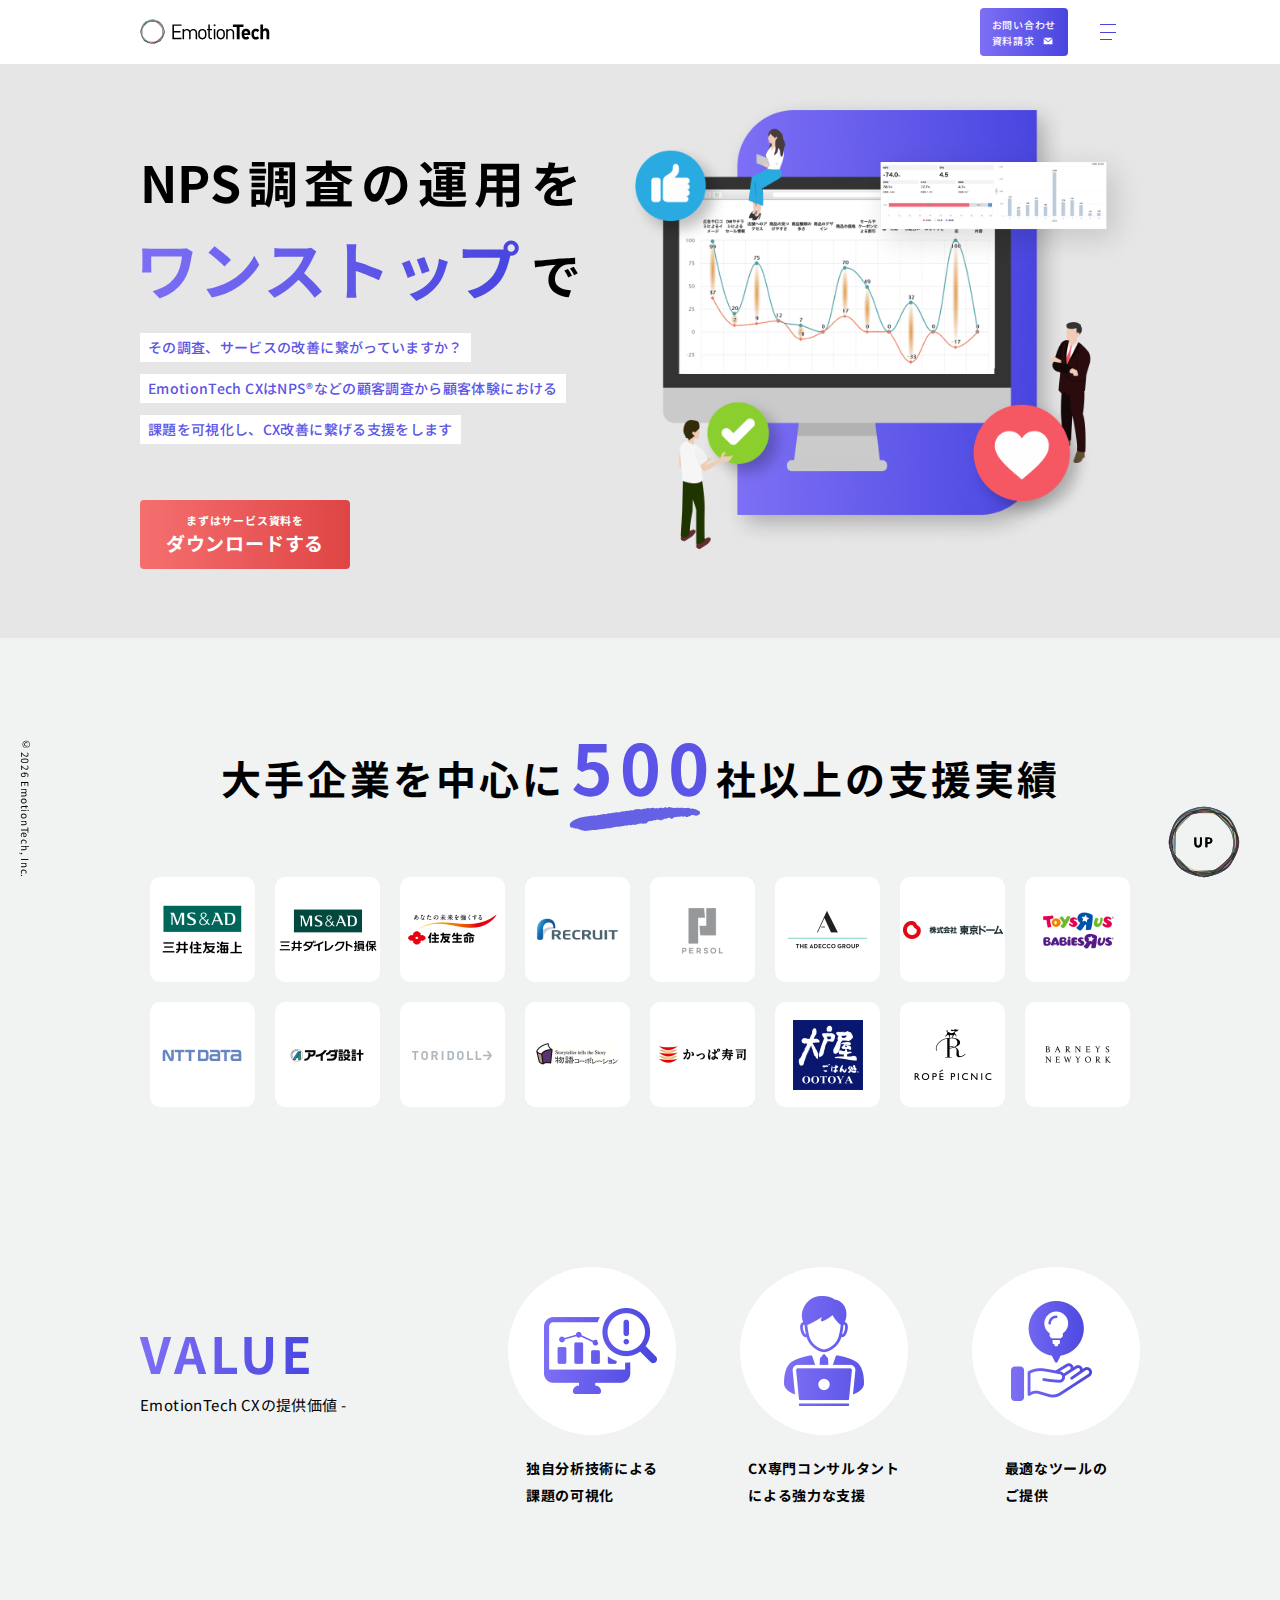
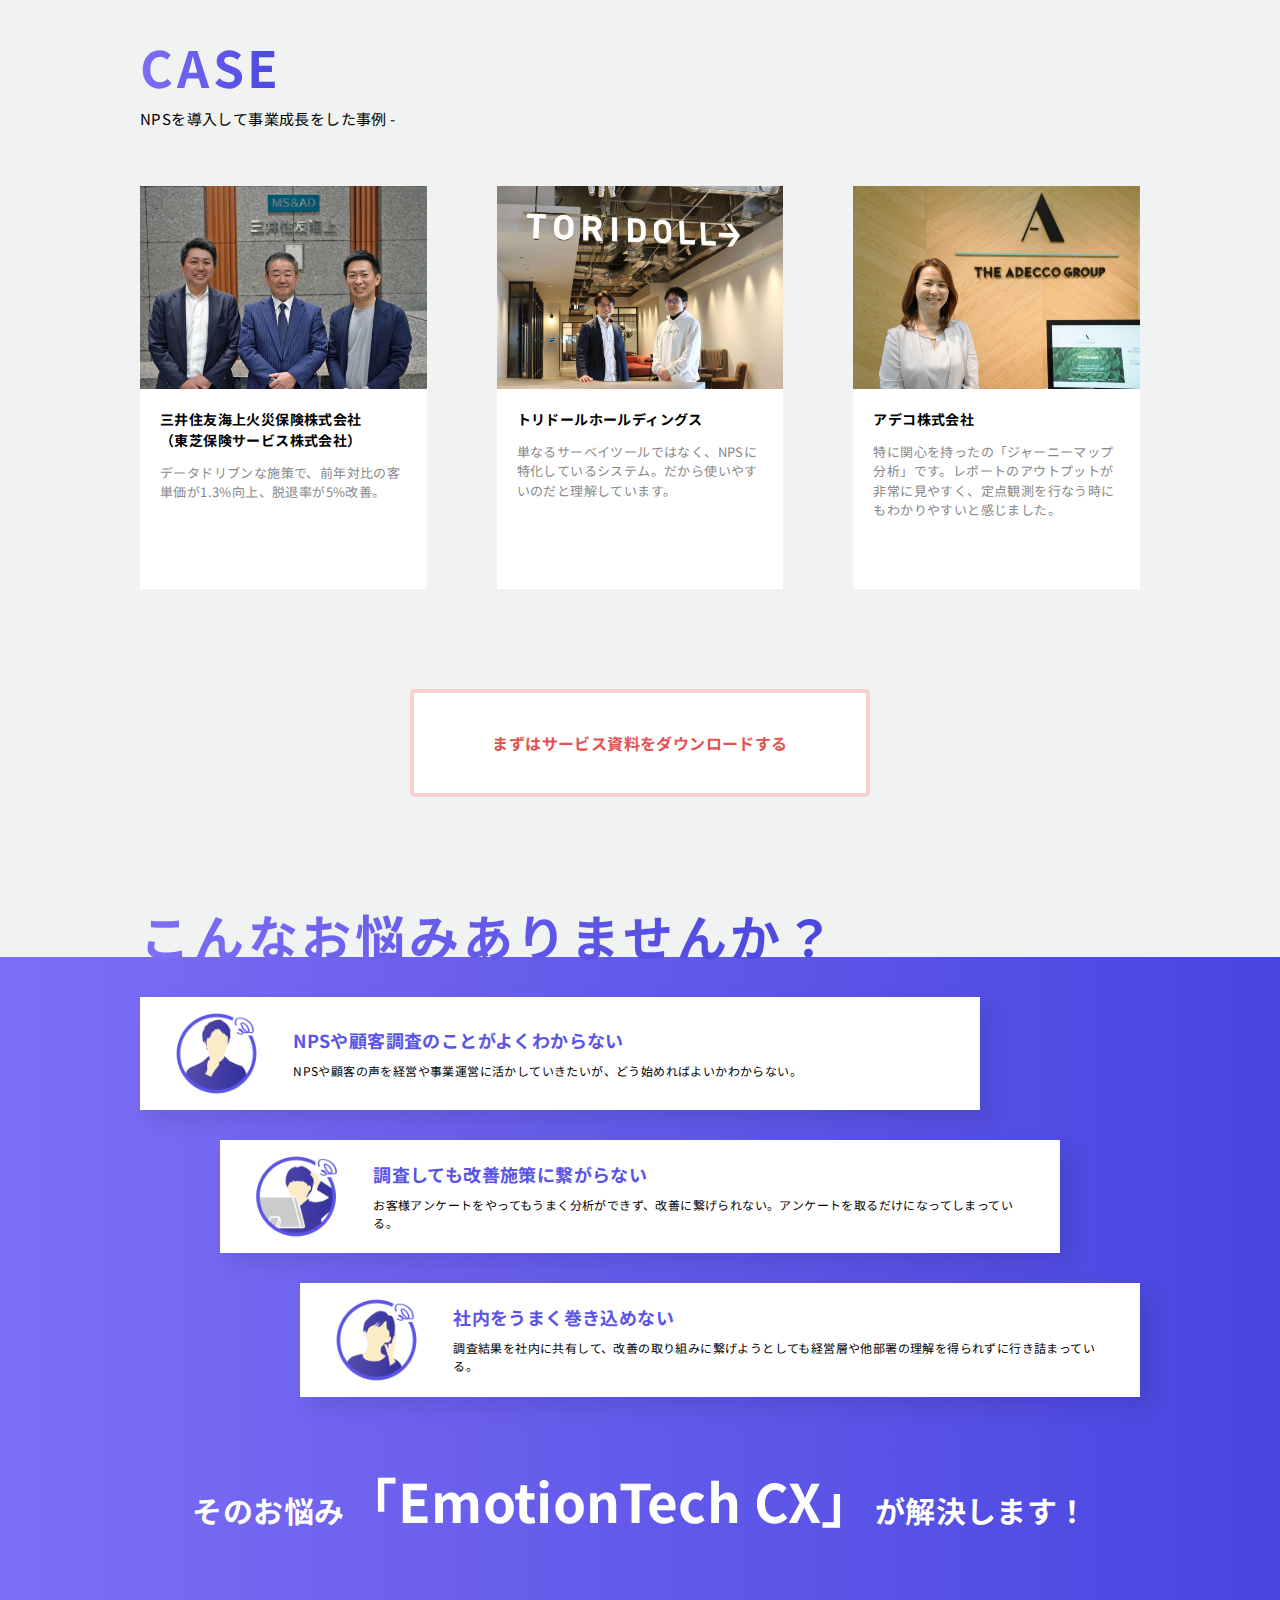
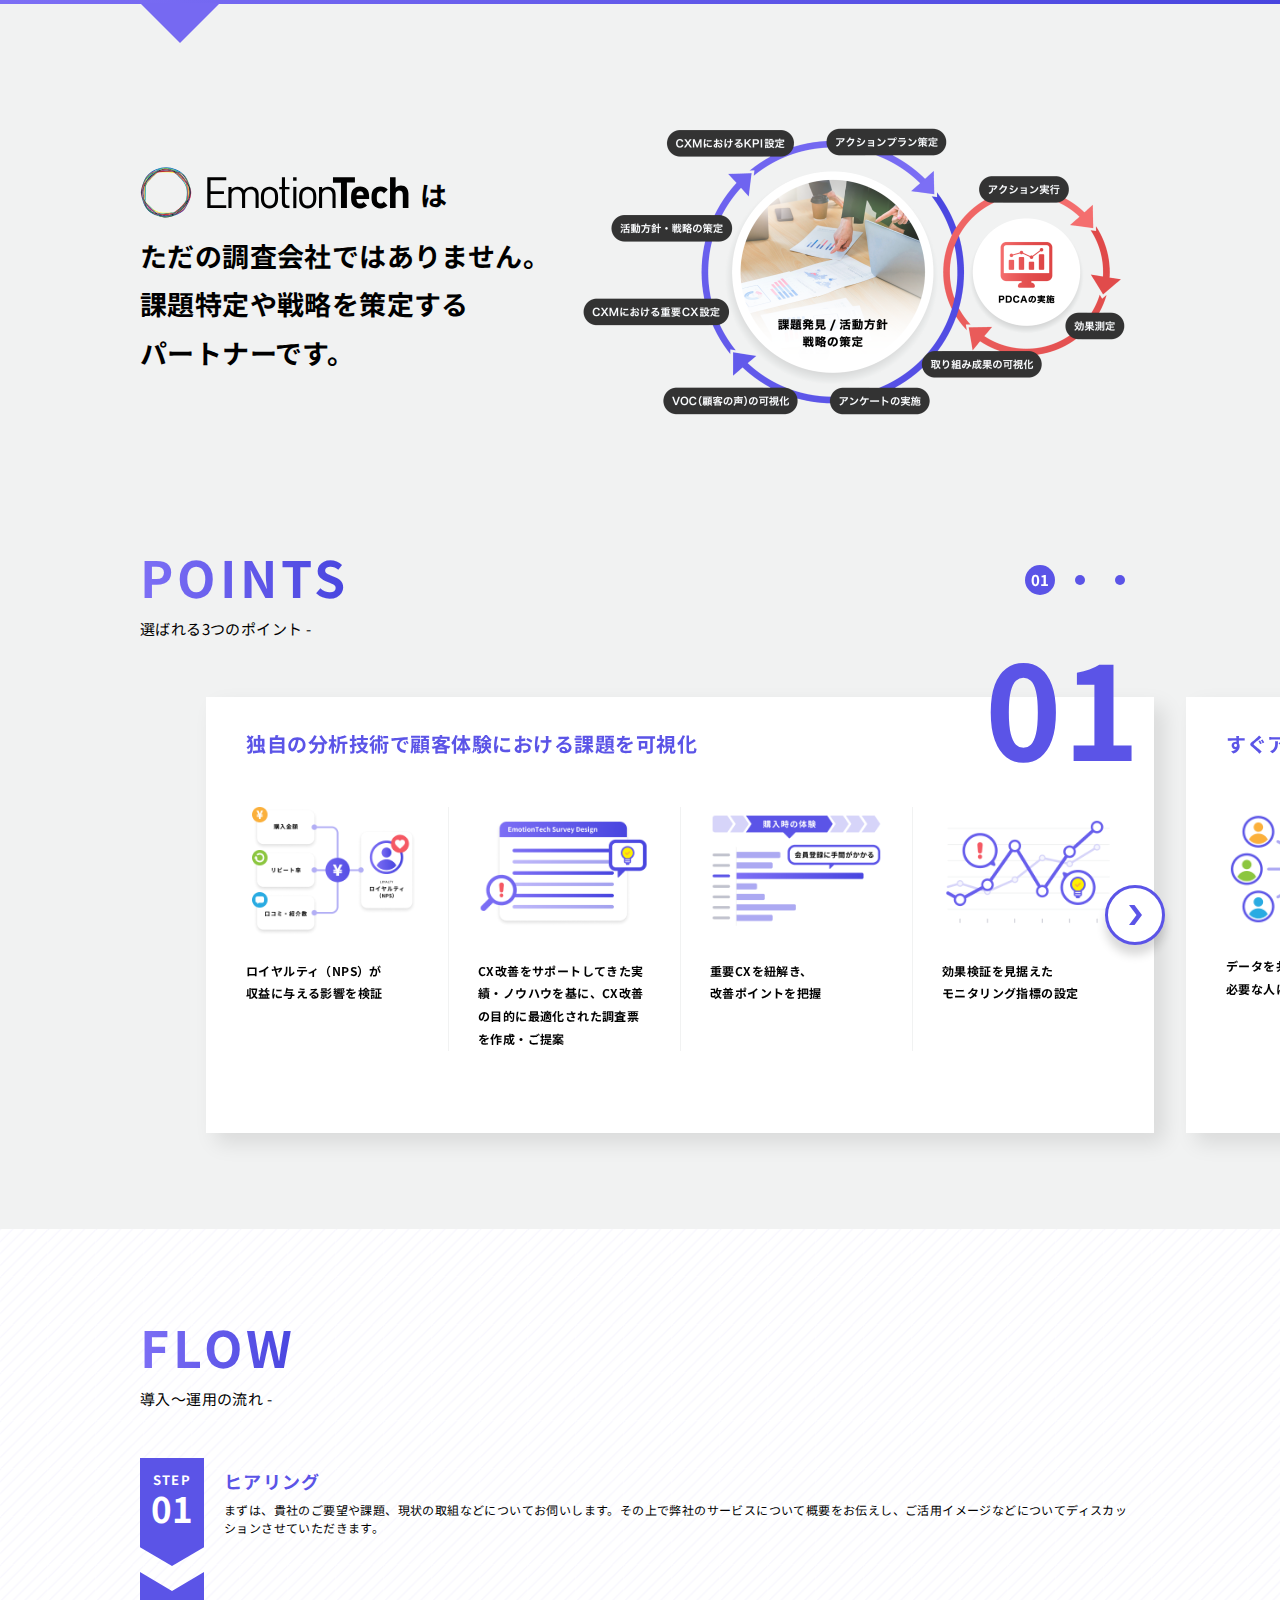
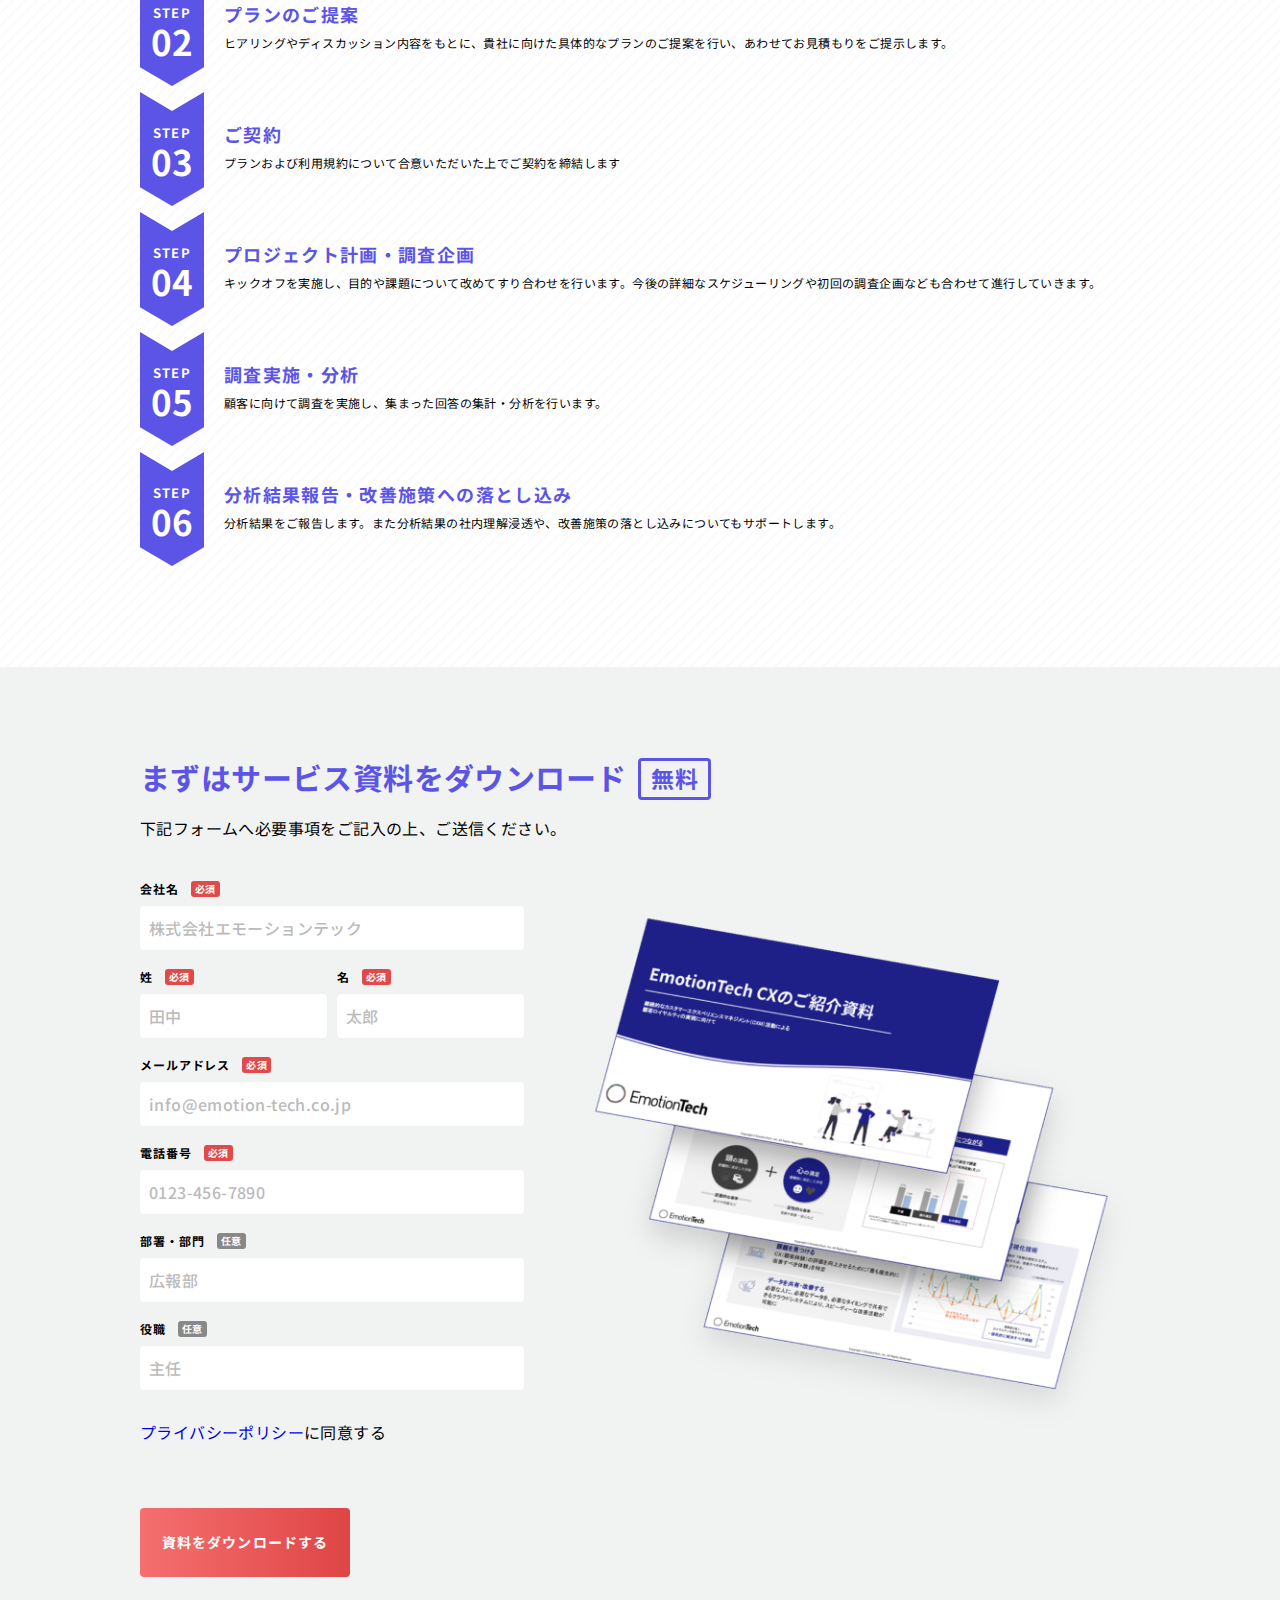
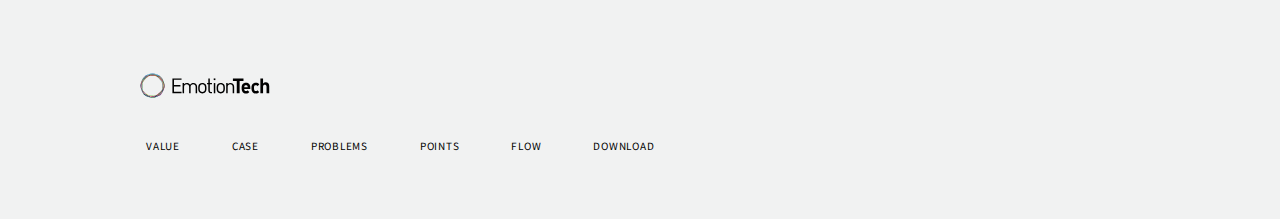
==== commit c04bed60: "[fix] ページをスクロールできなくなる不具合を修正" ====
--- a/lp/index.html
+++ b/lp/index.html
@@ -44,18 +44,12 @@
                     <div class="GNav__menu">
                       <div class="GNav__menuMain">
                         <ul class="GNav__menuMainList">
-                          <li class="GNav__menuMainListItem"><a href="#" ontouchstart="" class="GNav__menuMainLink">TOP</a></li>
-                          <li class="GNav__menuMainListItem"><a href="#Value" ontouchstart="" class="GNav__menuMainLink">VALUE</a></li>
-                          <li class="GNav__menuMainListItem"><a href="#Case" ontouchstart="" class="GNav__menuMainLink">CASE</a></li>
-                          <li class="GNav__menuMainListItem"><a href="#Problem" ontouchstart="" class="GNav__menuMainLink">PROBLEMS</a></li>
-                          <li class="GNav__menuMainListItem"><a href="#Point" ontouchstart="" class="GNav__menuMainLink">POINTS</a></li>
-                          <li class="GNav__menuMainListItem"><a href="#Flow" ontouchstart="" class="GNav__menuMainLink">FLOW</a></li>
-                          <li class="GNav__menuMainListItem"><a href="#Download" ontouchstart="" class="GNav__menuMainLink">DOWNLOAD</a></li>
-                        </ul>
-                      </div>
-                      <div class="GNav__menuCTA">
-                        <ul class="GNav__menuCTAList">
-                          <li class="GNav__menuCTAListItem -contact"><a href="#" ontouchstart="" class="GNav__menuCTALink">お問い合わせ</a></li>
+                          <li class="GNav__menuMainListItem"><a href="#Value" ontouchstart="" class="GNav__menuMainLink -violetText">VALUE</a></li>
+                          <li class="GNav__menuMainListItem"><a href="#Case" ontouchstart="" class="GNav__menuMainLink -violetText">CASE</a></li>
+                          <li class="GNav__menuMainListItem"><a href="#Problem" ontouchstart="" class="GNav__menuMainLink -violetText">PROBLEMS</a></li>
+                          <li class="GNav__menuMainListItem"><a href="#Point" ontouchstart="" class="GNav__menuMainLink -violetText">POINTS</a></li>
+                          <li class="GNav__menuMainListItem"><a href="#Flow" ontouchstart="" class="GNav__menuMainLink -violetText">FLOW</a></li>
+                          <li class="GNav__menuMainListItem"><a href="#Download" ontouchstart="" class="GNav__menuMainLink -violetText">DOWNLOAD</a></li>
                         </ul>
                       </div>
                     </div>
@@ -77,7 +71,7 @@
                 <p class="MainVisual__copy"><span class="MainVisual__copyText">NPS調査の運用を<br><span class="MainVisual__copyTextEmphasis -violetText">ワンストップ</span>で</span></p>
                 <div class="MainVisual__copySub">
                   <p class="MainVisual__copySubText"><span class="MainVisual__copySubTextContent">その調査、サービスの改善に繋がっていますか？</span></p>
-                  <p class="MainVisual__copySubText"><span class="MainVisual__copySubTextContent">EmotionTech CXはNPS®️などの顧客調査から顧客体験における</span></p>
+                  <p class="MainVisual__copySubText"><span class="MainVisual__copySubTextContent">EmotionTech CXはNPS®︎などの顧客調査から顧客体験における</span></p>
                   <p class="MainVisual__copySubText"><span class="MainVisual__copySubTextContent">課題を可視化し、CX改善に繋げる支援をします</span></p>
                 </div>
                 <a href="#Download" ontouchstart="" class="MainVisual__buttonCTA"><span class="MainVisual__buttonCTAText">まずはサービス資料を<br><span class="MainVisual__buttonCTATextEmphasis">ダウンロードする</span></span></a>
--- a/lp/assets/css/style.css
+++ b/lp/assets/css/style.css
@@ -208,7 +208,9 @@
 
 html {
   font-display: swap;
+  overflow-x: hidden;
   scroll-behavior: smooth;
+  width: 100vw;
 }
 
 html {
@@ -1008,29 +1010,32 @@
 .GNav__content {
   background-color: var(--c-white);
   opacity: 0;
-  position: absolute;
+  position: fixed;
   transition: opacity .4s ease, visibility .4s ease;
   visibility: hidden;
 }
 /* スマホのみ */
 @media only screen and (max-width: 767px) {
   .GNav__content {
-    right: 0;
+    left: 0;
     top: 48px;
+    width: 100vw;
   }
 }
 /* タブレットのみ */
 @media only screen and (min-width: 768px) and (max-width: 1100px) {
   .GNav__content {
-    right: 0;
+    left: 0;
     top: 64px;
+    width: 100vw;
   }
 }
 /* PCのみ */
 @media only screen and (min-width: 1101px) {
   .GNav__content {
-    right: 0;
+    left: 0;
     top: 64px;
+    width: 100vw;
   }
 }
 
@@ -1052,6 +1057,58 @@
 /* PCのみ */
 @media only screen and (min-width: 1101px) {
   .GNav__buttonHamburger.is-open + .GNav__content {
+  }
+}
+
+/* 共通 */
+.GNav__menuMainList {
+}
+/* スマホのみ */
+@media only screen and (max-width: 767px) {
+  .GNav__menuMainList {
+  }
+}
+/* タブレットのみ */
+@media only screen and (min-width: 768px) and (max-width: 1100px) {
+  .GNav__menuMainList {
+    display: flex;
+    justify-content: end;
+  }
+}
+/* PCのみ */
+@media only screen and (min-width: 1101px) {
+  .GNav__menuMainList {
+    display: flex;
+    justify-content: end;
+  }
+}
+
+/* 共通 */
+.GNav__menuMainLink {
+  font-weight: var(--fw-bold);
+}
+/* スマホのみ */
+@media only screen and (max-width: 767px) {
+  .GNav__menuMainLink {
+    font-size: 30px;
+    letter-spacing: var(--ls-xxxl);
+    padding: 24px 20px 24px;
+  }
+}
+/* タブレットのみ */
+@media only screen and (min-width: 768px) and (max-width: 1100px) {
+  .GNav__menuMainLink {
+    font-size: 15px;
+    letter-spacing: var(--ls-xxl);
+    padding: 24px 32px 24px;
+  }
+}
+/* PCのみ */
+@media only screen and (min-width: 1101px) {
+  .GNav__menuMainLink {
+    font-size: 15px;
+    letter-spacing: var(--ls-xxl);
+    padding: 24px 32px 24px;
   }
 }
 /* ----------▲▲ GNav ▲▲---------- */
@@ -6675,6 +6732,28 @@
 }
 
 /* 共通 */
+.form-list-item-set .form-list-item + .form-list-item {
+}
+/* スマホのみ */
+@media only screen and (max-width: 767px) {
+  .form-list-item-set .form-list-item + .form-list-item {
+    margin-top: 0;
+  }
+}
+/* タブレットのみ */
+@media only screen and (min-width: 768px) and (max-width: 1100px) {
+  .form-list-item-set .form-list-item + .form-list-item {
+    margin-top: 0;
+  }
+}
+/* PCのみ */
+@media only screen and (min-width: 1101px) {
+  .form-list-item-set .form-list-item + .form-list-item {
+    margin-top: 0;
+  }
+}
+
+/* 共通 */
 .form-list-item > .form-list-item-title + .form-list-item-data {
 }
 /* スマホのみ */
@@ -7558,17 +7637,19 @@
 
 /* 共通 */
 .Footer__buttonUp {
+  position: fixed;
 }
 /* スマホのみ */
 @media only screen and (max-width: 767px) {
   .Footer__buttonUp {
+    bottom: 24px;
+    right: 20px;
   }
 }
 /* タブレットのみ */
 @media only screen and (min-width: 768px) and (max-width: 1100px) {
   .Footer__buttonUp {
     bottom: 22px;
-    position: fixed;
     right: 40px;
   }
 }
@@ -7576,7 +7657,6 @@
 @media only screen and (min-width: 1101px) {
   .Footer__buttonUp {
     bottom: 22px;
-    position: fixed;
     right: 40px;
   }
 }
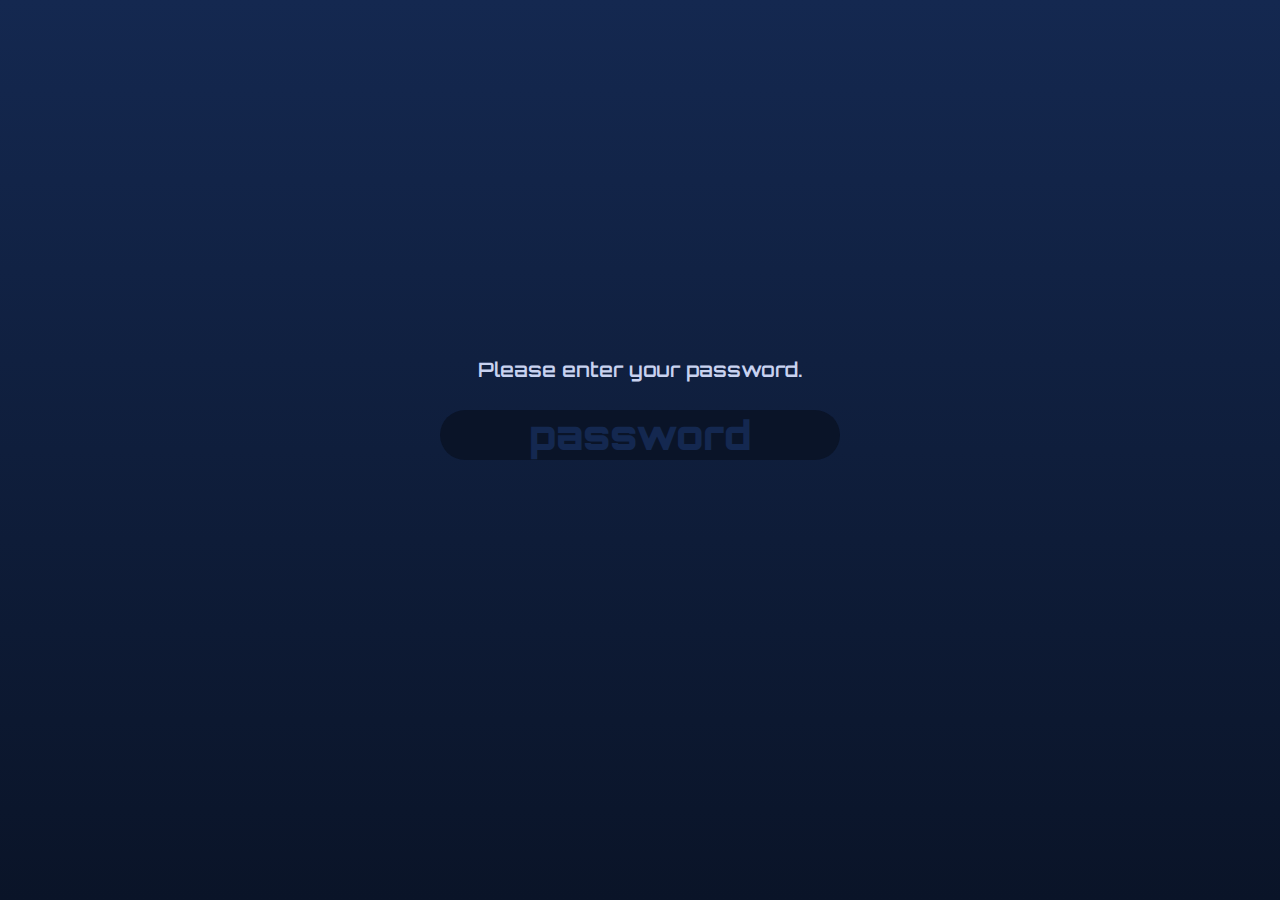
==== commit 3006b0a2: "[fix] Basic認証を追加" ====
--- a/lp/index.html
+++ b/lp/index.html
@@ -1,635 +1,52 @@
 <!DOCTYPE html>
-<html lang="ja">
+<html lang="en">
   <head>
     <meta charset="utf-8">
-    <meta name="viewport" content="width=device-width, initial-scale=1">
-    <meta name="format-detection" content="telephone=no,address=no,email=no">
-    <meta name="description" content="※ここにディスクリプションを記述">
-    <meta name="keywords" content="顧客調査, NPS調査, 課題, 可視化, CX改善">
-    <!-- basic OGP -->
-    <meta property="og:title" content="EmotionTech">
-    <meta property="og:description" content="※ここにディスクリプションを記述">
-    <meta property="og:url" content="https://xxxxxx/">
-    <meta property="og:image" content="https://xxxxxx/assets/image/thumbnail.png">
-    <meta property="og:type" content="website">
-    <meta property="og:site_name" content="EmotionTech"><!-- /basic OGP -->
-    <link rel="canonical" href="https://xxxxxx/">
-    <!-- Place `favicon.ico` in the root directory. -->
-    <link rel="icon" href="./assets/image/favicon.ico">
-    <link rel="apple-touch-icon" href="./assets/image/apple-touch-icon.png">
-    <link rel="alternate" href="/pdf" type="application/pdf">
-    <link rel="alternate" href="/feed" type="application/rss+xml">
-    <link rel="stylesheet" href="./assets/css/reset.css">
-    <link rel="stylesheet" href="./assets/css/style.css">
-    <link rel="stylesheet" href="./assets/css/slick.css">
-    <link rel="stylesheet" href="./assets/css/slick-theme.css">
-    <title>EmotionTech</title>
+    <meta name="viewport" content="width=device-width,initial-scale=1">
+    <meta http-equiv="X-UA-Compatible" content="IE=edge">
+    <title>Password</title>
+    <link href="https://fonts.googleapis.com/css2?family=Orbitron:wght@600;900&display=swap" rel="stylesheet">
+    <link rel="stylesheet" href="style.css">
+    <link rel="icon" href="padlock.svg" type="image/svg+xml">
+    <script type="text/javascript" src="sha256.js"></script>
   </head>
-
-<body>
-  <div id="wrapper" class="wrapper">
-			<!-- ヘッダー -->
-			<header id="Header" class="Header">
-        <div class="content-box">
-          <div class="content">
-            <h1 class="Header__logo"><a href="#" ontouchstart="" aria-label="EmotionTech" class="Header__logoLink"><img src="./assets/image/logo/logo_emotion-tech.svg" alt="EmotionTechのロゴ" class="Header__logoImg"></a></h1>
-            <div class="Header__rightContent">
-              <a href="#Download" ontouchstart="" class="Header__buttonContact"><span class="Header__buttonContactText">お問い合わせ</span><br><span class="Header__buttonContactText">資料請求</span><img src="./assets/image/icon/icon_mail_white_24dp.svg" alt="「メール」のアイコン" class="Header__buttonContactIcon"></a>
-              <nav id="GNav" class="GNav">
-                <button type="button" class="GNav__buttonHamburger is-close" id="js_GNav__buttonHamburger">
-                  <div class="GNav__buttonHamburgerIcon"><span class="GNav__buttonHamburgerIconLine"></span><span class="GNav__buttonHamburgerIconLine"></span><span class="GNav__buttonHamburgerIconLine"></span></div>
-                </button>
-                <div id="js_GNav__content" class="GNav__content">
-                  <div class="content-box">
-                    <div class="GNav__menu">
-                      <div class="GNav__menuMain">
-                        <ul class="GNav__menuMainList">
-                          <li class="GNav__menuMainListItem"><a href="#Value" ontouchstart="" class="GNav__menuMainLink -violetText">VALUE</a></li>
-                          <li class="GNav__menuMainListItem"><a href="#Case" ontouchstart="" class="GNav__menuMainLink -violetText">CASE</a></li>
-                          <li class="GNav__menuMainListItem"><a href="#Problem" ontouchstart="" class="GNav__menuMainLink -violetText">PROBLEMS</a></li>
-                          <li class="GNav__menuMainListItem"><a href="#Point" ontouchstart="" class="GNav__menuMainLink -violetText">POINTS</a></li>
-                          <li class="GNav__menuMainListItem"><a href="#Flow" ontouchstart="" class="GNav__menuMainLink -violetText">FLOW</a></li>
-                          <li class="GNav__menuMainListItem"><a href="#Download" ontouchstart="" class="GNav__menuMainLink -violetText">DOWNLOAD</a></li>
-                        </ul>
-                      </div>
-                    </div>
-                  </div>
-                </div>
-              </nav>
-            </div>
-          </div>
-        </div>
-      </header><!-- /ヘッダー -->
-
-      <!-- メインコンテンツ -->
-      <main id="Main" class="Main">
-        <!-- メインビジュアル -->
-        <section id="MainVisual" class="MainVisual section bg-section -gray">
-          <div class="content-box">
-            <div class="content">
-              <div class="MainVisual__leftContent">
-                <p class="MainVisual__copy"><span class="MainVisual__copyText">NPS調査の運用を<br><span class="MainVisual__copyTextEmphasis -violetText">ワンストップ</span>で</span></p>
-                <div class="MainVisual__copySub">
-                  <p class="MainVisual__copySubText"><span class="MainVisual__copySubTextContent">その調査、サービスの改善に繋がっていますか？</span></p>
-                  <p class="MainVisual__copySubText"><span class="MainVisual__copySubTextContent">EmotionTech CXはNPS®︎などの顧客調査から顧客体験における</span></p>
-                  <p class="MainVisual__copySubText"><span class="MainVisual__copySubTextContent">課題を可視化し、CX改善に繋げる支援をします</span></p>
-                </div>
-                <a href="#Download" ontouchstart="" class="MainVisual__buttonCTA"><span class="MainVisual__buttonCTAText">まずはサービス資料を<br><span class="MainVisual__buttonCTATextEmphasis">ダウンロードする</span></span></a>
-              </div>
-              <div class="MainVisual__rightContent">
-                <picture class="MainVisual__picture">
-                  <source srcset="./assets/image/photo/photo_mainvisual_pc.png" media="(min-width: 1101px)"/>
-                  <source srcset="./assets/image/photo/photo_mainvisual_pc.png" media="(min-width: 767px)"/>
-                  <img src="./assets/image/photo/photo_mainvisual_sp.png" alt="メインビジュアル" class="MainVisual__pictureImg">
-                <picture>
-              </div>
-            </div>
-          </div>
-        </section><!-- /メインビジュアル -->
-
-        <!-- 支援実績 -->
-        <section id="Support" class="Support section bg-section -lightGray">
-          <div class="content-box">
-            <div class="content">
-              <h2 class="Support__title"><span class="Support__titleText">大手企業を中心に</span><span class="Support__titleNumber"><img src="./assets/image/type/type_500-companies.svg" alt="500" class="Support__titleNumberImg"></span><span class="Support__titleText">社以上の支援実績</span></h2>
-              <div class="Support__company">
-                <ul class="Support__companyList">
-                  <li class="Support__companyListItem"><p aria-label="三井住友海上" class="Support__companyLogo"><img src="./assets/image/logo/company/logo_ms-ins.png" alt="三井住友海上のロゴ" class="Support__companyLogoImg"></p></li>
-                  <li class="Support__companyListItem"><p aria-label="三井ダイレクト損保" class="Support__companyLogo"><img src="./assets/image/logo/company/logo_mitsui-direct.png" alt="三井ダイレクト損保のロゴ" class="Support__companyLogoImg"></p></li>
-                  <li class="Support__companyListItem"><p aria-label="住友生命保険" class="Support__companyLogo"><img src="./assets/image/logo/company/logo_sumitomolife.png" alt="住友生命保険のロゴ" class="Support__companyLogoImg"></p></li>
-                  <li class="Support__companyListItem"><p aria-label="株式会社リクルート" class="Support__companyLogo"><img src="./assets/image/logo/company/logo_recruit.png" alt="株式会社リクルートのロゴ" class="Support__companyLogoImg"></p></li>
-                  <li class="Support__companyListItem"><p aria-label="PERSOL" class="Support__companyLogo"><img src="./assets/image/logo/company/logo_persol-group.png" alt="PERSOLのロゴ" class="Support__companyLogoImg"></p></li>
-                  <li class="Support__companyListItem"><p aria-label="Adecco Group" class="Support__companyLogo"><img src="./assets/image/logo/company/logo_adeccogroup.png" alt="Adecco Groupのロゴ" class="Support__companyLogoImg"></p></li>
-                  <li class="Support__companyListItem"><p aria-label="株式会社東京ドーム" class="Support__companyLogo"><img src="./assets/image/logo/company/logo_tokyo-dome.png" alt="株式会社東京ドームのロゴ" class="Support__companyLogoImg"></p></li>
-                  <li class="Support__companyListItem"><p aria-label="トイザらス" class="Support__companyLogo"><img src="./assets/image/logo/company/logo_toysrus.png" alt="トイザらスのロゴ" class="Support__companyLogoImg"></p></li>
-                  <li class="Support__companyListItem"><p aria-label="NTTデータ" class="Support__companyLogo"><img src="./assets/image/logo/company/logo_nttdata.png" alt="NTTデータのロゴ" class="Support__companyLogoImg"></p></li>
-                  <li class="Support__companyListItem"><p aria-label="アイダ設計" class="Support__companyLogo"><img src="./assets/image/logo/company/logo_aidagroup.png" alt="アイダ設計のロゴ" class="Support__companyLogoImg"></p></li>
-                  <li class="Support__companyListItem"><p aria-label="株式会社トリドールホールディングス" class="Support__companyLogo"><img src="./assets/image/logo/company/logo_toridoll.png" alt="株式会社トリドールホールディングスのロゴ" class="Support__companyLogoImg"></p></li>
-                  <li class="Support__companyListItem"><p aria-label="物語コーポレーション" class="Support__companyLogo"><img src="./assets/image/logo/company/logo_monogatari.png" alt="物語コーポレーションのロゴ" class="Support__companyLogoImg"></p></li>
-                  <li class="Support__companyListItem"><p aria-label="かっぱ寿司" class="Support__companyLogo"><img src="./assets/image/logo/company/logo_kappasushi.png" alt="かっぱ寿司のロゴ" class="Support__companyLogoImg"></p></li>
-                  <li class="Support__companyListItem"><p aria-label="大戸屋" class="Support__companyLogo"><img src="./assets/image/logo/company/logo_ootoya.png" alt="大戸屋のロゴ" class="Support__companyLogoImg"></p></li>
-                  <li class="Support__companyListItem"><p aria-label="ROPE' PICNIC" class="Support__companyLogo"><img src="./assets/image/logo/company/logo_ropepicnic.png" alt="ROPE' PICNICのロゴ" class="Support__companyLogoImg"></p></li>
-                  <li class="Support__companyListItem"><p aria-label="Barneys New York" class="Support__companyLogo"><img src="./assets/image/logo/company/logo_barneys.png" alt="Barneys New Yorkのロゴ" class="Support__companyLogoImg"></p></li>
-                </ul>
-              </div>
-            </div>
-          </div>
-        </section><!-- /支援実績 -->
-
-        <!-- 提供価値 -->
-        <section id="Value" class="Value section bg-section -lightGray">
-          <div class="content-box">
-            <div class="content">
-              <div class="Value__info">
-                <div class="Value__title section-title">
-                  <h2 class="section-title-main -violetText">VALUE</h2>
-                  <p class="section-title-main-sub">EmotionTech CXの提供価値 -</p>
-                </div>
-              </div>
-              <div class="Value__service">
-                <ul class="Value__serviceList">
-                  <li class="Value__serviceListItem">
-                    <p class="Value__serviceIlst">
-                      <img src="./assets/image/ilst/list_value-visualization.png" alt="分析技術と課題の可視化のイメージ" class="Value__serviceIlstImg">
-                    </p>
-                    <p class="Value__serviceText">独自分析技術による<br class="hide-tb">課題の可視化</p>
-                  </li>
-                  <li class="Value__serviceListItem">
-                    <p class="Value__serviceIlst">
-                      <img src="./assets/image/ilst/list_value-support.png" alt="CX専門コンサルタントのイメージ" class="Value__serviceIlstImg">
-                    </p>
-                    <p class="Value__serviceText">CX専門コンサルタント<br class="hide-tb">による強力な支援</p>
-                  </li>
-                  <li class="Value__serviceListItem">
-                    <p class="Value__serviceIlst">
-                      <img src="./assets/image/ilst/list_value-tool.png" alt="最適なツールの提供のイメージ" class="Value__serviceIlstImg">
-                    </p>
-                    <p class="Value__serviceText">最適なツールの<br class="hide-tb">ご提供</p>
-                  </li>
-                </ul>
-              </div>
-            </div>
-          </div>
-        </section><!-- /提供価値 -->
-
-        <!-- 導入事例 -->
-        <section id="Case" class="Case section bg-section -lightGray">
-          <div class="content-box">
-            <div class="content">
-              <div class="Case__info">
-                <div class="Case__title section-title">
-                  <h2 class="section-title-main -violetText">CASE</h2>
-                  <p class="section-title-main-sub">NPSを導入して事業成長をした事例 -</p>
-                </div>
-              </div>
-              <div class="Case__company">
-                <ul class="Case__companyList">
-                  <li class="Case__companyListItem">
-                    <div class="Case__companyCard">
-                      <p class="Case__companyPhoto">
-                        <img src="./assets/image/photo/photo_case_ms-ins.jpg" alt="三井住友海上火災保険株式会社のスタッフ" class="Case__companyPhotoImg">
-                      </p>
-                      <div class="Case__companyInfo">
-                        <h3 class="Case__companyName">三井住友海上火災保険株式会社<br>（東芝保険サービス株式会社）</h3>
-                        <p class="Case__companyVoice">データドリブンな施策で、前年対比の客単価が1.3%向上、脱退率が5%改善。</p>
-                      </div>
-                    </div>
-                  </li>
-                  <li class="Case__companyListItem">
-                    <div class="Case__companyCard">
-                      <p class="Case__companyPhoto">
-                        <img src="./assets/image/photo/photo_case_toridoll.jpg" alt="トリドールホールディングスのスタッフ" class="Case__companyPhotoImg">
-                      </p>
-                      <div class="Case__companyInfo">
-                        <h3 class="Case__companyName">トリドールホールディングス</h3>
-                        <p class="Case__companyVoice">単なるサーベイツールではなく、NPSに特化しているシステム。だから使いやすいのだと理解しています。</p>
-                      </div>
-                    </div>
-                  </li>
-                  <li class="Case__companyListItem">
-                    <div class="Case__companyCard">
-                      <p class="Case__companyPhoto">
-                        <img src="./assets/image/photo/photo_case_adeccogroup.jpg" alt="アデコ株式会社のスタッフ" class="Case__companyPhotoImg">
-                      </p>
-                      <div class="Case__companyInfo">
-                        <h3 class="Case__companyName">アデコ株式会社</h3>
-                        <p class="Case__companyVoice">特に関心を持ったの「ジャーニーマップ分析」です。レポートのアウトプットが非常に見やすく、定点観測を行なう時にもわかりやすいと感じました。</p>
-                      </div>
-                    </div>
-                  </li>
-                </ul>
-              </div>
-              <p class="Case__buttonCTA"><a href="#Download" ontouchstart="" class="Case__buttonCTALink"><span class="Case__buttonCTALinkText">まずはサービス資料をダウンロードする</span></a></p>
-            </div>
-          </div>
-        </section><!-- /導入事例 -->
-
-        <!-- お悩み -->
-        <section id="Problem" class="Problem section">
-          <div class="Problem__example bg-section -violet">
-            <div class="content-box">
-              <div class="content">
-                <h2 class="Problem__title"><span class="Problem__titleText -violetText">こんなお悩みありませんか？</span></h2>
-                <div class="Problem__exampleVoice">
-                  <ul class="Problem__exampleVoiceList">
-                    <li class="Problem__exampleVoiceListItem">
-                      <div class="Problem__exampleVoiceCard">
-                        <p class="Problem__exampleVoicePicture">
-                          <img src="./assets/image/photo/photo_problem_example_01.png" alt="理解できていない人のイメージ" class="Problem__exampleVoicePictureImg">
-                        </p>
-                        <div class="Problem__exampleVoiceInfo">
-                          <h3 class="Problem__exampleVoiceTitle">NPSや顧客調査のことがよくわからない</h3>
-                          <p class="Problem__exampleVoiceText">NPSや顧客の声を経営や事業運営に活かしていきたいが、どう始めればよいかわからない。</p>
-                        </div>
-                      </div>
-                    </li>
-                    <li class="Problem__exampleVoiceListItem">
-                      <div class="Problem__exampleVoiceCard">
-                        <p class="Problem__exampleVoicePicture">
-                          <img src="./assets/image/photo/photo_problem_example_02.png" alt="困っている人のイメージ" class="Problem__exampleVoicePictureImg">
-                        </p>
-                        <div class="Problem__exampleVoiceInfo">
-                          <h3 class="Problem__exampleVoiceTitle">調査しても改善施策に繋がらない</h3>
-                          <p class="Problem__exampleVoiceText">お客様アンケートをやってもうまく分析ができず、改善に繋げられない。アンケートを取るだけになってしまっている。</p>
-                        </div>
-                      </div>
-                    </li>
-                    <li class="Problem__exampleVoiceListItem">
-                      <div class="Problem__exampleVoiceCard">
-                        <p class="Problem__exampleVoicePicture">
-                          <img src="./assets/image/photo/photo_problem_example_03.png" alt="悩んでいる人のイメージ" class="Problem__exampleVoicePictureImg">
-                        </p>
-                        <div class="Problem__exampleVoiceInfo">
-                          <h3 class="Problem__exampleVoiceTitle">社内をうまく巻き込めない</h3>
-                          <p class="Problem__exampleVoiceText">調査結果を社内に共有して、改善の取り組みに繋げようとしても経営層や他部署の理解を得られずに行き詰まっている。</p>
-                        </div>
-                      </div>
-                    </li>
-                  </ul>
-                </div>
-                <p class="Problem__solutionTitle"><span class="Problem__solutionTitleText">そのお悩み<span class="Problem__solutionTitleTextEmphasis">「EmotionTech CX」</span>が解決します！</span></p>
-              </div>
-            </div>
-          </div>
-          <div class="Problem__solution bg-section -lightGray">
-            <div class="content-box">
-              <div class="content">
-                <div class="Problem__solutionLeftContent">
-                  <p class="Problem__solutionText"><span class="Problem__solutionLogoAndText"><span aria-label="EmotionTech" class="Problem__solutionLogo"><img src="./assets/image/logo/logo_emotion-tech.svg" alt="EmotionTechのロゴ" class="Problem__solutionLogoImg"></span><span class="Problem__solutionTextContetn">は</span></span><br class="hide-tb"><span class="Problem__solutionTextContetn">ただの調査会社ではありません。</span><br class="hide-tb"><span class="Problem__solutionTextContetn">課題特定や戦略を策定する</span><br class="hide-tb"><span class="Problem__solutionTextContetn">パートナーです。</span></p>
-                </div>
-                <div class="Problem__solutionRightContent">
-                  <p class="Problem__solutionPicture">
-                    <img src="./assets/image/photo/photo_problem_solution.png" alt="EmotionTechの戦略策定のイメージ図" class="Problem__solutionPictureImg">
-                  </p>
-                </div>
-              </div>
-            </div>
-          </div>
-        </section><!-- /お悩み -->
-
-        <!-- 選ばれる3つのポイント -->
-        <section id="Point" class="Point section bg-section -lightGray">
-          <div class="content-box">
-            <div class="content">
-              <div class="Point__info">
-                <div class="Point__title section-title">
-                  <h2 class="section-title-main -violetText">POINTS</h2>
-                  <p class="section-title-main-sub">選ばれる3つのポイント -</p>
-                </div>
-              </div>
-              <div class="Point__feature">
-                <ol class="Point__featureList slider">
-                  <li id ="Point01" class="Point__featureListItem -point01">
-                    <div class="Point__featureCard">
-                      <h3 class="Point__featureTitle">独自の分析技術で顧客体験における課題を可視化</h3>
-                      <div class="Point__featureInfo">
-                        <ul class="Point__featureInfoList">
-                          <li class="Point__featureInfoListItem">
-                            <p class="Point__featureInfoPicture">
-                              <img src="./assets/image/ilst/list_point-01_01.png" alt="分析技術のイメージ図・その1" class="Point__featureInfoPictureImg">
-                            </p>
-                            <p class="Point__featureInfoText">ロイヤルティ（NPS）が<br class="hide-tb">収益に与える影響を検証</p>
-                          </li>
-                          <li class="Point__featureInfoListItem">
-                            <p class="Point__featureInfoPicture">
-                              <img src="./assets/image/ilst/list_point-01_02.png" alt="分析技術のイメージ図・その2" class="Point__featureInfoPictureImg">
-                            </p>
-                            <p class="Point__featureInfoText">CX改善をサポートしてきた実績・ノウハウを基に、CX改善の目的に最適化された調査票を作成・ご提案</p>
-                          </li>
-                          <li class="Point__featureInfoListItem">
-                            <p class="Point__featureInfoPicture">
-                              <img src="./assets/image/ilst/list_point-01_03.png" alt="分析技術のイメージ図・その3" class="Point__featureInfoPictureImg">
-                            </p>
-                            <p class="Point__featureInfoText">重要CXを紐解き、<br class="hide-tb">改善ポイントを把握</p>
-                          </li>
-                          <li class="Point__featureInfoListItem">
-                            <p class="Point__featureInfoPicture">
-                              <img src="./assets/image/ilst/list_point-01_04.png" alt="分析技術のイメージ図・その4" class="Point__featureInfoPictureImg">
-                            </p>
-                            <p class="Point__featureInfoText">効果検証を見据えた<br class="hide-tb">モニタリング指標の設定</p>
-                          </li>
-                        </ul>
-                      </div>
-                    </div>
-                  </li>
-                  <li id ="Point02" class="Point__featureListItem -point02">
-                    <div class="Point__featureCard">
-                      <h3 class="Point__featureTitle">すぐアクションに活用でき、継続的にPDCAを回すことができる</h3>
-                      <div class="Point__featureInfo">
-                        <ul class="Point__featureInfoList">
-                          <li class="Point__featureInfoListItem">
-                            <p class="Point__featureInfoPicture">
-                              <img src="./assets/image/ilst/list_point-02_01.png" alt="提供サービスのイメージ図・その1" class="Point__featureInfoPictureImg">
-                            </p>
-                            <p class="Point__featureInfoText">データを共有し、<br class="hide-tb">必要な人に必要なデータを</p>
-                          </li>
-                          <li class="Point__featureInfoListItem">
-                            <p class="Point__featureInfoPicture">
-                              <img src="./assets/image/ilst/list_point-02_02.png" alt="提供サービスのイメージ図・その2" class="Point__featureInfoPictureImg">
-                            </p>
-                            <p class="Point__featureInfoText">データを最大限活用するために、<br class="hide-tb">組織体制に合わせたデータ活用方法をサポート</p>
-                          </li>
-                          <li class="Point__featureInfoListItem">
-                            <p class="Point__featureInfoPicture">
-                              <img src="./assets/image/ilst/list_point-02_03.png" alt="提供サービスのイメージ図・その3" class="Point__featureInfoPictureImg">
-                            </p>
-                            <p class="Point__featureInfoText">KARTEやMAで<br class="hide-tb">シームレスにCXを改善</p>
-                          </li>
-                        </ul>
-                      </div>
-                    </div>
-                  </li>
-                  <li id ="Point03" class="Point__featureListItem -point03">
-                    <div class="Point__featureCard">
-                      <h3 class="Point__featureTitle">戦略策定からリサーチの設計、PDCAの実践まで、実績豊富なCX専門の<br class="hide-sp hide-tb">コンサルタントが伴走支援</h3>
-                      <div class="Point__featureInfo">
-                        <ul class="Point__featureInfoList">
-                          <li class="Point__featureInfoListItem">
-                            <p class="Point__featureInfoPicture">
-                              <img src="./assets/image/photo/photo_point-03_01.png" alt="佐野真啓のポートレート" class="Point__featureInfoPictureImg">
-                            </p>
-                            <div class="Point__featureStaff">
-                              <div class="Point__featureStaffInfo">
-                                <p class="Point__featureStaffName">佐野 真啓</p>
-                                <p class="Point__featureStaffPost">エグゼクティブXMディレクター</p>
-                              </div>
-                              <dl class="Point__featureStaffAchievement">
-                                <div class="Point__featureStaffAchievementContent">
-                                  <dt class="Point__featureStaffAchievementTitle">主な担当実績</dt>
-                                  <dd class="Point__featureStaffAchievementData">
-                                    <ul class="Point__featureStaffAchievementDataList">
-                                      <li class="Point__featureStaffAchievementDataListItem">多店舗型サービス</li>
-                                      <li class="Point__featureStaffAchievementDataListItem">総合電機</li>
-                                      <li class="Point__featureStaffAchievementDataListItem">家電メーカー</li>
-                                      <li class="Point__featureStaffAchievementDataListItem">大手インフラ企業（電力、通信、鉄道）</li>
-                                      <li class="Point__featureStaffAchievementDataListItem">飲食サービス業</li>
-                                      <li class="Point__featureStaffAchievementDataListItem">人材派遣会社</li>
-                                      <li class="Point__featureStaffAchievementDataListItem">コールセンター</li>
-                                    </ul>
-                                  </dd>
-                                </div>
-                              </dl>
-                            </div>
-                          </li>
-                          <li class="Point__featureInfoListItem">
-                            <p class="Point__featureInfoPicture">
-                              <img src="./assets/image/photo/photo_point-03_02.png" alt="石垣大輔のポートレート" class="Point__featureInfoPictureImg">
-                            </p>
-                            <div class="Point__featureStaff">
-                              <div class="Point__featureStaffInfo">
-                                <p class="Point__featureStaffName">石垣 大輔</p>
-                                <p class="Point__featureStaffPost">シニアXMディレクター</p>
-                              </div>
-                              <dl class="Point__featureStaffAchievement">
-                                <div class="Point__featureStaffAchievementContent">
-                                  <dt class="Point__featureStaffAchievementTitle">主な担当実績</dt>
-                                  <dd class="Point__featureStaffAchievementData">
-                                    <ul class="Point__featureStaffAchievementDataList">
-                                      <li class="Point__featureStaffAchievementDataListItem">国産自動車メーカー</li>
-                                      <li class="Point__featureStaffAchievementDataListItem">総合電機</li>
-                                      <li class="Point__featureStaffAchievementDataListItem">家電メーカー</li>
-                                      <li class="Point__featureStaffAchievementDataListItem">総合デベロッパー・外資系製薬会社</li>
-                                    </ul>
-                                  </dd>
-                                </div>
-                              </dl>
-                            </div>
-                          </li>
-                        </ul>
-                      </div>
-                      <p class="Point__featureAndMore">and more...</p>
-                    </div>
-                  </li>
-                </ol>
-              </div>
-            </div>
-          </div>
-        </section><!-- /選ばれる3つのポイント -->
-
-        <!-- 導入〜運用の流れ -->
-        <section id="Flow" class="Flow section bg-section -stripeViolet">
-          <div class="content-box">
-            <div class="content">
-              <div class="Flow__info">
-                <div class="Flow__title section-title">
-                  <h2 class="section-title-main -violetText">FLOW</h2>
-                  <p class="section-title-main-sub">導入〜運用の流れ -</p>
-                </div>
-              </div>
-              <div class="Flow__step">
-                <ol class="Flow__stepList">
-                  <li class="Flow__stepListItem">
-                    <div class="Flow__stepCard">
-                      <div class="Flow__stepLeftContent">
-                        <p class="Flow__stepNumber"><span class="Flow__stepNumberText -unit">STEP</span><span class="Flow__stepNumberText -number">01</span></p>
-                      </div>
-                      <div class="Flow__stepRightContent">
-                        <h3 class="Flow__stepTitle">ヒアリング</h3>
-                        <p class="Flow__stepText">まずは、貴社のご要望や課題、現状の取組などについてお伺いします。その上で弊社のサービスについて概要をお伝えし、ご活用イメージなどについてディスカッションさせていただきます。</p>
-                      </div>
-                    </div>
-                  </li>
-                  <li class="Flow__stepListItem">
-                    <div class="Flow__stepCard">
-                      <div class="Flow__stepLeftContent">
-                        <p class="Flow__stepNumber"><span class="Flow__stepNumberText -unit">STEP</span><span class="Flow__stepNumberText -number">02</span></p>
-                      </div>
-                      <div class="Flow__stepRightContent">
-                        <h3 class="Flow__stepTitle">プランのご提案</h3>
-                        <p class="Flow__stepText">ヒアリングやディスカッション内容をもとに、貴社に向けた具体的なプランのご提案を行い、あわせてお見積もりをご提示します。</p>
-                      </div>
-                    </div>
-                  </li>
-                  <li class="Flow__stepListItem">
-                    <div class="Flow__stepCard">
-                      <div class="Flow__stepLeftContent">
-                        <p class="Flow__stepNumber"><span class="Flow__stepNumberText -unit">STEP</span><span class="Flow__stepNumberText -number">03</span></p>
-                      </div>
-                      <div class="Flow__stepRightContent">
-                        <h3 class="Flow__stepTitle">ご契約</h3>
-                        <p class="Flow__stepText">プランおよび利用規約について合意いただいた上でご契約を締結します</p>
-                      </div>
-                    </div>
-                  </li>
-                  <li class="Flow__stepListItem">
-                    <div class="Flow__stepCard">
-                      <div class="Flow__stepLeftContent">
-                        <p class="Flow__stepNumber"><span class="Flow__stepNumberText -unit">STEP</span><span class="Flow__stepNumberText -number">04</span></p>
-                      </div>
-                      <div class="Flow__stepRightContent">
-                        <h3 class="Flow__stepTitle">プロジェクト計画・調査企画</h3>
-                        <p class="Flow__stepText">キックオフを実施し、目的や課題について改めてすり合わせを行います。今後の詳細なスケジューリングや初回の調査企画なども合わせて進行していきます。</p>
-                      </div>
-                    </div>
-                  </li>
-                  <li class="Flow__stepListItem">
-                    <div class="Flow__stepCard">
-                      <div class="Flow__stepLeftContent">
-                        <p class="Flow__stepNumber"><span class="Flow__stepNumberText -unit">STEP</span><span class="Flow__stepNumberText -number">05</span></p>
-                      </div>
-                      <div class="Flow__stepRightContent">
-                        <h3 class="Flow__stepTitle">調査実施・分析</h3>
-                        <p class="Flow__stepText">顧客に向けて調査を実施し、集まった回答の集計・分析を行います。</p>
-                      </div>
-                    </div>
-                  </li>
-                  <li class="Flow__stepListItem">
-                    <div class="Flow__stepCard">
-                      <div class="Flow__stepLeftContent">
-                        <p class="Flow__stepNumber"><span class="Flow__stepNumberText -unit">STEP</span><span class="Flow__stepNumberText -number">06</span></p>
-                      </div>
-                      <div class="Flow__stepRightContent">
-                        <h3 class="Flow__stepTitle">分析結果報告・改善施策への落とし込み</h3>
-                        <p class="Flow__stepText">分析結果をご報告します。また分析結果の社内理解浸透や、改善施策の落とし込みについてもサポートします。</p>
-                      </div>
-                    </div>
-                  </li>
-                </ol>
-              </div>
-            </div>
-          </div>
-        </section><!-- /導入〜運用の流れ -->
-
-        <!-- 資料ダウンロード -->
-        <section id="Download" class="Download section bg-section -lightGray">
-          <div class="content-box">
-            <div class="content">
-              <div class="Download__info">
-                <h2 class="Download__title">まずはサービス資料をダウンロード<span class="Download__titleTag">無料</span></h2>
-                <p class="Download__text">下記フォームへ必要事項をご記入の上、ご送信ください。</p>
-              </div>
-              <div class="Download__formAndDocument">
-                <div class="Download__form">
-                  <form action="" class="form form-mail -download">
-                    <div class="form-section -input">
-                      <dl class="form-list -layer1">
-                        <div class="form-list-item -req -yourCompany">
-                          <dt class="form-list-item-title">
-                            <label class="form-list-item-title-label" for="form-your-company">会社名</label>
-                          </dt>
-                          <dd class="form-list-item-data">
-                            <input type="text" placeholder="株式会社エモーションテック" id="form-your-company" class="form-list-item-data-content -text">
-                          </dd>
-                        </div>
-                        <div class="form-list-item-set">
-                          <div class="form-list-item -req -yourNameSei">
-                            <dt class="form-list-item-title">
-                              <label class="form-list-item-title-label" for="form-your-name-sei">姓</label>
-                            </dt>
-                            <dd class="form-list-item-data">
-                              <input type="text" placeholder="田中" id="form-your-name-sei" class="form-list-item-data-content -text">
-                            </dd>
-                          </div>
-                          <div class="form-list-item -req -yourNameMei">
-                            <dt class="form-list-item-title">
-                              <label class="form-list-item-title-label" for="form-your-name-mei">名</label>
-                            </dt>
-                            <dd class="form-list-item-data">
-                              <input type="text" placeholder="太郎" id="form-your-name-mei" class="form-list-item-data-content -text">
-                            </dd>
-                          </div>
-                        </div>
-                        <div class="form-list-item -req -yourEmail">
-                          <dt class="form-list-item-title">
-                            <label class="form-list-item-title-label" for="form-your-email">メールアドレス</label>
-                          </dt>
-                          <dd class="form-list-item-data">
-                            <input type="email" placeholder="info@emotion-tech.co.jp" id="form-your-email" class="form-list-item-data-content -text">
-                          </dd>
-                        </div>
-                        <div class="form-list-item -req -yourTel">
-                          <dt class="form-list-item-title">
-                            <label class="form-list-item-title-label" for="form-your-tel">電話番号</label>
-                          </dt>
-                          <dd class="form-list-item-data">
-                            <input type="tel" placeholder="0123-456-7890" id="form-your-tel" class="form-list-item-data-content -text">
-                          </dd>
-                        </div>
-                        <div class="form-list-item -any -yourDepartment">
-                          <dt class="form-list-item-title">
-                            <label class="form-list-item-title-label" for="form-your-department">部署・部門</label>
-                          </dt>
-                          <dd class="form-list-item-data">
-                            <input type="text" placeholder="広報部" id="form-your-department" class="form-list-item-data-content -text">
-                          </dd>
-                        </div>
-                        <div class="form-list-item -any -yourPost">
-                          <dt class="form-list-item-title">
-                            <label class="form-list-item-title-label" for="form-your-post">役職</label>
-                          </dt>
-                          <dd class="form-list-item-data">
-                            <input type="text" placeholder="主任" id="form-your-post" class="form-list-item-data-content -text">
-                          </dd>
-                        </div>
-                      </dl>
-                    </div>
-                    <div class="form-section -privacyPolicy">
-                      <div class="form-privacy-policy">
-                        <p class=""><a class="text-link -noMarginLeft" href="#" target="_blank" ontouchstart="">プライバシーポリシー</a>に同意する</p>
-                      </div>
-                    </div>
-                    <div class="form-section -submit">
-                      <div class="form-btn -formContact">
-                        <button class="button-send"><span class="button-text">資料をダウンロードする</span></button>
-                      </div>
-                    </div>
-                  </form>
-                </div>
-                <div class="Download__document">
-                  <picture class="Download__documentPicture">
-                    <source srcset="./assets/image/photo/photo_download-document.png" media="(min-width: 1101px)"/>
-                    <source srcset="./assets/image/photo/photo_download-document.png" media="(min-width: 767px)"/>
-                    <img src="./assets/image/photo/photo_download-document.png" alt="ご紹介資料のイメージ図" class="Download__documentImg">
-                  <picture>
-                </div>
-              </div>
-            </div>
-          </div>
-        </section><!-- /資料ダウンロード -->
-      </main><!-- /メインコンテンツ -->
-
-      <!-- フッター -->
-      <footer id="Footer" class="Footer section bg-section -lightGray">
-        <div class="content-box">
-          <div class="content">
-            <div class="Footer__logoAndSitemap">
-              <p class="Footer__logo"><a href="#" ontouchstart="" aria-label="EmotionTech" class="Footer__logoLink"><img src="./assets/image/logo/logo_emotion-tech.svg" alt="EmotionTechのロゴ" class="Footer__logoImg"></a></p>
-              <div class="Footer__sitemap">
-                <ul class="Footer__sitemapList">
-                  <li class="Footer__sitemapListItem">
-                    <a href="#Value" ontouchstart="" class="Footer__sitemapLink">VALUE</a>
-                  </li>
-                  <li class="Footer__sitemapListItem">
-                    <a href="#Case" ontouchstart="" class="Footer__sitemapLink">CASE</a>
-                  </li>
-                  <li class="Footer__sitemapListItem">
-                    <a href="#Problem" ontouchstart="" class="Footer__sitemapLink">PROBLEMS</a>
-                  </li>
-                  <li class="Footer__sitemapListItem">
-                    <a href="#Point" ontouchstart="" class="Footer__sitemapLink">POINTS</a>
-                  </li>
-                  <li class="Footer__sitemapListItem">
-                    <a href="#Flow" ontouchstart="" class="Footer__sitemapLink">FLOW</a>
-                  </li>
-                  <li class="Footer__sitemapListItem">
-                    <a href="#Download" ontouchstart="" class="Footer__sitemapLink">DOWNLOAD</a>
-                  </li>
-                </ul>
-              </div>
-            </div>
-            <p class="Footer__buttonUp"><a href="#" ontouchstart="" class="Footer__buttonUpLink"></a></p>
-            <div class="Footer__copyright">
-              <p id="js_Footer__copyrightText" class="Footer__copyrightText"></p>
-            </div>
-          </div>
-        </div>
-      </footer><!-- /フッター -->
-  </div>
-
-  <script src="./assets/js/jquery.min.js"></script>
-  <script src="./assets/js/slick.min.js"></script>
-  <script src="./assets/js/script.js"></script>
-
-</body>
-
-</html>
+  <body>
+    <form id="form">
+      <p id="message">Please enter your password.</p>
+      <input type="password" placeholder="password" id="password">
+    </form>
+    <script>
+      function hash(text) {
+        const sha = new jsSHA('SHA-256', 'TEXT');
+        sha.update(text);
+        return sha.getHash('HEX');
+      }
+      function auth(password) {
+        const url = hash(password);
+        const xhr = new XMLHttpRequest();
+        xhr.open('GET', url);
+        xhr.send();
+        xhr.onload = function () {
+          if (xhr.readyState === 4 && xhr.status === 200) {
+            window.location = url;
+          } else {
+            const message = document.getElementById('message');
+            const input = document.getElementById('password');
+            message.innerHTML = 'Wrong password! Try again.';
+            input.value = '';
+          }
+        };
+        xhr.onerror = function () {
+          const message = document.getElementById('message');
+          message.innerHTML = 'Sorry, ERROR !';
+        };
+      }
+      const form = document.getElementById('form');
+      form.addEventListener('submit', function (event) {
+        const password = document.getElementById('password').value;
+        auth(password);
+        event.preventDefault();
+      });
+    </script>
+  </body>
+</html>--- a/lp/style.css
+++ b/lp/style.css
@@ -0,0 +1,64 @@
+@charset "utf-8";
+/*————————————————————————————————*/
+/* Reset */
+/*————————————————————————————————*/
+* {
+  all: unset;
+  unicode-bidi: normal;
+  direction: ltr;
+}
+
+/*————————————————————————————————*/
+/* Display */
+/*————————————————————————————————*/
+head, link, meta, style, title, script {
+  display: none;
+}
+html, body, p, form {
+  display: block;
+}
+input {
+  display: inline-block;
+}
+
+/*————————————————————————————————*/
+/* Style */
+/*————————————————————————————————*/
+html {
+  height: 100%;
+  background-color: rgb(15, 30, 60);
+  background-image: linear-gradient(to top, rgb(10, 20, 40) 0%, rgb(20, 40, 80) 100%);
+}
+input {
+  font-family: "Orbitron", sans-serif;
+  font-weight: 900;
+  margin: 20px 0;
+  width: 100%;
+  height: 50px;
+  border-radius: 25px;
+  color: rgb(200, 210, 240);
+  -webkit-text-fill-color: rgb(200, 210, 240);
+  background-color: rgb(10, 20, 40);
+  font-size: 40px;
+}
+input::placeholder {
+  font-family: "Orbitron", sans-serif;
+  color: rgb(20, 40, 80);
+  -webkit-text-fill-color: rgb(20, 40, 80);
+}
+form {
+  text-align: center;
+  margin: calc(50vh - 100px) auto 0;
+  max-width: 400px;
+  width: 90vw;
+}
+p {
+  word-wrap: break-word;
+  overflow-wrap: break-word;
+  font-family: "Orbitron", sans-serif;
+  font-weight: 600;
+  font-size: 20px;
+  line-height: 40px;
+  color: rgb(200, 210, 240);
+  -webkit-text-fill-color: rgb(200, 210, 240);
+}
